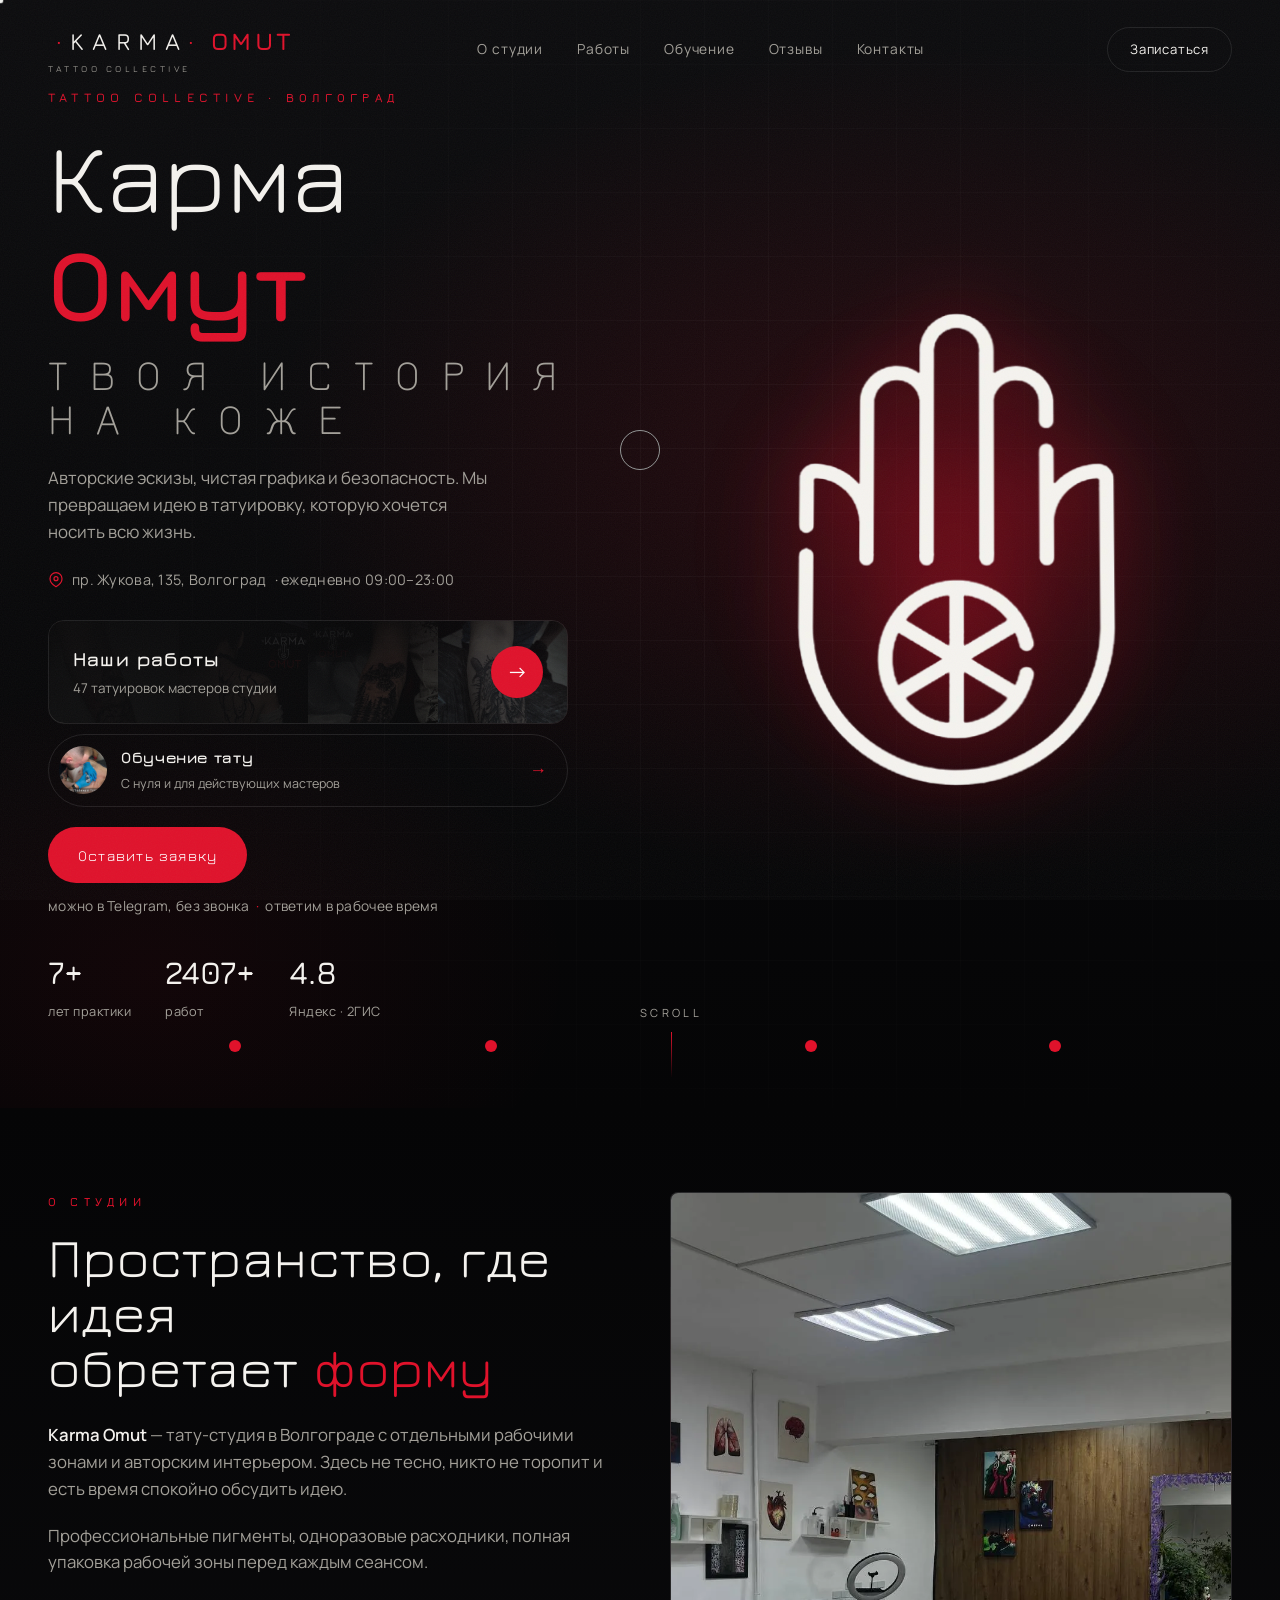
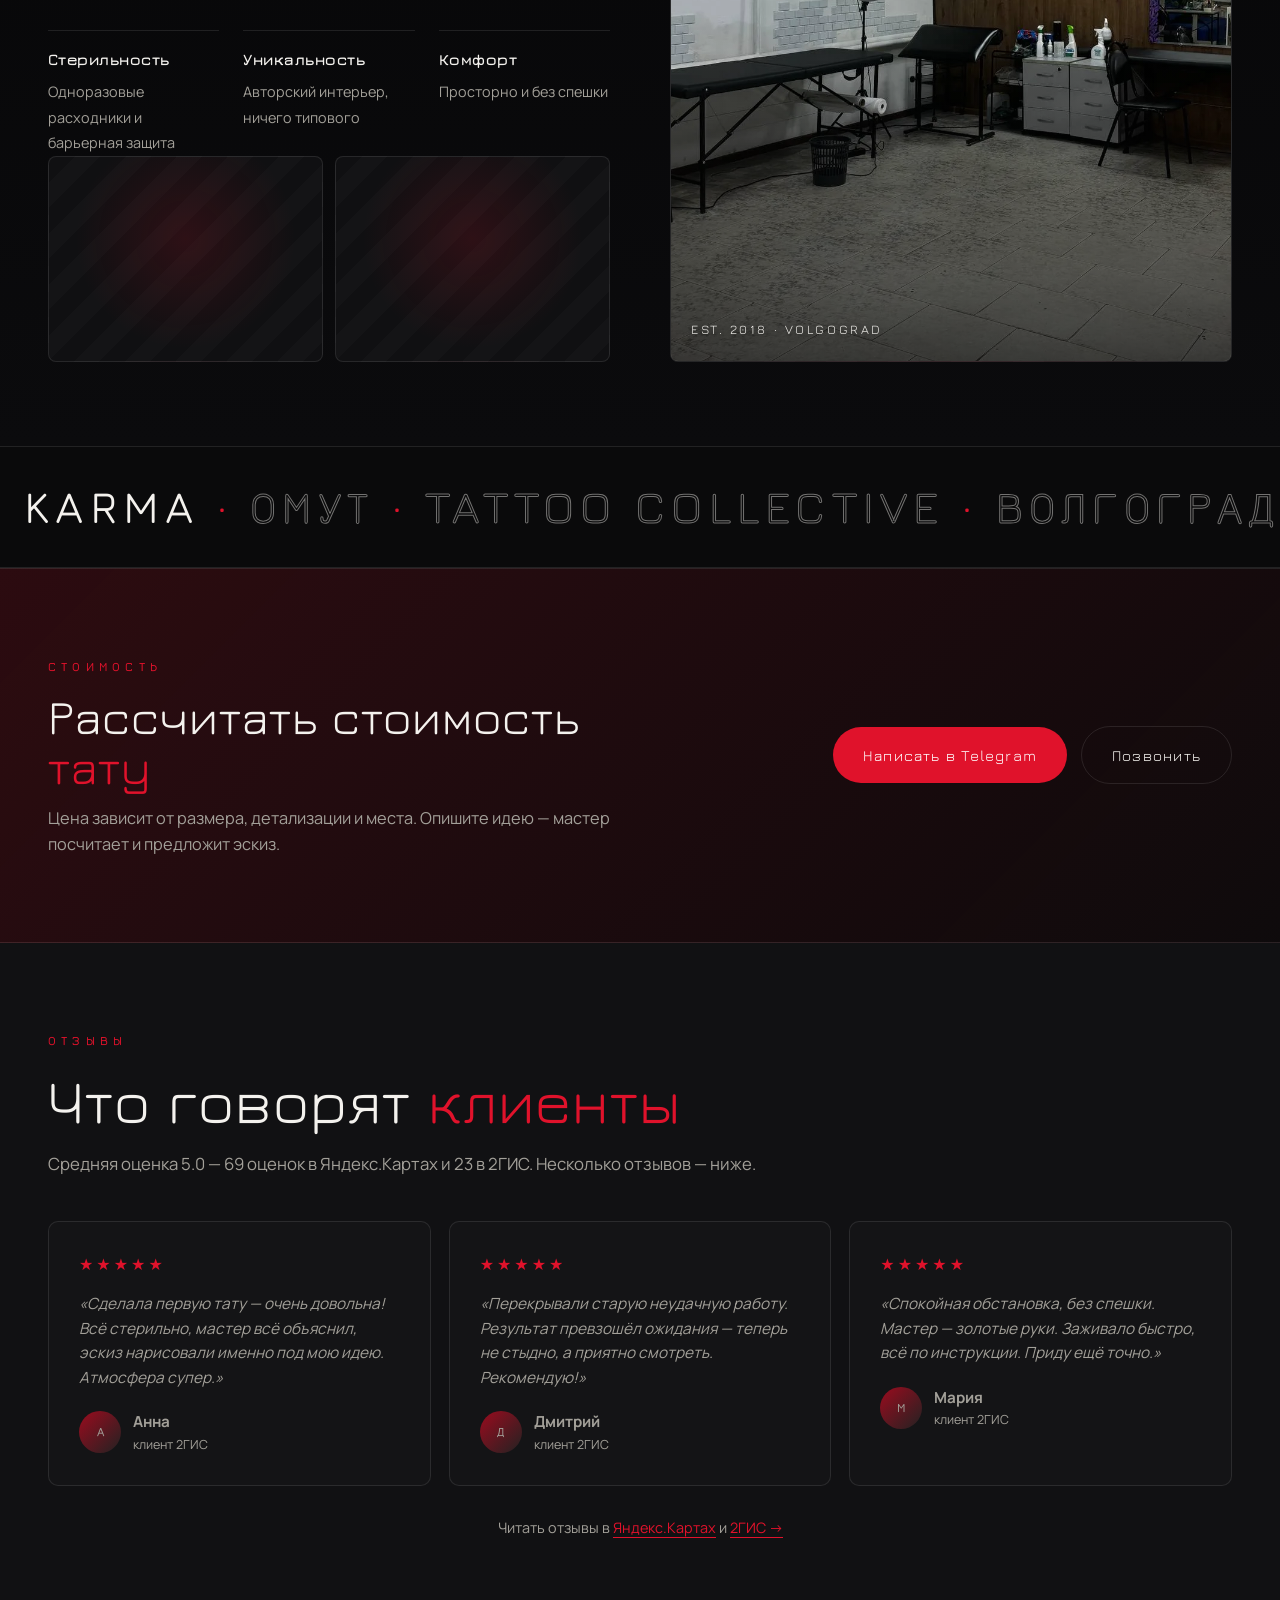
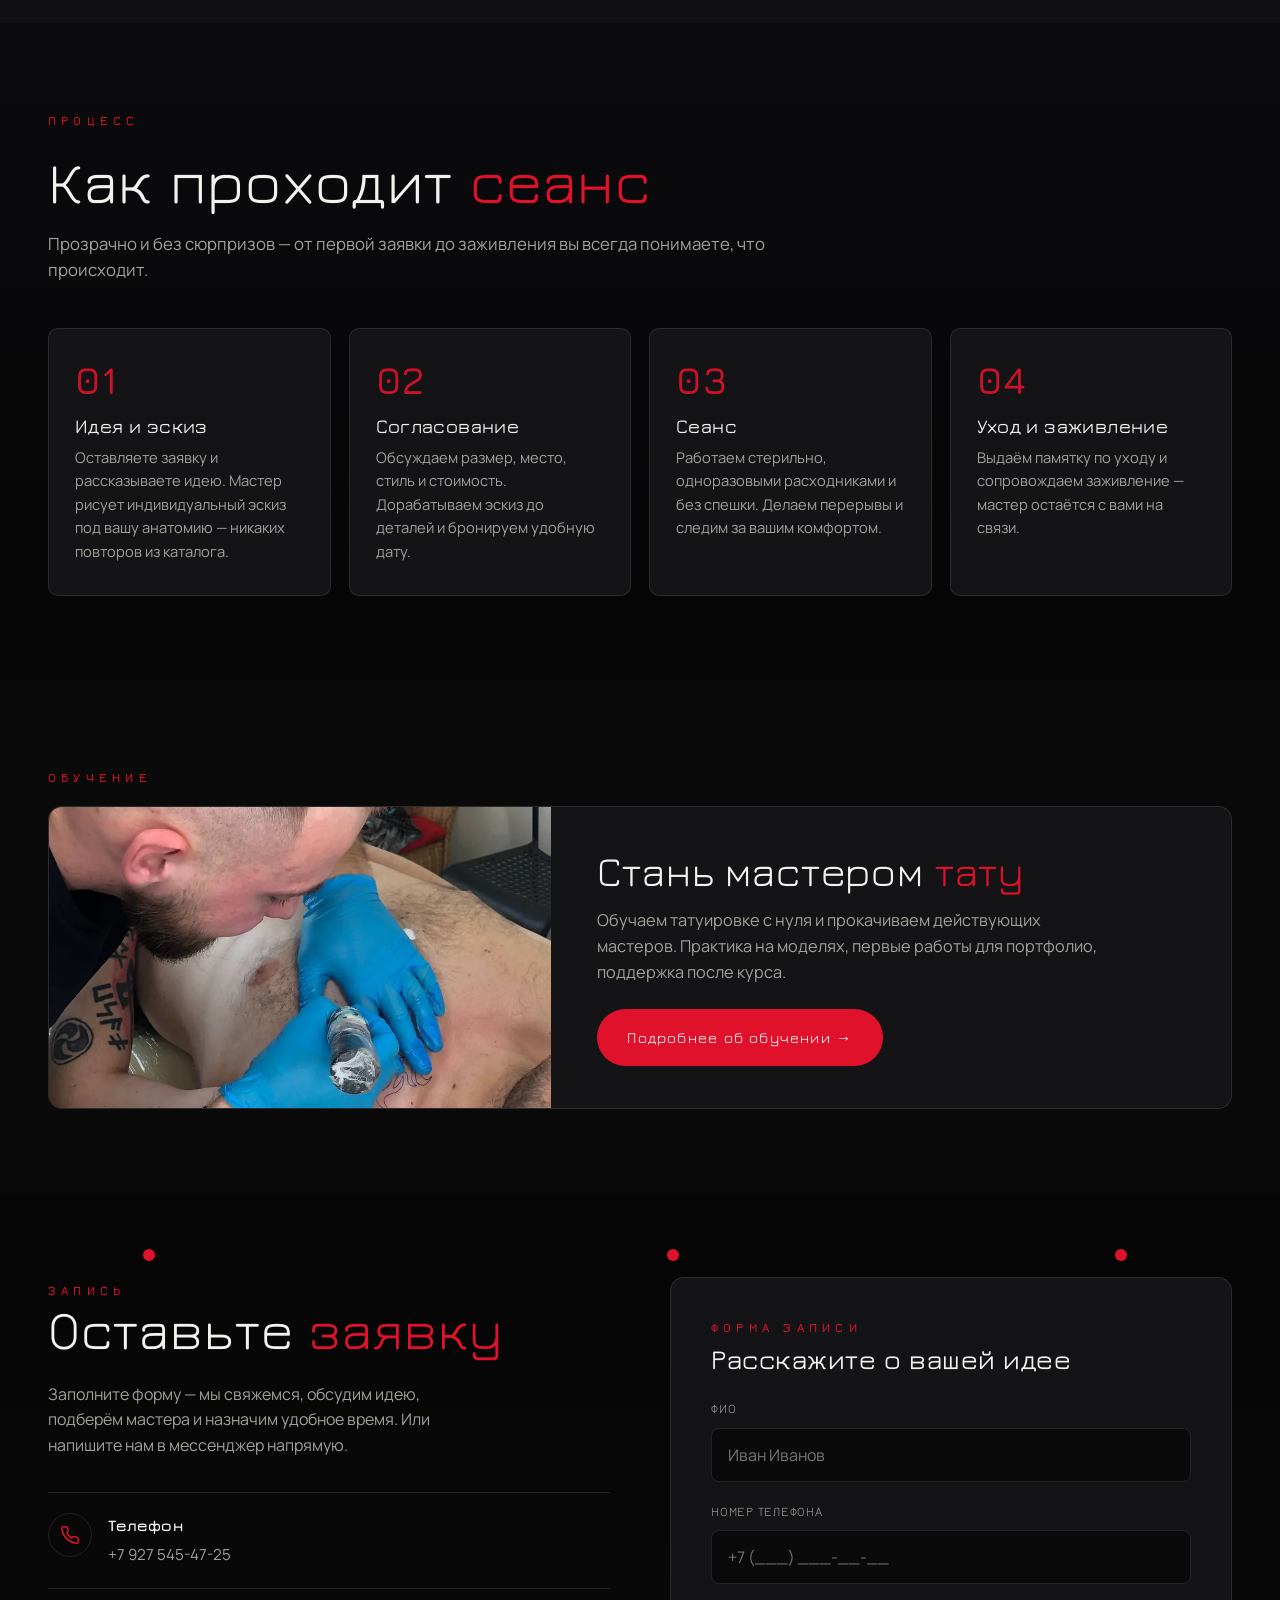
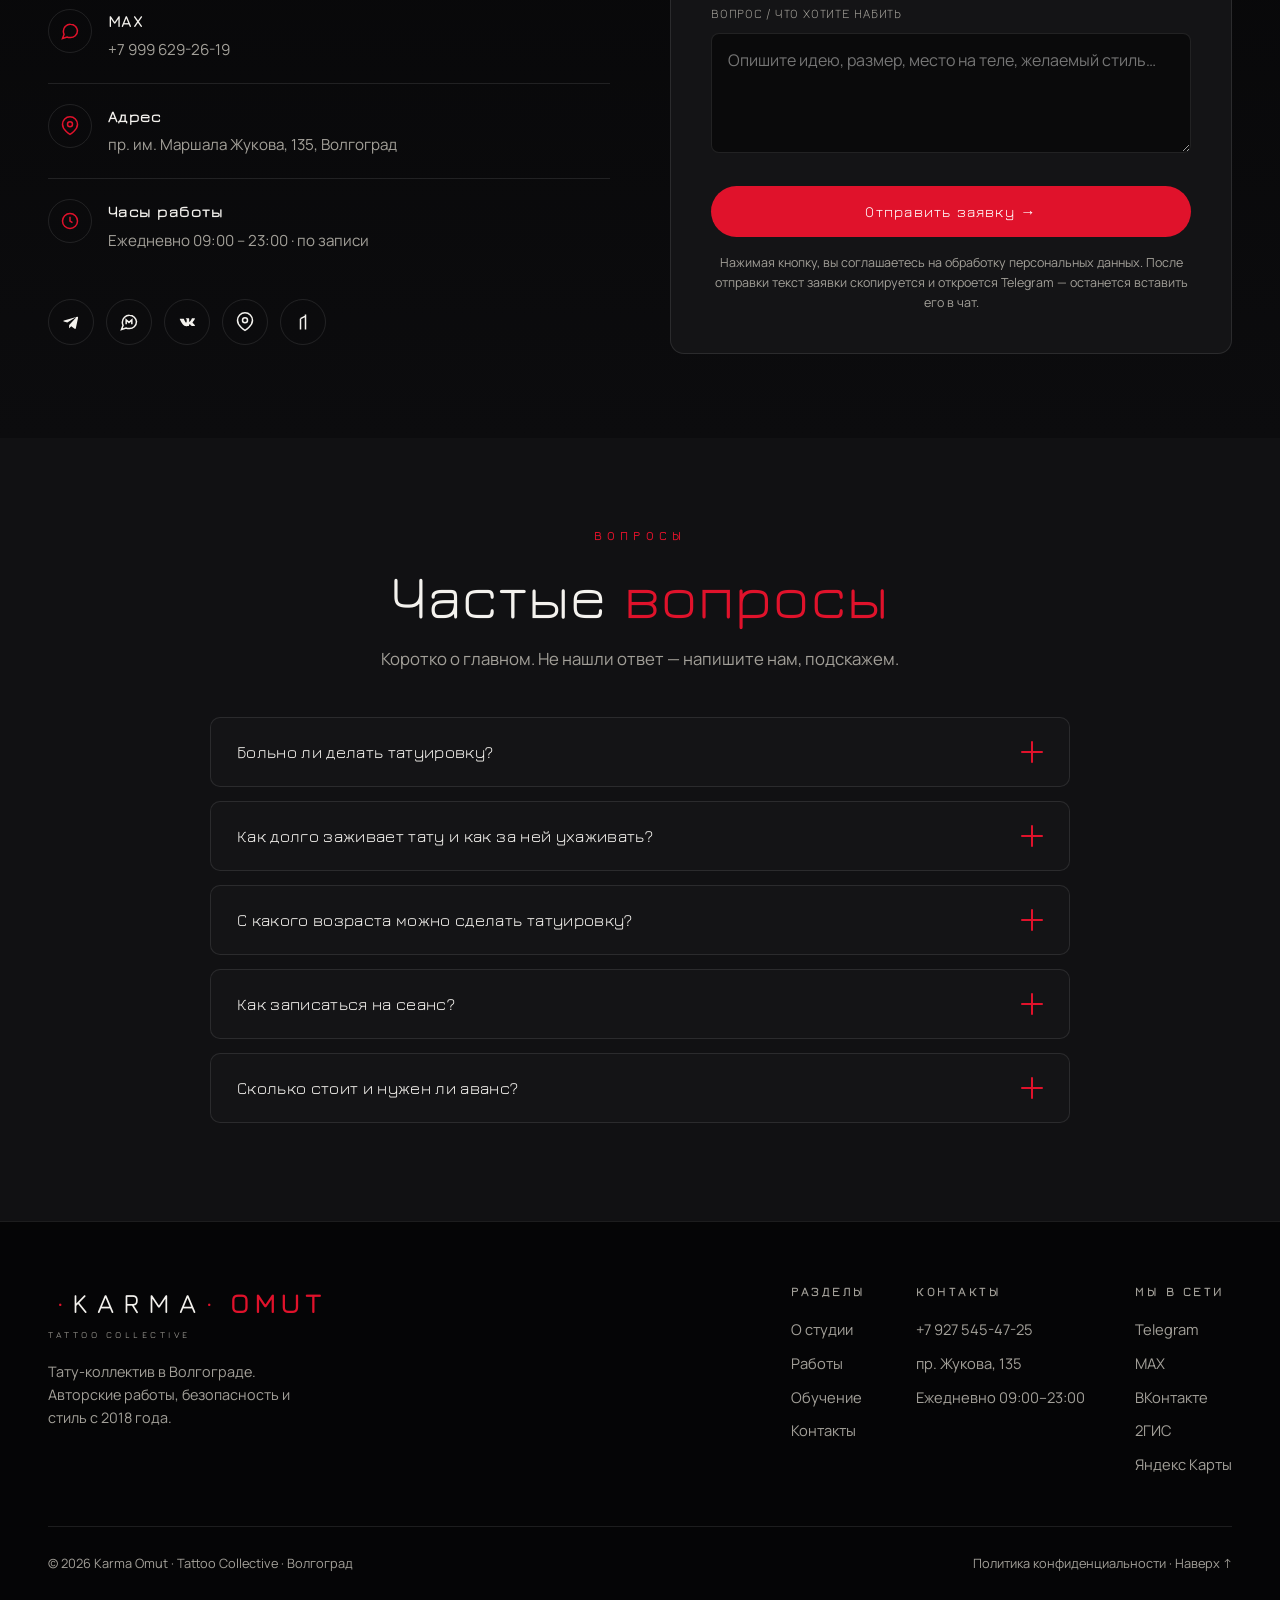
==== index.html @ ecd3e6be "Add files via upload" ====
<!DOCTYPE html>
<html lang="ru">
<head>
<meta charset="UTF-8">
<meta name="viewport" content="width=device-width, initial-scale=1.0">
<title>KARMA · OMUT — Tattoo Collective · Волгоград</title>
<meta name="description" content="Karma Omut — тату-коллектив в Волгограде. Авторские эскизы, чёрно-белая графика, реализм, орнаменты и перекрытие старых работ. Запись по предварительному согласованию.">
<meta name="theme-color" content="#0a0a0b">
<meta name="robots" content="index, follow, max-image-preview:large">
<link rel="canonical" href="https://karma-omut.ru/">
<!-- Open Graph -->
<meta property="og:title" content="KARMA · OMUT — Tattoo Collective · Волгоград">
<meta property="og:description" content="Тату-коллектив в Волгограде. Авторские эскизы, реализм, графика, fine line, перекрытие старых тату. Рейтинг 5.0 на Яндекс.Картах и в 2ГИС.">
<meta property="og:type" content="website">
<meta property="og:url" content="https://karma-omut.ru/">
<meta property="og:site_name" content="Karma Omut">
<meta property="og:locale" content="ru_RU">
<meta property="og:image" content="https://karma-omut.ru/img/og-image.jpg">
<meta property="og:image:width" content="1200">
<meta property="og:image:height" content="630">
<meta property="og:image:alt" content="Karma Omut — тату-коллектив в Волгограде">
<meta name="twitter:card" content="summary_large_image">
<meta name="twitter:title" content="KARMA · OMUT — Tattoo Collective · Волгоград">
<meta name="twitter:description" content="Тату-коллектив в Волгограде. Авторские работы, реализм, графика, перекрытие. Рейтинг 5.0.">
<meta name="twitter:image" content="https://karma-omut.ru/img/og-image.jpg">
<!-- Icons -->
<link rel="icon" type="image/png" sizes="16x16" href="img/favicon-16.png">
<link rel="icon" type="image/png" sizes="32x32" href="img/favicon-32.png">
<link rel="icon" type="image/png" sizes="48x48" href="img/favicon-48.png">
<link rel="apple-touch-icon" sizes="180x180" href="img/apple-touch-icon.png">
<link rel="manifest" href="site.webmanifest">
<link rel="preconnect" href="https://fonts.googleapis.com">
<link rel="preconnect" href="https://fonts.gstatic.com" crossorigin>
<link rel="preload" as="style" href="https://fonts.googleapis.com/css2?family=Jura:wght@300;400;500;600;700&family=Manrope:wght@300;400;500;600;700&display=swap">
<link rel="stylesheet" href="https://fonts.googleapis.com/css2?family=Jura:wght@300;400;500;600;700&family=Manrope:wght@300;400;500;600;700&display=swap" media="print" onload="this.media='all'">
<noscript><link rel="stylesheet" href="https://fonts.googleapis.com/css2?family=Jura:wght@300;400;500;600;700&family=Manrope:wght@300;400;500;600;700&display=swap"></noscript>
<link rel="stylesheet" href="assets/styles.css">
<script type="application/ld+json">
{
  "@context": "https://schema.org",
  "@type": "TattooParlor",
  "@id": "https://karma-omut.ru/#business",
  "name": "Karma Omut — Tattoo Collective",
  "alternateName": "Карма Омут",
  "description": "Тату-коллектив в Волгограде. Авторские эскизы, чёрно-белая графика, реализм, орнаменты, fine line, перекрытие старых работ и пирсинг.",
  "url": "https://karma-omut.ru/",
  "image": "https://karma-omut.ru/img/og-image.jpg",
  "logo": "https://karma-omut.ru/img/icon-512.png",
  "telephone": "+79275454725",
  "priceRange": "₽₽",
  "currenciesAccepted": "RUB",
  "address": {
    "@type": "PostalAddress",
    "streetAddress": "пр. им. Маршала Жукова, 135",
    "addressLocality": "Волгоград",
    "addressRegion": "Волгоградская область",
    "postalCode": "400048",
    "addressCountry": "RU"
  },
  "geo": { "@type": "GeoCoordinates", "latitude": 48.7833, "longitude": 44.7456 },
  "hasMap": "https://2gis.ru/volgograd/geo/70000001067220992",
  "openingHoursSpecification": [{
    "@type": "OpeningHoursSpecification",
    "dayOfWeek": ["Monday","Tuesday","Wednesday","Thursday","Friday","Saturday","Sunday"],
    "opens": "09:00", "closes": "23:00"
  }],
  "openingHours": "Mo-Su 09:00-23:00",
  "sameAs": [
    "https://t.me/Danil_kor",
    "https://max.ru/u/f9LHodD0cOKn-1p6-s2DQLRtTd46Ce-rYfc3_tUQaCnRT_lXoHn3IooegJY",
    "https://vk.ru/karmaomut",
    "https://2gis.ru/volgograd/geo/70000001067220992",
    "https://yandex.ru/maps/org/karma_omut/4359489726/"
  ],
  "aggregateRating": {
    "@type": "AggregateRating",
    "ratingValue": "5.0", "reviewCount": "69", "bestRating": "5", "worstRating": "1"
  },
  "makesOffer": [
    { "@type": "Offer", "itemOffered": { "@type": "Service", "name": "Татуировка" }, "priceCurrency": "RUB", "price": "3000" },
    { "@type": "Offer", "itemOffered": { "@type": "Service", "name": "Авторский эскиз" } },
    { "@type": "Offer", "itemOffered": { "@type": "Service", "name": "Перекрытие (cover-up)" } },
    { "@type": "Offer", "itemOffered": { "@type": "Service", "name": "Коррекция и обновление тату" }, "priceCurrency": "RUB", "price": "2000" },
    { "@type": "Offer", "itemOffered": { "@type": "Service", "name": "Пирсинг" }, "priceCurrency": "RUB", "price": "1000" },
    { "@type": "Offer", "itemOffered": { "@type": "Service", "name": "Подарочный сертификат" } }
  ]
}
</script>
<script type="application/ld+json">
{
  "@context": "https://schema.org",
  "@type": "FAQPage",
  "mainEntity": [
    {
      "@type": "Question",
      "name": "Больно ли делать татуировку?",
      "acceptedAnswer": {
        "@type": "Answer",
        "text": "Ощущения индивидуальны и зависят от места на теле, площади и длительности сеанса. Большинство описывают процесс как терпимый дискомфорт, а не резкую боль. Наиболее чувствительны участки над костью и с тонкой кожей (рёбра, стопа, кисть), мягкие зоны переносятся легче. Мастер делает перерывы и следит за вашим состоянием."
      }
    },
    {
      "@type": "Question",
      "name": "Как долго заживает тату и как за ней ухаживать?",
      "acceptedAnswer": {
        "@type": "Answer",
        "text": "Поверхностное заживление обычно занимает около 2–4 недель, полное восстановление кожи — до 1,5–2 месяцев. Первые дни нужно бережно мыть тату, наносить заживляющее средство, не сдирать корочки, не мочить длительно и избегать бассейна, сауны и прямого солнца. Подробную памятку по уходу мастер выдаёт после сеанса."
      }
    },
    {
      "@type": "Question",
      "name": "С какого возраста можно сделать татуировку?",
      "acceptedAnswer": {
        "@type": "Answer",
        "text": "Мы делаем татуировки только совершеннолетним — с 18 лет. При себе нужен документ, подтверждающий возраст. Это требование безопасности, отступлений от него нет."
      }
    },
    {
      "@type": "Question",
      "name": "Как записаться на сеанс?",
      "acceptedAnswer": {
        "@type": "Answer",
        "text": "Оставьте заявку через форму на сайте или напишите нам в Telegram или ВКонтакте. Мы свяжемся с вами, обсудим идею, размер и место, подберём мастера и согласуем удобное время. Приём ведётся по предварительной записи."
      }
    },
    {
      "@type": "Question",
      "name": "Сколько стоит и нужен ли аванс?",
      "acceptedAnswer": {
        "@type": "Answer",
        "text": "Итоговая стоимость зависит от размера, детализации и расположения татуировки — точную цену мастер называет после обсуждения эскиза. Для закрепления даты и подготовки индивидуального эскиза может потребоваться предоплата; её размер и условия уточняются при записи."
      }
    }
  ]
}
</script>
</head>
<body>
<a href="#main" class="skip-link">Перейти к содержимому</a>

<!-- custom cursor -->
<div class="cursor-ring" aria-hidden="true"></div>
<div class="cursor-dot" aria-hidden="true"></div>

<!-- HEADER -->
<header id="top">
  <div class="wrap nav">
    <a href="#top" class="logo" aria-label="Karma Omut">
      <span><span class="k"><span class="dot">·</span>KARMA<span class="dot">·</span></span><small>tattoo collective</small></span>
      <span class="o">OMUT</span>
    </a>
    <nav class="menu" aria-label="Основное меню">
      <a href="#about">О студии</a>
      <a href="works.html">Работы</a>
      <a href="training.html">Обучение</a>
      <a href="#reviews">Отзывы</a>
      <a href="#contact">Контакты</a>
    </nav>
    <a href="#contact" class="nav-cta">Записаться</a>
    <button class="burger" aria-label="Открыть меню" aria-expanded="false" aria-controls="mobileNav" id="burger"><span></span><span></span><span></span></button>
  </div>
</header>

<nav class="mobile-nav" id="mobileNav" aria-label="Мобильное меню">
  <a href="#about">О студии</a>
  <a href="works.html">Работы</a>
  <a href="training.html">Обучение</a>
  <a href="#reviews">Отзывы</a>
  <a href="#contact">Контакты</a>
  <div class="m-contacts">
    +7 927 545-47-25<br>
    пр. Жукова, 135 · Волгоград<br>
    ежедневно 09:00–23:00
  </div>
</nav>

<!-- HERO -->
<main id="main">
<section class="hero" id="hero">
  <div class="hero-bg"></div>
  <div class="hero-grid"></div>
  <div class="wrap">
    <div class="hero-copy">
      <span class="eyebrow reveal">Tattoo Collective · Волгоград</span>
      <h1 class="hero-title">
        <span class="ln"><i>Карма</i></span>
        <span class="ln"><i class="accent">Омут</i></span>
        <span class="ln"><i class="thin">твоя история на коже</i></span>
      </h1>
      <p class="hero-sub reveal d2">Авторские эскизы, чистая графика и безопасность. Мы превращаем идею в татуировку, которую хочется носить всю жизнь.</p>
      <p class="hero-addr reveal d2"><svg aria-hidden="true" viewBox="0 0 24 24" fill="none" stroke="currentColor" stroke-width="1.8"><path d="M21 10c0 7-9 12-9 12s-9-5-9-12a9 9 0 0 1 18 0Z"/><circle cx="12" cy="10" r="3"/></svg><a href="https://yandex.ru/maps/org/karma_omut/4359489726/" target="_blank" rel="noopener" data-hover>пр. Жукова, 135, Волгоград</a> · ежедневно 09:00–23:00</p>
      <a href="works.html" class="works-banner reveal d3" data-hover aria-label="Наши работы — 47 татуировок">
        <span class="wb-bg" aria-hidden="true">
          <img src="img/work-03.webp" alt="" loading="lazy" decoding="async">
          <img src="img/work-18.webp" alt="" loading="lazy" decoding="async">
          <img src="img/work-31.webp" alt="" loading="lazy" decoding="async">
          <img src="img/work-42.webp" alt="" loading="lazy" decoding="async">
        </span>
        <span class="wb-txt"><b>Наши работы</b><span>47 татуировок мастеров студии</span></span>
        <span class="wb-go" aria-hidden="true">→</span>
      </a>
      <a href="training.html" class="edu-strip reveal d3" data-hover aria-label="Обучение тату — с нуля и для действующих мастеров">
        <img src="img/train-1.webp" alt="" loading="lazy" decoding="async" width="48" height="48">
        <span class="es-txt"><b>Обучение тату</b><span>С нуля и для действующих мастеров</span></span>
        <span class="es-go" aria-hidden="true">→</span>
      </a>
      <div class="hero-actions reveal d4">
        <a href="#contact" class="btn btn-red" data-hover><span>Оставить заявку</span></a>
      </div>
      <p class="cta-note reveal d4">можно в Telegram, без звонка<span class="sep">·</span>ответим в рабочее время</p>
      <div class="hero-stats reveal d5">
        <div class="st"><b>7+</b><span>лет практики</span></div>
        <div class="st"><b>2500+</b><span>работ</span></div>
        <div class="st"><b>5.0</b><span>Яндекс · 2ГИС</span></div>
      </div>
    </div>

    <!-- HAMSA -->
    <div class="hamsa-stage" id="hamsaStage">
      <div class="hamsa-glow"></div>
      <div class="hamsa-tilt" id="hamsaTilt">
        <img class="hamsa-img" data-par="0.05" src="img/hamsa-logo.webp" width="518" height="557" alt="Символ студии Karma Omut — хамса с колесом" fetchpriority="high">
      </div>
    </div>
  </div>
  <div class="scroll-cue reveal d4"><span>scroll</span><span class="line"></span></div>
  <div class="drips" style="bottom:0" aria-hidden="true">
    <span class="drip" style="left:18%;animation-delay:0s"></span>
    <span class="drip" style="left:38%;animation-delay:1.5s"></span>
    <span class="drip" style="left:63%;animation-delay:.8s"></span>
    <span class="drip" style="left:82%;animation-delay:2.4s"></span>
  </div>
</section>

<!-- ABOUT -->
<section class="about" id="about">
  <div class="wrap">
    <div class="about-grid">
      <div class="about-text reveal">
        <span class="eyebrow">О студии</span>
        <h2 class="wipe" style="font-size:clamp(2rem,4.5vw,3.4rem);font-weight:400;margin:18px 0 26px">Пространство, где идея<br>обретает <span style="color:var(--red)">форму</span></h2>
        <p><strong>Karma Omut</strong> — тату-студия в Волгограде с отдельными рабочими зонами и авторским интерьером. Здесь не тесно, никто не торопит и есть время спокойно обсудить идею.</p>
        <p>Профессиональные пигменты, одноразовые расходники, полная упаковка рабочей зоны перед каждым сеансом.</p>
        <div class="about-features" style="grid-template-columns:repeat(3,1fr)">
          <div class="feat"><b>Стерильность</b><span>Одноразовые расходники и барьерная защита</span></div>
          <div class="feat"><b>Уникальность</b><span>Авторский интерьер, ничего типового</span></div>
          <div class="feat"><b>Комфорт</b><span>Просторно и без спешки</span></div>
        </div>
        <div class="about-collage">
          <div class="ph reveal" data-hover><img src="img/studio-sterile.webp" alt="Стерильная подготовка рабочего места: барьерная плёнка и одноразовые картриджи" loading="lazy" decoding="async"></div>
          <div class="ph reveal d1" data-hover><img src="img/studio-inks.webp" alt="Стеллаж с профессиональными пигментами в студии Karma Omut" loading="lazy" decoding="async"></div>
        </div>
      </div>
      <div class="about-visual reveal d2" data-hover>
        <img class="about-photo" src="img/studio-interior.webp" width="960" height="1280" alt="Интерьер тату-студии Karma Omut в Волгограде — рабочие зоны" loading="lazy">
        <span class="badge">est. 2018 · Volgograd</span>
      </div>
    </div>
  </div>
</section>

<!-- MARQUEE -->
<div class="marquee" aria-hidden="true">
  <div class="track">
    <i><b>KARMA</b> <span class="dot">·</span> ОМУТ <span class="dot">·</span> TATTOO COLLECTIVE <span class="dot">·</span> ВОЛГОГРАД <span class="dot">·</span> </i><i><b>KARMA</b> <span class="dot">·</span> ОМУТ <span class="dot">·</span> TATTOO COLLECTIVE <span class="dot">·</span> ВОЛГОГРАД <span class="dot">·</span> </i>
  </div>
</div>

<!-- CALC COST -->
<section class="calc" id="calc">
  <div class="wrap calc-inner">
    <div class="calc-txt reveal">
      <span class="eyebrow">Стоимость</span>
      <h2 class="wipe">Рассчитать стоимость <span class="accent">тату</span></h2>
      <p>Цена зависит от размера, детализации и места. Опишите идею — мастер посчитает и предложит эскиз.</p>
    </div>
    <div class="calc-actions reveal d1">
      <a href="https://t.me/Danil_kor" target="_blank" rel="noopener" class="btn btn-red" data-hover><span>Написать в Telegram</span></a>
      <!-- TODO: когда пришлёте ссылку ВК — вставьте кнопку: <a href="ССЫЛКА_ВК" target="_blank" rel="noopener" class="btn btn-vk" data-hover>Написать в ВК</a> -->
      <a href="tel:+79275454725" class="btn btn-ghost" data-hover>Позвонить</a>
    </div>
  </div>
</section>

<!-- REVIEWS -->
<section class="reviews" id="reviews">
  <div class="wrap">
    <div class="sec-head reveal">
      <span class="eyebrow">Отзывы</span>
      <h2 class="wipe">Что говорят <span class="accent">клиенты</span></h2>
      <p>Средняя оценка 5.0 — 69 оценок в Яндекс.Картах и 23 в 2ГИС. Несколько отзывов — ниже.</p>
    </div>
    <div class="rev-grid">
      <div class="rev reveal" data-hover><div class="stars">★★★★★</div><p>«Сделала первую тату — очень довольна! Всё стерильно, мастер всё объяснил, эскиз нарисовали именно под мою идею. Атмосфера супер.»</p><div class="who"><span class="av">А</span><span><b>Анна</b><span>клиент 2ГИС</span></span></div></div>
      <div class="rev reveal d1" data-hover><div class="stars">★★★★★</div><p>«Перекрывали старую неудачную работу. Результат превзошёл ожидания — теперь не стыдно, а приятно смотреть. Рекомендую!»</p><div class="who"><span class="av">Д</span><span><b>Дмитрий</b><span>клиент 2ГИС</span></span></div></div>
      <div class="rev reveal d2" data-hover><div class="stars">★★★★★</div><p>«Спокойная обстановка, без спешки. Мастер — золотые руки. Заживало быстро, всё по инструкции. Приду ещё точно.»</p><div class="who"><span class="av">М</span><span><b>Мария</b><span>клиент 2ГИС</span></span></div></div>
    </div>
    <p class="works-note reveal">Читать отзывы в <a href="https://yandex.ru/maps/org/karma_omut/4359489726/" target="_blank" rel="noopener" data-hover>Яндекс.Картах</a> и <a href="https://2gis.ru/volgograd/geo/70000001067220992" target="_blank" rel="noopener" data-hover>2ГИС →</a></p>
  </div>
</section>

<!-- PROCESS -->
<section class="process" id="process">
  <div class="wrap">
    <div class="sec-head reveal">
      <span class="eyebrow">Процесс</span>
      <h2 class="wipe">Как проходит <span class="accent">сеанс</span></h2>
      <p>Прозрачно и без сюрпризов — от первой заявки до заживления вы всегда понимаете, что происходит.</p>
    </div>
    <div class="proc-grid">
      <div class="proc-card reveal" data-hover>
        <div class="proc-num">01</div>
        <h4>Идея и эскиз</h4>
        <p>Оставляете заявку и рассказываете идею. Мастер рисует индивидуальный эскиз под вашу анатомию — никаких повторов из каталога.</p>
      </div>
      <div class="proc-card reveal d1" data-hover>
        <div class="proc-num">02</div>
        <h4>Согласование</h4>
        <p>Обсуждаем размер, место, стиль и стоимость. Дорабатываем эскиз до деталей и бронируем удобную дату.</p>
      </div>
      <div class="proc-card reveal d2" data-hover>
        <div class="proc-num">03</div>
        <h4>Сеанс</h4>
        <p>Работаем стерильно, одноразовыми расходниками и без спешки. Делаем перерывы и следим за вашим комфортом.</p>
      </div>
      <div class="proc-card reveal d3" data-hover>
        <div class="proc-num">04</div>
        <h4>Уход и заживление</h4>
        <p>Выдаём памятку по уходу и сопровождаем заживление — мастер остаётся с вами на связи.</p>
      </div>
    </div>
  </div>
</section>

<!-- EDUCATION TEASER -->
<section id="training">
  <div class="wrap">
    <span class="eyebrow edu-eyebrow reveal">Обучение</span>
    <a class="edu-teaser reveal" href="training.html" data-hover aria-label="Перейти к странице обучения">
      <div class="edu-photo"><img src="img/train-1.webp" alt="Обучение тату в студии Karma Omut" loading="lazy" decoding="async"></div>
      <div class="edu-body">
        <h2 class="wipe">Стань мастером <span class="accent">тату</span></h2>
        <p>Обучаем татуировке с нуля и прокачиваем действующих мастеров. Практика на моделях, первые работы для портфолио, поддержка после курса.</p>
        <span class="btn btn-red"><span>Подробнее об обучении →</span></span>
      </div>
    </a>
  </div>
</section>

<!-- CONTACT + FORM -->
<section class="contact" id="contact">
  <div class="drips" style="top:0;transform:rotate(180deg)" aria-hidden="true">
    <span class="drip" style="left:12%;animation-delay:.5s"></span>
    <span class="drip" style="left:47%;animation-delay:1.8s"></span>
    <span class="drip" style="left:88%;animation-delay:1.1s"></span>
  </div>
  <div class="wrap">
    <div class="contact-grid">
      <div class="contact-info reveal">
        <span class="eyebrow">Запись</span>
        <h2 class="wipe">Оставьте <span class="accent">заявку</span></h2>
        <p>Заполните форму — мы свяжемся, обсудим идею, подберём мастера и назначим удобное время. Или напишите нам в мессенджер напрямую.</p>

        <div class="ci-row">
          <span class="ic"><svg aria-hidden="true" viewBox="0 0 24 24" fill="none" stroke="currentColor" stroke-width="1.8"><path d="M22 16.9v3a2 2 0 0 1-2.2 2 19.8 19.8 0 0 1-8.6-3 19.5 19.5 0 0 1-6-6 19.8 19.8 0 0 1-3-8.6A2 2 0 0 1 4.1 2h3a2 2 0 0 1 2 1.7c.1.9.3 1.8.6 2.6a2 2 0 0 1-.5 2.1L8.1 9.6a16 16 0 0 0 6 6l1.2-1.2a2 2 0 0 1 2.1-.4c.8.3 1.7.5 2.6.6a2 2 0 0 1 1.7 2Z"/></svg></span>
          <div><b>Телефон</b><a href="tel:+79275454725" data-hover>+7 927 545-47-25</a></div>
        </div>
        <div class="ci-row">
          <span class="ic"><svg aria-hidden="true" viewBox="0 0 24 24" fill="none" stroke="currentColor" stroke-width="1.8"><path d="M21 11.5a8.4 8.4 0 0 1-9 8.4 9 9 0 0 1-3.6-.7L3 21l1.9-5a8.3 8.3 0 0 1-.9-3.8 8.4 8.4 0 0 1 8.6-8.2 8.4 8.4 0 0 1 8.4 7.9Z"/></svg></span>
          <div><b>MAX</b><a href="https://max.ru/u/f9LHodD0cOKn-1p6-s2DQLRtTd46Ce-rYfc3_tUQaCnRT_lXoHn3IooegJY" target="_blank" rel="noopener" data-hover>+7 999 629-26-19</a></div>
        </div>
        <div class="ci-row">
          <span class="ic"><svg aria-hidden="true" viewBox="0 0 24 24" fill="none" stroke="currentColor" stroke-width="1.8"><path d="M21 10c0 7-9 12-9 12s-9-5-9-12a9 9 0 0 1 18 0Z"/><circle cx="12" cy="10" r="3"/></svg></span>
          <div><b>Адрес</b><a href="https://2gis.ru/volgograd/geo/70000001067220992" target="_blank" rel="noopener" data-hover>пр. им. Маршала Жукова, 135, Волгоград</a></div>
        </div>
        <div class="ci-row">
          <span class="ic"><svg aria-hidden="true" viewBox="0 0 24 24" fill="none" stroke="currentColor" stroke-width="1.8"><circle cx="12" cy="12" r="9"/><path d="M12 7v5l3 2"/></svg></span>
          <div><b>Часы работы</b><span>Ежедневно 09:00 – 23:00 · по записи</span></div>
        </div>

        <div class="socials">
          <a href="https://t.me/Danil_kor" target="_blank" rel="noopener" aria-label="Telegram" data-tip="Telegram" data-hover><svg aria-hidden="true" viewBox="0 0 24 24" fill="currentColor"><path d="M9.8 15.6 9.6 19.4c.4 0 .6-.2.8-.4l1.9-1.8 4 2.9c.7.4 1.3.2 1.5-.7l2.7-12.6c.2-1-.4-1.4-1.1-1.1L3.6 10.2c-1 .4-1 .9-.2 1.2l4.2 1.3 9.7-6.1c.5-.3.9-.1.5.2Z"/></svg></a>
          <a href="https://max.ru/u/f9LHodD0cOKn-1p6-s2DQLRtTd46Ce-rYfc3_tUQaCnRT_lXoHn3IooegJY" target="_blank" rel="noopener" aria-label="MAX" data-tip="MAX" data-hover><svg aria-hidden="true" viewBox="0 0 24 24" fill="none" stroke="currentColor" stroke-width="1.8"><path d="M21 11.5a8.4 8.4 0 0 1-9 8.4 9 9 0 0 1-3.6-.7L3 21l1.9-5a8.3 8.3 0 0 1-.9-3.8 8.4 8.4 0 0 1 8.6-8.2 8.4 8.4 0 0 1 8.4 7.9Z"/><path d="M8.6 14.6V9.4l3.4 3.1 3.4-3.1v5.2"/></svg></a>
          <a href="https://vk.ru/karmaomut" target="_blank" rel="noopener" aria-label="Группа ВК" data-tip="ВКонтакте" data-hover><svg aria-hidden="true" viewBox="0 0 24 24" fill="currentColor"><path d="M12.8 16.9h1s.3 0 .5-.2c.1-.1.1-.4.1-.4s0-1.4.6-1.6c.6-.2 1.5 1.3 2.4 1.9.6.4 1.1.3 1.1.3h2.3s1.2-.1.6-1c-.1-.1-.4-.8-1.8-2.1-1.4-1.4-1.2-1.1.5-3.4 1.1-1.4 1.5-2.2 1.4-2.6-.1-.3-.8-.2-.8-.2h-2.5s-.2 0-.3.1c-.1.1-.2.2-.2.2s-.4 1.1-1 2.1c-1.1 2-1.6 2.1-1.8 2-.4-.3-.3-1.1-.3-1.7 0-1.8.3-2.6-.5-2.8-.3-.1-.5-.1-1.2-.1-.9 0-1.6 0-2 .2-.3.1-.5.5-.4.5.2 0 .6.1.8.4.3.4.3 1.3.3 1.3s.2 2.4-.4 2.7c-.4.2-1-.2-2-2.1-.5-1-.9-2-.9-2s-.1-.2-.2-.3c-.1-.1-.3-.1-.3-.1H3.9s-.4 0-.5.2c-.1.1 0 .4 0 .4s1.9 4.4 4 6.6c2 2 4.2 1.9 4.2 1.9Z"/></svg></a>
          <a href="https://2gis.ru/volgograd/geo/70000001067220992" target="_blank" rel="noopener" aria-label="2ГИС" data-tip="2ГИС" data-hover><svg aria-hidden="true" viewBox="0 0 24 24" fill="none" stroke="currentColor" stroke-width="1.8"><path d="M21 10c0 7-9 12-9 12s-9-5-9-12a9 9 0 0 1 18 0Z"/><circle cx="12" cy="10" r="3"/></svg></a>
          <a href="https://yandex.ru/maps/org/karma_omut/4359489726/" target="_blank" rel="noopener" aria-label="Яндекс Карты" data-tip="Яндекс Карты" data-hover><svg aria-hidden="true" viewBox="0 0 24 24" fill="none" stroke="currentColor" stroke-width="1.8"><path d="M15 3v18M9 8l6-3M9 21V8"/></svg></a>
        </div>
      </div>

      <!-- FORM -->
      <div class="form-card reveal d2">
        <form id="leadForm" novalidate>
          <span class="eyebrow">Форма записи</span>
          <h3>Расскажите о вашей идее</h3>
          <div class="field" id="f-name">
            <label for="name">ФИО</label>
            <input type="text" id="name" name="name" placeholder="Иван Иванов" autocomplete="name" required aria-required="true" aria-describedby="err-name">
            <span class="err" id="err-name">Пожалуйста, укажите ваше имя</span>
          </div>
          <div class="field" id="f-phone">
            <label for="phone">Номер телефона</label>
            <input type="tel" id="phone" name="phone" placeholder="+7 (___) ___-__-__" autocomplete="tel" inputmode="tel" required aria-required="true" aria-describedby="err-phone">
            <span class="err" id="err-phone">Введите корректный номер телефона</span>
          </div>
          <div class="field" id="f-q">
            <label for="question">Вопрос / что хотите набить</label>
            <textarea id="question" name="question" rows="4" required aria-required="true" aria-describedby="err-q" placeholder="Опишите идею, размер, место на теле, желаемый стиль…"></textarea>
            <span class="err" id="err-q">Опишите вашу идею хотя бы парой слов</span>
          </div>
          <button type="submit" class="btn btn-red" data-hover><span>Отправить заявку →</span></button>
          <p class="form-note">Нажимая кнопку, вы соглашаетесь на <a href="privacy.html" target="_blank" rel="noopener">обработку персональных данных</a>. После отправки текст заявки скопируется и откроется Telegram — останется вставить его в чат.</p>
        </form>
        <div class="form-success" id="formSuccess" role="status" aria-live="polite">
          <div class="ok" aria-hidden="true">✓</div>
          <h3>Заявка отправлена!</h3>
          <p>Текст заявки скопирован, мы открыли Telegram — вставьте сообщение в чат и отправьте. Если не открылся — позвоните нам: +7 927 545-47-25</p>
          <button class="btn btn-ghost" id="resetForm" data-hover>Отправить ещё раз</button>
        </div>
      </div>
    </div>
  </div>
</section>

<!-- FAQ -->
<section class="faq" id="faq">
  <div class="wrap">
    <div class="sec-head reveal" style="margin-left:auto;margin-right:auto;text-align:center">
      <span class="eyebrow">Вопросы</span>
      <h2 class="wipe">Частые <span class="accent">вопросы</span></h2>
      <p>Коротко о главном. Не нашли ответ — напишите нам, подскажем.</p>
    </div>
    <div class="faq-list reveal d1">
      <div class="faq-item">
        <button type="button" class="faq-q" aria-expanded="false" data-hover><span>Больно ли делать татуировку?</span><span class="ic" aria-hidden="true"></span></button>
        <div class="faq-a"><div><p>Ощущения индивидуальны и зависят от места на теле, площади и длительности сеанса. Большинство описывают процесс как терпимый дискомфорт, а не резкую боль. Чувствительнее зоны над костью и с тонкой кожей (рёбра, стопа, кисть), мягкие участки переносятся легче. Мастер делает перерывы и следит за вашим состоянием.</p></div></div>
      </div>
      <div class="faq-item">
        <button type="button" class="faq-q" aria-expanded="false" data-hover><span>Как долго заживает тату и как за ней ухаживать?</span><span class="ic" aria-hidden="true"></span></button>
        <div class="faq-a"><div><p>Поверхностное заживление обычно занимает около 2–4 недель, полное восстановление кожи — до 1,5–2 месяцев. Первые дни бережно мойте тату, наносите заживляющее средство, не сдирайте корочки, не мочите длительно и избегайте бассейна, сауны и прямого солнца. Подробную памятку по уходу мастер выдаёт после сеанса.</p></div></div>
      </div>
      <div class="faq-item">
        <button type="button" class="faq-q" aria-expanded="false" data-hover><span>С какого возраста можно сделать татуировку?</span><span class="ic" aria-hidden="true"></span></button>
        <div class="faq-a"><div><p>Мы делаем татуировки только совершеннолетним — с 18 лет. При себе нужен документ, подтверждающий возраст. Это требование безопасности, отступлений от него нет.</p></div></div>
      </div>
      <div class="faq-item">
        <button type="button" class="faq-q" aria-expanded="false" data-hover><span>Как записаться на сеанс?</span><span class="ic" aria-hidden="true"></span></button>
        <div class="faq-a"><div><p>Оставьте заявку через форму на сайте или напишите нам в Telegram или ВКонтакте. Мы свяжемся с вами, обсудим идею, размер и место, подберём мастера и согласуем удобное время. Приём ведётся по предварительной записи.</p></div></div>
      </div>
      <div class="faq-item">
        <button type="button" class="faq-q" aria-expanded="false" data-hover><span>Сколько стоит и нужен ли аванс?</span><span class="ic" aria-hidden="true"></span></button>
        <div class="faq-a"><div><p>Итоговая стоимость зависит от размера, детализации и расположения татуировки — точную цену мастер называет после обсуждения эскиза. Для закрепления даты и подготовки индивидуального эскиза может потребоваться предоплата; её размер и условия уточняются при записи.</p></div></div>
      </div>
    </div>
  </div>
</section>
</main>

<!-- FOOTER -->
<footer>
  <div class="wrap">
    <div class="foot-top">
      <div>
        <a href="#top" class="logo">
          <span><span class="k"><span class="dot">·</span>KARMA<span class="dot">·</span></span><small>tattoo collective</small></span>
          <span class="o">OMUT</span>
        </a>
        <p style="color:var(--muted);max-width:280px;margin-top:18px;font-size:.9rem">Тату-коллектив в Волгограде. Авторские работы, безопасность и стиль с 2018 года.</p>
      </div>
      <div class="foot-links">
        <div class="foot-col">
          <b>Разделы</b>
          <a href="#about">О студии</a>
          <a href="works.html">Работы</a>
          <a href="training.html">Обучение</a>
          <a href="#contact">Контакты</a>
        </div>
        <div class="foot-col">
          <b>Контакты</b>
          <a href="tel:+79275454725">+7 927 545-47-25</a>
          <a href="https://2gis.ru/volgograd/geo/70000001067220992" target="_blank" rel="noopener">пр. Жукова, 135</a>
          <span>Ежедневно 09:00–23:00</span>
        </div>
        <div class="foot-col">
          <b>Мы в сети</b>
          <a href="https://t.me/Danil_kor" target="_blank" rel="noopener">Telegram</a>
          <a href="https://max.ru/u/f9LHodD0cOKn-1p6-s2DQLRtTd46Ce-rYfc3_tUQaCnRT_lXoHn3IooegJY" target="_blank" rel="noopener">MAX</a>
          <a href="https://vk.ru/karmaomut" target="_blank" rel="noopener">ВКонтакте</a>
          <a href="https://2gis.ru/volgograd/geo/70000001067220992" target="_blank" rel="noopener">2ГИС</a>
          <a href="https://yandex.ru/maps/org/karma_omut/4359489726/" target="_blank" rel="noopener">Яндекс Карты</a>
        </div>
      </div>
    </div>
    <div class="foot-bottom">
      <span>© <span id="year"></span> Karma Omut · Tattoo Collective · Волгоград</span>
      <span class="foot-legal"><a href="privacy.html">Политика конфиденциальности</a> · <a href="#top">Наверх ↑</a></span>
    </div>
  </div>
</footer>

<!-- STICKY MOBILE BAR -->
<nav class="mbar" aria-label="Быстрые действия">
  <a href="tel:+79275454725" data-hover><svg aria-hidden="true" viewBox="0 0 24 24" fill="none" stroke="currentColor" stroke-width="1.8"><path d="M22 16.9v3a2 2 0 0 1-2.2 2 19.8 19.8 0 0 1-8.6-3 19.5 19.5 0 0 1-6-6 19.8 19.8 0 0 1-3-8.6A2 2 0 0 1 4.1 2h3a2 2 0 0 1 2 1.7c.1.9.3 1.8.6 2.6a2 2 0 0 1-.5 2.1L8.1 9.6a16 16 0 0 0 6 6l1.2-1.2a2 2 0 0 1 2.1-.4c.8.3 1.7.5 2.6.6a2 2 0 0 1 1.7 2Z"/></svg>Позвонить</a>
  <a href="https://vk.ru/karmaomut" target="_blank" rel="noopener"><svg aria-hidden="true" viewBox="0 0 24 24" fill="currentColor"><path d="M12.8 16.9h1s.3 0 .5-.2c.1-.1.1-.4.1-.4s0-1.4.6-1.6c.6-.2 1.5 1.3 2.4 1.9.6.4 1.1.3 1.1.3h2.3s1.2-.1.6-1c-.1-.1-.4-.8-1.8-2.1-1.4-1.4-1.2-1.1.5-3.4 1.1-1.4 1.5-2.2 1.4-2.6-.1-.3-.8-.2-.8-.2h-2.5s-.2 0-.3.1c-.1.1-.2.2-.2.2s-.4 1.1-1 2.1c-1.1 2-1.6 2.1-1.8 2-.4-.3-.3-1.1-.3-1.7 0-1.8.3-2.6-.5-2.8-.3-.1-.5-.1-1.2-.1-.9 0-1.6 0-2 .2-.3.1-.5.5-.4.5.2 0 .6.1.8.4.3.4.3 1.3.3 1.3s.2 2.4-.4 2.7c-.4.2-1-.2-2-2.1-.5-1-.9-2-.9-2s-.1-.2-.2-.3c-.1-.1-.3-.1-.3-.1H3.9s-.4 0-.5.2c-.1.1 0 .4 0 .4s1.9 4.4 4 6.6c2 2 4.2 1.9 4.2 1.9Z"/></svg>Группа ВК</a>
  <a href="#contact" class="book"><svg aria-hidden="true" viewBox="0 0 24 24" fill="none" stroke="currentColor" stroke-width="1.8"><path d="M12 20h9"/><path d="M16.5 3.5a2.1 2.1 0 0 1 3 3L7 19l-4 1 1-4Z"/></svg>Записаться</a>
</nav>
<button type="button" class="totop" aria-label="Наверх" data-hover>↑</button>

<script>
(function(){
  "use strict";
  var reduceB = window.matchMedia("(prefers-reduced-motion: reduce)").matches;
  /* ---------- FAQ accordion ---------- */
  var items=document.querySelectorAll(".faq-item");
  items.forEach(function(it){
    var q=it.querySelector(".faq-q"), a=it.querySelector(".faq-a");
    if(!q||!a)return;
    q.addEventListener("click",function(){
      var wasOpen=it.classList.contains("open");
      items.forEach(function(o){
        o.classList.remove("open");
        var oq=o.querySelector(".faq-q");if(oq)oq.setAttribute("aria-expanded","false");
      });
      if(!wasOpen){
        it.classList.add("open");
        q.setAttribute("aria-expanded","true");
      }
    });
  });
  /* ---------- back to top ---------- */
  var tt=document.querySelector(".totop");
  if(tt){
    var onS=function(){tt.classList.toggle("show",window.scrollY>600);};
    window.addEventListener("scroll",onS,{passive:true});onS();
    tt.addEventListener("click",function(){window.scrollTo({top:0,behavior:reduceB?"auto":"smooth"});});
  }
})();
</script>

<script>
(function(){
  "use strict";
  var reduce = window.matchMedia("(prefers-reduced-motion: reduce)").matches;
  var fine = window.matchMedia("(hover: hover) and (pointer: fine)").matches;

  /* year */
  document.getElementById("year").textContent = new Date().getFullYear();

  /* ---------- custom cursor ---------- */
  if(fine && !reduce){
    var dot=document.querySelector(".cursor-dot"), ring=document.querySelector(".cursor-ring");
    document.body.classList.add("cursor-on");
    var mx=innerWidth/2,my=innerHeight/2,rx=mx,ry=my;
    addEventListener("mousemove",function(e){mx=e.clientX;my=e.clientY;
      dot.style.transform="translate("+mx+"px,"+my+"px) translate(-50%,-50%)";},{passive:true});
    (function loop(){rx+=(mx-rx)*.18;ry+=(my-ry)*.18;
      ring.style.transform="translate("+rx+"px,"+ry+"px) translate(-50%,-50%)";requestAnimationFrame(loop);})();
    var hov=document.querySelectorAll("a,button,[data-hover],input,textarea");
    hov.forEach(function(el){
      el.addEventListener("mouseenter",function(){document.body.classList.add("hoverable")});
      el.addEventListener("mouseleave",function(){document.body.classList.remove("hoverable")});
    });
    addEventListener("mousedown",function(){document.body.classList.add("pressing")});
    addEventListener("mouseup",function(){document.body.classList.remove("pressing")});
  }

  /* ---------- back to top (links to #top / fixed header) ---------- */
  document.querySelectorAll('a[href="#top"]').forEach(function(a){
    a.addEventListener("click",function(e){e.preventDefault();window.scrollTo({top:0,behavior:reduce?"auto":"smooth"});});
  });

  /* ---------- header scroll ---------- */
  var header=document.querySelector("header");
  var onScroll=function(){header.classList.toggle("scrolled",scrollY>40);};
  addEventListener("scroll",onScroll,{passive:true});onScroll();

  /* ---------- mobile nav ---------- */
  var burger=document.getElementById("burger"),mnav=document.getElementById("mobileNav");
  burger.addEventListener("click",function(){
    var o=mnav.classList.toggle("open");burger.classList.toggle("active",o);
    burger.setAttribute("aria-expanded",o?"true":"false");
    burger.setAttribute("aria-label",o?"Закрыть меню":"Открыть меню");
    document.body.style.overflow=o?"hidden":"";
  });
  mnav.querySelectorAll("a").forEach(function(a){a.addEventListener("click",function(){
    mnav.classList.remove("open");burger.classList.remove("active");burger.setAttribute("aria-expanded","false");document.body.style.overflow="";});});

  /* ---------- reveal on scroll ---------- */
  var revEls=document.querySelectorAll(".reveal,.wipe");
  if("IntersectionObserver" in window && !reduce){
    var io=new IntersectionObserver(function(en){en.forEach(function(e){
      if(e.isIntersecting){e.target.classList.add("in");io.unobserve(e.target);}});},{threshold:.1,rootMargin:"0px 0px -8% 0px"});
    revEls.forEach(function(el){io.observe(el);});
  }else{revEls.forEach(function(el){el.classList.add("in");});}

  /* hero intro (masked title) */
  requestAnimationFrame(function(){document.body.classList.add("is-loaded");});

  /* safety net: reveal anything already in view that the observer may have missed */
  if(!reduce) setTimeout(function(){
    revEls.forEach(function(el){
      if(el.classList.contains("in"))return;
      var r=el.getBoundingClientRect();
      if(r.top<innerHeight*0.92 && r.bottom>0){el.classList.add("in");}
    });
  },1300);

  /* ---------- count-up numbers ---------- */
  var nums=document.querySelectorAll(".hero-stats .st b, .band-grid .st b");
  function renderNum(el,v){
    var s=el._dec>0?v.toFixed(el._dec):Math.round(v).toString();
    if(el._red&&el._suf){
      el.textContent=s;
      var sp=document.createElement("span");sp.className="accent";sp.textContent=el._suf;el.appendChild(sp);
    }else{
      el.textContent=s+(el._suf||"");
    }
  }
  function runNum(el){
    if(el._run)return;el._run=true;
    var start=null,dur=2600;
    function tick(now){
      if(start===null)start=now;
      var p=Math.min((now-start)/dur,1),e=1-Math.pow(1-p,3);
      renderNum(el,el._to*e);
      if(p<1)requestAnimationFrame(tick);else renderNum(el,el._to);
    }
    requestAnimationFrame(tick);
  }
  if(nums.length){
    nums.forEach(function(el){
      var red=!!el.querySelector(".accent");
      var full=el.textContent.trim();
      var m=full.match(/^([\d.,]+)(.*)$/);
      var numStr=m?m[1]:full;
      el._to=parseFloat(numStr.replace(",","."))||0;
      el._dec=(numStr.split(/[.,]/)[1]||"").length;
      el._suf=m?m[2].trim():"";
      el._red=red;
      if(!reduce)renderNum(el,0);
    });
    if(!reduce){
      if("IntersectionObserver" in window){
        var no=new IntersectionObserver(function(en){en.forEach(function(e){
          if(e.isIntersecting){runNum(e.target);no.unobserve(e.target);}});},{threshold:.35});
        nums.forEach(function(el){no.observe(el);});
      }
      // fallback: fire the ones already on screen (hero, above the fold)
      setTimeout(function(){nums.forEach(function(el){
        var r=el.getBoundingClientRect();
        if(r.top<innerHeight*0.95&&r.bottom>0)runNum(el);
      });},500);
    }
  }

  /* light parallax */
  if(!reduce){
    var pars=document.querySelectorAll("[data-par]");
    if(pars.length){
      var ticking=false;
      var applyPar=function(){
        var vh=innerHeight;
        pars.forEach(function(el){
          var r=el.getBoundingClientRect();
          if(r.bottom<-200||r.top>vh+200){return;}
          var c=(r.top+r.height/2)-vh/2;
          var sp=parseFloat(el.getAttribute("data-par"))||0.1;
          el.style.transform="translate3d(0,"+(c*-sp).toFixed(1)+"px,0)";
        });
        ticking=false;
      };
      addEventListener("scroll",function(){if(!ticking){ticking=true;requestAnimationFrame(applyPar);}},{passive:true});
      applyPar();
    }
  }

  /* ---------- hamsa tilt toward cursor (desktop only, pauses off-screen) ---------- */
  var tilt=document.getElementById("hamsaTilt"),stage=document.getElementById("hamsaStage");
  if(tilt && stage && fine && !reduce){
    var tx=0,ty=0,cx=0,cy=0,floating=true,visible=true,raf=null;
    addEventListener("mousemove",function(e){
      floating=false;
      tx=((e.clientX/innerWidth)*2-1)*22;   // rotateY
      ty=-((e.clientY/innerHeight)*2-1)*16; // rotateX
    },{passive:true});
    var t=0;
    function anim(){
      if(!visible){raf=null;return;}
      t+=0.016;
      if(floating){ tx=Math.sin(t*0.6)*10; ty=Math.cos(t*0.5)*6; }
      cx+=(tx-cx)*.07; cy+=(ty-cy)*.07;
      tilt.style.transform="rotateY("+cx.toFixed(2)+"deg) rotateX("+cy.toFixed(2)+"deg)";
      raf=requestAnimationFrame(anim);
    }
    if("IntersectionObserver" in window){
      new IntersectionObserver(function(en){
        visible=en[0].isIntersecting;
        if(visible&&!raf)raf=requestAnimationFrame(anim);
      },{threshold:.01}).observe(stage);
    }
    raf=requestAnimationFrame(anim);
  }

  /* ---------- form ---------- */
  var form=document.getElementById("leadForm"),success=document.getElementById("formSuccess");
  var reset=document.getElementById("resetForm");
  function setErr(id,bad){var f=document.getElementById(id);f.classList.toggle("invalid",bad);var ctrl=f.querySelector("input,textarea");if(ctrl)ctrl.setAttribute("aria-invalid",bad?"true":"false");}
  form.addEventListener("submit",function(e){
    e.preventDefault();
    var name=form.name.value.trim();
    var phone=form.phone.value.trim();
    var q=form.question.value.trim();
    var digits=phone.replace(/\D/g,"");
    var ok=true;
    if(name.length<2){setErr("f-name",true);ok=false;}else setErr("f-name",false);
    if(digits.length<10){setErr("f-phone",true);ok=false;}else setErr("f-phone",false);
    if(q.length<2){setErr("f-q",true);ok=false;}else setErr("f-q",false);
    if(!ok){var bad=form.querySelector(".invalid input,.invalid textarea");if(bad)bad.focus();return;}
    var msg="Здравствуйте! Заявка с сайта Karma Omut:\n"+
      "ФИО: "+name+"\n"+
      "Телефон: "+phone+"\n"+
      "Вопрос: "+q;
    /* Telegram не умеет подставлять текст в личный чат — копируем заявку в буфер */
    try{
      if(navigator.clipboard&&navigator.clipboard.writeText){navigator.clipboard.writeText(msg);}
      else{var ta=document.createElement("textarea");ta.value=msg;ta.setAttribute("readonly","");
        ta.style.position="fixed";ta.style.opacity="0";document.body.appendChild(ta);
        ta.select();document.execCommand("copy");document.body.removeChild(ta);}
    }catch(err){}
    window.open("https://t.me/Danil_kor","_blank");
    success.classList.add("show");
  });
  reset.addEventListener("click",function(){form.reset();success.classList.remove("show");});
})();
</script>

<!-- LIGHTBOX (фото студии) -->
<div class="lightbox" id="lightbox" role="dialog" aria-modal="true" aria-label="Просмотр фото студии">
  <button class="lb-btn lb-close" id="lbClose" aria-label="Закрыть">✕</button>
  <button class="lb-btn lb-prev" id="lbPrev" aria-label="Предыдущее">‹</button>
  <img id="lbImg" src="[data-uri]" alt="">
  <button class="lb-btn lb-next" id="lbNext" aria-label="Следующее">›</button>
  <div class="lb-count" id="lbCount"></div>
</div>
<script src="assets/lightbox.js" defer></script>
</body>
</html>
---- assets/styles.css ----
/* ==================== RESET / BASE ==================== */
*,*::before,*::after{margin:0;padding:0;box-sizing:border-box}
:root{
  --bg:#0a0a0b;
  --bg-2:#111113;
  --panel:#141416;
  --white:#f4f2ee;
  --muted:#a3a099;
  --red:#e0122b;
  --red-deep:#9c0b1e;
  --line:rgba(244,242,238,.10);
  --maxw:1240px;
  --ease:cubic-bezier(.2,.7,.2,1);
}
html{scroll-behavior:smooth;-webkit-text-size-adjust:100%}
body{
  background:var(--bg);color:var(--white);
  font-family:"Manrope",system-ui,-apple-system,Segoe UI,Roboto,sans-serif;
  font-weight:400;line-height:1.6;overflow-x:hidden;
  -webkit-font-smoothing:antialiased;text-rendering:optimizeLegibility;
}
img{max-width:100%;display:block}
a{color:inherit;text-decoration:none}
button{font-family:inherit;cursor:pointer;border:none;background:none;color:inherit}
::selection{background:var(--red);color:#fff}
h1,h2,h3,h4,.display{font-family:"Jura",sans-serif;font-weight:500;line-height:1.02;letter-spacing:.02em}

/* grain overlay */
body::after{
  content:"";position:fixed;inset:0;z-index:9998;pointer-events:none;opacity:.045;
  background-image:url("data:image/svg+xml,%3Csvg xmlns='http://www.w3.org/2000/svg' width='140' height='140'%3E%3Cfilter id='n'%3E%3CfeTurbulence type='fractalNoise' baseFrequency='.85' numOctaves='2'/%3E%3C/filter%3E%3Crect width='100%25' height='100%25' filter='url(%23n)'/%3E%3C/svg%3E");
}
@media (pointer:coarse){body::after{display:none}}
/* keyboard focus (custom cursor hides the pointer, so this is essential) */
:focus-visible{outline:2px solid var(--red);outline-offset:3px}
a:focus-visible,button:focus-visible,.nav-cta:focus-visible,.btn:focus-visible{outline:2px solid var(--red);outline-offset:4px}
.field input:focus-visible,.field textarea:focus-visible{outline:2px solid var(--red);outline-offset:2px}
/* skip link */
.skip-link{position:absolute;left:-9999px;top:0;z-index:10001;background:var(--red);color:#fff;padding:12px 20px;border-radius:0 0 8px 0;font-family:"Jura",sans-serif;letter-spacing:.04em}
.skip-link:focus{left:0}

.wrap{width:100%;max-width:var(--maxw);margin:0 auto;padding:0 28px}
.eyebrow{font-family:"Jura",sans-serif;font-size:.78rem;letter-spacing:.42em;text-transform:uppercase;color:var(--red);font-weight:600}
.eyebrow.dim{color:var(--muted)}

/* ==================== CUSTOM CURSOR ==================== */
.cursor-dot,.cursor-ring{position:fixed;top:0;left:0;z-index:10020;pointer-events:none;border-radius:50%;
  transform:translate(-50%,-50%);will-change:transform;mix-blend-mode:difference}
.cursor-dot{width:7px;height:7px;background:#fff}
.cursor-ring{width:40px;height:40px;border:1px solid rgba(255,255,255,.6);transition:width .25s var(--ease),height .25s var(--ease),background .25s var(--ease),border-color .25s var(--ease)}
body.cursor-on.hoverable .cursor-ring{width:70px;height:70px;background:rgba(224,18,43,.18);border-color:var(--red)}
body.cursor-on.pressing .cursor-ring{width:30px;height:30px}
body.cursor-on{cursor:none}
body.cursor-on a,body.cursor-on button,body.cursor-on input,body.cursor-on textarea{cursor:none}
@media (hover:none),(pointer:coarse){.cursor-dot,.cursor-ring{display:none!important}body.cursor-on{cursor:auto}}

/* ==================== HEADER ==================== */
header{position:fixed;top:0;left:0;right:0;z-index:900;transition:background .4s var(--ease),backdrop-filter .4s,padding .4s var(--ease);padding:22px 0}
header.scrolled{background:rgba(10,10,11,.72);-webkit-backdrop-filter:blur(14px);backdrop-filter:blur(14px);padding:12px 0;border-bottom:1px solid var(--line)}
.nav{display:flex;align-items:center;justify-content:space-between;gap:20px}
.logo{display:flex;align-items:baseline;gap:.55rem;font-family:"Jura";font-weight:500}
.logo .k{font-size:1.5rem;letter-spacing:.34em;padding-left:.34em}
.logo .dot{color:var(--red)}
.logo .o{font-size:1.5rem;letter-spacing:.14em;color:var(--red);font-weight:700}
.logo small{display:block;font-size:.55rem;letter-spacing:.4em;color:var(--muted);text-transform:uppercase;margin-top:2px}
.menu{display:flex;align-items:center;gap:34px}
.menu a{font-size:.86rem;letter-spacing:.06em;color:var(--muted);position:relative;transition:color .3s}
.menu a::after{content:"";position:absolute;left:0;bottom:-6px;width:100%;height:1px;background:var(--red);transform:scaleX(0);transform-origin:left;transition:transform .3s var(--ease)}
.menu a:hover{color:var(--white)}.menu a:hover::after{transform:scaleX(1)}
.nav-cta{border:1px solid var(--line);padding:11px 22px;border-radius:40px;font-size:.82rem;letter-spacing:.06em;transition:.35s var(--ease);white-space:nowrap}
.nav-cta:hover{background:var(--red);border-color:var(--red);color:#fff}
.burger{display:none;width:48px;height:48px;flex-direction:column;justify-content:center;gap:6px;align-items:center}
.burger span{display:block;width:24px;height:2px;background:var(--white);transition:.35s var(--ease)}
.mobile-nav{position:fixed;inset:0;z-index:899;background:rgba(8,8,9,.98);-webkit-backdrop-filter:blur(10px);backdrop-filter:blur(10px);display:flex;flex-direction:column;justify-content:center;align-items:center;gap:26px;transform:translateY(-100%);transition:transform .55s var(--ease);opacity:0}
.mobile-nav.open{transform:translateY(0);opacity:1}
.mobile-nav a{font-family:"Jura";font-size:1.8rem;letter-spacing:.1em;color:var(--white)}
.mobile-nav .m-contacts{margin-top:24px;text-align:center;color:var(--muted);font-size:.95rem;line-height:2}

/* ==================== HERO ==================== */
.hero{position:relative;min-height:100vh;min-height:100svh;display:flex;align-items:center;overflow:hidden}
.hero-bg{position:absolute;inset:0;z-index:0;
  background:
    radial-gradient(1100px 700px at 72% 42%,rgba(224,18,43,.14),transparent 60%),
    radial-gradient(700px 500px at 12% 88%,rgba(224,18,43,.06),transparent 60%),
    linear-gradient(180deg,#0c0c0e,#050506);}
.hero-grid{position:absolute;inset:0;z-index:0;opacity:.35;
  background-image:linear-gradient(var(--line) 1px,transparent 1px),linear-gradient(90deg,var(--line) 1px,transparent 1px);
  background-size:64px 64px;-webkit-mask-image:radial-gradient(circle at 60% 45%,#000,transparent 78%);mask-image:radial-gradient(circle at 60% 45%,#000,transparent 78%)}
.hero .wrap{position:relative;z-index:3;display:grid;grid-template-columns:1.05fr .95fr;align-items:center;gap:20px;width:100%}
.hero-copy{max-width:560px}
.hero-copy .eyebrow{margin-bottom:14px;display:inline-block}
.hero h1{font-size:clamp(3rem,8vw,6.6rem);font-weight:400;letter-spacing:.01em}
.hero h1 .accent{color:var(--red);font-weight:700}
.hero h1 .thin{display:block;font-weight:300;color:var(--muted);font-size:.42em;letter-spacing:.5em;margin-top:.38em;text-transform:uppercase}
.hero-sub{margin:20px 0 22px;color:var(--muted);font-size:1.06rem;max-width:440px}
.hero-actions{display:flex;gap:16px;flex-wrap:wrap;align-items:center;margin-top:20px}
.btn{position:relative;display:inline-flex;align-items:center;gap:12px;padding:16px 30px;border-radius:44px;font-family:"Jura";letter-spacing:.08em;font-size:.95rem;overflow:hidden;transition:.4s var(--ease)}
.btn-red{background:var(--red);color:#fff}
.btn-red::before{content:"";position:absolute;inset:0;background:var(--red-deep);transform:translateY(101%);transition:transform .4s var(--ease);z-index:0}
.btn-red:hover::before{transform:translateY(0)}
.btn-red span{position:relative;z-index:1}
.btn-ghost{border:1px solid var(--line);color:var(--white)}
.btn-ghost:hover{border-color:var(--white)}
.hero-stats{display:flex;gap:34px;margin-top:30px;flex-wrap:wrap}
.hero-stats .st b{font-family:"Jura";font-size:2rem;font-weight:600;display:block}
.hero-stats .st span{color:var(--muted);font-size:.8rem;letter-spacing:.04em}

/* HAMSA 3D */
.hamsa-stage{position:relative;z-index:2;display:flex;justify-content:center;align-items:center;perspective:1100px;min-height:520px}
.hamsa-tilt{transform-style:preserve-3d;will-change:transform;transition:transform .18s var(--ease)}
/* на тач-устройствах курсора нет — даём знаку собственное плавное покачивание (CSS, дёшево для батареи) */
@media (hover:none),(pointer:coarse){
  .hamsa-tilt{animation:hamsaFloat 5.5s ease-in-out infinite}
}
@keyframes hamsaFloat{
  0%,100%{transform:rotateY(-20deg) rotateX(9deg) translateY(6px) scale(.97)}
  50%{transform:rotateY(20deg) rotateX(-9deg) translateY(-20px) scale(1.05)}
}
.hamsa-glow{position:absolute;width:70%;height:70%;left:15%;top:14%;background:radial-gradient(circle,rgba(224,18,43,.55),transparent 65%);filter:blur(50px);z-index:-1;animation:pulseGlow 5s ease-in-out infinite}
@keyframes pulseGlow{0%,100%{opacity:.55;transform:scale(1)}50%{opacity:.85;transform:scale(1.08)}}
.hamsa-img{width:min(430px,76vw);height:auto;filter:drop-shadow(0 0 36px rgba(224,18,43,.5)) drop-shadow(0 24px 40px rgba(0,0,0,.6))}
.layer-back{transform:translateZ(-40px)}
.layer-mid{transform:translateZ(0)}
.layer-front{transform:translateZ(45px)}
.scroll-cue{position:absolute;bottom:30px;left:50%;transform:translateX(-50%);z-index:4;display:flex;flex-direction:column;align-items:center;gap:10px;color:var(--muted);font-size:.7rem;letter-spacing:.3em;text-transform:uppercase}
.scroll-cue .line{width:1px;height:46px;background:linear-gradient(var(--red),transparent);animation:scrollLine 2s ease-in-out infinite}
@keyframes scrollLine{0%{transform:scaleY(0);transform-origin:top}50%{transform:scaleY(1);transform-origin:top}50.1%{transform-origin:bottom}100%{transform:scaleY(0);transform-origin:bottom}}

/* ==================== DRIPS ==================== */
.drips{position:absolute;left:0;right:0;height:60px;pointer-events:none;overflow:visible;z-index:5}
.drips .drip{position:absolute;top:-2px;width:10px;background:var(--red);border-radius:0 0 8px 8px;transform-origin:top;animation:dripGrow 6s var(--ease) infinite}
.drips .drip::after{content:"";position:absolute;left:50%;bottom:-6px;width:12px;height:12px;background:var(--red);border-radius:50%;transform:translateX(-50%);animation:dropFall 6s var(--ease) infinite}
@keyframes dripGrow{0%,100%{height:10px}12%{height:38px}45%{height:24px}}
@keyframes dropFall{0%,60%{opacity:0;transform:translate(-50%,0) scale(.6)}70%{opacity:1}100%{opacity:0;transform:translate(-50%,40px) scale(1)}}
/* на мобильных подтёки мельче, чтобы не наезжали на текст */
@media (max-width:680px){
  .drips{height:26px}
  .drips .drip{width:7px;border-radius:0 0 6px 6px;animation-name:dripGrowSm}
  .drips .drip::after{width:9px;height:9px;bottom:-5px;animation-name:dropFallSm}
}
@keyframes dripGrowSm{0%,100%{height:6px}12%{height:20px}45%{height:13px}}
@keyframes dropFallSm{0%,60%{opacity:0;transform:translate(-50%,0) scale(.6)}70%{opacity:1}100%{opacity:0;transform:translate(-50%,20px) scale(1)}}

/* ==================== SECTIONS ==================== */
section{position:relative;padding:84px 0}
.sec-head{margin-bottom:44px;max-width:720px}
.sec-head .eyebrow{margin-bottom:18px;display:inline-block}
.sec-head h2{font-size:clamp(2.1rem,5vw,3.8rem);font-weight:400}
.sec-head h2 .accent{color:var(--red)}
.sec-head p{color:var(--muted);margin-top:20px;font-size:1.05rem}

/* about */
.about{background:linear-gradient(180deg,#050506,#0b0b0d)}
.about-grid{display:grid;grid-template-columns:1fr 1fr;gap:60px;align-items:center}
.about-text p{color:var(--muted);margin-bottom:20px;font-size:1.05rem}
.about-text strong{color:var(--white);font-weight:600}
.about-features{display:grid;grid-template-columns:1fr 1fr;gap:24px;margin-top:34px}
.feat{border-top:1px solid var(--line);padding-top:16px}
.feat b{font-family:"Jura";display:block;color:var(--white);margin-bottom:6px;letter-spacing:.03em}
.feat span{color:var(--muted);font-size:.9rem}
.about-visual{position:relative;aspect-ratio:4/5;border-radius:8px;overflow:hidden;border:1px solid var(--line);
  background:
   radial-gradient(circle at 50% 30%,rgba(224,18,43,.25),transparent 55%),
   repeating-linear-gradient(135deg,#0e0e10 0 22px,#121214 22px 44px);
  display:flex;align-items:center;justify-content:center}
.about-visual .about-photo{position:absolute;inset:0;width:100%;height:100%;object-fit:cover}
.about-visual::after{content:"";position:absolute;inset:0;background:linear-gradient(180deg,transparent 55%,rgba(5,5,6,.7));pointer-events:none}
.about-visual .badge{position:absolute;z-index:2;bottom:20px;left:20px;font-family:"Jura";font-size:.8rem;letter-spacing:.2em;color:var(--white);text-transform:uppercase;text-shadow:0 2px 8px rgba(0,0,0,.6)}

/* stats band */
.band{border-top:1px solid var(--line);border-bottom:1px solid var(--line);padding:70px 0;background:var(--bg-2)}
.band-grid{display:grid;grid-template-columns:repeat(4,1fr);gap:20px;text-align:center}
.band-grid .st b{font-family:"Jura";font-size:clamp(2.4rem,5vw,3.6rem);font-weight:600;display:block}
.band-grid .st b .accent{color:var(--red)}
.band-grid .st span{color:var(--muted);font-size:.85rem;letter-spacing:.06em;text-transform:uppercase}

/* works */
.works-grid{display:grid;grid-template-columns:repeat(3,1fr);gap:16px}
.work{position:relative;aspect-ratio:3/4;border-radius:8px;overflow:hidden;border:1px solid var(--line);cursor:none}
.work .art{position:absolute;inset:0;width:100%;height:100%;object-fit:cover;background-size:cover;background-position:center;background-repeat:no-repeat;transition:transform .7s var(--ease)}
.work:hover .art{transform:scale(1.07)}
.work .over{position:absolute;inset:0;display:flex;flex-direction:column;justify-content:flex-end;padding:22px;
  background:linear-gradient(180deg,transparent 40%,rgba(5,5,6,.9));opacity:.85;transition:.4s}
.work:hover .over{opacity:1}
.work .over b{font-family:"Jura";font-size:1.15rem;letter-spacing:.04em}
.work .over span{color:var(--muted);font-size:.82rem}
.work .tag{position:absolute;top:16px;left:16px;font-family:"Jura";font-size:.7rem;letter-spacing:.16em;text-transform:uppercase;color:var(--white);background:rgba(224,18,43,.9);padding:5px 12px;border-radius:30px}
.works-note{margin-top:30px;color:var(--muted);font-size:.9rem;text-align:center}
.works-note a{color:var(--red);border-bottom:1px solid var(--red)}

/* services */
.services{background:linear-gradient(180deg,#0b0b0d,#050506)}
.serv-grid{display:grid;grid-template-columns:repeat(3,1fr);gap:18px}
.serv{border:1px solid var(--line);border-radius:10px;padding:34px 30px;background:var(--panel);transition:.4s var(--ease);position:relative;overflow:hidden}
.serv::before{content:"";position:absolute;left:0;top:0;height:3px;width:100%;background:var(--red);transform:scaleX(0);transform-origin:left;transition:transform .5s var(--ease)}
.serv:hover{transform:translateY(-6px);border-color:rgba(224,18,43,.5)}
.serv:hover::before{transform:scaleX(1)}
.serv .num{font-family:"Jura";color:var(--red);font-size:.85rem;letter-spacing:.2em}
.serv h3{font-size:1.5rem;margin:16px 0 12px;font-weight:500}
.serv p{color:var(--muted);font-size:.95rem;margin-bottom:18px}
.serv .price{font-family:"Jura";color:var(--white);font-size:.95rem;letter-spacing:.04em}
.serv .price span{color:var(--muted);font-size:.8rem}

/* masters */
.masters-grid{display:grid;grid-template-columns:repeat(3,1fr);gap:20px}
.master{border:1px solid var(--line);border-radius:10px;overflow:hidden;background:var(--panel);transition:transform .4s var(--ease),border-color .4s var(--ease)}
.master:hover{transform:translateY(-6px);border-color:rgba(224,18,43,.5)}
.master .ph{aspect-ratio:1/1;position:relative;display:flex;align-items:center;justify-content:center;
  background:radial-gradient(circle at 50% 35%,rgba(224,18,43,.22),transparent 60%),repeating-linear-gradient(135deg,#101012 0 20px,#141416 20px 40px)}
.master .ph .mono{font-family:"Jura";font-size:4rem;font-weight:600;color:rgba(244,242,238,.14);letter-spacing:.1em}
.master .info{padding:24px}
.master .info b{font-family:"Jura";font-size:1.25rem;letter-spacing:.03em;display:block}
.master .info .role{color:var(--red);font-size:.82rem;letter-spacing:.14em;text-transform:uppercase;margin:6px 0 12px}
.master .info p{color:var(--muted);font-size:.9rem}
.master .info .styles{margin-top:14px;display:flex;flex-wrap:wrap;gap:8px}
.master .info .styles span{font-size:.72rem;color:var(--muted);border:1px solid var(--line);padding:4px 10px;border-radius:20px}

/* reviews */
.reviews{background:var(--bg-2)}
.rev-grid{display:grid;grid-template-columns:repeat(3,1fr);gap:18px}
.rev{border:1px solid var(--line);border-radius:10px;padding:30px;background:var(--panel);position:relative;transition:transform .4s var(--ease),border-color .4s var(--ease)}
.rev:hover{transform:translateY(-5px);border-color:rgba(224,18,43,.4)}
.rev .stars{color:var(--red);letter-spacing:3px;margin-bottom:14px}
.rev p{color:var(--muted);font-size:.96rem;font-style:italic}
.rev .who{margin-top:20px;display:flex;align-items:center;gap:12px}
.rev .who .av{width:42px;height:42px;border-radius:50%;background:linear-gradient(135deg,var(--red-deep),#222);display:flex;align-items:center;justify-content:center;font-family:"Jura";font-weight:600}
.rev .who b{font-size:.95rem}.rev .who span{color:var(--muted);font-size:.78rem;display:block}

/* CTA / FORM */
.contact{background:linear-gradient(180deg,#050506,#0c0c0e);position:relative}
.contact-grid{display:grid;grid-template-columns:1fr 1fr;gap:60px;align-items:start}
.contact-info h2{font-size:clamp(2rem,4.5vw,3.4rem);font-weight:400;margin-bottom:24px}
.contact-info h2 .accent{color:var(--red)}
.contact-info>p{color:var(--muted);margin-bottom:34px;max-width:420px}
.ci-row{display:flex;gap:16px;align-items:flex-start;padding:20px 0;border-top:1px solid var(--line)}
.ci-row .ic{width:44px;height:44px;flex:0 0 44px;border:1px solid var(--line);border-radius:50%;display:flex;align-items:center;justify-content:center;color:var(--red)}
.ci-row .ic svg{width:20px;height:20px}
.ci-row b{font-family:"Jura";display:block;letter-spacing:.03em;margin-bottom:3px}
.ci-row a,.ci-row span{color:var(--muted);font-size:.95rem}
.ci-row a:hover{color:var(--white)}
.socials{display:flex;gap:12px;margin-top:26px;flex-wrap:wrap}
.socials a{position:relative;width:46px;height:46px;border:1px solid var(--line);border-radius:50%;display:flex;align-items:center;justify-content:center;transition:.35s var(--ease)}
/* подсказка при наведении: какая это площадка */
.socials a::after{content:attr(data-tip);position:absolute;bottom:calc(100% + 10px);left:50%;
  padding:5px 10px;border:1px solid var(--line);border-radius:8px;background:#151517;color:var(--white);
  font-family:"Jura",sans-serif;font-size:.72rem;letter-spacing:.06em;white-space:nowrap;
  opacity:0;transform:translate(-50%,5px);pointer-events:none;
  transition:opacity .3s var(--ease),transform .3s var(--ease)}
.socials a::before{content:"";position:absolute;bottom:calc(100% + 5px);left:50%;width:7px;height:7px;
  background:#151517;border-right:1px solid var(--line);border-bottom:1px solid var(--line);
  opacity:0;transform:translate(-50%,5px) rotate(45deg);pointer-events:none;
  transition:opacity .3s var(--ease),transform .3s var(--ease)}
.socials a:hover::after,.socials a:focus-visible::after{opacity:1;transform:translate(-50%,0)}
.socials a:hover::before,.socials a:focus-visible::before{opacity:1;transform:translate(-50%,0) rotate(45deg)}
.socials a:hover{background:var(--red);border-color:var(--red);transform:translateY(-4px)}
.socials a svg{width:20px;height:20px}

.form-card{background:var(--panel);border:1px solid var(--line);border-radius:14px;padding:40px;position:relative;overflow:hidden}
.form-card .eyebrow{margin-bottom:8px;display:block}
.form-card h3{font-size:1.7rem;font-weight:500;margin-bottom:26px}
.field{margin-bottom:20px}
.field label{display:block;font-size:.8rem;letter-spacing:.06em;color:var(--muted);margin-bottom:8px;text-transform:uppercase;font-family:"Jura"}
.field input,.field textarea{width:100%;background:var(--bg);border:1px solid var(--line);border-radius:8px;padding:15px 16px;color:var(--white);font-family:inherit;font-size:1rem;transition:.3s;resize:vertical}
.field input:focus,.field textarea:focus{outline:none;border-color:var(--red);box-shadow:0 0 0 3px rgba(224,18,43,.14)}
.field.invalid input,.field.invalid textarea{border-color:var(--red)}
.field .err{color:var(--red);font-size:.78rem;margin-top:6px;display:none}
.field.invalid .err{display:block}
.form-card button[type=submit]{width:100%;margin-top:6px;justify-content:center}
.form-note{margin-top:16px;color:var(--muted);font-size:.78rem;text-align:center}
.form-success{position:absolute;inset:0;background:var(--panel);display:flex;flex-direction:column;align-items:center;justify-content:center;gap:16px;text-align:center;padding:40px;opacity:0;visibility:hidden;transition:.5s var(--ease)}
.form-success.show{opacity:1;visibility:visible}
.form-success .ok{width:70px;height:70px;border-radius:50%;border:2px solid var(--red);display:flex;align-items:center;justify-content:center;color:var(--red);font-size:2rem}
.form-success h3{font-family:"Jura";font-size:1.6rem}
.form-success p{color:var(--muted);max-width:300px}

/* footer */
footer{background:#050506;border-top:1px solid var(--line);padding:60px 0 34px}
.foot-top{display:flex;justify-content:space-between;flex-wrap:wrap;gap:30px;padding-bottom:40px;border-bottom:1px solid var(--line)}
.foot-top .logo .k,.foot-top .logo .o{font-size:1.7rem}
.foot-links{display:flex;gap:50px;flex-wrap:wrap}
.foot-col b{font-family:"Jura";font-size:.8rem;letter-spacing:.2em;text-transform:uppercase;color:var(--muted);display:block;margin-bottom:16px}
.foot-col a,.foot-col span{display:block;color:var(--muted);font-size:.92rem;margin-bottom:10px;transition:color .3s}
.foot-col a:hover{color:var(--white)}
.foot-bottom{display:flex;justify-content:space-between;flex-wrap:wrap;gap:12px;padding-top:26px;color:var(--muted);font-size:.8rem}
.foot-bottom a{color:var(--muted)}.foot-bottom a:hover{color:var(--white)}

/* reveal system (lumos-style, smooth expo) */
.reveal{opacity:0;transform:translateY(46px);filter:blur(5px);transition:opacity 1.1s cubic-bezier(.16,1,.3,1),transform 1.1s cubic-bezier(.16,1,.3,1),filter 1.1s cubic-bezier(.16,1,.3,1)}
.reveal.in{opacity:1;transform:none;filter:none}
.reveal.d1,.wipe.d1{transition-delay:.1s}.reveal.d2,.wipe.d2{transition-delay:.2s}.reveal.d3,.wipe.d3{transition-delay:.3s}.reveal.d4,.wipe.d4{transition-delay:.4s}.reveal.d5{transition-delay:.5s}
/* clip/wipe reveal for headings & numbers */
.wipe{clip-path:inset(0 0 108% 0);opacity:0;transform:translateY(16px);transition:clip-path 1.15s cubic-bezier(.16,1,.3,1),transform 1.15s cubic-bezier(.16,1,.3,1),opacity .7s ease}
.wipe.in,.reveal.in .wipe{clip-path:inset(0 0 -30% 0);opacity:1;transform:none}
/* hero masked title (line-by-line reveal) */
.hero-title{font-size:clamp(3rem,8vw,6.6rem);font-weight:400;letter-spacing:.01em}
.hero-title .ln{display:block;overflow:hidden;padding-bottom:.16em;margin-bottom:-.13em}
.hero-title .ln>i{display:block;font-style:normal;transform:translateY(118%);transition:transform 1.05s cubic-bezier(.16,1,.3,1)}
.hero-title .ln:nth-child(2)>i{transition-delay:.12s}
.hero-title .ln:nth-child(3)>i{transition-delay:.26s}
body.is-loaded .hero-title .ln>i{transform:none}
/* marquee band (lumos-style repeating text) */
.marquee{border-top:1px solid var(--line);border-bottom:1px solid var(--line);padding:24px 0;overflow:hidden;white-space:nowrap;background:var(--bg)}
.marquee .track{display:inline-block;white-space:nowrap;will-change:transform;animation:marq 28s linear infinite}
.marquee i{font-family:"Jura";font-style:normal;font-size:clamp(1.7rem,3.6vw,2.8rem);letter-spacing:.14em;text-transform:uppercase;color:transparent;-webkit-text-stroke:1px rgba(244,242,238,.45);padding:0 24px}
.marquee i b{color:var(--white);-webkit-text-stroke:0;font-weight:500}
.marquee i .dot{color:var(--red);-webkit-text-stroke:0}
@keyframes marq{to{transform:translateX(-50%)}}
[data-par]{will-change:transform}

/* ==================== HERO CTA NOTE ==================== */
.cta-note{margin-top:13px;color:var(--muted);font-size:.86rem;letter-spacing:.02em;line-height:1.5}
.cta-note b{color:var(--white);font-weight:600;font-family:"Jura";letter-spacing:.03em}
.cta-note .sep{color:var(--red);margin:0 .45em}

/* ==================== PROCESS ==================== */
.process{background:linear-gradient(180deg,#0b0b0d,#050506)}
.proc-grid{display:grid;grid-template-columns:repeat(4,1fr);gap:18px}
.proc-card{border:1px solid var(--line);border-radius:10px;padding:32px 26px;background:var(--panel);position:relative;overflow:hidden;transition:.4s var(--ease)}
.proc-card::before{content:"";position:absolute;left:0;top:0;height:3px;width:100%;background:var(--red);transform:scaleX(0);transform-origin:left;transition:transform .5s var(--ease)}
.proc-card:hover{transform:translateY(-6px);border-color:rgba(224,18,43,.5)}
.proc-card:hover::before{transform:scaleX(1)}
.proc-num{font-family:"Jura";font-size:2.4rem;font-weight:600;color:rgba(224,18,43,.9);letter-spacing:.04em;line-height:1}
.proc-card h4{font-size:1.22rem;margin:16px 0 10px;font-weight:500}
.proc-card p{color:var(--muted);font-size:.92rem}

/* ==================== FAQ ==================== */
.faq{background:var(--bg-2)}
.faq-list{max-width:860px;margin:0 auto}
.faq-item{border:1px solid var(--line);border-radius:10px;background:var(--panel);margin-bottom:14px;overflow:hidden;transition:border-color .35s var(--ease)}
.faq-item.open{border-color:rgba(224,18,43,.5)}
.faq-q{width:100%;text-align:left;display:flex;align-items:center;justify-content:space-between;gap:20px;padding:23px 26px;font-family:"Jura";font-size:1.06rem;letter-spacing:.02em;color:var(--white)}
.faq-q:hover{color:var(--red)}
.faq-q .ic{flex:0 0 22px;width:22px;height:22px;position:relative;transition:transform .4s var(--ease)}
.faq-q .ic::before,.faq-q .ic::after{content:"";position:absolute;background:var(--red);border-radius:2px}
.faq-q .ic::before{left:0;top:10px;width:22px;height:2px}
.faq-q .ic::after{left:10px;top:0;width:2px;height:22px;transition:transform .4s var(--ease)}
.faq-item.open .faq-q .ic{transform:rotate(180deg)}
.faq-item.open .faq-q .ic::after{transform:scaleY(0)}
.faq-a{display:grid;grid-template-rows:0fr;transition:grid-template-rows .45s var(--ease)}
.faq-item.open .faq-a{grid-template-rows:1fr}
.faq-a>div{overflow:hidden;min-height:0}
.faq-a>div>p{margin:0;padding:0 26px 24px;color:var(--muted);font-size:.97rem;line-height:1.7}

/* ==================== STICKY MOBILE BAR + BACK-TO-TOP ==================== */
.mbar{display:none}
.totop{position:fixed;right:20px;bottom:24px;z-index:890;width:46px;height:46px;border-radius:50%;background:rgba(20,20,22,.85);border:1px solid var(--line);color:var(--white);display:flex;align-items:center;justify-content:center;font-size:1.25rem;line-height:1;opacity:0;visibility:hidden;transform:translateY(12px);transition:opacity .35s var(--ease),transform .35s var(--ease),background .3s,border-color .3s;-webkit-backdrop-filter:blur(8px);backdrop-filter:blur(8px)}
.totop.show{opacity:1;visibility:visible;transform:none}
.totop:hover{background:var(--red);border-color:var(--red)}

/* ==================== RESPONSIVE ==================== */
@media (max-width:1024px){
  section{padding:64px 0}
  .sec-head{margin-bottom:34px}
  .band{padding:52px 0}
  .hero{align-items:flex-start;padding-top:96px;padding-bottom:60px}
  .hero .wrap{grid-template-columns:1fr;text-align:center}
  .hero-copy{max-width:none;margin:0 auto}
  .hero-copy .eyebrow{margin-top:16px}
  .hamsa-stage{min-height:auto;margin-top:0;order:-1}
  .hero-actions,.hero-stats{justify-content:center}
  .hero-stats{margin-top:28px}
  .about-grid,.contact-grid{grid-template-columns:1fr;gap:30px}
  .works-grid,.serv-grid,.masters-grid,.rev-grid,.proc-grid{grid-template-columns:repeat(2,1fr)}
  .band-grid{grid-template-columns:repeat(2,1fr);gap:30px 20px}
  .scroll-cue{display:none}
}
@media (max-width:960px){
  .menu,.nav-cta{display:none}
  .burger{display:flex}
  /* липкий бар появляется ровно тогда, когда nav-cta «Записаться» пропал */
  .mbar{display:grid;grid-template-columns:1fr 1fr 1.25fr;gap:1px;position:fixed!important;left:0!important;right:0!important;bottom:0!important;top:auto!important;z-index:895;background:var(--line);border-top:1px solid var(--line)}
  .mbar a{display:flex;flex-direction:column;align-items:center;justify-content:center;gap:3px;padding:9px 4px;background:rgba(12,12,14,.96);-webkit-backdrop-filter:blur(12px);backdrop-filter:blur(12px);color:var(--muted);font-family:"Jura";font-size:.72rem;letter-spacing:.04em}
  .mbar a svg{width:20px;height:20px}
  .mbar a.book{background:var(--red);color:#fff}
  .mbar a:active{background:rgba(224,18,43,.16)}
  .mbar a.book:active{background:var(--red-deep)}
  body{padding-bottom:60px}
  .totop{bottom:72px}
}
@media (max-width:680px){
  .wrap{padding:0 20px}
  section{padding:48px 0}
  .sec-head{margin-bottom:26px}
  .sec-head p{margin-top:12px;font-size:.98rem}
  .band{padding:38px 0}
  .band-grid{gap:26px 16px}
  .marquee{padding:16px 0}
  .works-grid,.serv-grid,.masters-grid,.rev-grid,.proc-grid{grid-template-columns:1fr;gap:12px}
  .about-features{grid-template-columns:1fr;gap:16px;margin-top:24px}
  .about-text p{margin-bottom:14px}
  .form-card{padding:26px 20px}
  .hero{padding-top:84px;padding-bottom:54px}   /* полоса под подтёки, чтобы не залезали на текст */
  .hero-copy .eyebrow{margin-top:14px}
  .hero-sub{margin:16px 0 20px}
  .hero-stats{gap:22px;margin-top:26px;margin-bottom:6px}
  .hero h1 .thin{letter-spacing:.28em}
  .contact{padding-top:74px}          /* место под подтёки сверху */
  .serv{padding:26px 22px}
  .rev{padding:24px}
  .ci-row{padding:16px 0}
  footer{padding:40px 0 26px}
  .foot-top{padding-bottom:28px;gap:22px}
  .foot-links{gap:30px}
}
@media (prefers-reduced-motion:reduce){
  *{animation:none!important;transition-duration:.001s!important}
  html{scroll-behavior:auto}
  .reveal{opacity:1;transform:none;filter:none}
  .wipe{clip-path:none!important;opacity:1!important;transform:none!important}
  .hero-title .ln>i{transform:none!important}
  [data-par]{transform:none!important}
}

/* ==================== NEW: HERO ADDRESS ==================== */
.hero-addr{display:inline-flex;align-items:center;gap:8px;color:var(--muted);font-size:.9rem;margin-bottom:12px;letter-spacing:.02em}
.hero-addr svg{width:16px;height:16px;color:var(--red);flex:none}
.hero-addr a{color:var(--muted);border-bottom:1px solid transparent;transition:color .3s,border-color .3s}
.hero-addr a:hover{color:var(--white);border-color:var(--line)}

/* ==================== NEW: STUDIO PHOTO STRIP ==================== */
.studio-strip{padding:56px 0}
.studio-grid{display:grid;grid-template-columns:repeat(4,1fr);gap:12px}
.studio-grid .ph{position:relative;aspect-ratio:3/4;border-radius:8px;overflow:hidden;border:1px solid var(--line);background:radial-gradient(circle at 50% 35%,rgba(224,18,43,.16),transparent 60%),repeating-linear-gradient(135deg,#101012 0 20px,#141416 20px 40px);display:flex;align-items:center;justify-content:center}
.studio-grid .ph img{position:absolute;inset:0;width:100%;height:100%;object-fit:cover}
.studio-grid .ph span{font-family:"Jura";color:rgba(244,242,238,.28);font-size:.72rem;letter-spacing:.18em;text-transform:uppercase;text-align:center;padding:10px}

/* about collage placeholder */
.about-collage{display:grid;grid-template-columns:1fr 1fr;gap:12px;margin:26px 0 4px}
.about-collage .ph{aspect-ratio:4/3;border-radius:8px;border:1px solid var(--line);overflow:hidden;position:relative;background:radial-gradient(circle at 50% 40%,rgba(224,18,43,.14),transparent 60%),repeating-linear-gradient(135deg,#101012 0 18px,#141416 18px 36px);display:flex;align-items:center;justify-content:center}
.about-collage .ph img{position:absolute;inset:0;width:100%;height:100%;object-fit:cover}
.about-collage .ph span{font-family:"Jura";color:rgba(244,242,238,.28);font-size:.68rem;letter-spacing:.16em;text-transform:uppercase}

/* ==================== NEW: CALC COST CTA ==================== */
.calc{background:linear-gradient(135deg,rgba(224,18,43,.16),rgba(224,18,43,.02));border-top:1px solid var(--line);border-bottom:1px solid var(--line)}
.calc-inner{display:flex;align-items:center;justify-content:space-between;gap:34px;flex-wrap:wrap}
.calc-txt{max-width:600px}
.calc-txt .eyebrow{margin-bottom:14px;display:inline-block}
.calc-txt h2{font-size:clamp(1.8rem,4.2vw,3rem);font-weight:400;line-height:1.05}
.calc-txt h2 .accent{color:var(--red)}
.calc-txt p{color:var(--muted);font-size:1.02rem;margin-top:14px}
.calc-actions{display:flex;gap:14px;flex-wrap:wrap;align-items:center}
.btn-vk{background:#07f;color:#fff}

/* ==================== NEW: TRAINING ==================== */
.training{background:linear-gradient(180deg,#050506,#0b0b0d)}
.training-grid{display:grid;grid-template-columns:1.05fr .95fr;gap:52px;align-items:center}
.training-text .eyebrow{margin-bottom:16px;display:inline-block}
.training-text h2{font-size:clamp(2rem,4.5vw,3.4rem);font-weight:400;margin-bottom:18px}
.training-text h2 .accent{color:var(--red)}
.training-text>p{color:var(--muted);font-size:1.05rem;margin-bottom:24px}
.training-levels{display:grid;gap:16px;margin-bottom:28px}
.tlvl{border:1px solid var(--line);border-radius:10px;padding:22px 24px;background:var(--panel);transition:.4s var(--ease)}
.tlvl:hover{border-color:rgba(224,18,43,.5);transform:translateY(-4px)}
.tlvl b{font-family:"Jura";font-size:1.15rem;display:block;margin-bottom:6px;letter-spacing:.02em}
.tlvl span{color:var(--muted);font-size:.95rem}
.training-visual{position:relative;aspect-ratio:4/5;border-radius:8px;overflow:hidden;border:1px solid var(--line);background:radial-gradient(circle at 50% 30%,rgba(224,18,43,.22),transparent 55%),repeating-linear-gradient(135deg,#0e0e10 0 22px,#121214 22px 44px);display:flex;align-items:center;justify-content:center}
.training-visual img{position:absolute;inset:0;width:100%;height:100%;object-fit:cover}
.training-visual span{font-family:"Jura";color:rgba(244,242,238,.28);font-size:.75rem;letter-spacing:.18em;text-transform:uppercase;text-align:center;padding:12px}

/* ==================== NEW: WORKS PAGE + LIGHTBOX ==================== */
.page-top{padding:128px 0 8px}
.page-top .back{display:inline-flex;align-items:center;gap:8px;color:var(--muted);font-family:"Jura";letter-spacing:.06em;font-size:.9rem;margin-bottom:22px;transition:color .3s}
.page-top .back:hover{color:var(--white)}
.page-top h1{font-size:clamp(2.4rem,6vw,4.4rem);font-weight:400}
.page-top h1 .accent{color:var(--red)}
.page-top p{color:var(--muted);margin-top:16px;font-size:1.05rem;max-width:620px}
.gallery-wrap{padding:40px 0 90px}
.gallery{display:grid;grid-template-columns:repeat(3,1fr);gap:14px}
.gallery figure{position:relative;aspect-ratio:3/4;border-radius:8px;overflow:hidden;border:1px solid var(--line);cursor:pointer;margin:0}
.gallery img{position:absolute;inset:0;width:100%;height:100%;object-fit:cover;transition:transform .7s var(--ease)}
.gallery figure:hover img{transform:scale(1.06)}
.gallery figure::after{content:"";position:absolute;inset:0;background:linear-gradient(180deg,transparent 55%,rgba(5,5,6,.45));opacity:0;transition:opacity .35s var(--ease);pointer-events:none}
.gallery figure:hover::after{opacity:1}
.lightbox{position:fixed;inset:0;z-index:10005;background:rgba(5,5,6,.95);-webkit-backdrop-filter:blur(6px);backdrop-filter:blur(6px);display:flex;align-items:center;justify-content:center;opacity:0;visibility:hidden;transition:opacity .35s var(--ease)}
.lightbox.open{opacity:1;visibility:visible}
.lightbox img{max-width:92vw;max-height:84vh;border-radius:6px;box-shadow:0 24px 70px rgba(0,0,0,.7)}
.lb-btn{position:absolute;background:rgba(20,20,22,.72);border:1px solid var(--line);color:#fff;border-radius:50%;width:52px;height:52px;display:flex;align-items:center;justify-content:center;font-size:1.5rem;line-height:1;transition:.3s;-webkit-backdrop-filter:blur(6px);backdrop-filter:blur(6px)}
.lb-btn:hover{background:var(--red);border-color:var(--red)}
.lb-close{top:20px;right:20px}
.lb-prev{left:16px;top:50%;transform:translateY(-50%)}
.lb-next{right:16px;top:50%;transform:translateY(-50%)}
.lb-count{position:absolute;bottom:20px;left:50%;transform:translateX(-50%);color:var(--muted);font-family:"Jura";font-size:.9rem;letter-spacing:.12em}

/* ==================== NEW: RESPONSIVE FOR NEW BLOCKS ==================== */
@media (max-width:1024px){
  .training-grid{grid-template-columns:1fr;gap:34px}
  .training-visual{max-width:520px;margin:0 auto;width:100%}
  .studio-grid{grid-template-columns:repeat(4,1fr)}
  /* планшет: мозаика в 3 колонки (фото не обрезаются) */
  .gallery{display:block;column-count:3;column-gap:12px}
  .gallery figure{aspect-ratio:auto;break-inside:avoid;margin:0 0 12px}
  .gallery img{position:static;width:100%;height:auto;object-fit:initial}
  .calc-inner{flex-direction:column;align-items:flex-start;gap:22px}
}
@media (max-width:680px){
  .studio-strip{padding:36px 0}
  .studio-grid{grid-template-columns:repeat(2,1fr);gap:10px}
  .about-collage{gap:10px}
  /* мобилка: мозаика в 2 колонки */
  .gallery{column-count:2;column-gap:10px}
  .gallery figure{margin:0 0 10px}
  /* мобилка: кнопки в столбик — длинная подпись не переносится */
  .calc-actions{width:100%;flex-direction:column;align-items:stretch}
  .calc-actions .btn{width:100%;justify-content:center;white-space:nowrap}
  .page-top{padding:104px 0 4px}
  .lb-btn{width:44px;height:44px;font-size:1.25rem}
  .lb-prev{left:8px}.lb-next{right:8px}
}

/* ==================== TRAINING EXTRAS ==================== */
.training-format{margin:22px 0 24px;color:var(--muted);font-size:.98rem}
.training-format b{color:var(--white);font-family:"Jura",sans-serif;font-weight:600}
.train-shots{grid-template-columns:repeat(3,1fr);margin-top:16px}
details.prog{margin-top:22px;border:1px solid var(--line);border-radius:10px;background:var(--panel);overflow:hidden}
.prog summary{list-style:none;cursor:pointer;display:flex;align-items:center;justify-content:space-between;gap:16px;padding:20px 24px;font-family:"Jura",sans-serif;font-size:1.06rem;letter-spacing:.02em;color:var(--white)}
.prog summary::-webkit-details-marker{display:none}
.prog summary:hover{color:var(--red)}
body.cursor-on .prog summary{cursor:none}
.prog summary .ic{flex:0 0 22px;width:22px;height:22px;position:relative;transition:transform .4s var(--ease)}
.prog summary .ic::before,.prog summary .ic::after{content:"";position:absolute;background:var(--red);border-radius:2px}
.prog summary .ic::before{left:0;top:10px;width:22px;height:2px}
.prog summary .ic::after{left:10px;top:0;width:2px;height:22px;transition:transform .4s var(--ease)}
.prog[open] summary{color:var(--red)}
.prog[open] summary .ic::after{transform:scaleY(0)}
.prog-body{padding:0 26px 6px}
.prog ol{margin:0 0 16px 20px;padding:0}
.prog ol li{color:var(--muted);font-size:.96rem;line-height:1.6;margin-bottom:10px;padding-left:4px}
.prog ol li::marker{color:var(--red)}
@media (max-width:680px){
  .train-shots{grid-template-columns:repeat(3,1fr);gap:8px}
  .prog summary{padding:16px 18px;font-size:.98rem}
  .prog-body{padding:0 18px 4px}
}

/* ==================== EDUCATION TEASER (homepage) ==================== */
.edu-teaser{display:grid;grid-template-columns:.85fr 1.15fr;border:1px solid var(--line);border-radius:14px;overflow:hidden;background:var(--panel);transition:border-color .4s var(--ease)}
.edu-teaser:hover{border-color:rgba(224,18,43,.4)}
.edu-photo{position:relative;min-height:300px}
.edu-photo img{position:absolute;inset:0;width:100%;height:100%;object-fit:cover}
.edu-body{padding:42px 46px}
.edu-body .eyebrow{display:inline-block;margin-bottom:14px}
.edu-body h2{font-size:clamp(1.7rem,3.4vw,2.6rem);font-weight:400;margin-bottom:14px;line-height:1.05}
.edu-body h2 .accent{color:var(--red)}
.edu-body p{color:var(--muted);font-size:1.02rem;margin-bottom:24px;max-width:520px}
@media (max-width:768px){
  .edu-teaser{grid-template-columns:1fr}
  .edu-photo{min-height:220px}
  .edu-body{padding:28px 22px}
}

/* ==================== TRAINING PAGE EXTRAS ==================== */
.prog-open ol{margin:0 0 0 22px;padding:0}
.prog-open ol li{color:var(--muted);font-size:1rem;line-height:1.7;margin-bottom:12px;padding-left:6px}
.prog-open ol li::marker{color:var(--red)}
.edu-cta{display:flex;align-items:center;justify-content:space-between;gap:24px;flex-wrap:wrap;margin-top:44px;padding:30px 34px;border:1px solid var(--line);border-radius:14px;background:linear-gradient(135deg,rgba(224,18,43,.14),rgba(224,18,43,.02))}
.edu-cta h3{font-family:"Jura",sans-serif;font-size:1.4rem;font-weight:500;margin-bottom:6px}
.edu-cta p{color:var(--muted);font-size:.98rem}
@media (max-width:680px){.edu-cta{padding:24px 22px}.edu-cta .btn{width:100%;justify-content:center}}

/* ==================== ABOUT: выравнивание и hover ==================== */
/* на десктопе крупное фото тянется на всю высоту колонки — верх и низ вровень с текстом и маленькими фото */
@media (min-width:1025px){
  .about-grid{align-items:stretch}
  .about-visual{aspect-ratio:auto}
  .about-text{display:flex;flex-direction:column}
  .about-collage{margin-top:auto;margin-bottom:0}
}
/* реакция маленьких фото на мышь */
.about-collage .ph{cursor:pointer;transition:border-color .4s var(--ease),transform .4s var(--ease)}
.about-collage .ph img{transition:transform .7s var(--ease)}
.about-collage .ph:hover{border-color:rgba(224,18,43,.55);transform:translateY(-4px)}
.about-collage .ph:hover img{transform:scale(1.07)}
.about-collage .ph::after{content:"";position:absolute;inset:0;background:linear-gradient(180deg,transparent 55%,rgba(224,18,43,.25));opacity:0;transition:opacity .4s var(--ease);pointer-events:none}
.about-collage .ph:hover::after{opacity:1}
/* крупное фото — лёгкая реакция */
.about-visual{overflow:hidden}
.about-visual .about-photo{transition:transform .8s var(--ease)}
.about-visual:hover .about-photo{transform:scale(1.04)}

/* подпись «Обучение» — над карточкой, как заголовки остальных разделов */
.edu-eyebrow{display:inline-block;margin-bottom:18px}

/* ==================== HERO: кнопка-баннер «Наши работы» ==================== */
.works-banner{position:relative;display:flex;align-items:center;justify-content:space-between;gap:18px;
  width:100%;max-width:520px;min-height:104px;margin-top:16px;padding:20px 24px;text-align:left;
  border:1px solid var(--line);border-radius:16px;overflow:hidden;
  transition:border-color .4s var(--ease),transform .4s var(--ease)}
.works-banner .wb-bg{position:absolute;inset:0;display:grid;grid-template-columns:repeat(4,1fr);
  opacity:.42;filter:grayscale(.25);transition:opacity .5s var(--ease)}
.works-banner .wb-bg img{width:100%;height:100%;object-fit:cover}
.works-banner::after{content:"";position:absolute;inset:0;pointer-events:none;
  background:linear-gradient(90deg,rgba(10,10,11,.94) 30%,rgba(10,10,11,.35))}
.works-banner .wb-txt,.works-banner .wb-go{position:relative;z-index:2}
.works-banner .wb-txt b{font-family:"Jura",sans-serif;font-size:1.25rem;letter-spacing:.06em;display:block}
.works-banner .wb-txt span{color:var(--muted);font-size:.84rem}
.works-banner .wb-go{flex:none;width:52px;height:52px;border-radius:50%;background:var(--red);color:#fff;
  display:flex;align-items:center;justify-content:center;font-size:1.3rem;line-height:1;
  transition:transform .4s var(--ease)}
.works-banner:hover{border-color:rgba(224,18,43,.55);transform:translateY(-3px)}
.works-banner:hover .wb-bg{opacity:.6}
.works-banner:hover .wb-go{transform:translateX(5px)}
@media (max-width:1024px){.works-banner{margin-left:auto;margin-right:auto}}
@media (max-width:680px){
  .works-banner{min-height:92px;padding:16px 18px;gap:14px;margin-top:14px}
  .works-banner .wb-txt b{font-size:1.1rem}
  .works-banner .wb-go{width:46px;height:46px;font-size:1.15rem}
}

/* ==================== HERO: строка-ссылка «Обучение тату» ==================== */
.edu-strip{position:relative;display:flex;align-items:center;gap:14px;
  width:100%;max-width:520px;margin-top:10px;padding:10px 20px 10px 10px;text-align:left;
  border:1px solid var(--line);border-radius:44px;
  transition:border-color .4s var(--ease),background-color .4s var(--ease)}
.edu-strip img{width:48px;height:48px;border-radius:50%;object-fit:cover;flex:none}
.edu-strip .es-txt{flex:1;min-width:0}
.edu-strip .es-txt b{font-family:"Jura",sans-serif;font-size:1rem;letter-spacing:.04em;display:block}
.edu-strip .es-txt span{color:var(--muted);font-size:.78rem}
.edu-strip .es-go{flex:none;color:var(--red);font-family:"Jura",sans-serif;font-size:1.1rem;line-height:1;
  transition:transform .4s var(--ease)}
.edu-strip:hover{border-color:rgba(224,18,43,.55);background:rgba(224,18,43,.07)}
.edu-strip:hover .es-go{transform:translateX(5px)}
@media (max-width:1024px){.edu-strip{margin-left:auto;margin-right:auto}}
@media (max-width:680px){
  .edu-strip{gap:12px;padding:9px 16px 9px 9px}
  .edu-strip img{width:42px;height:42px}
  .edu-strip .es-txt b{font-size:.94rem}
  .edu-strip .es-txt span{font-size:.74rem}
}
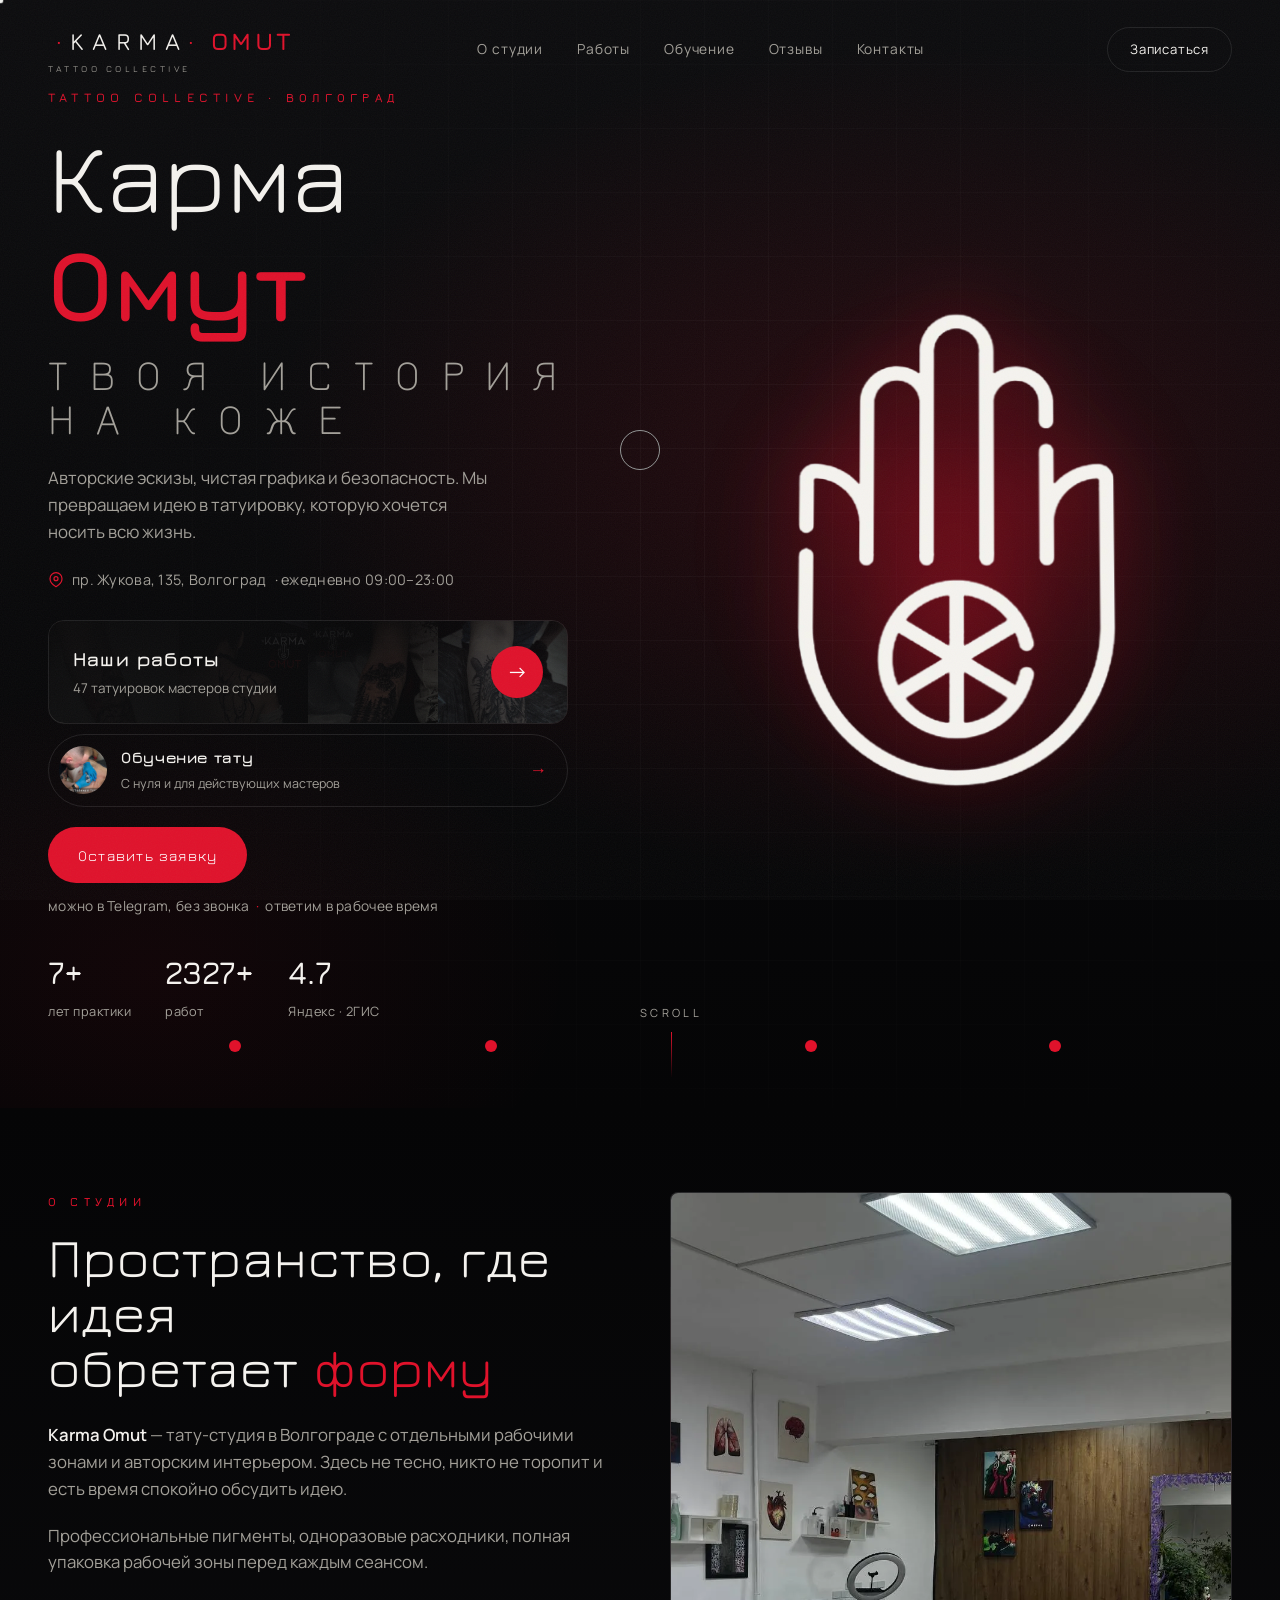
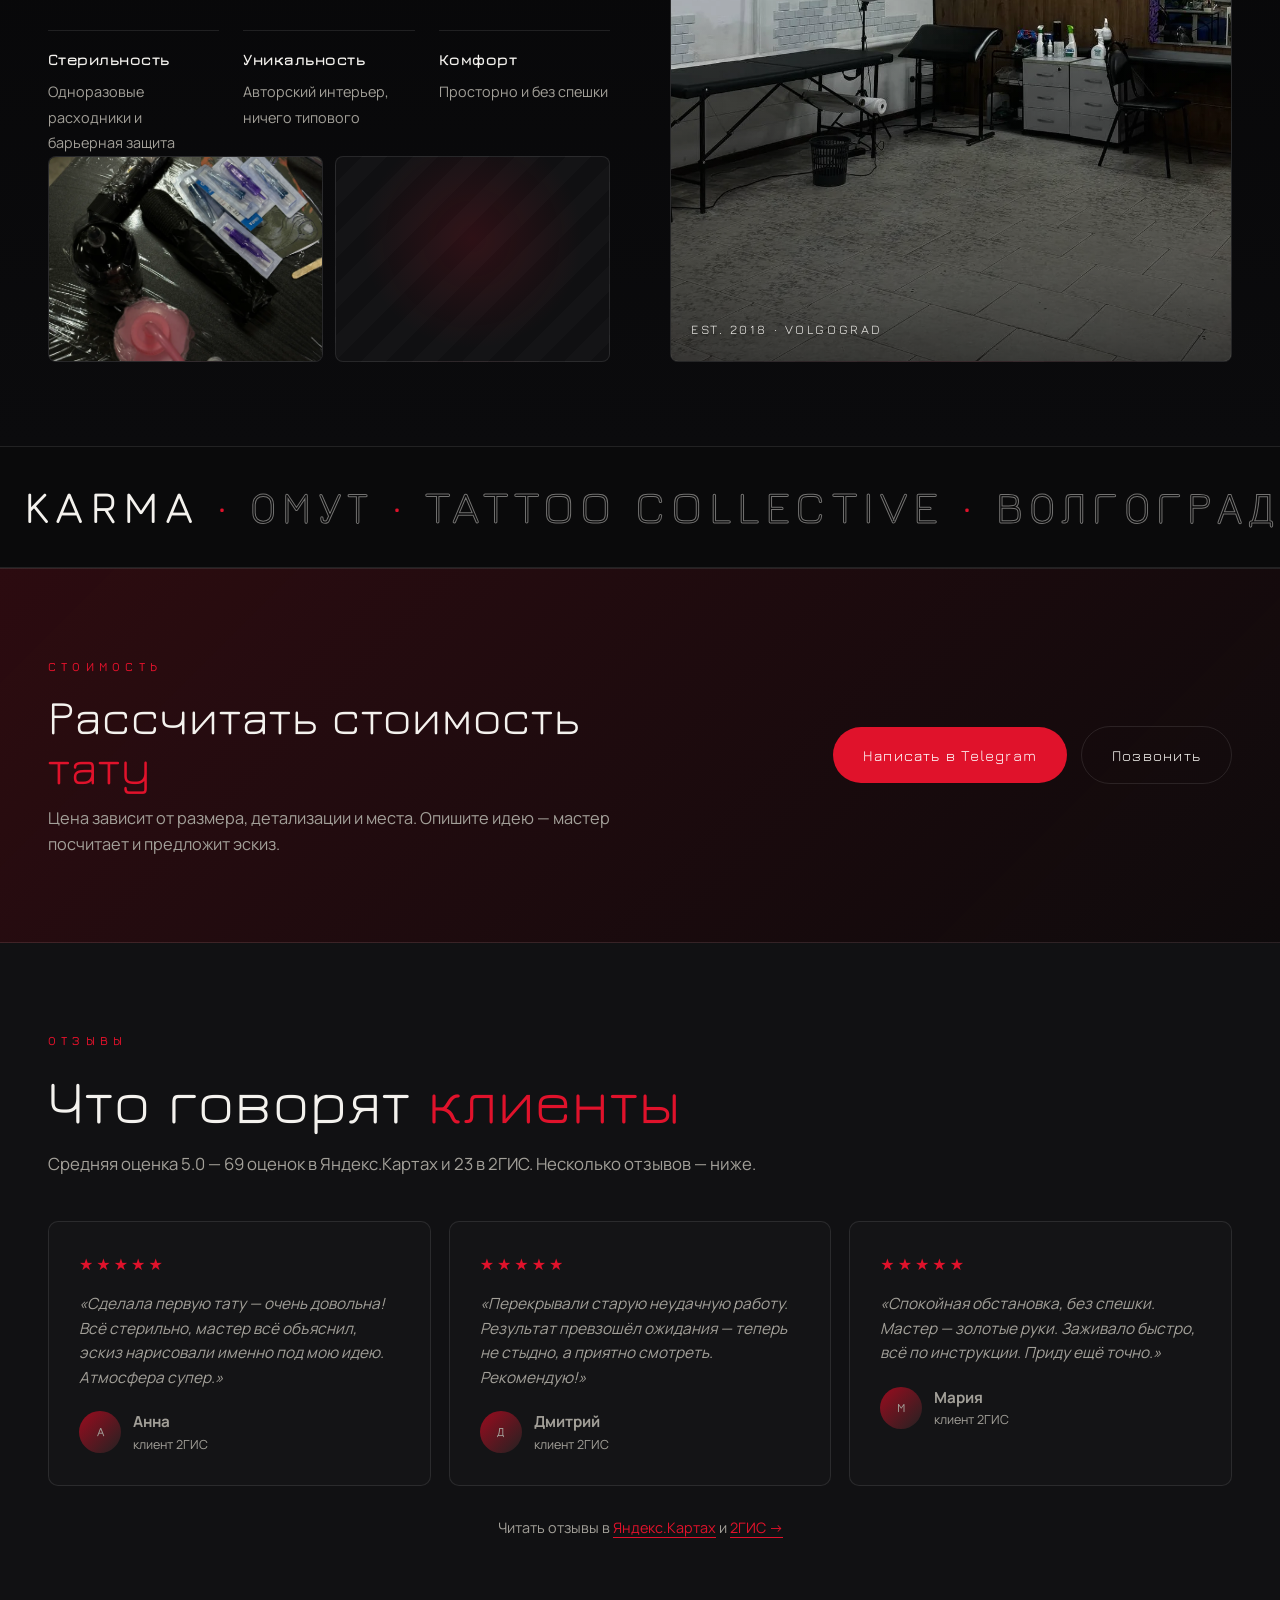
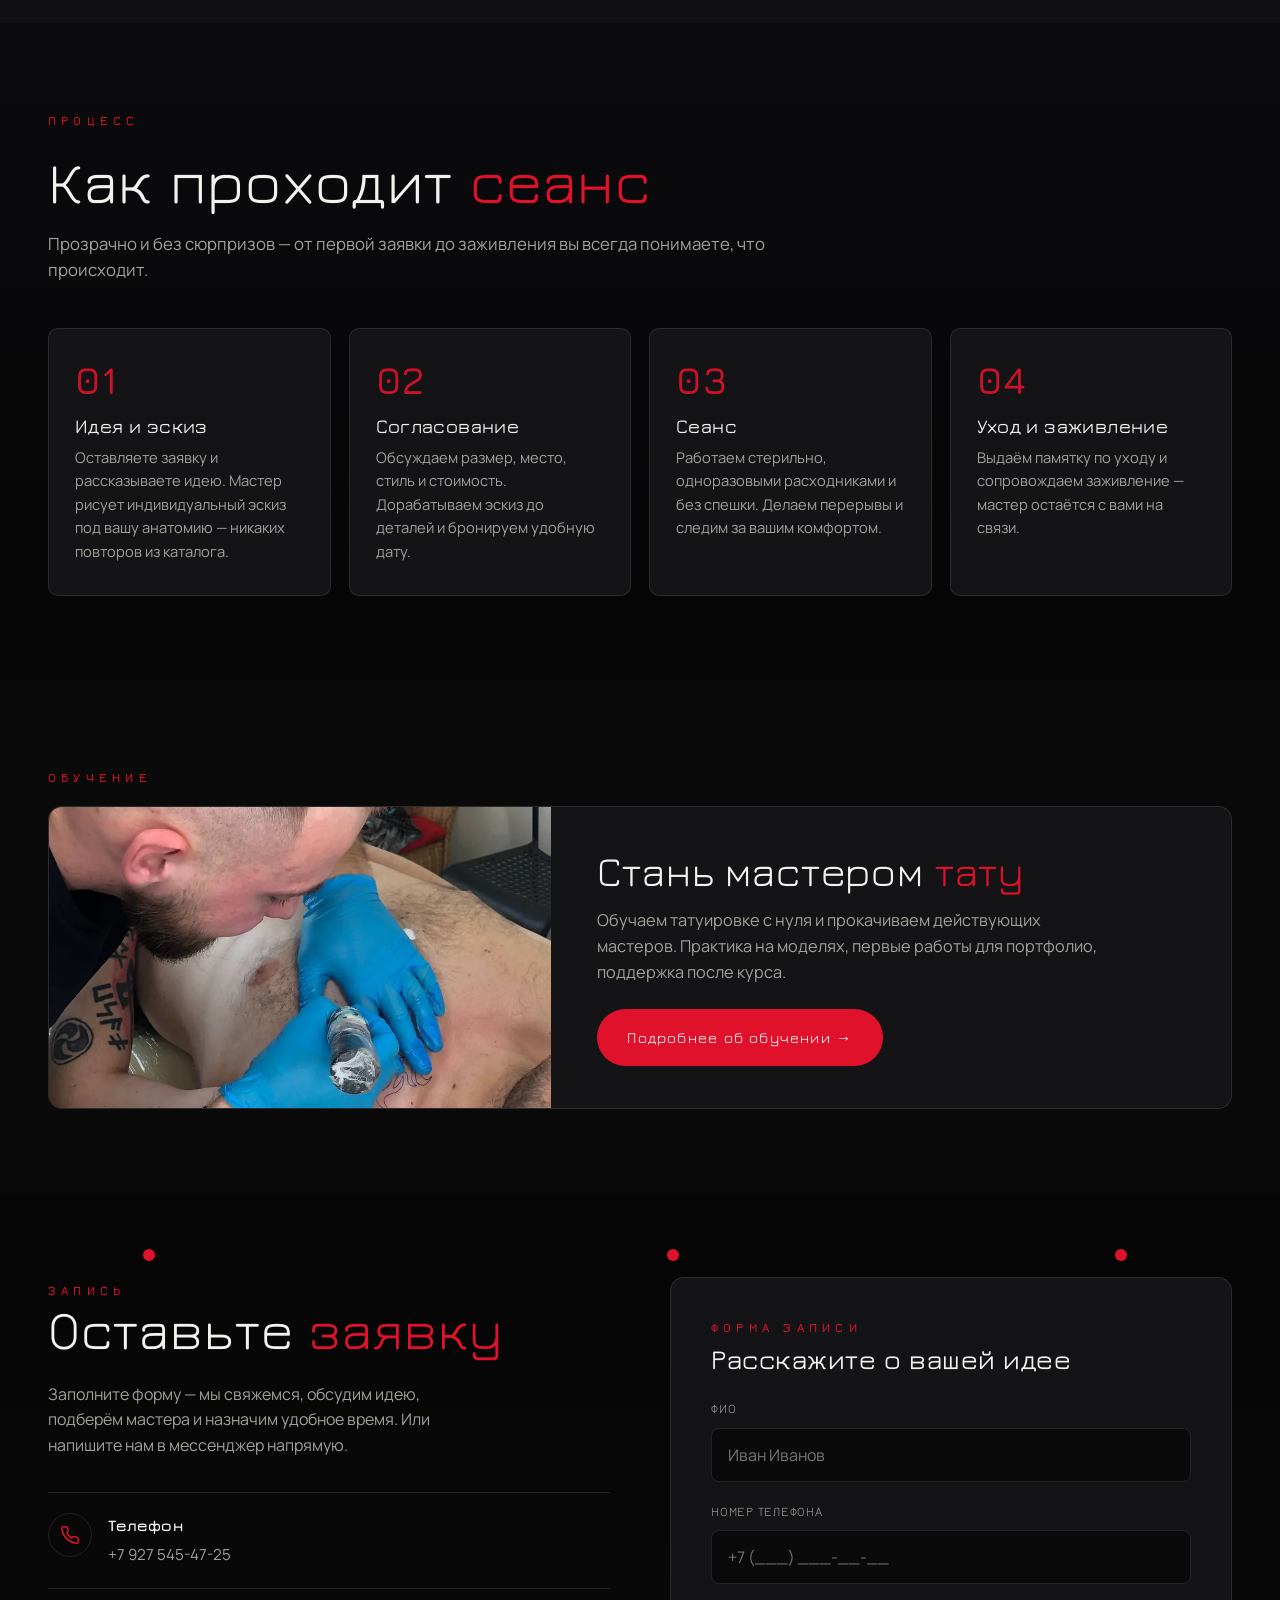
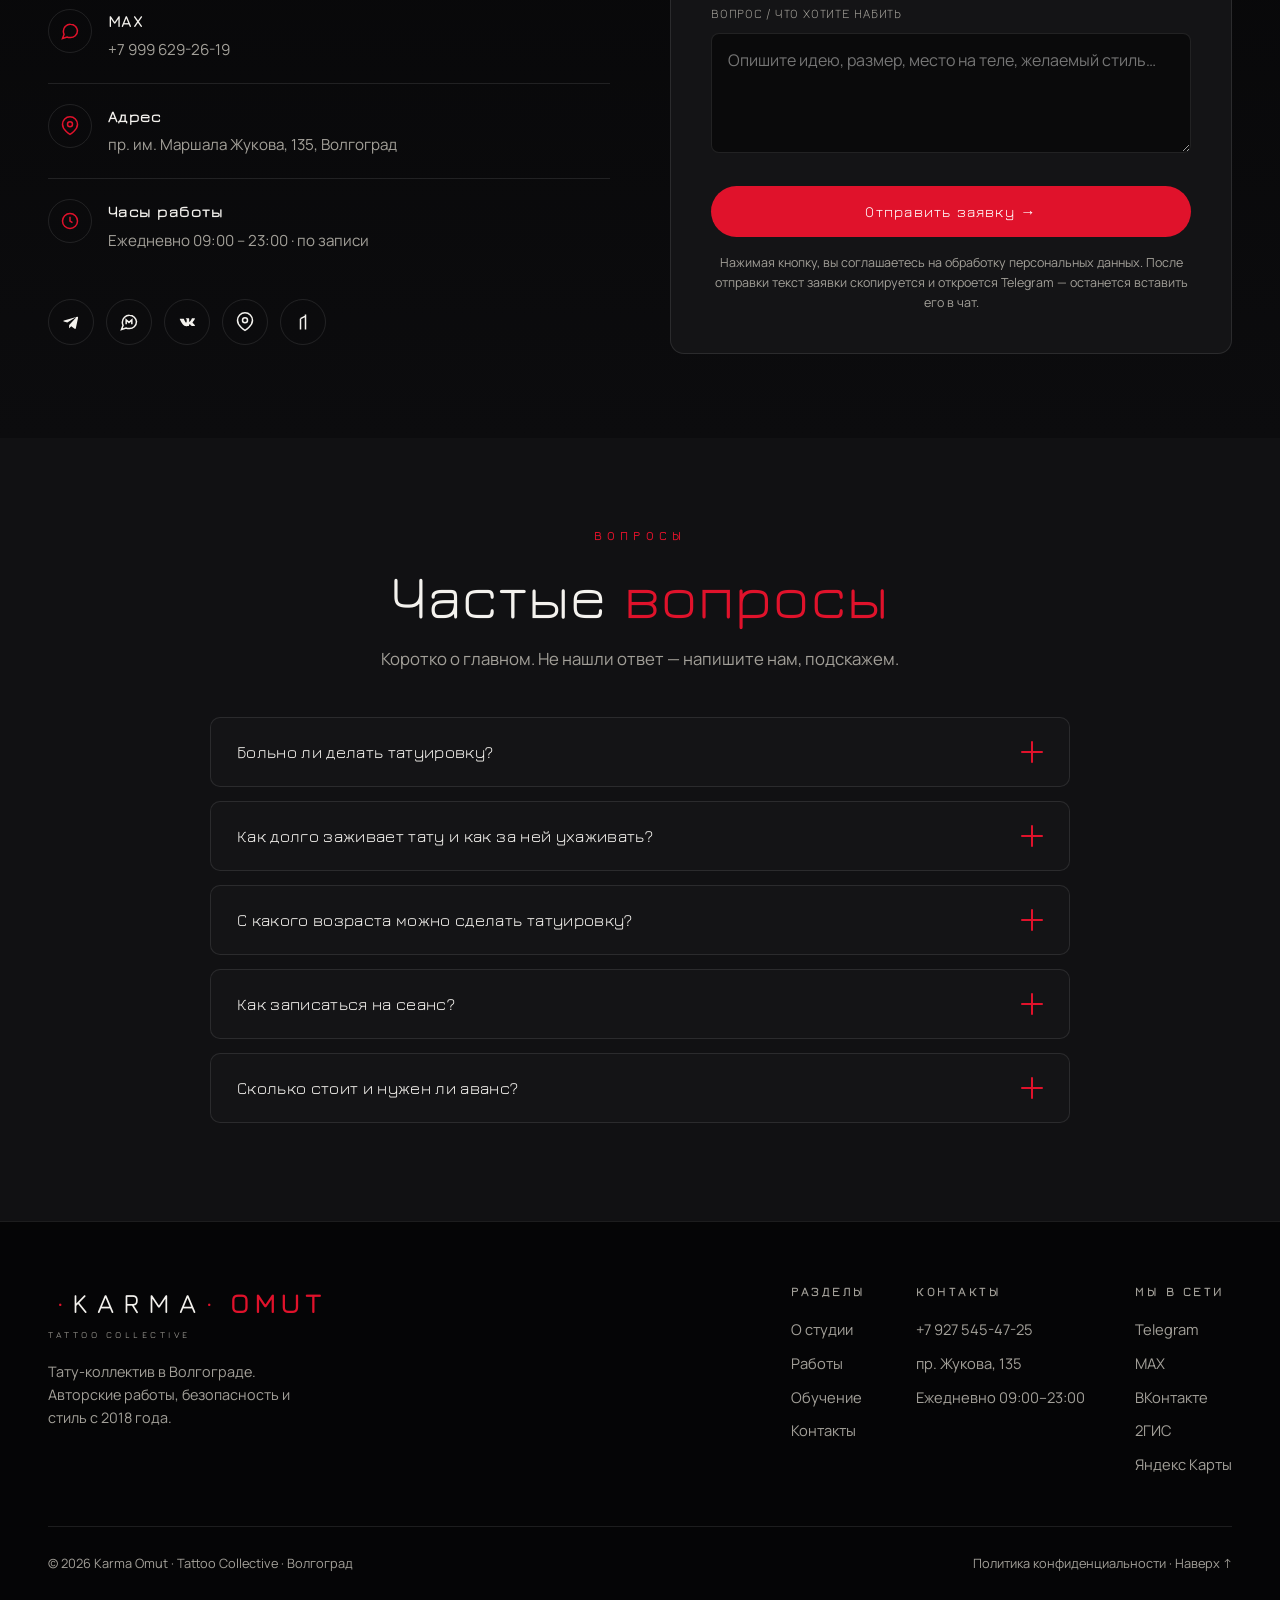
==== commit 37f16c76: "Add files via upload" ====
--- a/index.html
+++ b/index.html
@@ -7,22 +7,22 @@
 <meta name="description" content="Karma Omut — тату-коллектив в Волгограде. Авторские эскизы, чёрно-белая графика, реализм, орнаменты и перекрытие старых работ. Запись по предварительному согласованию.">
 <meta name="theme-color" content="#0a0a0b">
 <meta name="robots" content="index, follow, max-image-preview:large">
-<link rel="canonical" href="https://karma-omut.ru/">
+<link rel="canonical" href="https://karma-tattoo.ru/">
 <!-- Open Graph -->
 <meta property="og:title" content="KARMA · OMUT — Tattoo Collective · Волгоград">
 <meta property="og:description" content="Тату-коллектив в Волгограде. Авторские эскизы, реализм, графика, fine line, перекрытие старых тату. Рейтинг 5.0 на Яндекс.Картах и в 2ГИС.">
 <meta property="og:type" content="website">
-<meta property="og:url" content="https://karma-omut.ru/">
+<meta property="og:url" content="https://karma-tattoo.ru/">
 <meta property="og:site_name" content="Karma Omut">
 <meta property="og:locale" content="ru_RU">
-<meta property="og:image" content="https://karma-omut.ru/img/og-image.jpg">
+<meta property="og:image" content="https://karma-tattoo.ru/img/og-image.jpg">
 <meta property="og:image:width" content="1200">
 <meta property="og:image:height" content="630">
 <meta property="og:image:alt" content="Karma Omut — тату-коллектив в Волгограде">
 <meta name="twitter:card" content="summary_large_image">
 <meta name="twitter:title" content="KARMA · OMUT — Tattoo Collective · Волгоград">
 <meta name="twitter:description" content="Тату-коллектив в Волгограде. Авторские работы, реализм, графика, перекрытие. Рейтинг 5.0.">
-<meta name="twitter:image" content="https://karma-omut.ru/img/og-image.jpg">
+<meta name="twitter:image" content="https://karma-tattoo.ru/img/og-image.jpg">
 <!-- Icons -->
 <link rel="icon" type="image/png" sizes="16x16" href="img/favicon-16.png">
 <link rel="icon" type="image/png" sizes="32x32" href="img/favicon-32.png">
@@ -39,13 +39,13 @@
 {
   "@context": "https://schema.org",
   "@type": "TattooParlor",
-  "@id": "https://karma-omut.ru/#business",
+  "@id": "https://karma-tattoo.ru/#business",
   "name": "Karma Omut — Tattoo Collective",
   "alternateName": "Карма Омут",
   "description": "Тату-коллектив в Волгограде. Авторские эскизы, чёрно-белая графика, реализм, орнаменты, fine line, перекрытие старых работ и пирсинг.",
-  "url": "https://karma-omut.ru/",
-  "image": "https://karma-omut.ru/img/og-image.jpg",
-  "logo": "https://karma-omut.ru/img/icon-512.png",
+  "url": "https://karma-tattoo.ru/",
+  "image": "https://karma-tattoo.ru/img/og-image.jpg",
+  "logo": "https://karma-tattoo.ru/img/icon-512.png",
   "telephone": "+79275454725",
   "priceRange": "₽₽",
   "currenciesAccepted": "RUB",
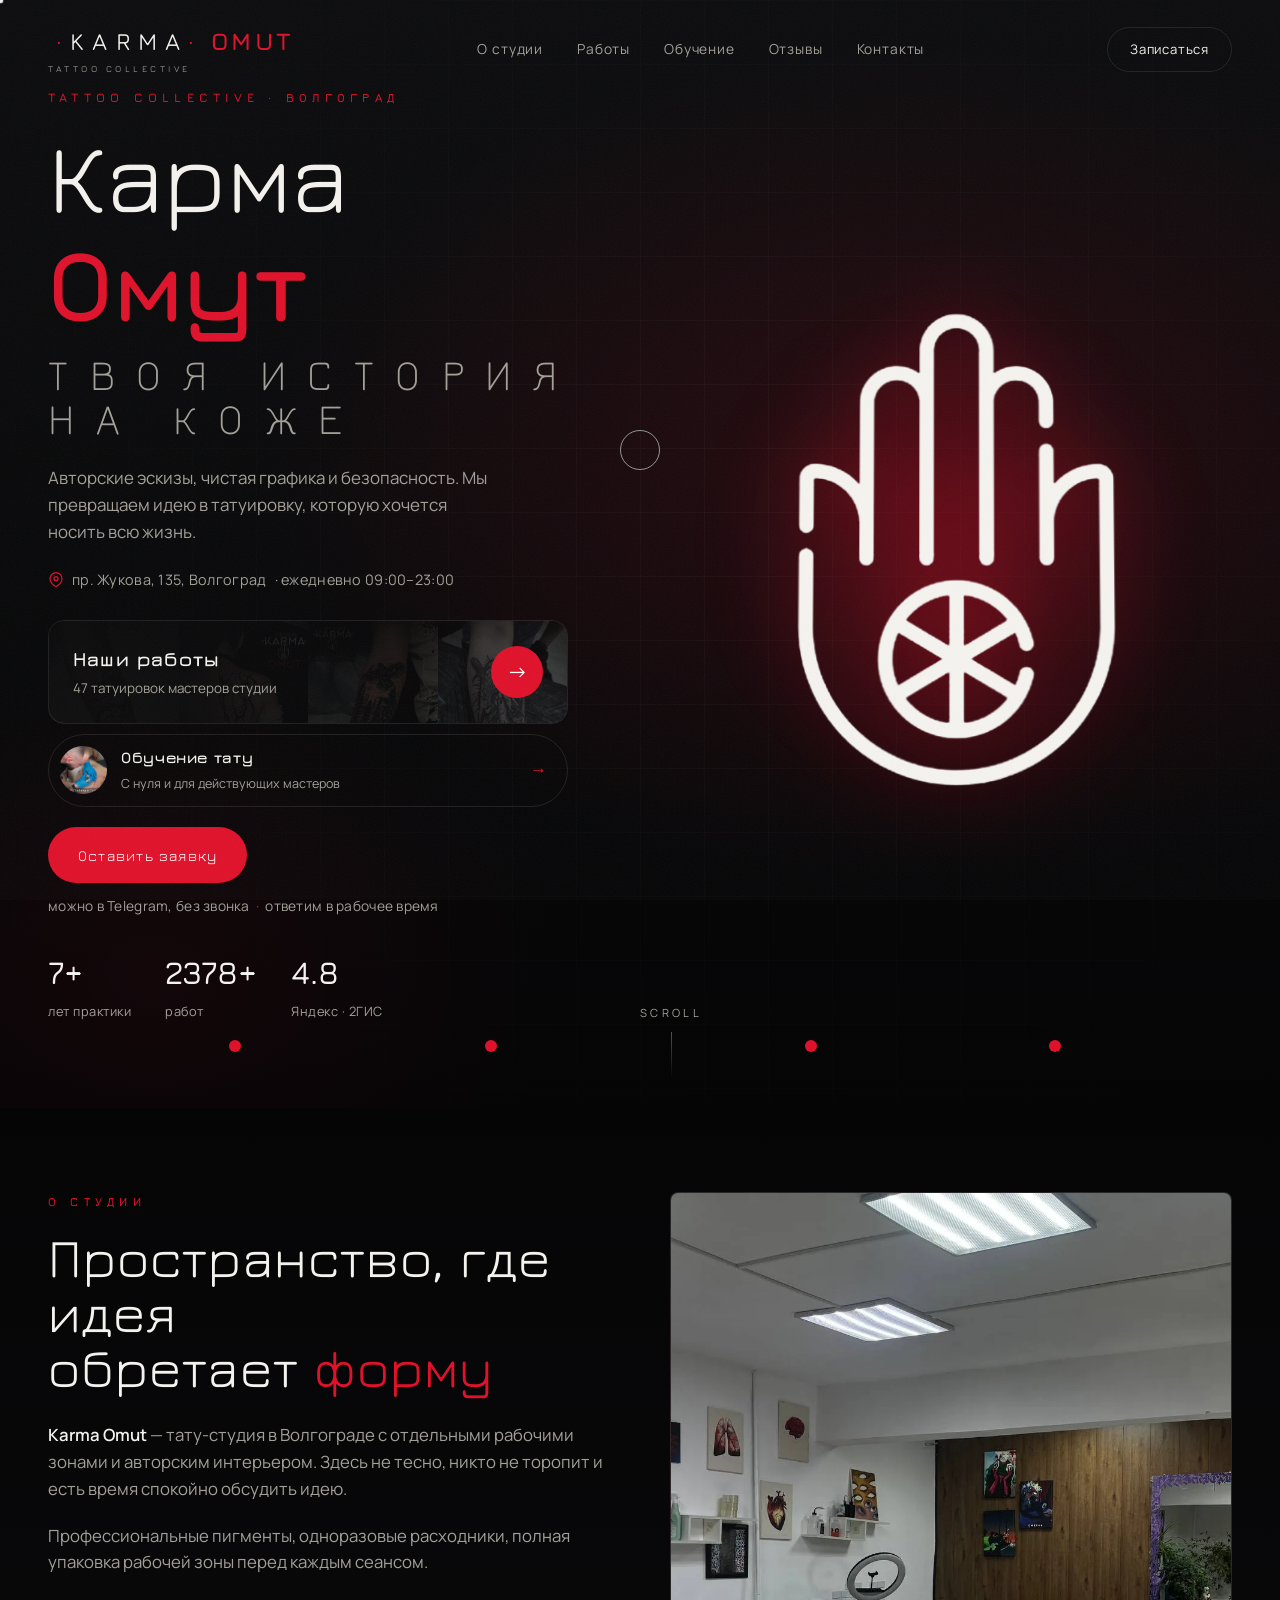
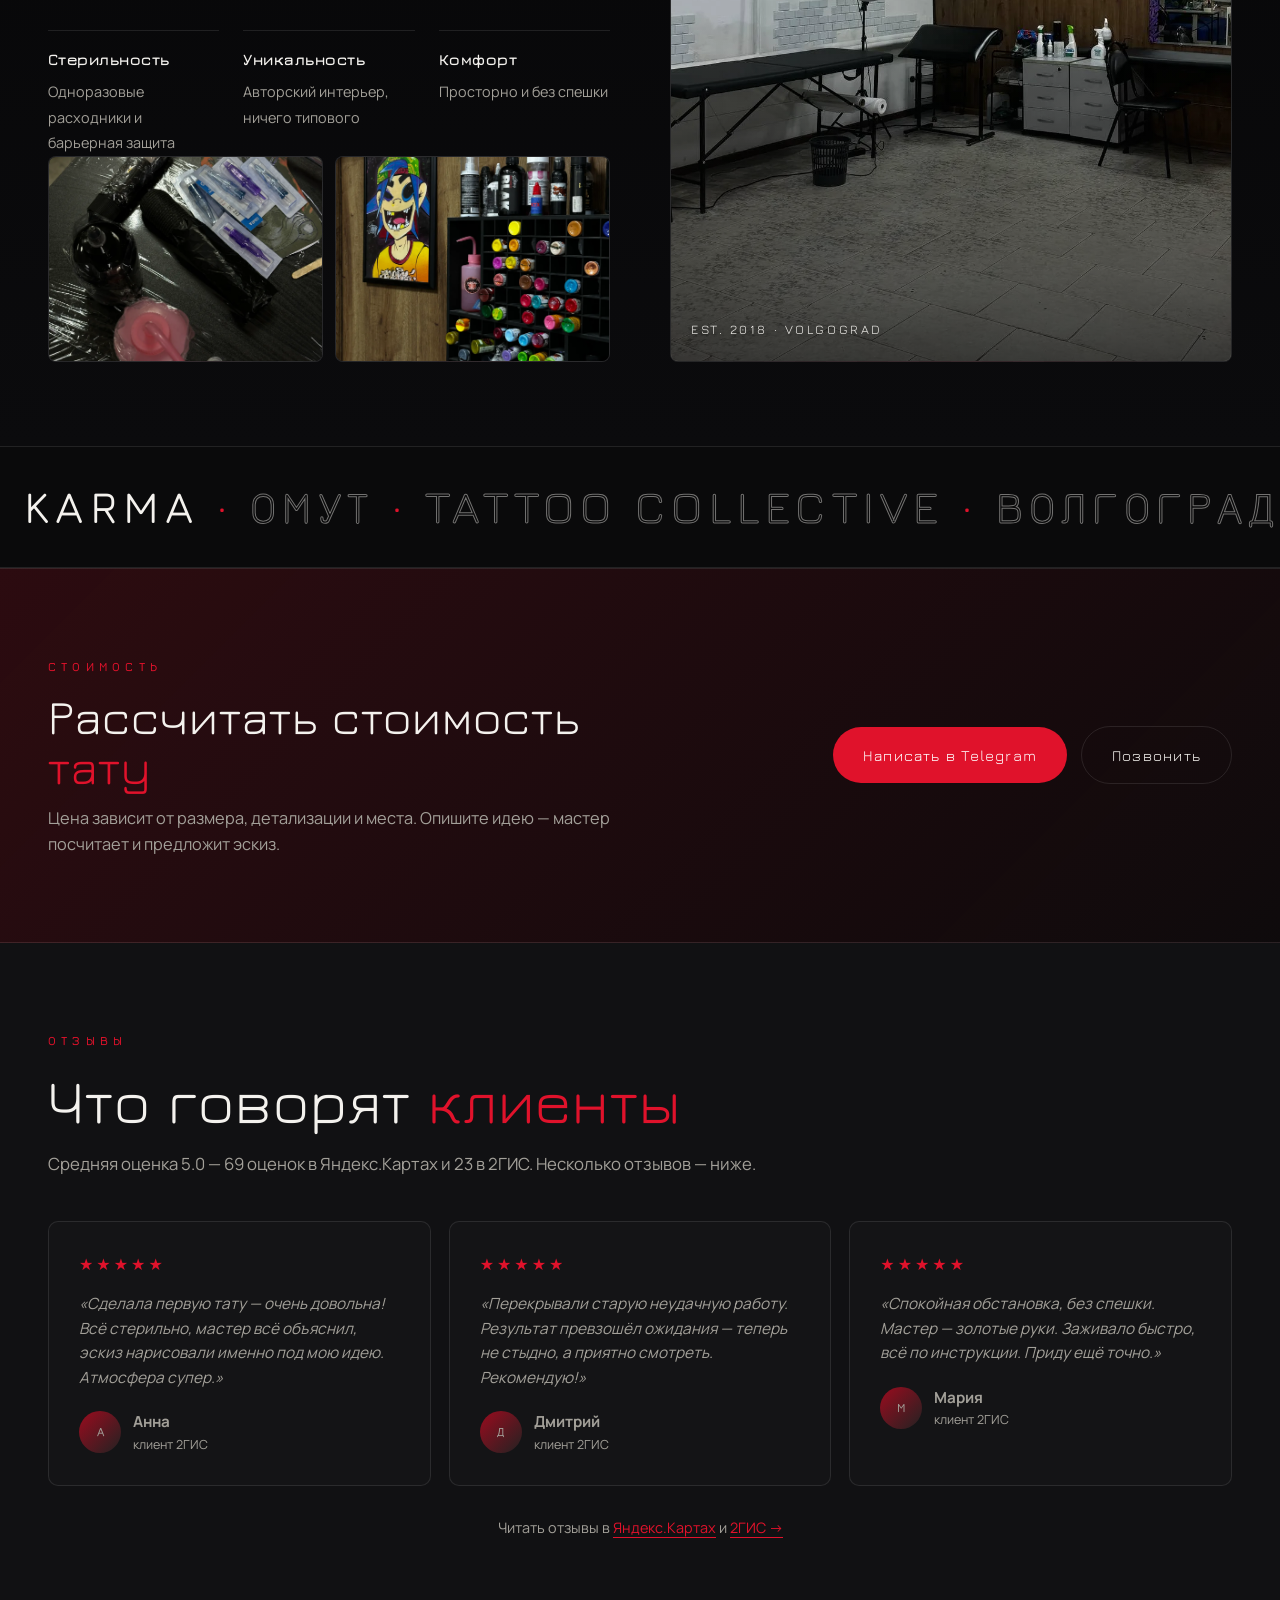
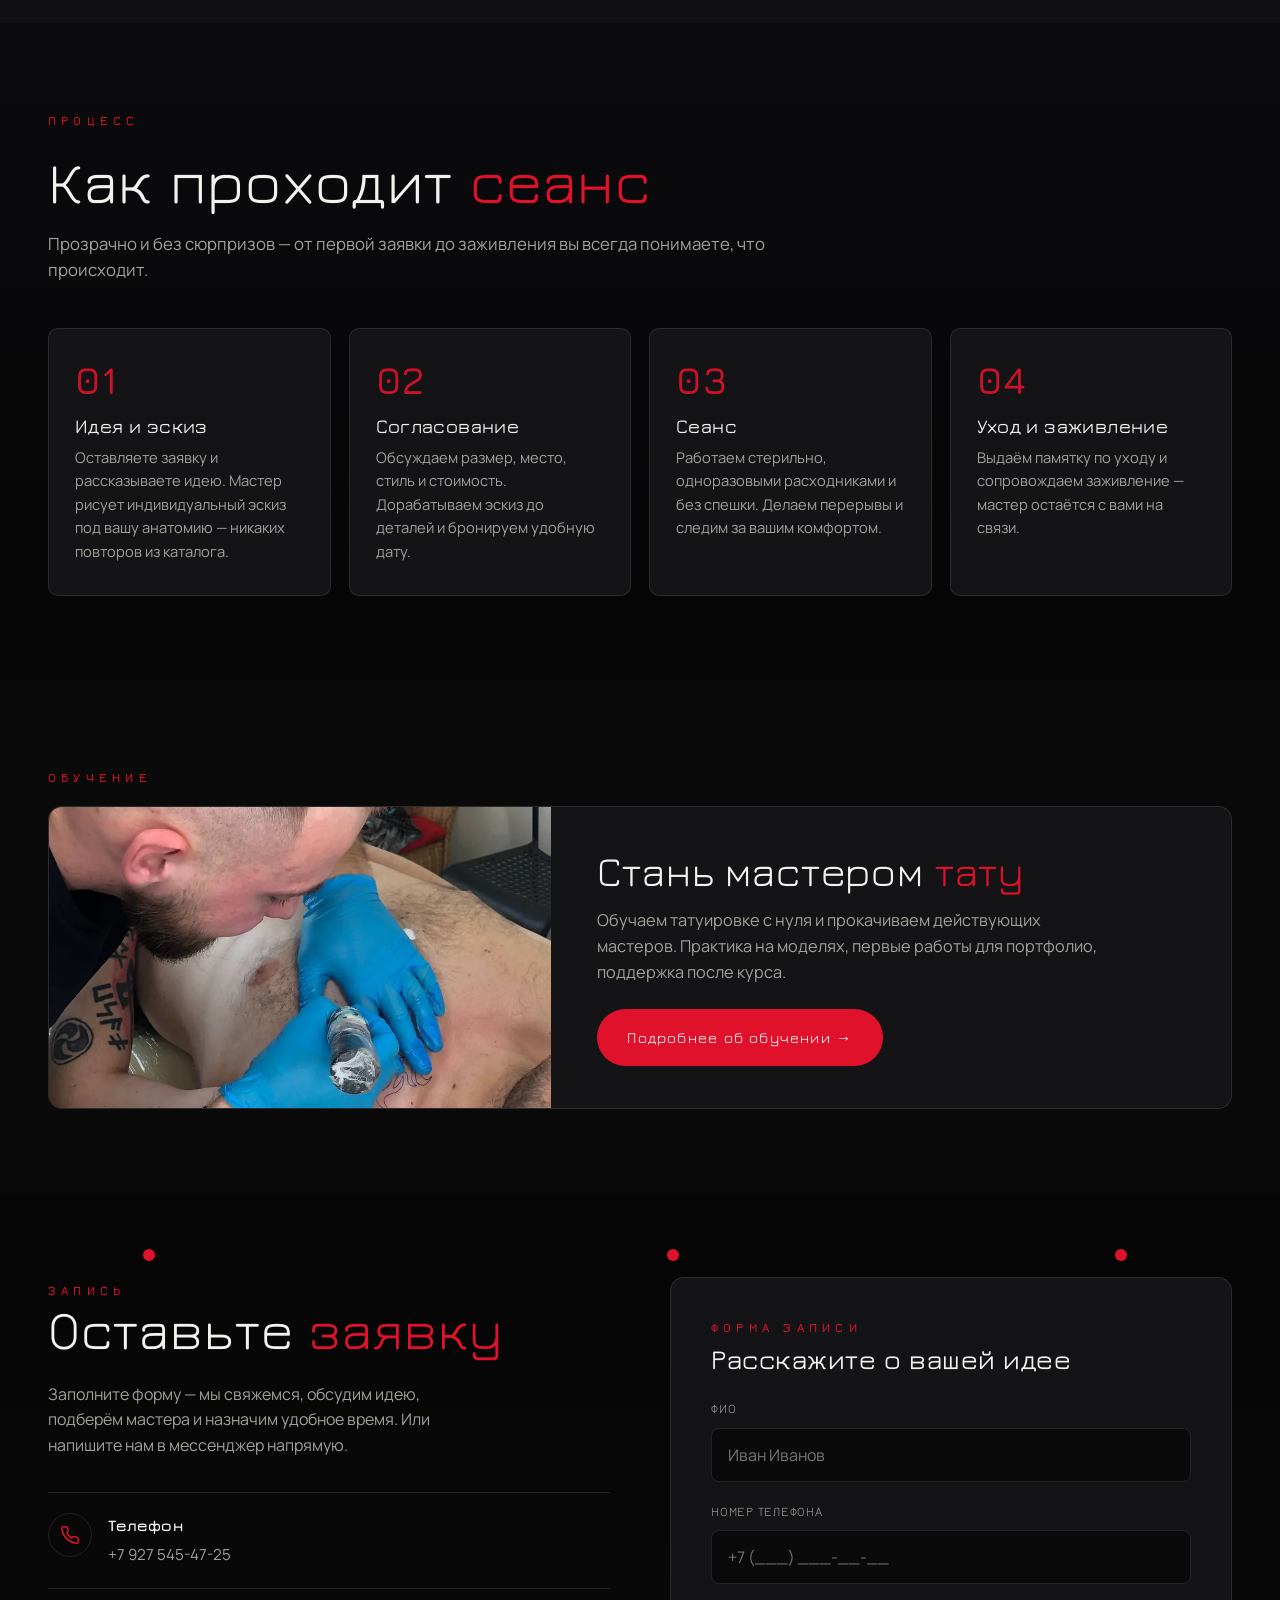
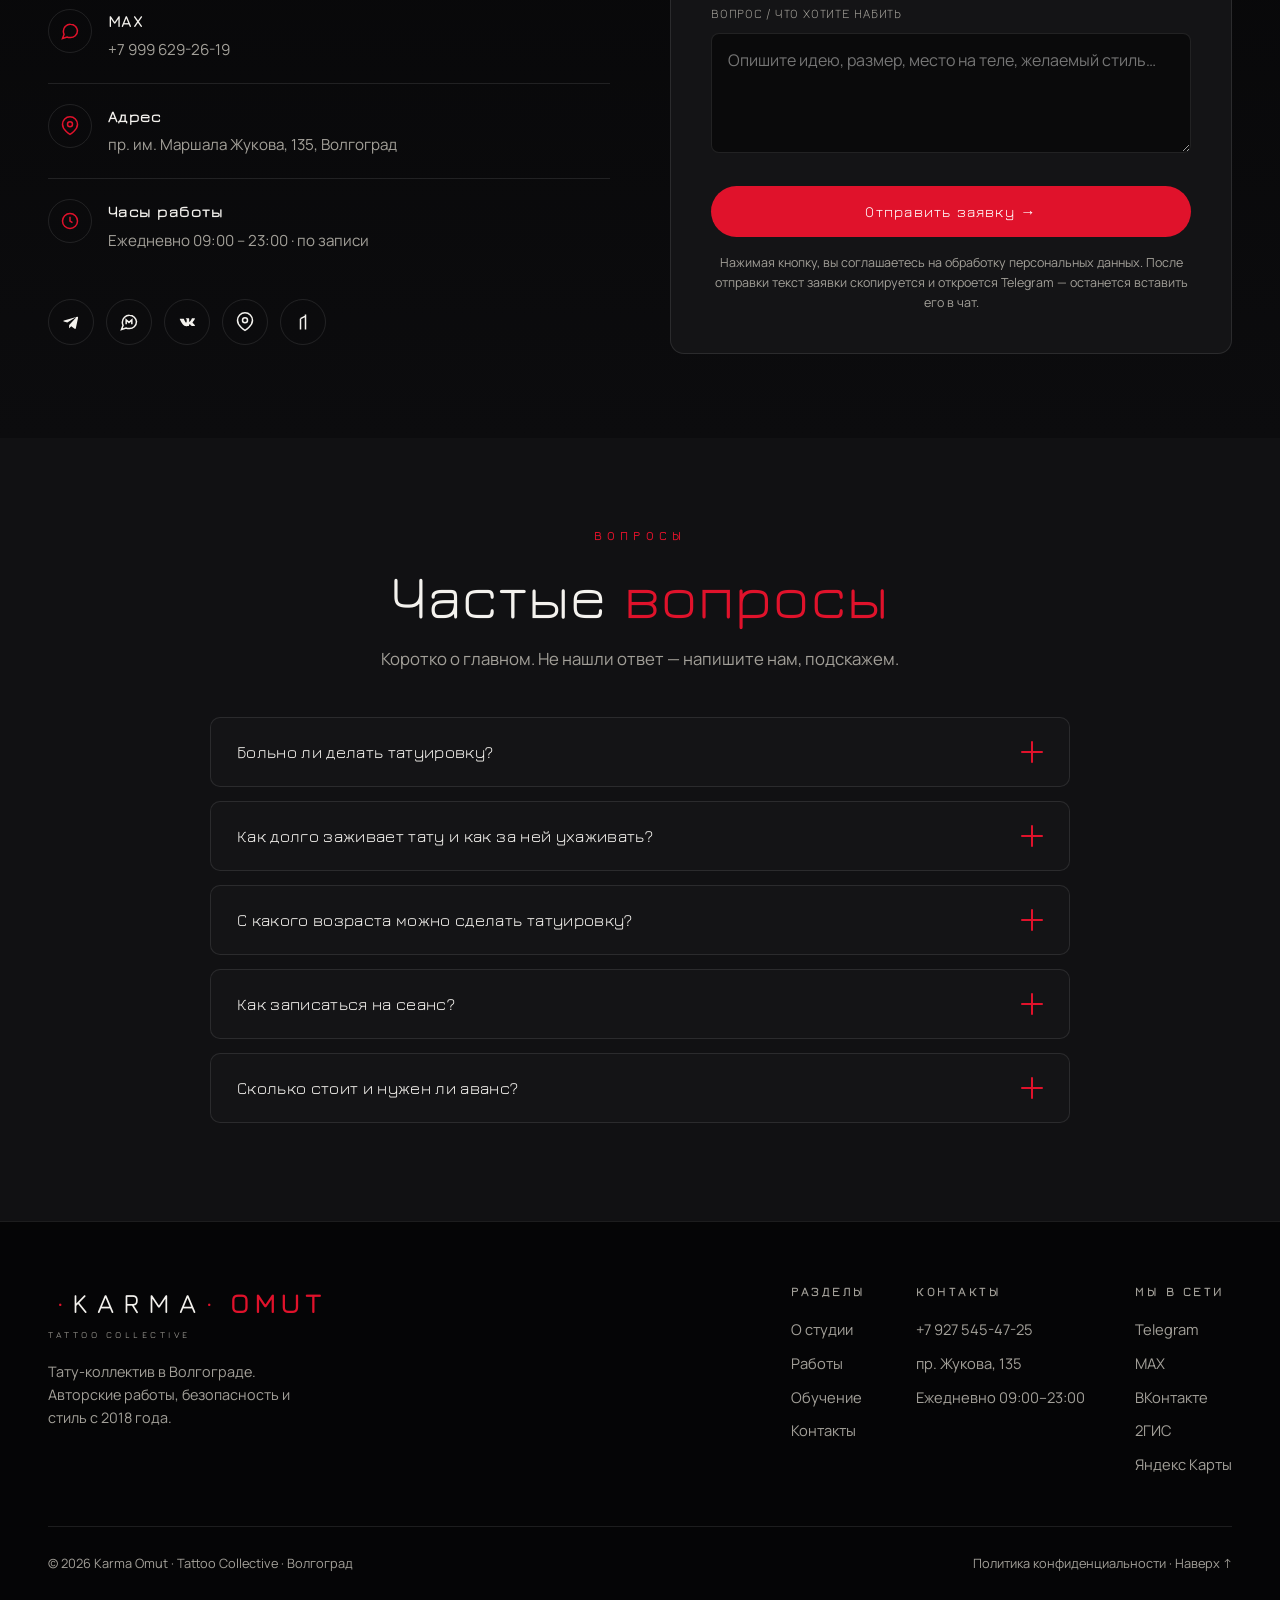
==== commit 95ba2652: "Add files via upload" ====
--- a/index.html
+++ b/index.html
@@ -3,13 +3,13 @@
 <head>
 <meta charset="UTF-8">
 <meta name="viewport" content="width=device-width, initial-scale=1.0">
-<title>KARMA · OMUT — Tattoo Collective · Волгоград</title>
+<title>Тату-студия «Карма Омут» — татуировки в Волгограде</title>
 <meta name="description" content="Karma Omut — тату-коллектив в Волгограде. Авторские эскизы, чёрно-белая графика, реализм, орнаменты и перекрытие старых работ. Запись по предварительному согласованию.">
 <meta name="theme-color" content="#0a0a0b">
 <meta name="robots" content="index, follow, max-image-preview:large">
 <link rel="canonical" href="https://karma-tattoo.ru/">
 <!-- Open Graph -->
-<meta property="og:title" content="KARMA · OMUT — Tattoo Collective · Волгоград">
+<meta property="og:title" content="Тату-студия «Карма Омут» — татуировки в Волгограде">
 <meta property="og:description" content="Тату-коллектив в Волгограде. Авторские эскизы, реализм, графика, fine line, перекрытие старых тату. Рейтинг 5.0 на Яндекс.Картах и в 2ГИС.">
 <meta property="og:type" content="website">
 <meta property="og:url" content="https://karma-tattoo.ru/">
@@ -57,7 +57,8 @@
     "postalCode": "400048",
     "addressCountry": "RU"
   },
-  "geo": { "@type": "GeoCoordinates", "latitude": 48.7833, "longitude": 44.7456 },
+  "geo": { "@type": "GeoCoordinates", "latitude": 48.745257,
+      "longitude": 44.486890 },
   "hasMap": "https://2gis.ru/volgograd/geo/70000001067220992",
   "openingHoursSpecification": [{
     "@type": "OpeningHoursSpecification",
@@ -72,10 +73,6 @@
     "https://2gis.ru/volgograd/geo/70000001067220992",
     "https://yandex.ru/maps/org/karma_omut/4359489726/"
   ],
-  "aggregateRating": {
-    "@type": "AggregateRating",
-    "ratingValue": "5.0", "reviewCount": "69", "bestRating": "5", "worstRating": "1"
-  },
   "makesOffer": [
     { "@type": "Offer", "itemOffered": { "@type": "Service", "name": "Татуировка" }, "priceCurrency": "RUB", "price": "3000" },
     { "@type": "Offer", "itemOffered": { "@type": "Service", "name": "Авторский эскиз" } },
@@ -310,22 +307,22 @@
     <div class="proc-grid">
       <div class="proc-card reveal" data-hover>
         <div class="proc-num">01</div>
-        <h4>Идея и эскиз</h4>
+        <h3>Идея и эскиз</h3>
         <p>Оставляете заявку и рассказываете идею. Мастер рисует индивидуальный эскиз под вашу анатомию — никаких повторов из каталога.</p>
       </div>
       <div class="proc-card reveal d1" data-hover>
         <div class="proc-num">02</div>
-        <h4>Согласование</h4>
+        <h3>Согласование</h3>
         <p>Обсуждаем размер, место, стиль и стоимость. Дорабатываем эскиз до деталей и бронируем удобную дату.</p>
       </div>
       <div class="proc-card reveal d2" data-hover>
         <div class="proc-num">03</div>
-        <h4>Сеанс</h4>
+        <h3>Сеанс</h3>
         <p>Работаем стерильно, одноразовыми расходниками и без спешки. Делаем перерывы и следим за вашим комфортом.</p>
       </div>
       <div class="proc-card reveal d3" data-hover>
         <div class="proc-num">04</div>
-        <h4>Уход и заживление</h4>
+        <h3>Уход и заживление</h3>
         <p>Выдаём памятку по уходу и сопровождаем заживление — мастер остаётся с вами на связи.</p>
       </div>
     </div>
--- a/assets/styles.css
+++ b/assets/styles.css
@@ -320,7 +320,7 @@
 .proc-card:hover{transform:translateY(-6px);border-color:rgba(224,18,43,.5)}
 .proc-card:hover::before{transform:scaleX(1)}
 .proc-num{font-family:"Jura";font-size:2.4rem;font-weight:600;color:rgba(224,18,43,.9);letter-spacing:.04em;line-height:1}
-.proc-card h4{font-size:1.22rem;margin:16px 0 10px;font-weight:500}
+.proc-card h3{font-size:1.22rem;margin:16px 0 10px;font-weight:500}
 .proc-card p{color:var(--muted);font-size:.92rem}
 
 /* ==================== FAQ ==================== */
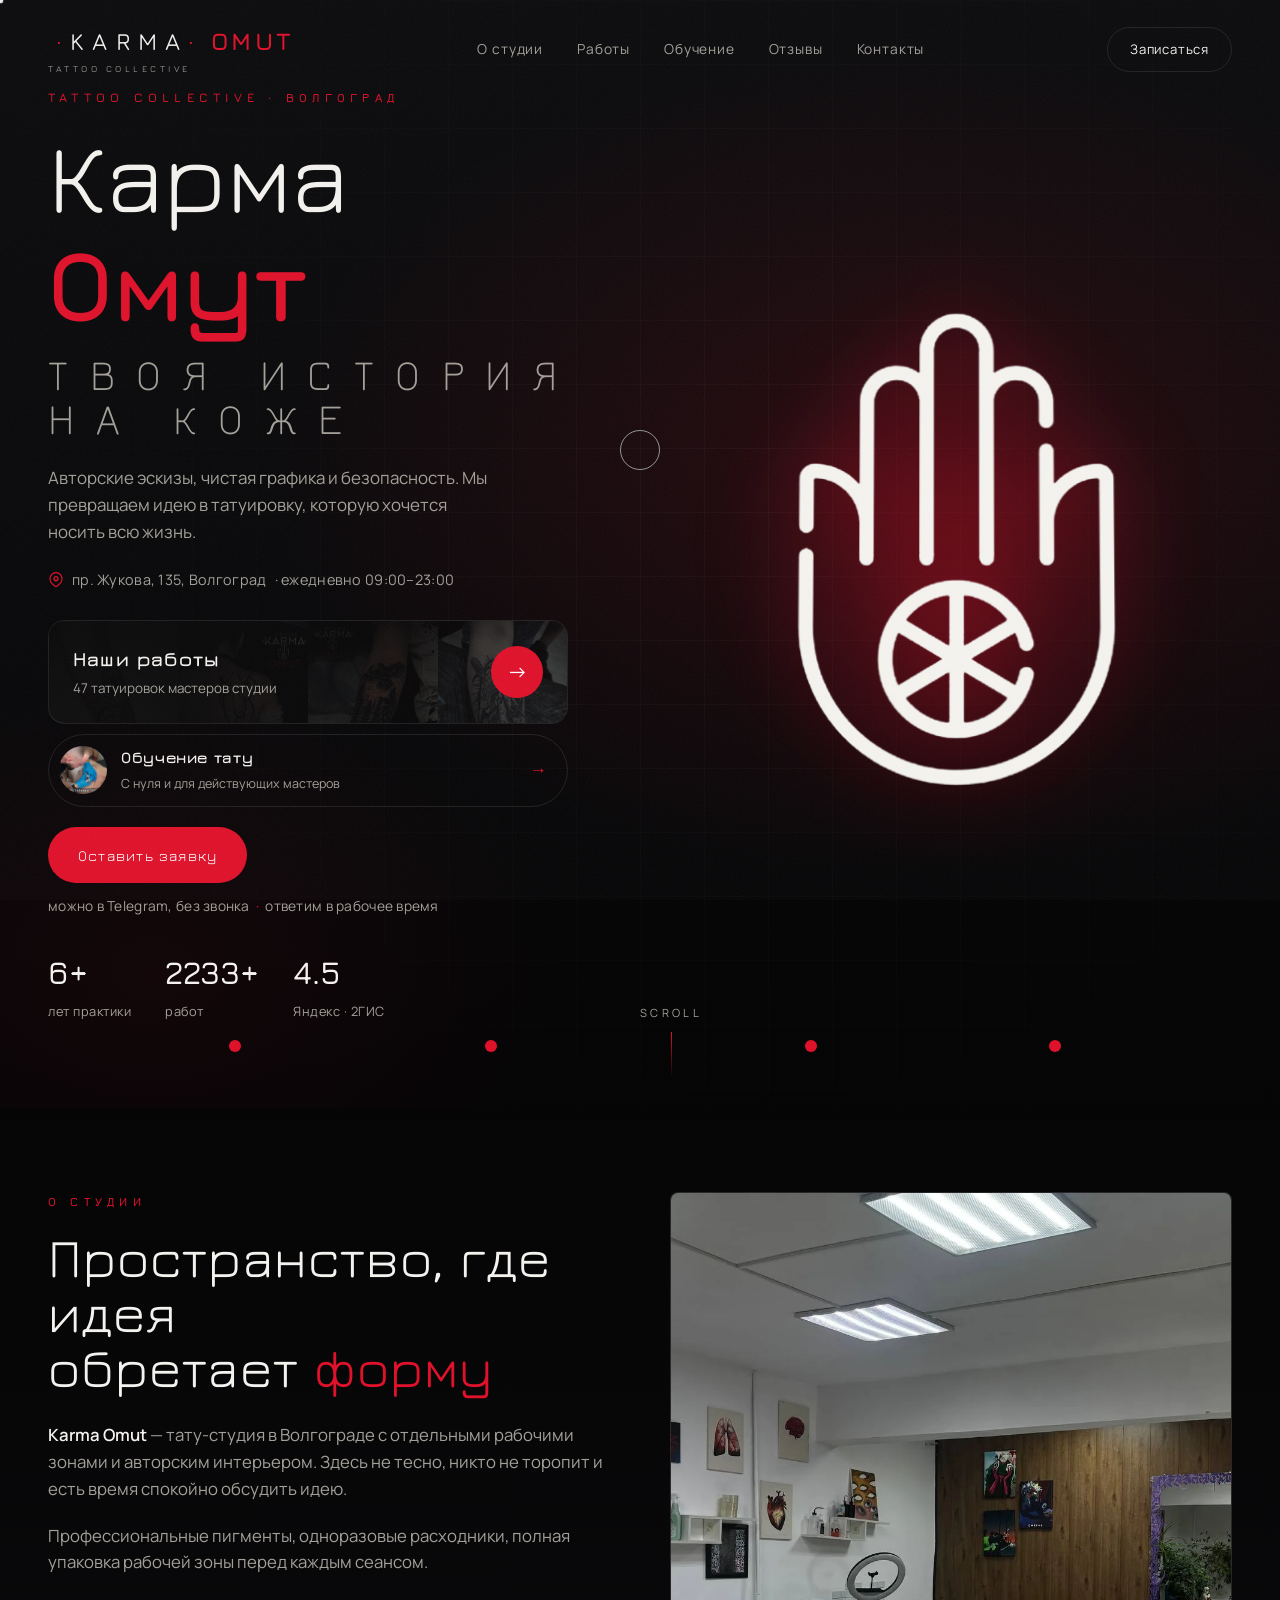
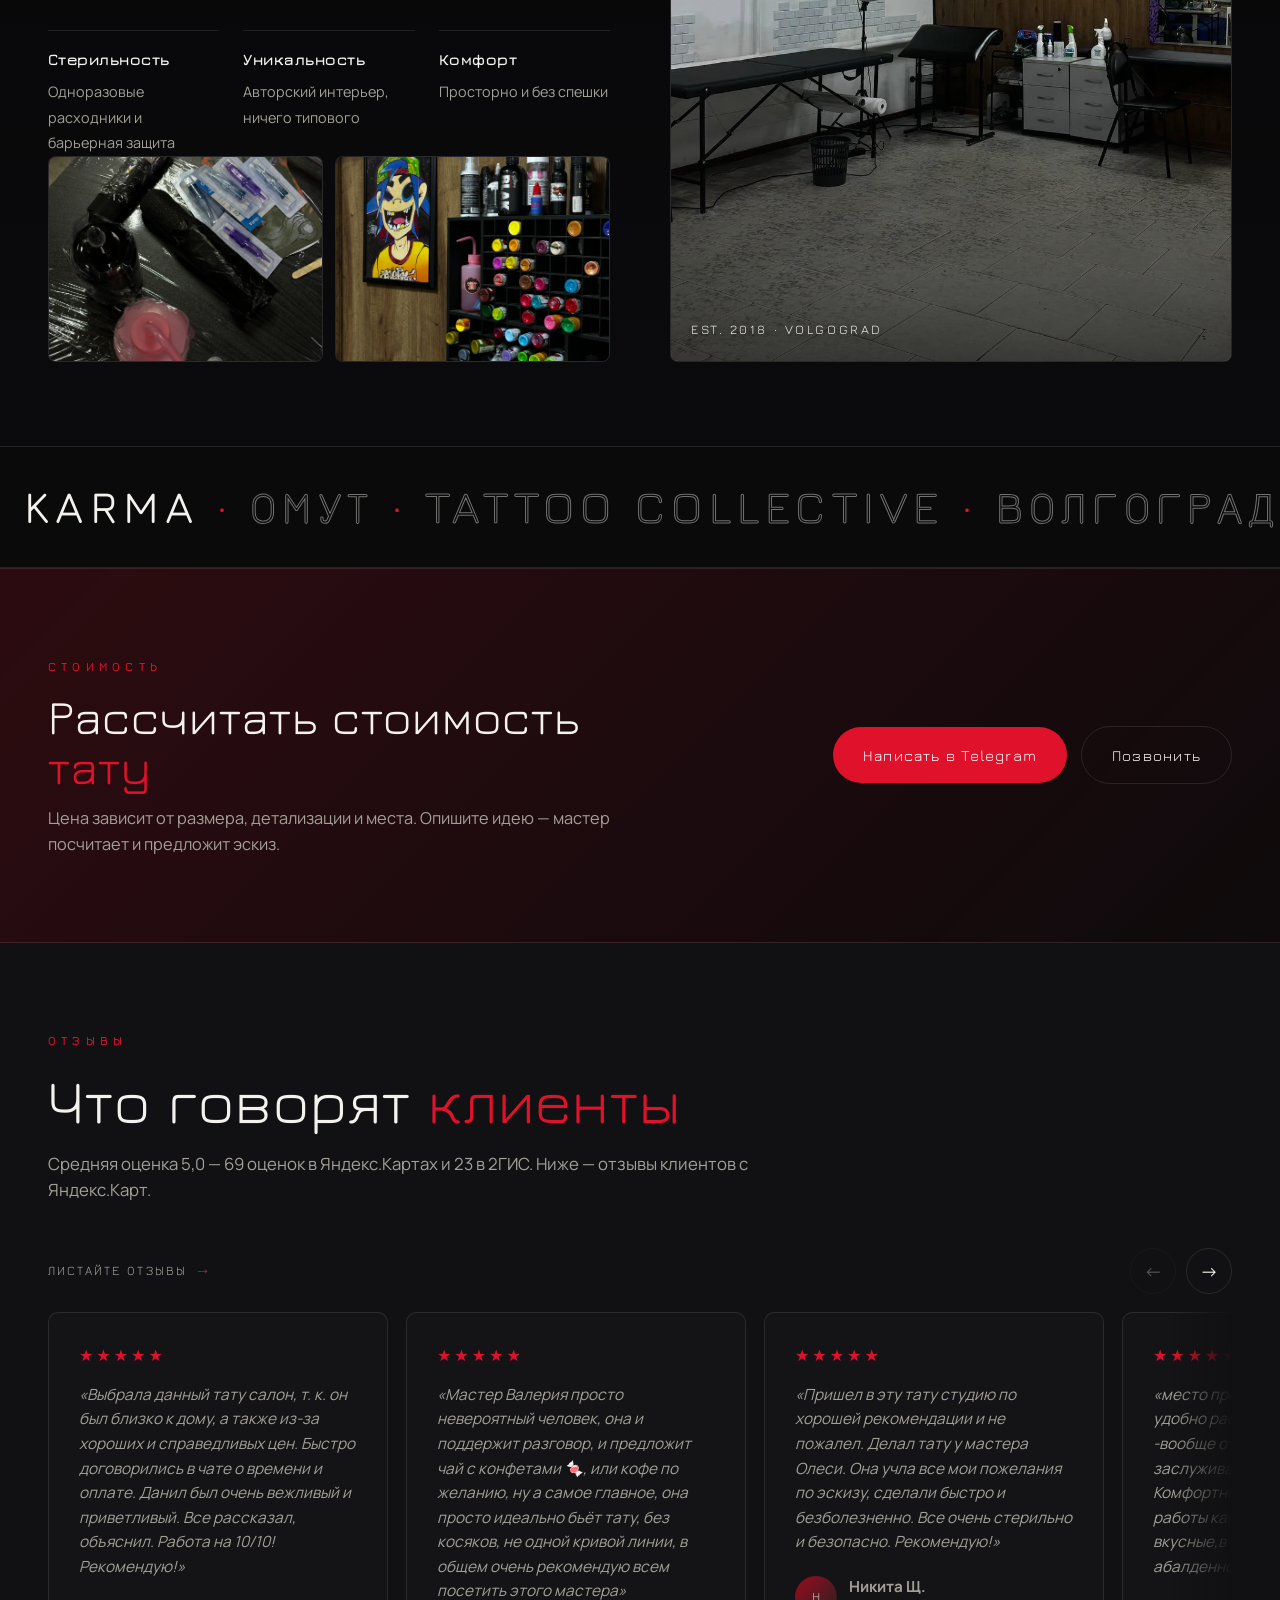
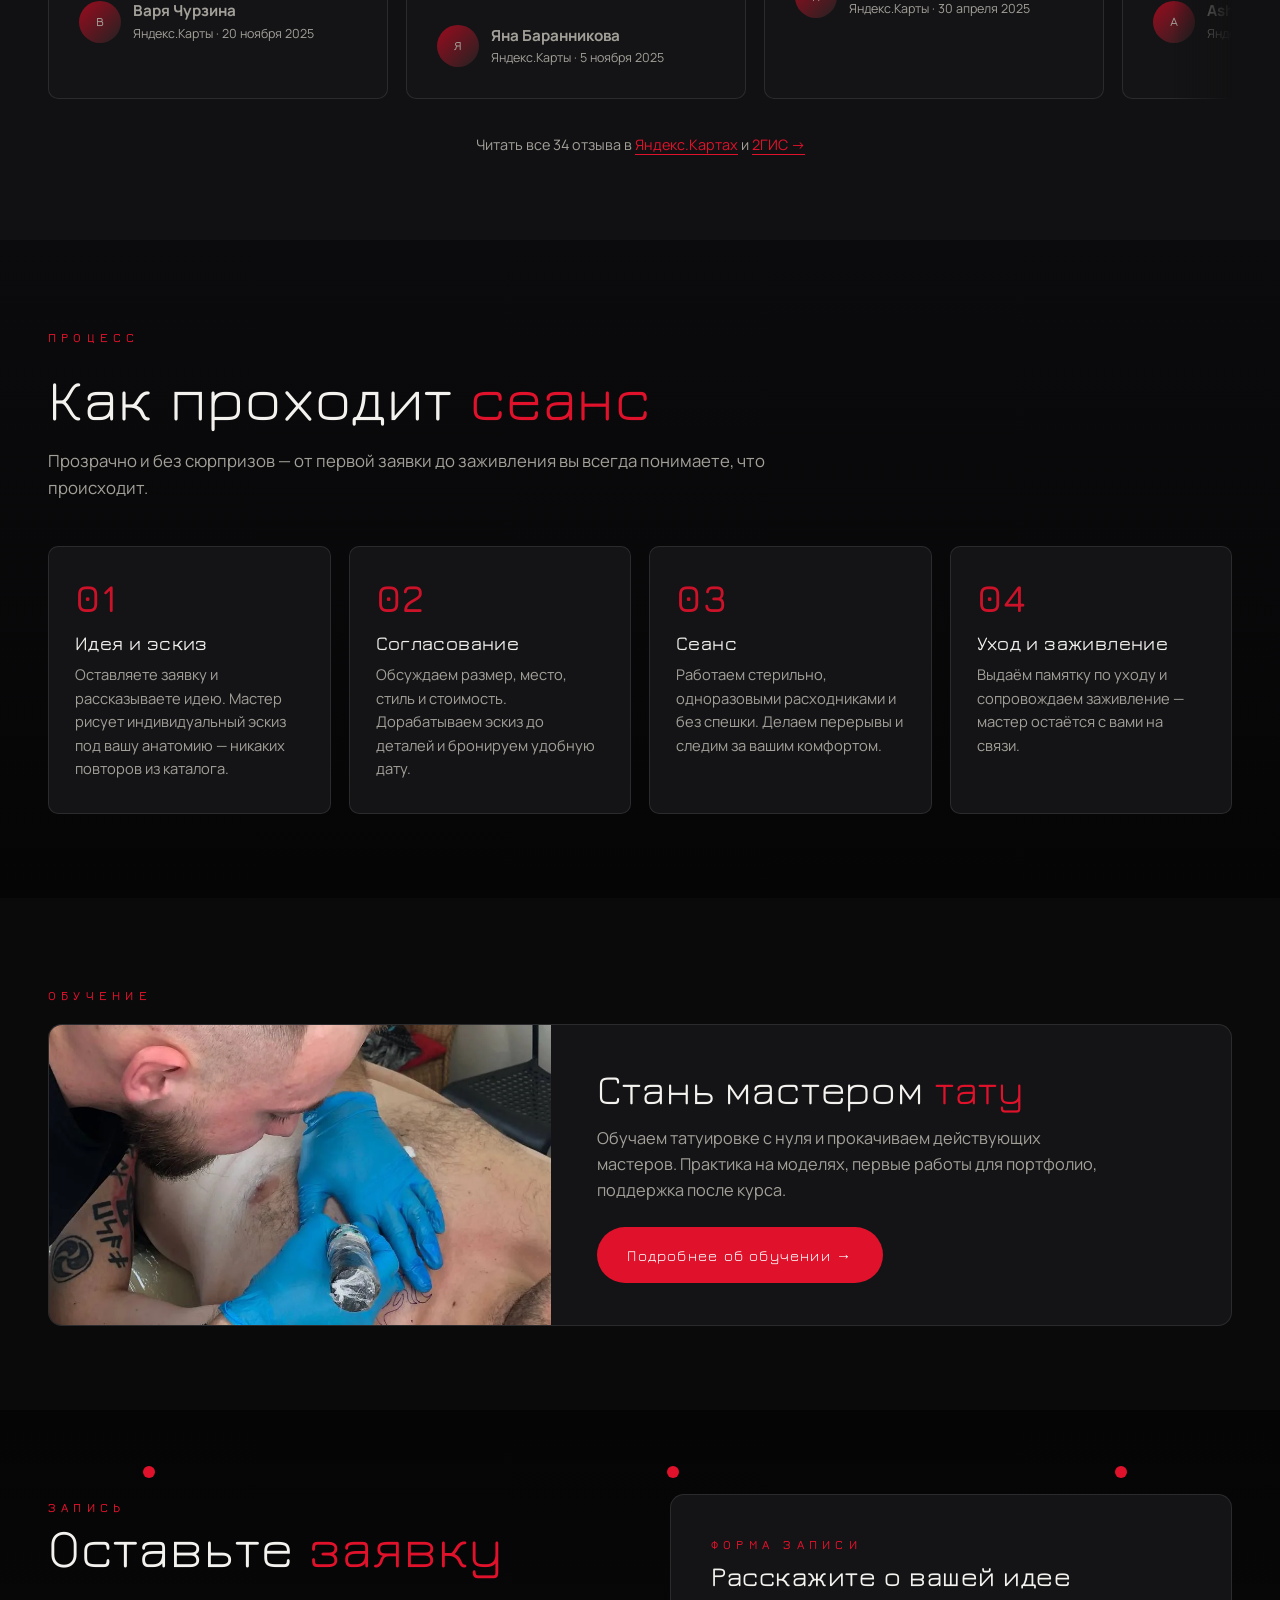
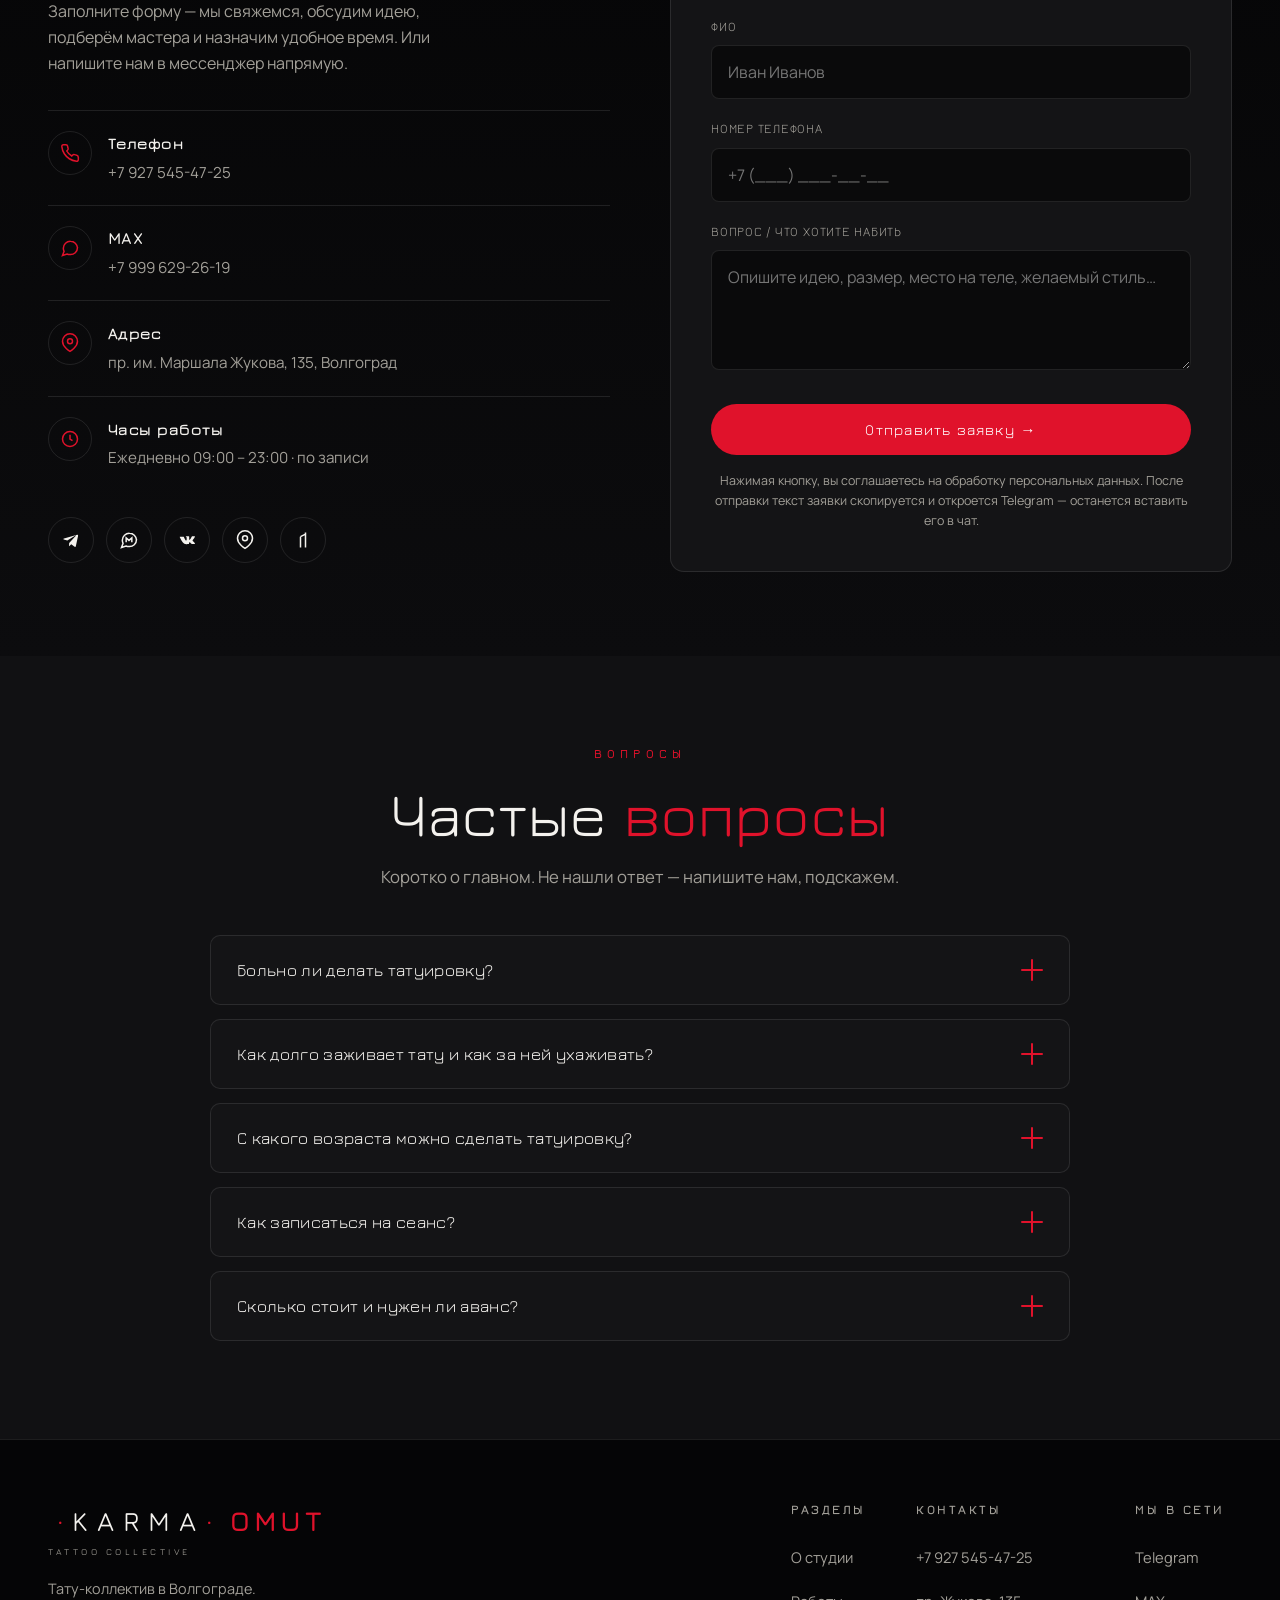
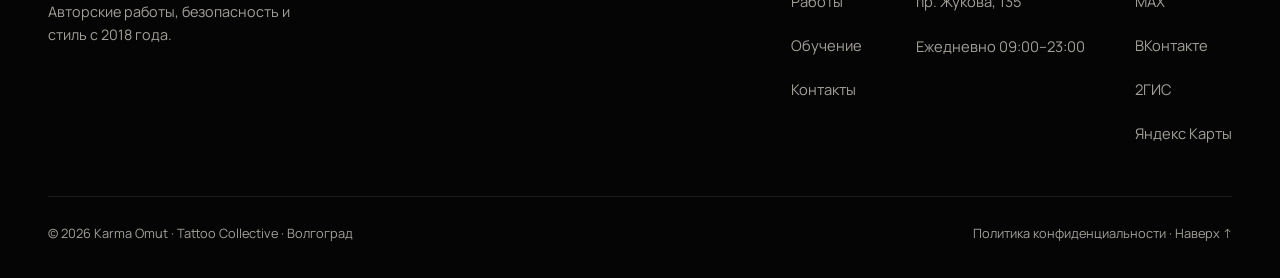
==== commit aacb529c: "Add files via upload" ====
--- a/index.html
+++ b/index.html
@@ -4,7 +4,7 @@
 <meta charset="UTF-8">
 <meta name="viewport" content="width=device-width, initial-scale=1.0">
 <title>Тату-студия «Карма Омут» — татуировки в Волгограде</title>
-<meta name="description" content="Karma Omut — тату-коллектив в Волгограде. Авторские эскизы, чёрно-белая графика, реализм, орнаменты и перекрытие старых работ. Запись по предварительному согласованию.">
+<meta name="description" content="Тату-студия «Карма Омут» в Волгограде: авторские эскизы, реализм, графика, орнаменты, перекрытие старых тату. Пр. Жукова, 135. Запись по согласованию.">
 <meta name="theme-color" content="#0a0a0b">
 <meta name="robots" content="index, follow, max-image-preview:large">
 <link rel="canonical" href="https://karma-tattoo.ru/">
@@ -273,7 +273,6 @@
     </div>
     <div class="calc-actions reveal d1">
       <a href="https://t.me/Danil_kor" target="_blank" rel="noopener" class="btn btn-red" data-hover><span>Написать в Telegram</span></a>
-      <!-- TODO: когда пришлёте ссылку ВК — вставьте кнопку: <a href="ССЫЛКА_ВК" target="_blank" rel="noopener" class="btn btn-vk" data-hover>Написать в ВК</a> -->
       <a href="tel:+79275454725" class="btn btn-ghost" data-hover>Позвонить</a>
     </div>
   </div>
@@ -285,14 +284,99 @@
     <div class="sec-head reveal">
       <span class="eyebrow">Отзывы</span>
       <h2 class="wipe">Что говорят <span class="accent">клиенты</span></h2>
-      <p>Средняя оценка 5.0 — 69 оценок в Яндекс.Картах и 23 в 2ГИС. Несколько отзывов — ниже.</p>
-    </div>
-    <div class="rev-grid">
-      <div class="rev reveal" data-hover><div class="stars">★★★★★</div><p>«Сделала первую тату — очень довольна! Всё стерильно, мастер всё объяснил, эскиз нарисовали именно под мою идею. Атмосфера супер.»</p><div class="who"><span class="av">А</span><span><b>Анна</b><span>клиент 2ГИС</span></span></div></div>
-      <div class="rev reveal d1" data-hover><div class="stars">★★★★★</div><p>«Перекрывали старую неудачную работу. Результат превзошёл ожидания — теперь не стыдно, а приятно смотреть. Рекомендую!»</p><div class="who"><span class="av">Д</span><span><b>Дмитрий</b><span>клиент 2ГИС</span></span></div></div>
-      <div class="rev reveal d2" data-hover><div class="stars">★★★★★</div><p>«Спокойная обстановка, без спешки. Мастер — золотые руки. Заживало быстро, всё по инструкции. Приду ещё точно.»</p><div class="who"><span class="av">М</span><span><b>Мария</b><span>клиент 2ГИС</span></span></div></div>
-    </div>
-    <p class="works-note reveal">Читать отзывы в <a href="https://yandex.ru/maps/org/karma_omut/4359489726/" target="_blank" rel="noopener" data-hover>Яндекс.Картах</a> и <a href="https://2gis.ru/volgograd/geo/70000001067220992" target="_blank" rel="noopener" data-hover>2ГИС →</a></p>
+      <p>Средняя оценка 5,0 — 69 оценок в Яндекс.Картах и 23 в 2ГИС. Ниже — отзывы клиентов с Яндекс.Карт.</p>
+    </div>
+    <div class="rail-ctl reveal">
+      <span class="rail-hint">Листайте отзывы<i aria-hidden="true">→</i></span>
+      <div class="rail-btns">
+        <button type="button" class="rail-btn" data-dir="-1" data-hover aria-label="Предыдущие отзывы">←</button>
+        <button type="button" class="rail-btn" data-dir="1" data-hover aria-label="Следующие отзывы">→</button>
+      </div>
+    </div>
+    <div class="rev-rail reveal" role="region" tabindex="0"
+         aria-label="Отзывы клиентов — прокрутка влево и вправо">
+      <div class="rev" data-hover>
+        <div class="stars" aria-label="Оценка 5 из 5">★★★★★</div>
+        <p>«Выбрала данный тату салон, т. к. он был близко к дому, а также из-за хороших и справедливых цен. Быстро договорились в чате о времени и оплате. Данил был очень вежливый и приветливый. Все рассказал, объяснил. Работа на 10/10! Рекомендую!»</p>
+        <div class="who"><span class="av" aria-hidden="true">В</span><span><b>Варя Чурзина</b><span>Яндекс.Карты · 20 ноября 2025</span></span></div>
+      </div>
+      <div class="rev" data-hover>
+        <div class="stars" aria-label="Оценка 5 из 5">★★★★★</div>
+        <p>«Мастер Валерия просто невероятный человек, она и поддержит разговор, и предложит чай с конфетами 🍬, или кофе по желанию, ну а самое главное, она просто идеально бьёт тату, без косяков, не одной кривой линии, в общем очень рекомендую всем посетить этого мастера»</p>
+        <div class="who"><span class="av" aria-hidden="true">Я</span><span><b>Яна Баранникова</b><span>Яндекс.Карты · 5 ноября 2025</span></span></div>
+      </div>
+      <div class="rev" data-hover>
+        <div class="stars" aria-label="Оценка 5 из 5">★★★★★</div>
+        <p>«Пришел в эту тату студию по хорошей рекомендации и не пожалел. Делал тату у мастера Олеси. Она учла все мои пожелания по эскизу, сделали быстро и безболезненно. Все очень стерильно и безопасно. Рекомендую!»</p>
+        <div class="who"><span class="av" aria-hidden="true">Н</span><span><b>Никита Щ.</b><span>Яндекс.Карты · 30 апреля 2025</span></span></div>
+      </div>
+      <div class="rev" data-hover>
+        <div class="stars" aria-label="Оценка 5 из 5">★★★★★</div>
+        <p>«место просто невероятное!!! очень удобно расположено,интерьер -вообще отдельного отзыва заслуживает,как и тату мастера) Комфортно, очень дружелюбно, работы качественные и цены вкусные,в общем место просто абалденное всем советую (⁠ ⁠ꈍ⁠ᴗ⁠ꈍ⁠)»</p>
+        <div class="who"><span class="av" aria-hidden="true">A</span><span><b>Ashtray</b><span>Яндекс.Карты · 20 февраля</span></span></div>
+      </div>
+      <div class="rev" data-hover>
+        <div class="stars" aria-label="Оценка 5 из 5">★★★★★</div>
+        <p>«Гостили в Волгограде, решили сделать с мужем парные тату, ребята нашли время не смотря на выходной день и запись своих клиентов, сделали все быстро и качественно.»</p>
+        <div class="who"><span class="av" aria-hidden="true">М</span><span><b>Мария С.</b><span>Яндекс.Карты · 25 февраля</span></span></div>
+      </div>
+      <div class="rev" data-hover>
+        <div class="stars" aria-label="Оценка 5 из 5">★★★★★</div>
+        <p>«Данил отличный тату мастер советую всем, 5 часов пролетели очень приятный молодой человек, а самое главное бьет красиво и это стоит своих денег, в стали все классно, всем советую , и сам вернусь еще 2 рукав забивать»</p>
+        <div class="who"><span class="av" aria-hidden="true">И</span><span><b>Инкогнито 0541</b><span>Яндекс.Карты · 11 февраля</span></span></div>
+      </div>
+      <div class="rev" data-hover>
+        <div class="stars" aria-label="Оценка 5 из 5">★★★★★</div>
+        <p>«Это место не возможно описать словами туда нужно попасть и увидеть своими глазами работу мастеров. Дружные ребята создают на человеческом «холсте» нереально красивые картины. И самая любимая мастер Оксана, теплая, талантливая и просто замечательный человек❤️»</p>
+        <div class="who"><span class="av" aria-hidden="true">Е</span><span><b>Елена Чернышова</b><span>Яндекс.Карты · 4 июля</span></span></div>
+      </div>
+      <div class="rev" data-hover>
+        <div class="stars" aria-label="Оценка 5 из 5">★★★★★</div>
+        <p>«Работает замечательный мастер Валерия! Уютная,чистая и атмосферная студия,остались только полодительные впечатления.Работа выполнена отлично,подробно рассказала как ухаживать за татуировкой»</p>
+        <div class="who"><span class="av" aria-hidden="true">Н</span><span><b>Наталия Туапсе</b><span>Яндекс.Карты · 13 февраля 2025</span></span></div>
+      </div>
+      <div class="rev" data-hover>
+        <div class="stars" aria-label="Оценка 5 из 5">★★★★★</div>
+        <p>«Классная мастерская, очень вежливые сотрудники, атмосфера вообще 10/10, обязательно вернусь!»</p>
+        <div class="who"><span class="av" aria-hidden="true">К</span><span><b>катя</b><span>Яндекс.Карты · 8 апреля</span></span></div>
+      </div>
+      <div class="rev" data-hover>
+        <div class="stars" aria-label="Оценка 5 из 5">★★★★★</div>
+        <p>«Клевое место, ребята хорошие, в работе толк знают, сделали тату очень хорошо и цены приемлемые. Рекомендую этот салон, 5 звезд»</p>
+        <div class="who"><span class="av" aria-hidden="true">B</span><span><b>BigShotCreamSoda</b><span>Яндекс.Карты · 24 января 2025</span></span></div>
+      </div>
+      <div class="rev" data-hover>
+        <div class="stars" aria-label="Оценка 5 из 5">★★★★★</div>
+        <p>«Ламповая студия, опытные мастера, которые работают на протяжении многих лет, качественные материалы и фантастические результаты!) Здесь осуществятся все Ваши мечты, связанные с татуировкой!)»</p>
+        <div class="who"><span class="av" aria-hidden="true">С</span><span><b>Слава Жуков</b><span>Яндекс.Карты · 8 ноября 2023</span></span></div>
+      </div>
+      <div class="rev" data-hover>
+        <div class="stars" aria-label="Оценка 5 из 5">★★★★★</div>
+        <p>«Очень крутая студия, мастера все очень дружелюбные и приятно находиться в гостях у ребят. Татуировку била у мастера Яси, она сделала все просто супер, татуировка зажила прекрасно! Вернусь ещё обязательно за новой!!!💓»</p>
+        <div class="who"><span class="av" aria-hidden="true">Т</span><span><b>Татьяна</b><span>Яндекс.Карты · 21 ноября 2023</span></span></div>
+      </div>
+      <div class="rev" data-hover>
+        <div class="stars" aria-label="Оценка 5 из 5">★★★★★</div>
+        <p>«Всё просто прекрасно! Уютная студия, прекрасные мастера. Всё стерильно. Нарисовали эскиз с огромным количеством условий и сделали великолепного дракона»</p>
+        <div class="who"><span class="av" aria-hidden="true">А</span><span><b>Анонимус</b><span>Яндекс.Карты · 30 мая 2023</span></span></div>
+      </div>
+      <div class="rev" data-hover>
+        <div class="stars" aria-label="Оценка 5 из 5">★★★★★</div>
+        <p>«Я прохожу здесь обучение. Мне всё нравится! Всё понятно объясняют, хороший коллектив, красивые картины, вкусный чай. Отличное место, рекомендую 👍🏻»</p>
+        <div class="who"><span class="av" aria-hidden="true">O</span><span><b>Olesya.Nekhorosheva</b><span>Яндекс.Карты · 17 ноября 2023</span></span></div>
+      </div>
+      <div class="rev" data-hover>
+        <div class="stars" aria-label="Оценка 5 из 5">★★★★★</div>
+        <p>«Офигенный мастер Данил. Делал у него рукав-просто бомба. И это не моё мнение, а мнение людей со стороны, которые видели работу. Все в восторге. Рекомендую.»</p>
+        <div class="who"><span class="av" aria-hidden="true">И</span><span><b>Инкогнито 5685</b><span>Яндекс.Карты · 11 октября 2024</span></span></div>
+      </div>
+      <div class="rev" data-hover>
+        <div class="stars" aria-label="Оценка 5 из 5">★★★★★</div>
+        <p>«Ребята сделал тату сегодня 11.05.24 я очень остался доволен всем советую и мастер Даня просто респект всем советую. И тут пришла идея 14.05.24 добавить и я не пожалел. Получилось так что эмоции мои переполняют меня, Дане отдельная благодарность, руки от Бога. ТАК…»</p>
+        <div class="who"><span class="av" aria-hidden="true">А</span><span><b>Анатолий Пономаренко</b><span>Яндекс.Карты · 14 мая 2024</span></span></div>
+      </div>
+    </div>
+    <p class="works-note reveal">Читать все 34 отзыва в <a href="https://yandex.ru/maps/org/karma_omut/4359489726/" target="_blank" rel="noopener" data-hover>Яндекс.Картах</a> и <a href="https://2gis.ru/volgograd/geo/70000001067220992" target="_blank" rel="noopener" data-hover>2ГИС →</a></p>
   </div>
 </section>
 
@@ -569,6 +653,69 @@
   var header=document.querySelector("header");
   var onScroll=function(){header.classList.toggle("scrolled",scrollY>40);};
   addEventListener("scroll",onScroll,{passive:true});onScroll();
+
+  /* ---------- лента отзывов: перетаскивание мышью ----------
+     На телефоне лента листается пальцем сама. На компьютере обычная прокрутка
+     мышь не ловит, поэтому тянем вручную: во время перетаскивания гасим
+     выделение текста и примагничивание, после — возвращаем. */
+  var rail=document.querySelector(".rev-rail");
+  if(rail){
+    var dragging=false,moved=false,startX=0,startLeft=0,pid=null;
+    rail.addEventListener("pointerdown",function(e){
+      if(e.pointerType==="touch")return;      /* палец — родная прокрутка */
+      if(e.button!==0)return;
+      dragging=true;moved=false;pid=e.pointerId;
+      startX=e.clientX;startLeft=rail.scrollLeft;
+    });
+    rail.addEventListener("pointermove",function(e){
+      if(!dragging||e.pointerId!==pid)return;
+      var dx=e.clientX-startX;
+      if(!moved&&Math.abs(dx)<5)return;        /* меньше 5px — это клик, не тяга */
+      if(!moved){moved=true;rail.classList.add("dragging");
+        if(rail.setPointerCapture)try{rail.setPointerCapture(pid);}catch(err){}}
+      e.preventDefault();
+      rail.scrollLeft=startLeft-dx;
+    });
+    var stop=function(e){
+      if(!dragging)return;
+      dragging=false;
+      if(moved){rail.classList.remove("dragging");
+        if(rail.releasePointerCapture&&pid!==null)try{rail.releasePointerCapture(pid);}catch(err){}}
+      pid=null;
+    };
+    rail.addEventListener("pointerup",stop);
+    rail.addEventListener("pointercancel",stop);
+    rail.addEventListener("pointerleave",stop);
+    /* после перетаскивания не отдаём клик карточке */
+    rail.addEventListener("click",function(e){if(moved){e.preventDefault();e.stopPropagation();moved=false;}},true);
+    /* кнопки «влево / вправо» и их блокировка на краях */
+    var railBtns=[].slice.call(document.querySelectorAll(".rail-btn"));
+    var step=function(){var c=rail.querySelector(".rev");
+      return c?c.getBoundingClientRect().width+18:340;};
+    var syncBtns=function(){
+      var max=rail.scrollWidth-rail.clientWidth;
+      railBtns.forEach(function(btn){
+        var dir=+btn.dataset.dir;
+        var off=(dir<0&&rail.scrollLeft<=2)||(dir>0&&rail.scrollLeft>=max-2);
+        btn.classList.toggle("off",off);btn.disabled=off;});
+      /* затенение — только у того края, за которым есть продолжение */
+      rail.classList.toggle("at-start",rail.scrollLeft<=2);
+      rail.classList.toggle("at-end",rail.scrollLeft>=max-2);
+    };
+    railBtns.forEach(function(btn){btn.addEventListener("click",function(){
+      rail.scrollBy({left:+btn.dataset.dir*step(),behavior:"smooth"});});});
+    rail.addEventListener("scroll",syncBtns,{passive:true});
+    addEventListener("resize",syncBtns);syncBtns();
+
+    /* колесо мыши над лентой листает её вбок */
+    rail.addEventListener("wheel",function(e){
+      if(e.deltaX!==0)return;                  /* горизонтальное колесо — не мешаем */
+      var max=rail.scrollWidth-rail.clientWidth;
+      var next=rail.scrollLeft+e.deltaY;
+      if(next<0||next>max)return;              /* дошли до края — отдаём прокрутку странице */
+      e.preventDefault();rail.scrollLeft=next;
+    },{passive:false});
+  }
 
   /* ---------- mobile nav ---------- */
   var burger=document.getElementById("burger"),mnav=document.getElementById("mobileNav");
--- a/assets/styles.css
+++ b/assets/styles.css
@@ -55,8 +55,23 @@
 @media (hover:none),(pointer:coarse){.cursor-dot,.cursor-ring{display:none!important}body.cursor-on{cursor:auto}}
 
 /* ==================== HEADER ==================== */
-header{position:fixed;top:0;left:0;right:0;z-index:900;transition:background .4s var(--ease),backdrop-filter .4s,padding .4s var(--ease);padding:22px 0}
-header.scrolled{background:rgba(10,10,11,.72);-webkit-backdrop-filter:blur(14px);backdrop-filter:blur(14px);padding:12px 0;border-bottom:1px solid var(--line)}
+/* Шапка: при скролле сжимается с 22px до 12px по вертикали.
+   Padding не анимируем — это гоняло бы пересчёт вёрстки всей шапки на каждом кадре.
+   Вместо этого фон вынесен в отдельный слой ::before и поднимается трансформом на 20px,
+   а содержимое — на 10px, чтобы остаться по центру получившейся полосы. */
+header{position:fixed;top:0;left:0;right:0;z-index:900;padding:22px 0}
+header::before{content:"";position:absolute;left:0;right:0;top:0;bottom:0;z-index:-1;
+  background:rgba(10,10,11,0);border-bottom:1px solid transparent;
+  transition:background .4s var(--ease),-webkit-backdrop-filter .4s var(--ease),
+    backdrop-filter .4s var(--ease),border-color .4s var(--ease),transform .4s var(--ease)}
+header .nav{transition:transform .4s var(--ease)}
+header.scrolled::before{background:rgba(10,10,11,.72);
+  -webkit-backdrop-filter:blur(14px);backdrop-filter:blur(14px);
+  border-bottom-color:var(--line);transform:translateY(-20px)}
+header.scrolled .nav{transform:translateY(-10px)}
+@media (prefers-reduced-motion:reduce){
+  header::before,header .nav{transition:none}
+}
 .nav{display:flex;align-items:center;justify-content:space-between;gap:20px}
 .logo{display:flex;align-items:baseline;gap:.55rem;font-family:"Jura";font-weight:500}
 .logo .k{font-size:1.5rem;letter-spacing:.34em;padding-left:.34em}
@@ -217,7 +232,41 @@
 
 /* reviews */
 .reviews{background:var(--bg-2)}
-.rev-grid{display:grid;grid-template-columns:repeat(3,1fr);gap:18px}
+/* Отзывы: горизонтальная лента — листается колесом и свайпом,
+   карточки примагничиваются к краю */
+.rev-rail{display:flex;gap:18px;overflow-x:auto;scroll-snap-type:x mandatory;
+  padding-bottom:4px;scrollbar-width:none;-ms-overflow-style:none;
+  -webkit-mask-image:linear-gradient(90deg,transparent,#000 5%,#000 95%,transparent);
+  mask-image:linear-gradient(90deg,transparent,#000 5%,#000 95%,transparent)}
+.rev-rail.at-start{-webkit-mask-image:linear-gradient(90deg,#000 95%,transparent);
+  mask-image:linear-gradient(90deg,#000 95%,transparent)}
+.rev-rail.at-end{-webkit-mask-image:linear-gradient(90deg,transparent,#000 5%);
+  mask-image:linear-gradient(90deg,transparent,#000 5%)}
+.rev-rail.at-start.at-end{-webkit-mask-image:none;mask-image:none}
+.rev-rail::-webkit-scrollbar{display:none}
+.rev-rail:focus-visible{outline:2px solid var(--red);outline-offset:6px;border-radius:12px}
+.rev-rail .rev{flex:0 0 340px;scroll-snap-align:start}
+@media (hover:hover) and (pointer:fine){.rev-rail{cursor:grab}}
+.rev-rail.dragging{cursor:grabbing;scroll-snap-type:none;
+  -webkit-user-select:none;user-select:none}
+.rev-rail.dragging .rev{pointer-events:none}
+/* панель над лентой: подсказка слева, стрелки справа */
+.rail-ctl{display:flex;align-items:center;justify-content:space-between;gap:16px;margin-bottom:18px}
+.rail-hint{display:inline-flex;align-items:center;gap:8px;color:var(--muted);
+  font-family:"Jura",sans-serif;font-size:.8rem;letter-spacing:.16em;text-transform:uppercase}
+.rail-hint i{font-style:normal;color:var(--red);font-size:1rem;
+  animation:railNudge 2.4s var(--ease) infinite}
+@keyframes railNudge{0%,60%,100%{transform:translateX(0)}30%{transform:translateX(5px)}}
+.rail-btns{display:flex;gap:10px;flex:none}
+.rail-btn{width:46px;height:46px;border-radius:50%;border:1px solid var(--line);
+  background:transparent;color:var(--white);font-size:1.15rem;line-height:1;
+  display:flex;align-items:center;justify-content:center;
+  transition:border-color .35s var(--ease),background-color .35s var(--ease),
+    color .35s var(--ease),opacity .35s var(--ease)}
+.rail-btn:hover:not(.off){border-color:var(--red);background:var(--red);color:#fff}
+.rail-btn.off{opacity:.3;pointer-events:none}
+.rail-btn:focus-visible{outline:2px solid var(--red);outline-offset:3px}
+@media (prefers-reduced-motion:reduce){.rail-hint i{animation:none}}
 .rev{border:1px solid var(--line);border-radius:10px;padding:30px;background:var(--panel);position:relative;transition:transform .4s var(--ease),border-color .4s var(--ease)}
 .rev:hover{transform:translateY(-5px);border-color:rgba(224,18,43,.4)}
 .rev .stars{color:var(--red);letter-spacing:3px;margin-bottom:14px}
@@ -279,7 +328,10 @@
 .foot-top .logo .k,.foot-top .logo .o{font-size:1.7rem}
 .foot-links{display:flex;gap:50px;flex-wrap:wrap}
 .foot-col b{font-family:"Jura";font-size:.8rem;letter-spacing:.2em;text-transform:uppercase;color:var(--muted);display:block;margin-bottom:16px}
-.foot-col a,.foot-col span{display:block;color:var(--muted);font-size:.92rem;margin-bottom:10px;transition:color .3s}
+/* ссылки подвала: высота под палец — 44px по рекомендациям мобильной доступности */
+.foot-col a,.foot-col span{display:block;color:var(--muted);font-size:.92rem;transition:color .3s}
+.foot-col a{min-height:44px;display:flex;align-items:center}
+.foot-col span{padding:11px 0}
 .foot-col a:hover{color:var(--white)}
 .foot-bottom{display:flex;justify-content:space-between;flex-wrap:wrap;gap:12px;padding-top:26px;color:var(--muted);font-size:.8rem}
 .foot-bottom a{color:var(--muted)}.foot-bottom a:hover{color:var(--white)}
@@ -360,7 +412,7 @@
   .hero-actions,.hero-stats{justify-content:center}
   .hero-stats{margin-top:28px}
   .about-grid,.contact-grid{grid-template-columns:1fr;gap:30px}
-  .works-grid,.serv-grid,.masters-grid,.rev-grid,.proc-grid{grid-template-columns:repeat(2,1fr)}
+  .works-grid,.serv-grid,.masters-grid,.proc-grid{grid-template-columns:repeat(2,1fr)}
   .band-grid{grid-template-columns:repeat(2,1fr);gap:30px 20px}
   .scroll-cue{display:none}
 }
@@ -385,7 +437,7 @@
   .band{padding:38px 0}
   .band-grid{gap:26px 16px}
   .marquee{padding:16px 0}
-  .works-grid,.serv-grid,.masters-grid,.rev-grid,.proc-grid{grid-template-columns:1fr;gap:12px}
+  .works-grid,.serv-grid,.masters-grid,.proc-grid{grid-template-columns:1fr;gap:12px}
   .about-features{grid-template-columns:1fr;gap:16px;margin-top:24px}
   .about-text p{margin-bottom:14px}
   .form-card{padding:26px 20px}
@@ -397,6 +449,11 @@
   .contact{padding-top:74px}          /* место под подтёки сверху */
   .serv{padding:26px 22px}
   .rev{padding:24px}
+  .rev-rail{gap:12px;padding-bottom:2px}
+  .rail-ctl{margin-bottom:14px}
+  .rail-hint{font-size:.72rem;letter-spacing:.12em}
+  .rail-btn{width:40px;height:40px;font-size:1rem}
+  .rev-rail .rev{flex:0 0 78vw}
   .ci-row{padding:16px 0}
   footer{padding:40px 0 26px}
   .foot-top{padding-bottom:28px;gap:22px}
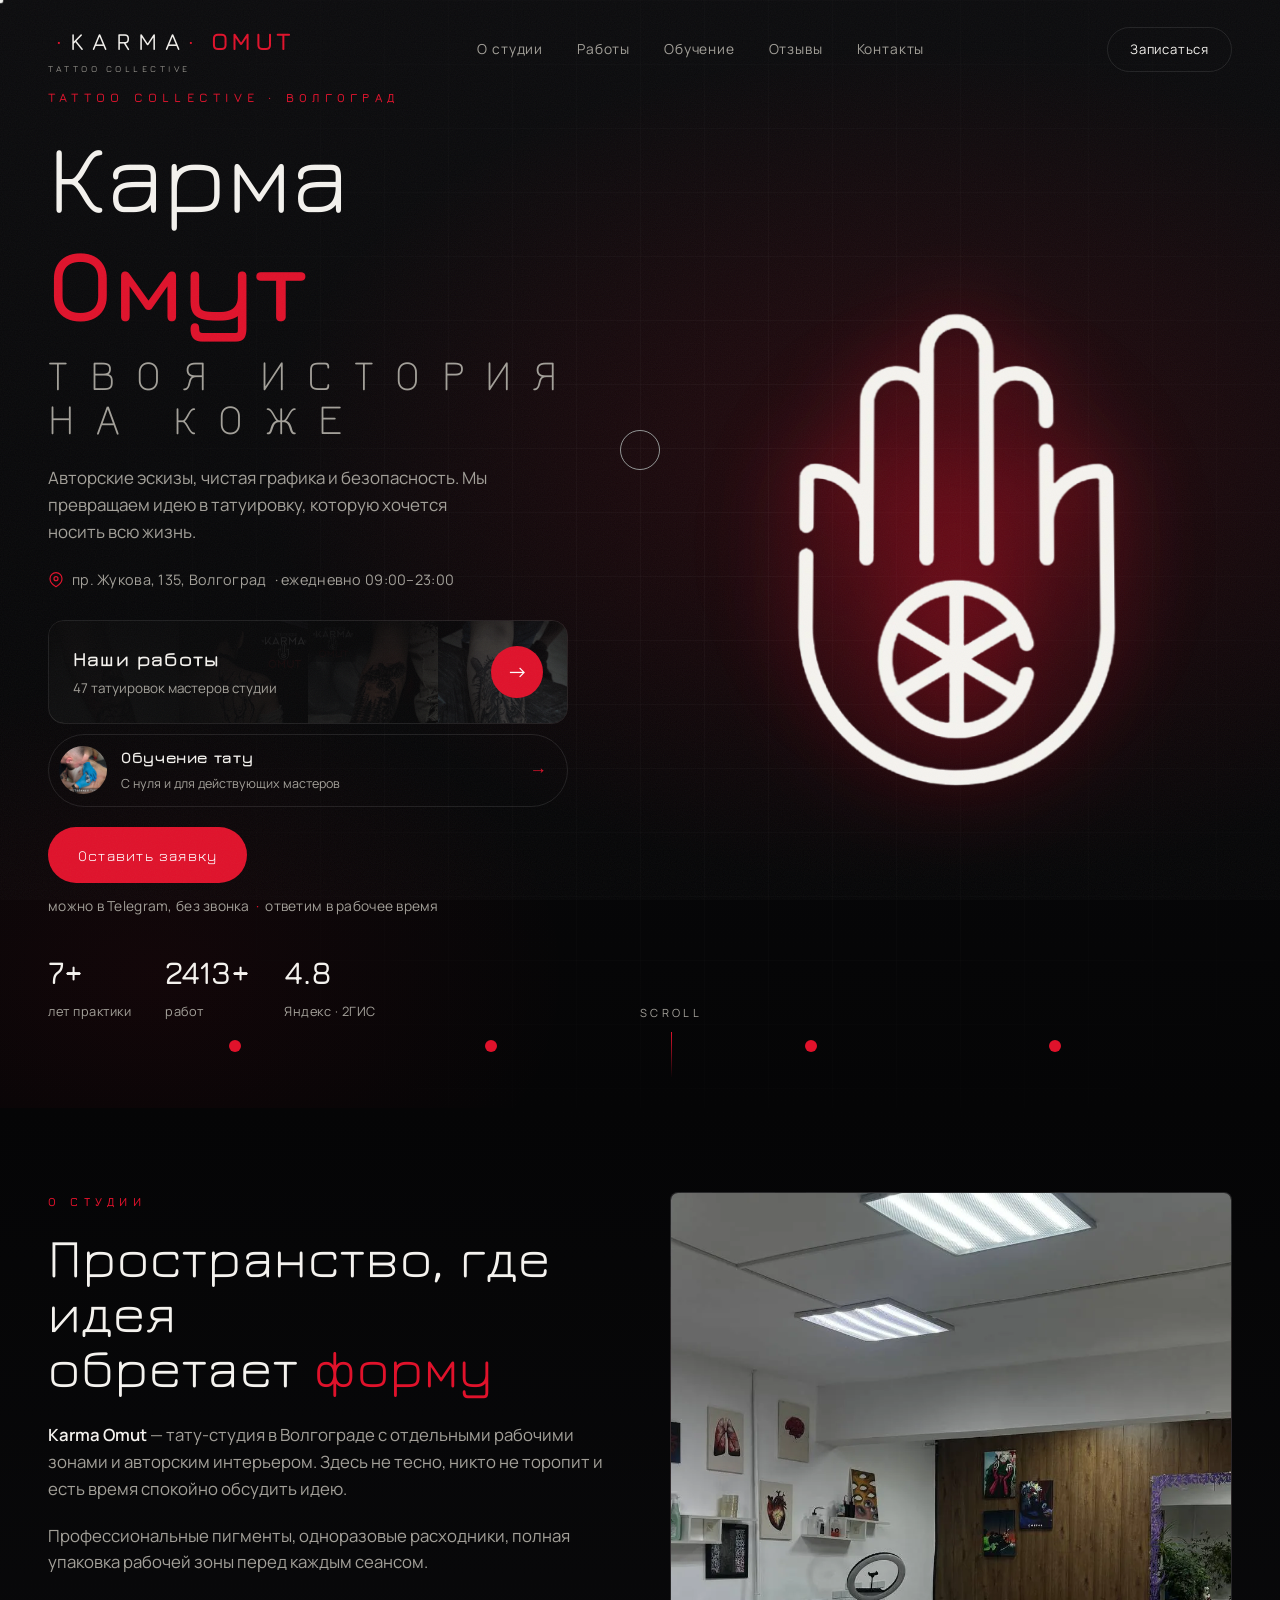
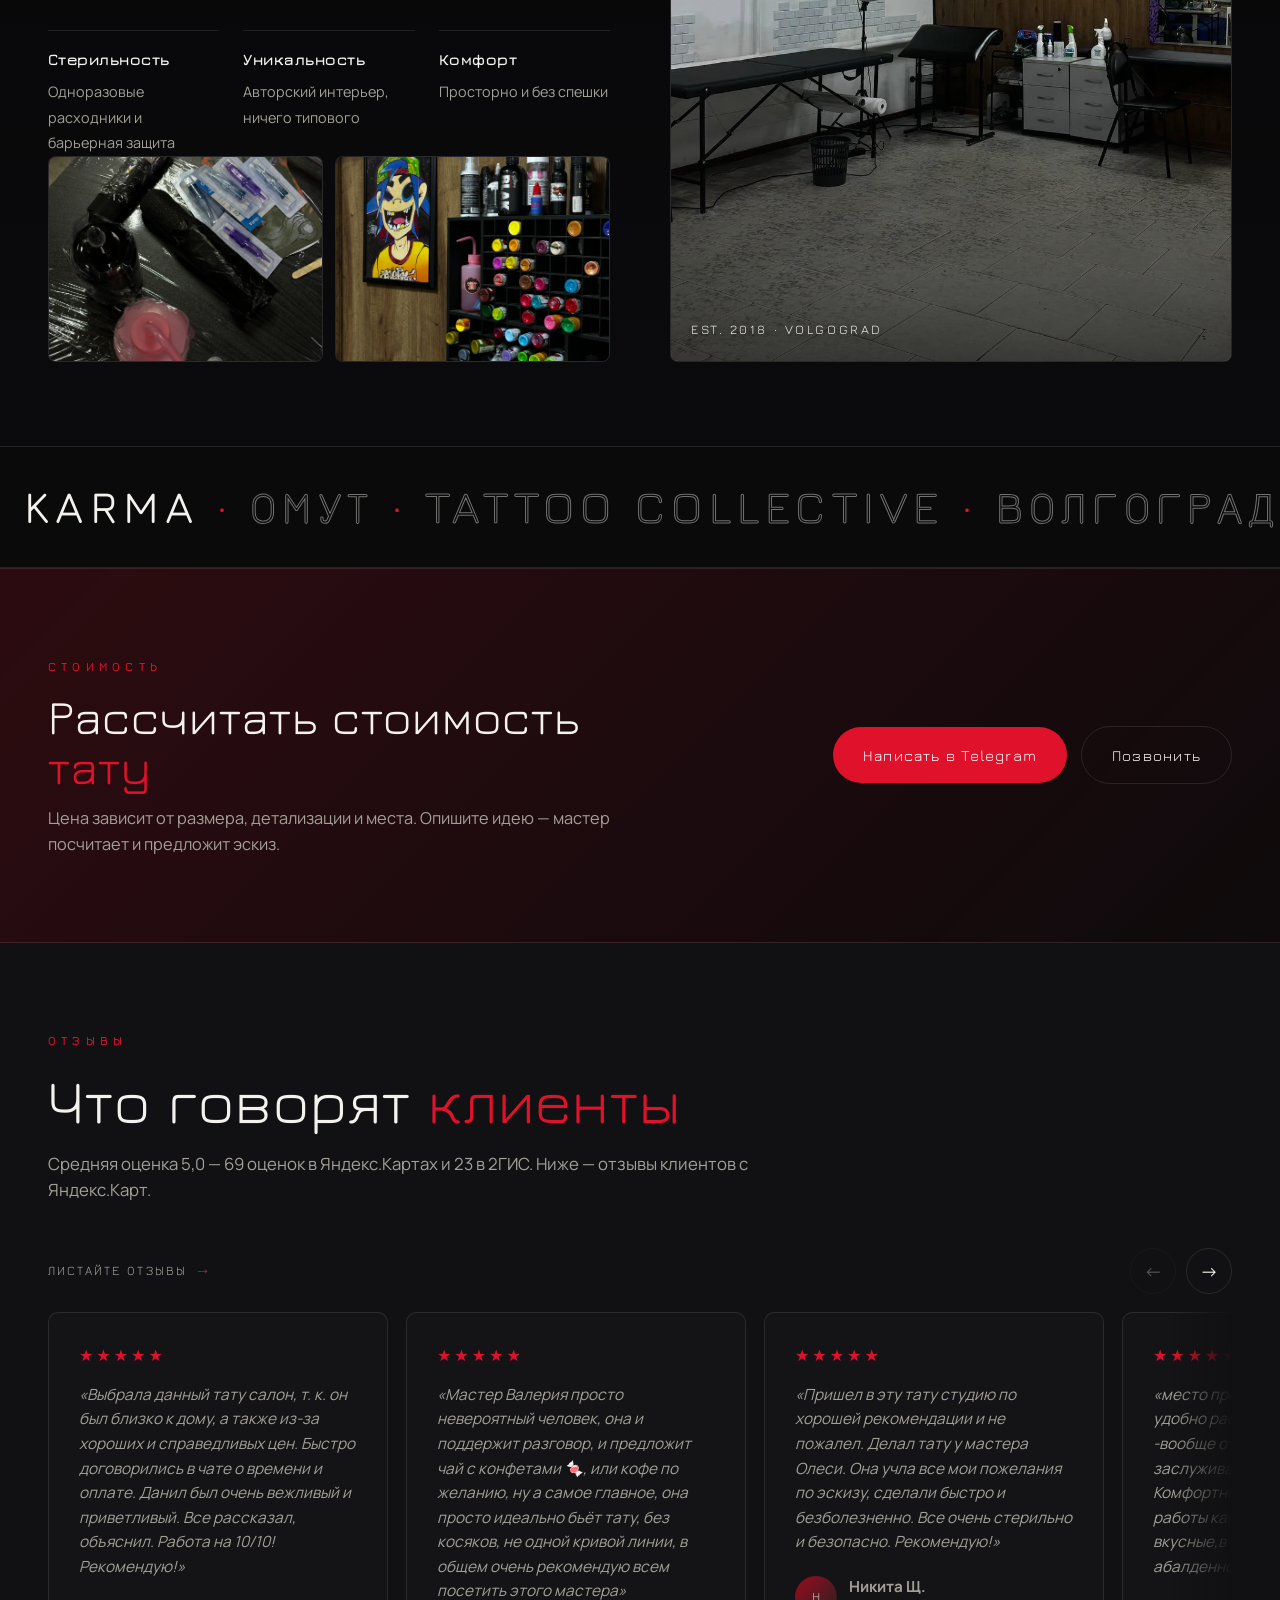
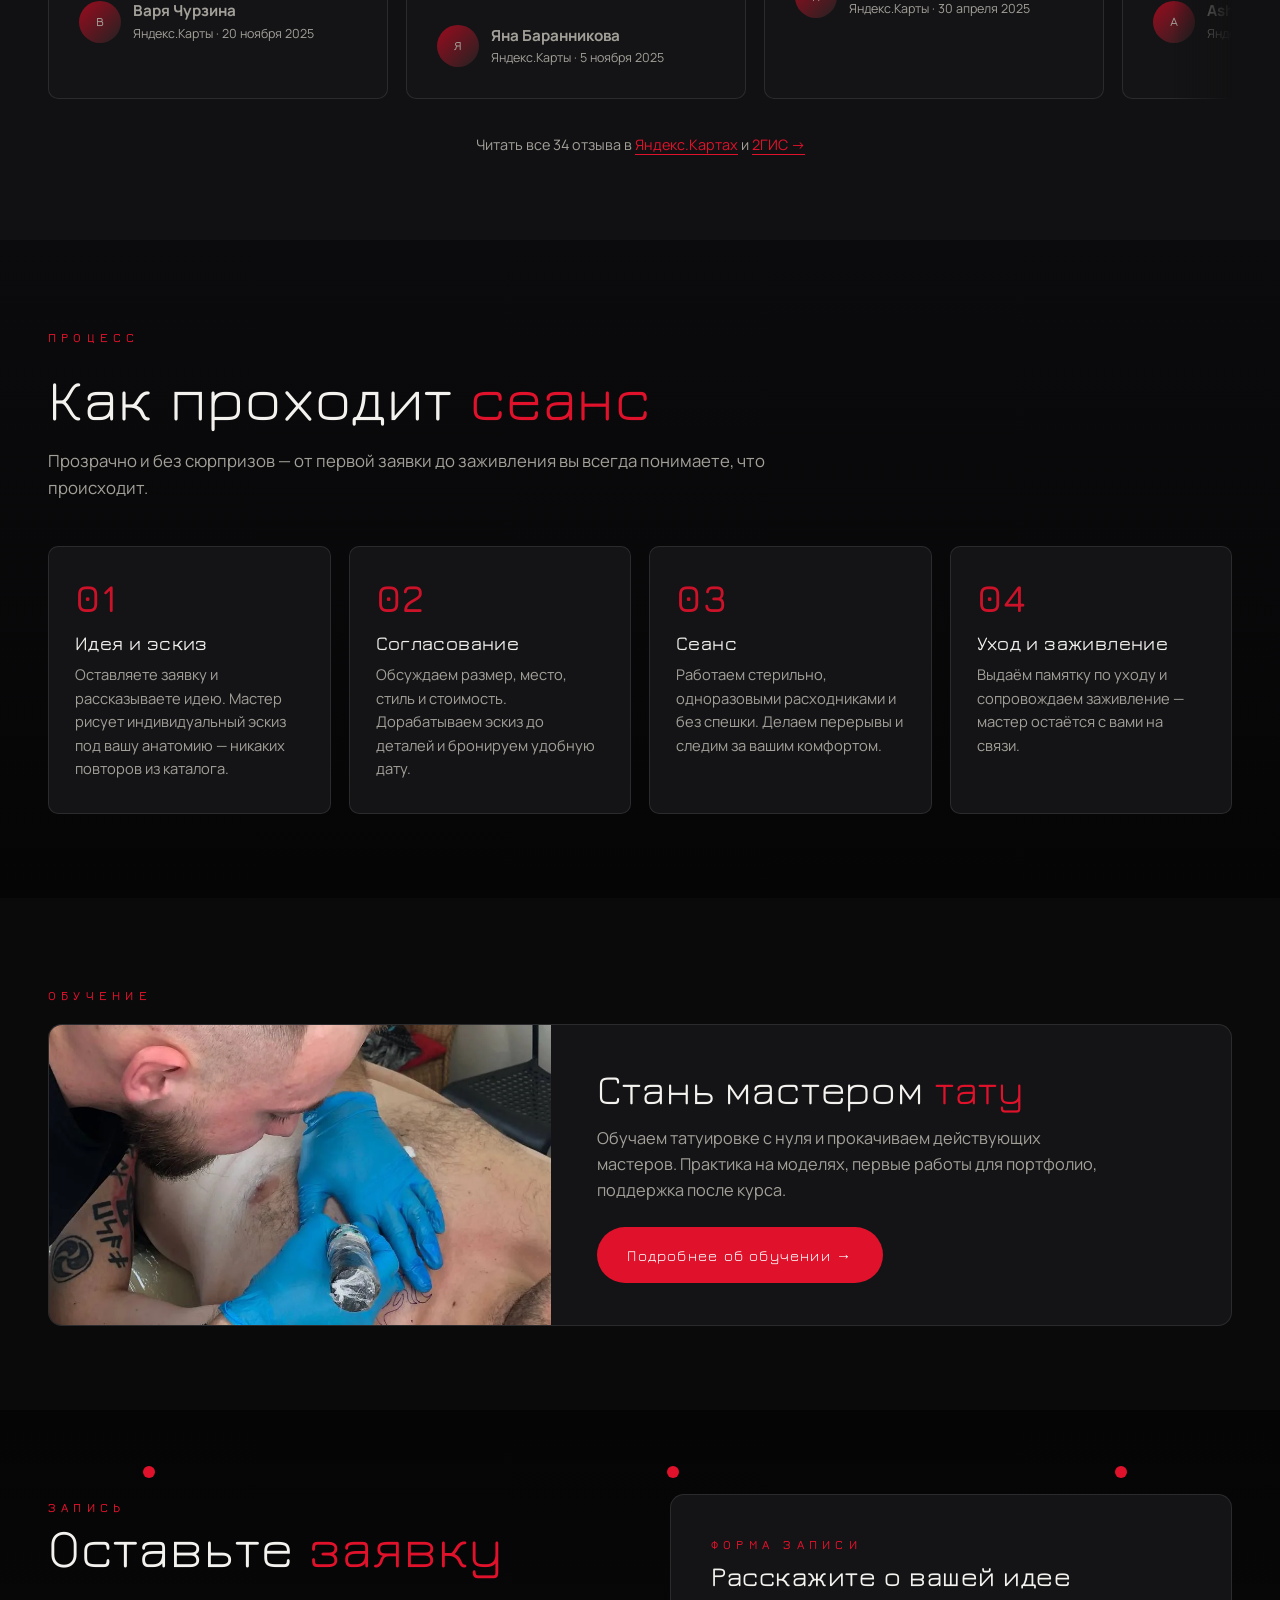
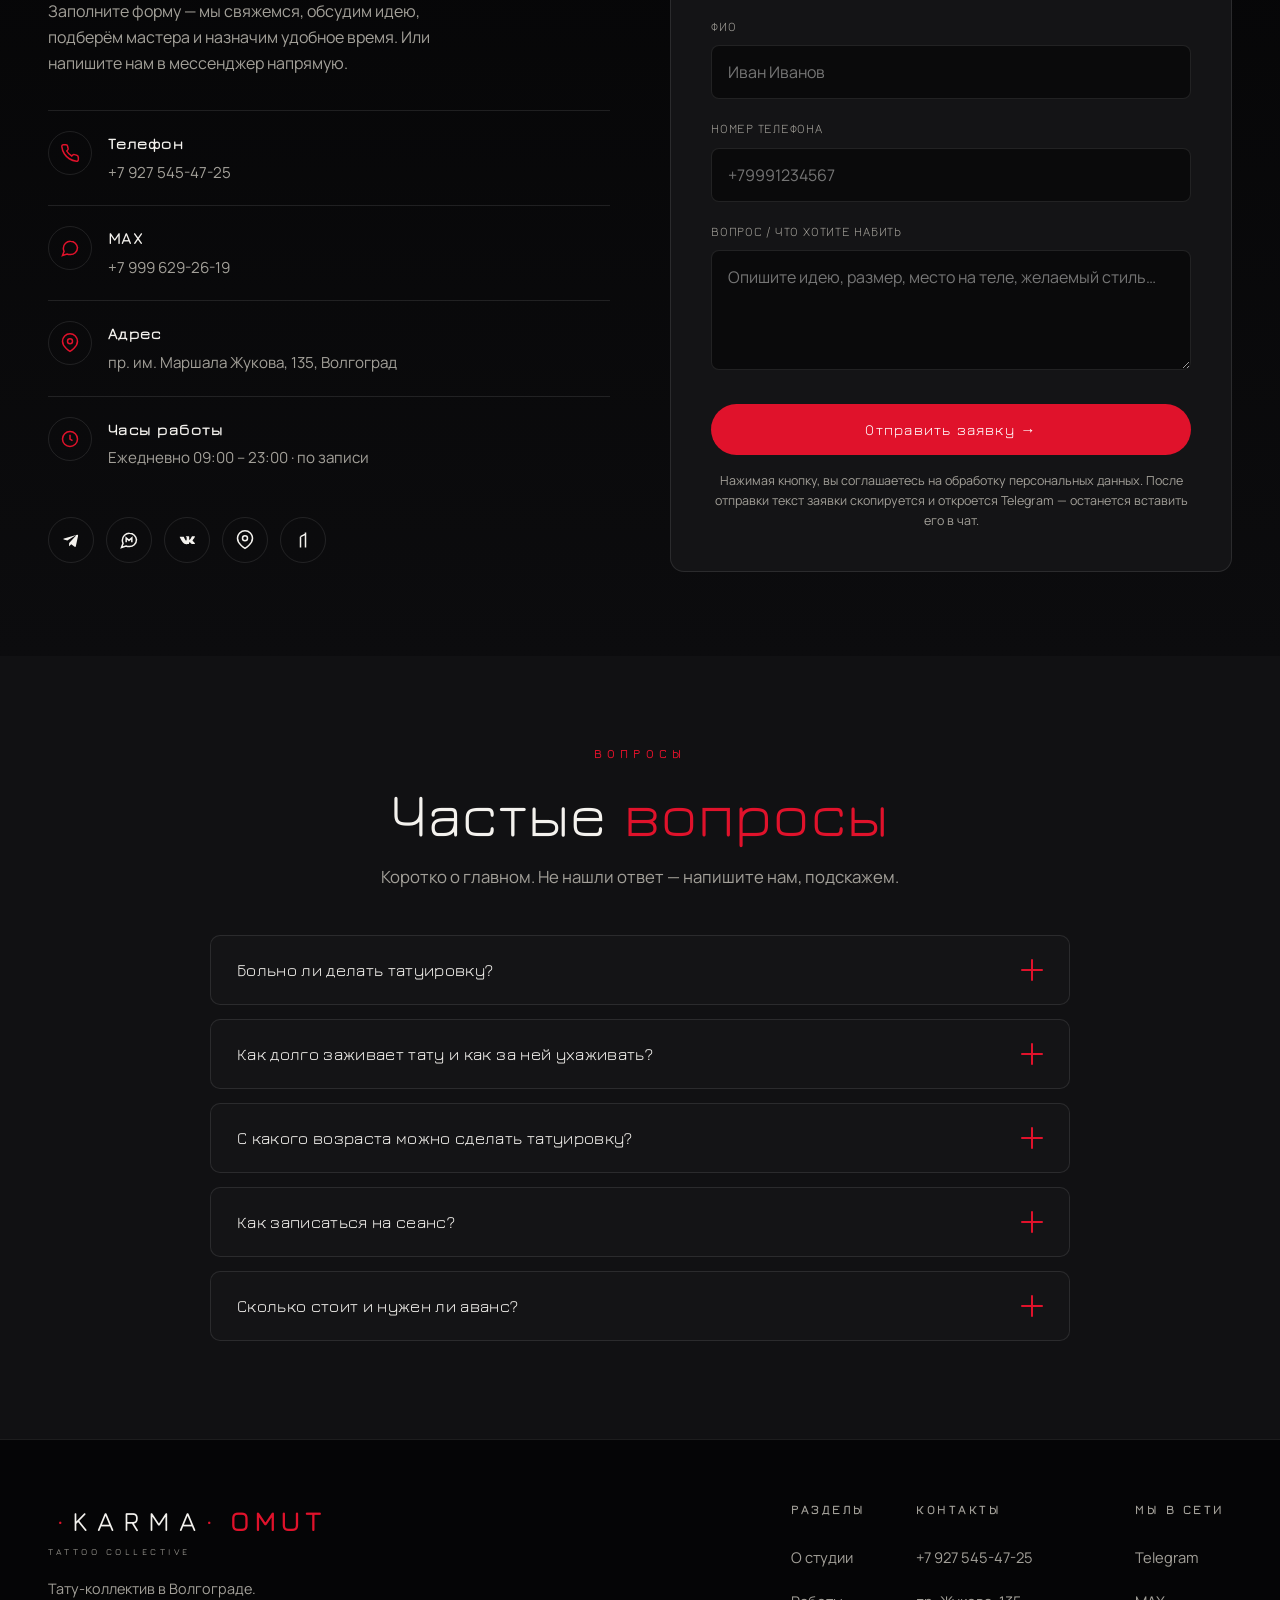
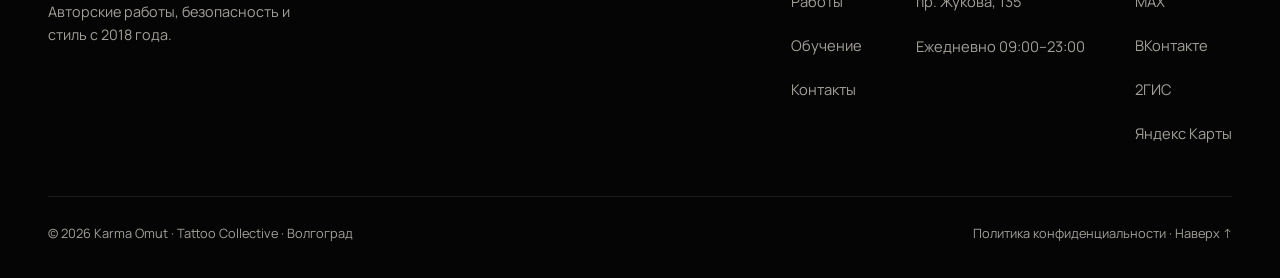
==== commit ea7303d9: "Add files via upload" ====
--- a/index.html
+++ b/index.html
@@ -480,8 +480,8 @@
           </div>
           <div class="field" id="f-phone">
             <label for="phone">Номер телефона</label>
-            <input type="tel" id="phone" name="phone" placeholder="+7 (___) ___-__-__" autocomplete="tel" inputmode="tel" required aria-required="true" aria-describedby="err-phone">
-            <span class="err" id="err-phone">Введите корректный номер телефона</span>
+            <input type="tel" id="phone" name="phone" placeholder="+79991234567" autocomplete="tel" inputmode="numeric" maxlength="12" pattern="\+7[0-9]{10}" required aria-required="true" aria-describedby="err-phone">
+            <span class="err" id="err-phone">Номер в формате +7 и 10 цифр, например +79991234567</span>
           </div>
           <div class="field" id="f-q">
             <label for="question">Вопрос / что хотите набить</label>
@@ -679,9 +679,9 @@
     var stop=function(e){
       if(!dragging)return;
       dragging=false;
-      if(moved){rail.classList.remove("dragging");
-        if(rail.releasePointerCapture&&pid!==null)try{rail.releasePointerCapture(pid);}catch(err){}}
+      if(rail.releasePointerCapture&&pid!==null)try{rail.releasePointerCapture(pid);}catch(err){}
       pid=null;
+      if(moved)rail.classList.remove("dragging");
     };
     rail.addEventListener("pointerup",stop);
     rail.addEventListener("pointercancel",stop);
@@ -848,15 +848,39 @@
   var form=document.getElementById("leadForm"),success=document.getElementById("formSuccess");
   var reset=document.getElementById("resetForm");
   function setErr(id,bad){var f=document.getElementById(id);f.classList.toggle("invalid",bad);var ctrl=f.querySelector("input,textarea");if(ctrl)ctrl.setAttribute("aria-invalid",bad?"true":"false");}
+  /* ---------- маска телефона: строго +7 и десять цифр ----------
+     8 и 7 в начале считаем кодом страны, всё лишнее отбрасываем. */
+  var phoneEl=form.phone;
+  var maskPhone=function(raw){
+    var d=String(raw).replace(/\D/g,"");
+    if(d.charAt(0)==="8"||d.charAt(0)==="7")d=d.slice(1);   /* 8… и 7… — это код страны */
+    return "+7"+d.slice(0,10);
+  };
+  var applyMask=function(){
+    var before=phoneEl.value, atEnd=phoneEl.selectionStart===before.length;
+    var after=maskPhone(before);
+    if(after===before)return;
+    phoneEl.value=after;
+    if(atEnd)phoneEl.setSelectionRange(after.length,after.length);
+  };
+  phoneEl.addEventListener("focus",function(){if(!phoneEl.value)phoneEl.value="+7";});
+  phoneEl.addEventListener("input",applyMask);
+  phoneEl.addEventListener("paste",function(){setTimeout(applyMask,0);});
+  phoneEl.addEventListener("blur",function(){if(phoneEl.value==="+7")phoneEl.value="";});
+  /* стрелки и Backspace не должны съедать «+7» */
+  phoneEl.addEventListener("keydown",function(e){
+    if((e.key==="Backspace"||e.key==="Delete")&&phoneEl.selectionStart<=2&&phoneEl.selectionEnd<=2){
+      e.preventDefault();phoneEl.setSelectionRange(phoneEl.value.length,phoneEl.value.length);}
+  });
+
   form.addEventListener("submit",function(e){
     e.preventDefault();
     var name=form.name.value.trim();
     var phone=form.phone.value.trim();
     var q=form.question.value.trim();
-    var digits=phone.replace(/\D/g,"");
     var ok=true;
     if(name.length<2){setErr("f-name",true);ok=false;}else setErr("f-name",false);
-    if(digits.length<10){setErr("f-phone",true);ok=false;}else setErr("f-phone",false);
+    if(!/^\+7\d{10}$/.test(phone)){setErr("f-phone",true);ok=false;}else setErr("f-phone",false);
     if(q.length<2){setErr("f-q",true);ok=false;}else setErr("f-q",false);
     if(!ok){var bad=form.querySelector(".invalid input,.invalid textarea");if(bad)bad.focus();return;}
     var msg="Здравствуйте! Заявка с сайта Karma Omut:\n"+
--- a/assets/styles.css
+++ b/assets/styles.css
@@ -234,7 +234,7 @@
 .reviews{background:var(--bg-2)}
 /* Отзывы: горизонтальная лента — листается колесом и свайпом,
    карточки примагничиваются к краю */
-.rev-rail{display:flex;gap:18px;overflow-x:auto;scroll-snap-type:x mandatory;
+.rev-rail{display:flex;gap:18px;overflow-x:auto;
   padding-bottom:4px;scrollbar-width:none;-ms-overflow-style:none;
   -webkit-mask-image:linear-gradient(90deg,transparent,#000 5%,#000 95%,transparent);
   mask-image:linear-gradient(90deg,transparent,#000 5%,#000 95%,transparent)}
@@ -245,9 +245,15 @@
 .rev-rail.at-start.at-end{-webkit-mask-image:none;mask-image:none}
 .rev-rail::-webkit-scrollbar{display:none}
 .rev-rail:focus-visible{outline:2px solid var(--red);outline-offset:6px;border-radius:12px}
-.rev-rail .rev{flex:0 0 340px;scroll-snap-align:start}
+.rev-rail .rev{flex:0 0 340px}
+/* примагничивание карточек — только там, где листают пальцем.
+   На мышке оно мешает: после перетаскивания лента отпрыгивала назад. */
+@media (hover:none) and (pointer:coarse){
+  .rev-rail{scroll-snap-type:x mandatory}
+  .rev-rail .rev{scroll-snap-align:start}
+}
 @media (hover:hover) and (pointer:fine){.rev-rail{cursor:grab}}
-.rev-rail.dragging{cursor:grabbing;scroll-snap-type:none;
+.rev-rail.dragging{cursor:grabbing;
   -webkit-user-select:none;user-select:none}
 .rev-rail.dragging .rev{pointer-events:none}
 /* панель над лентой: подсказка слева, стрелки справа */
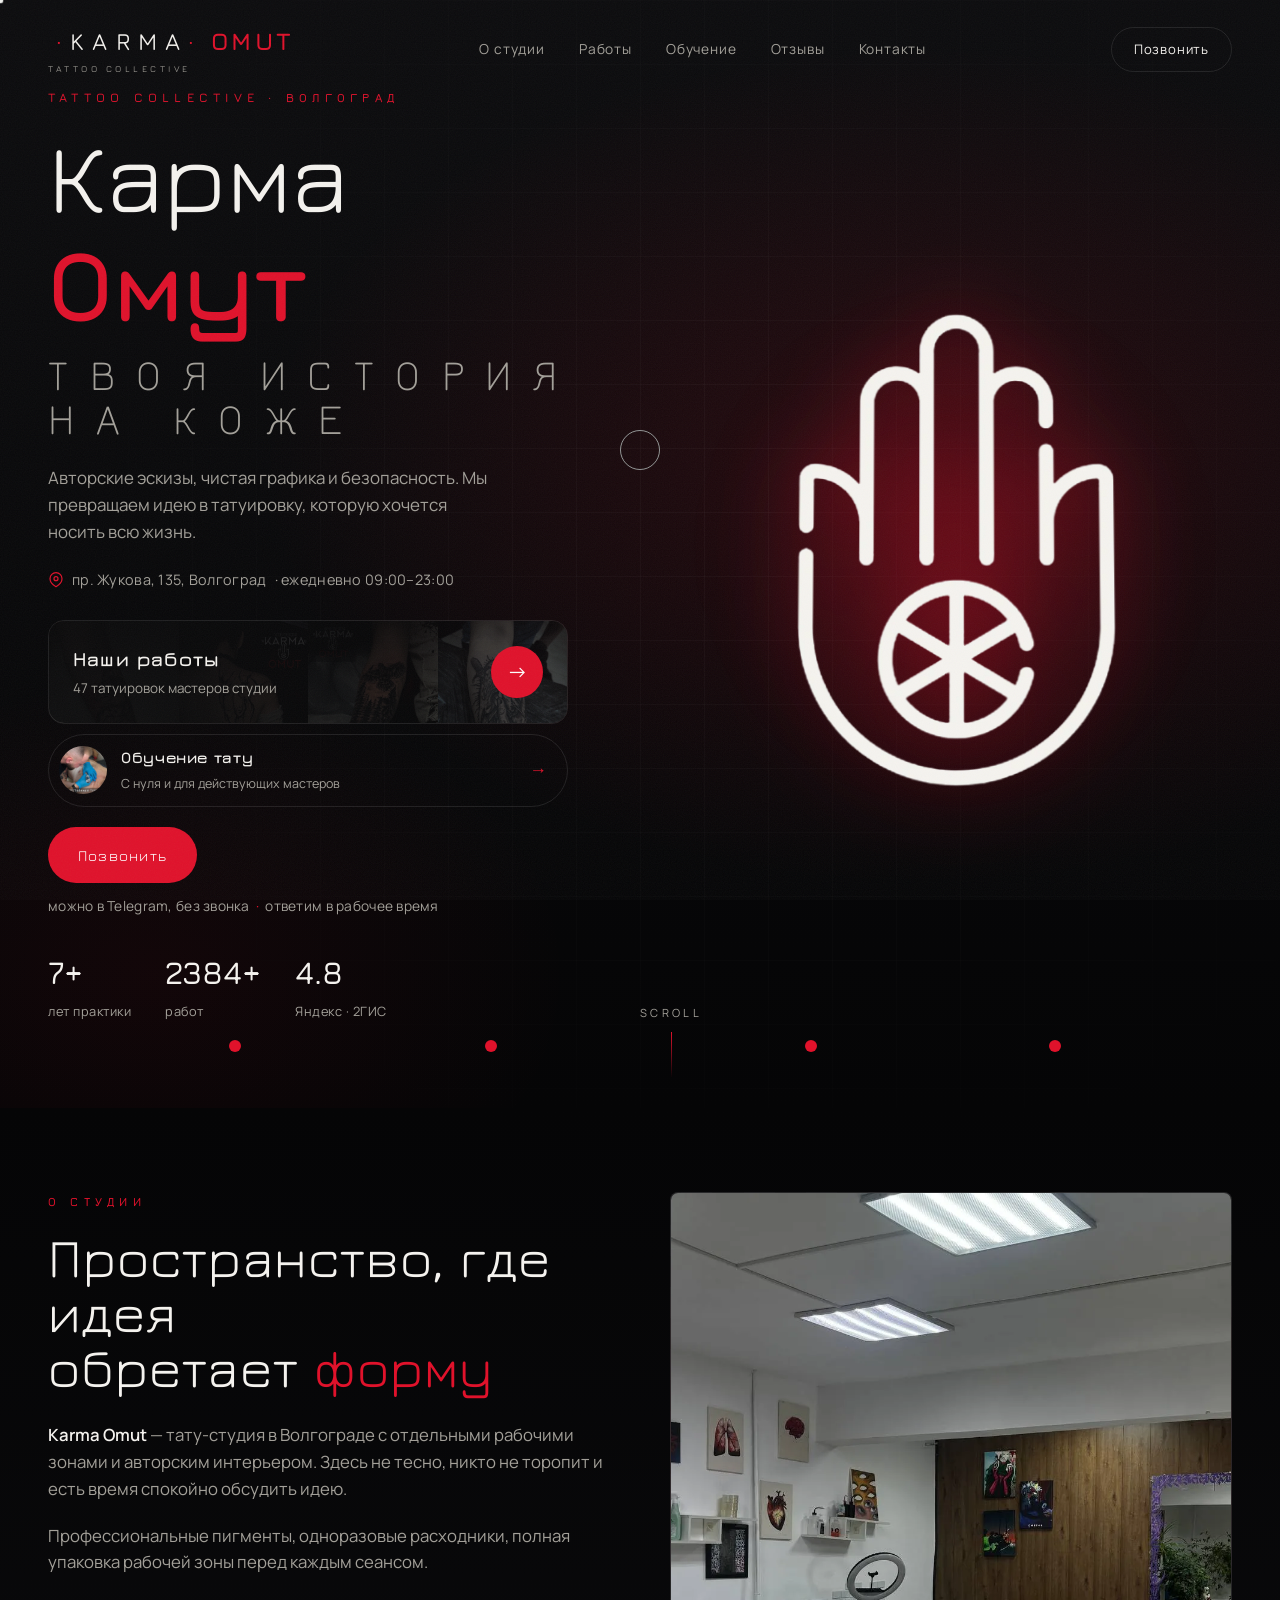
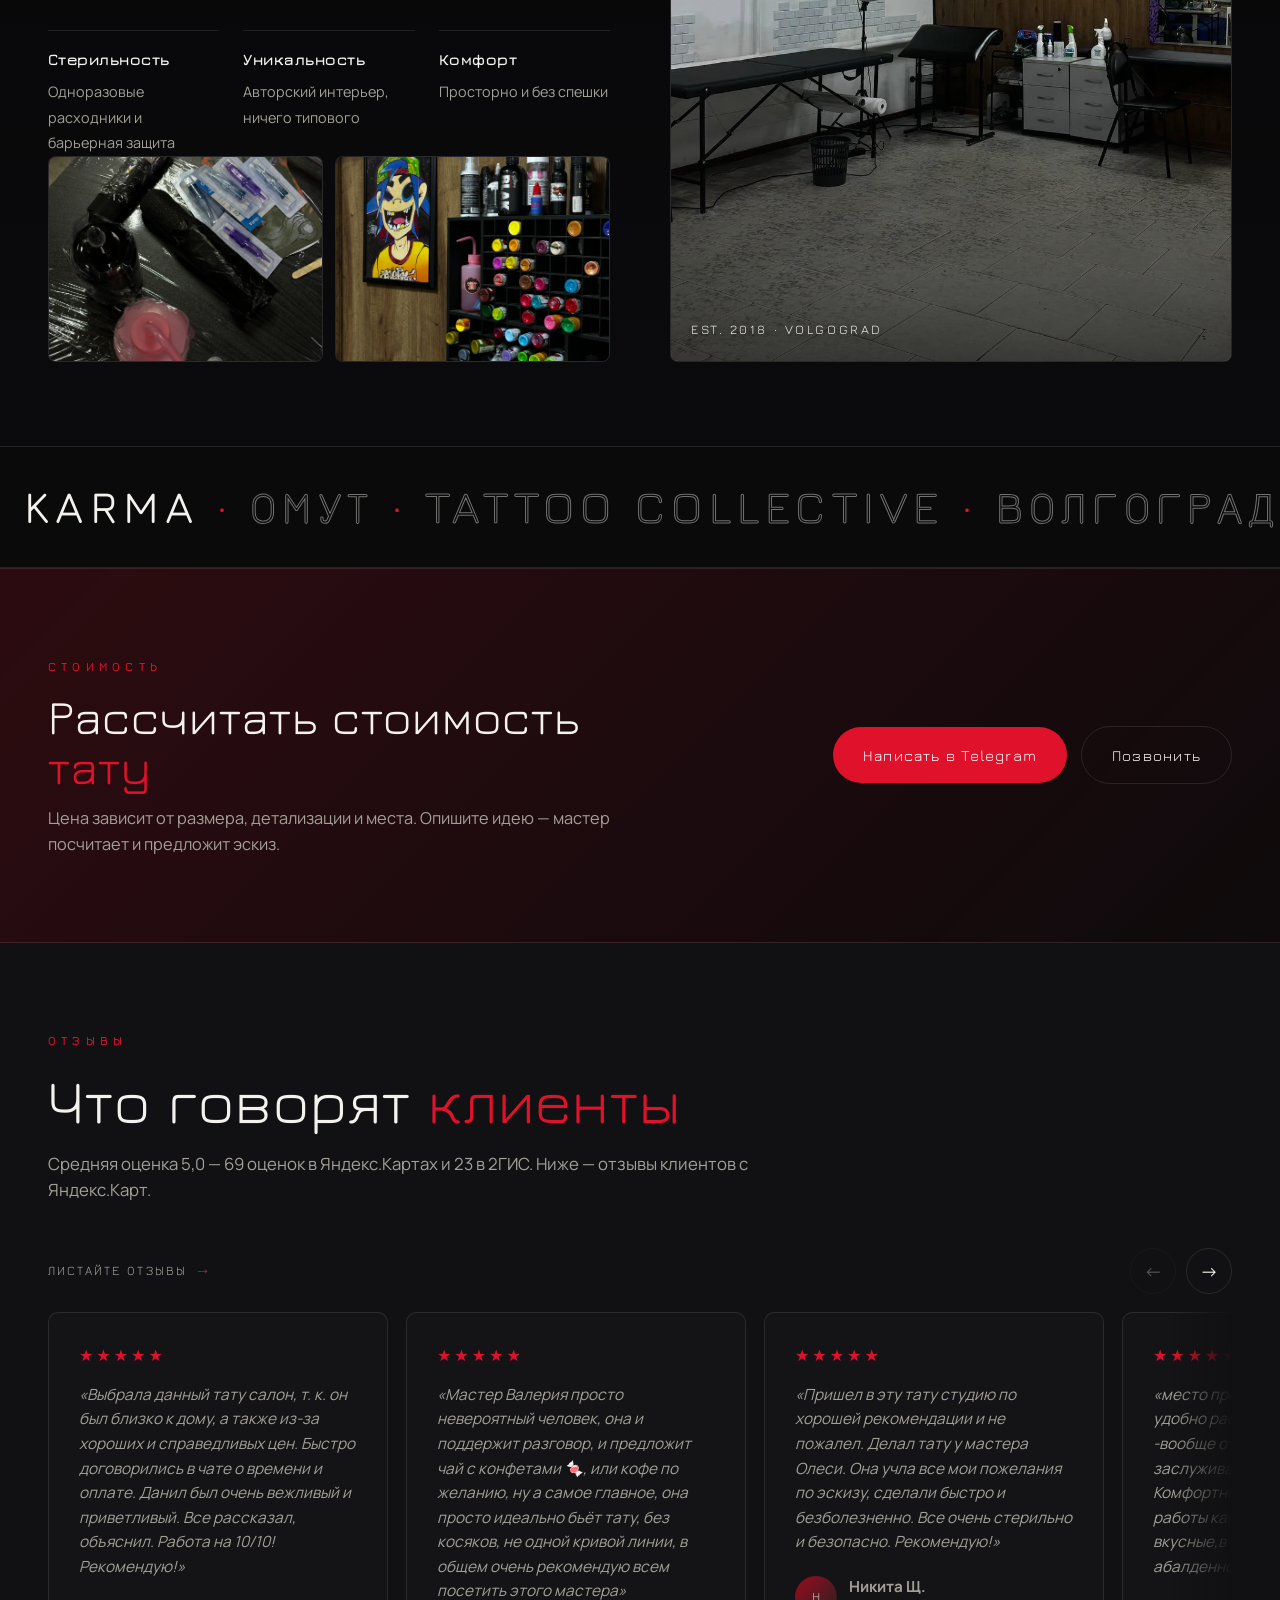
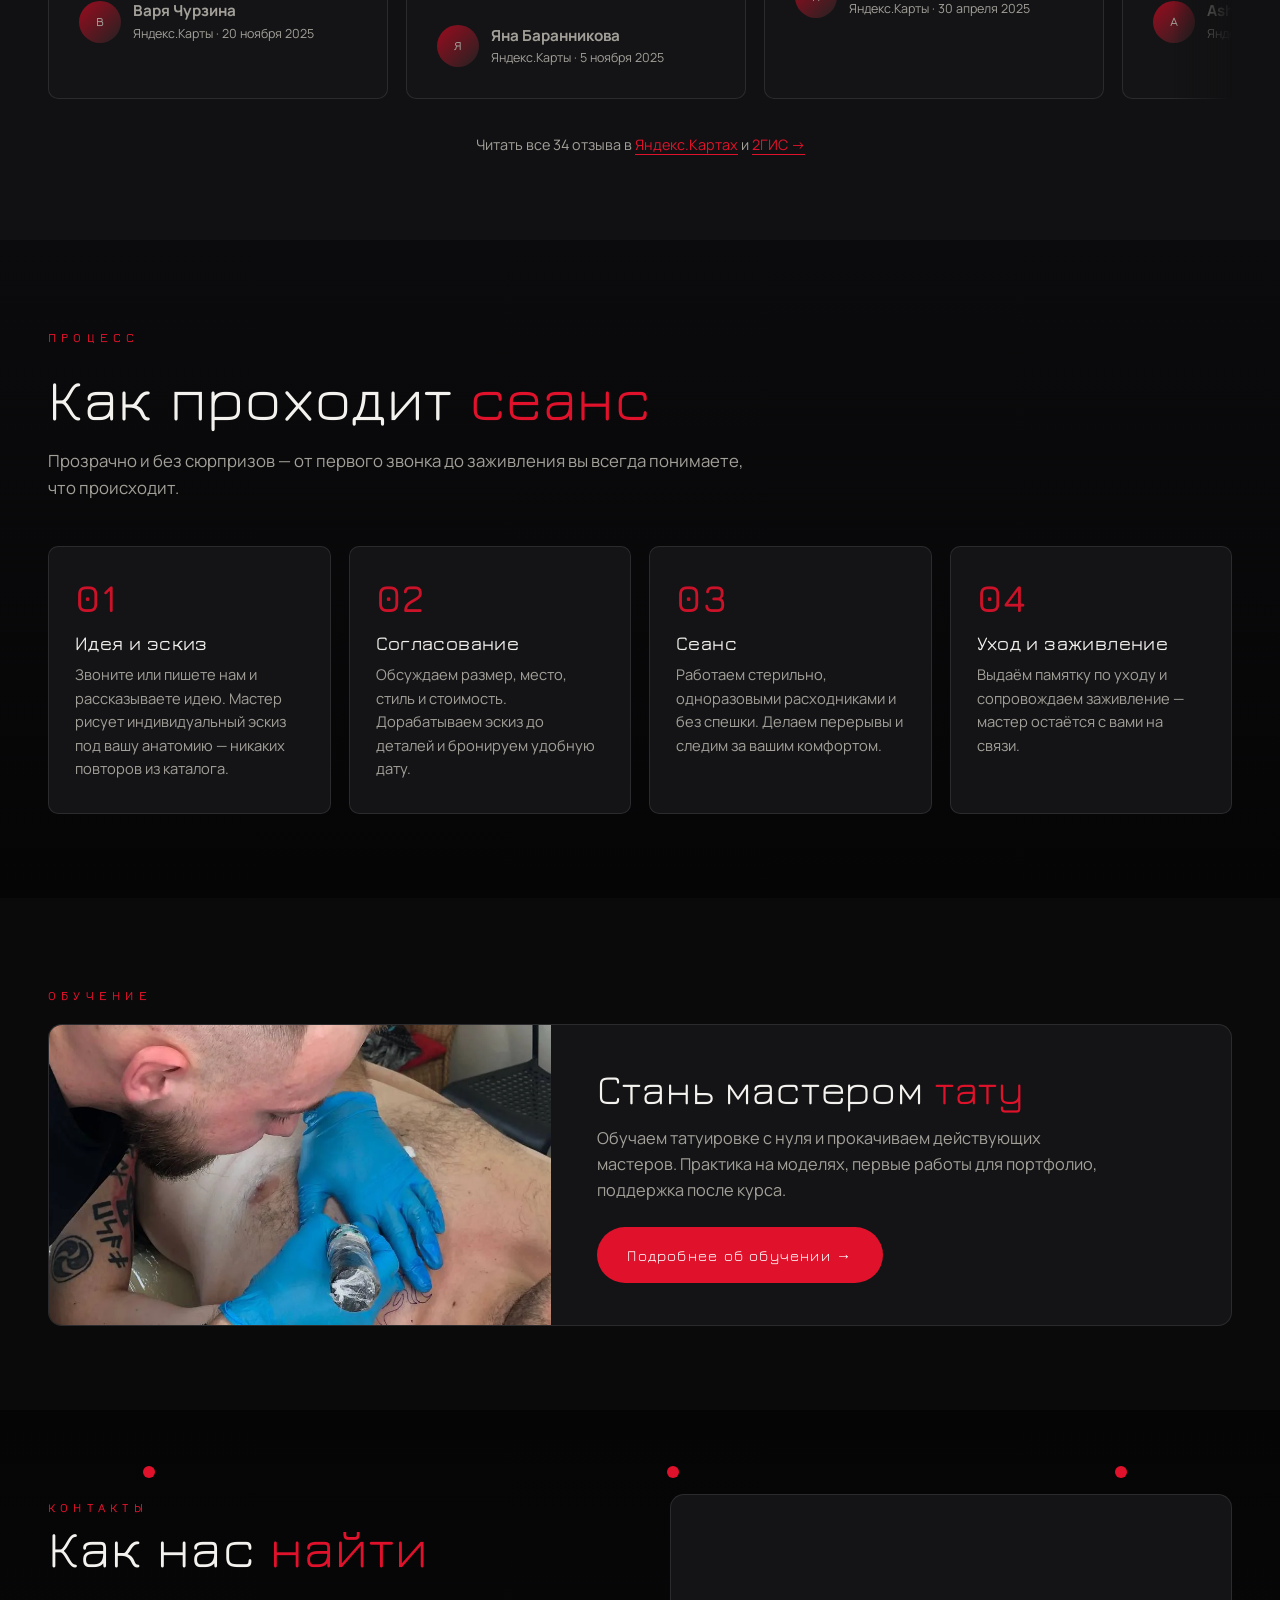
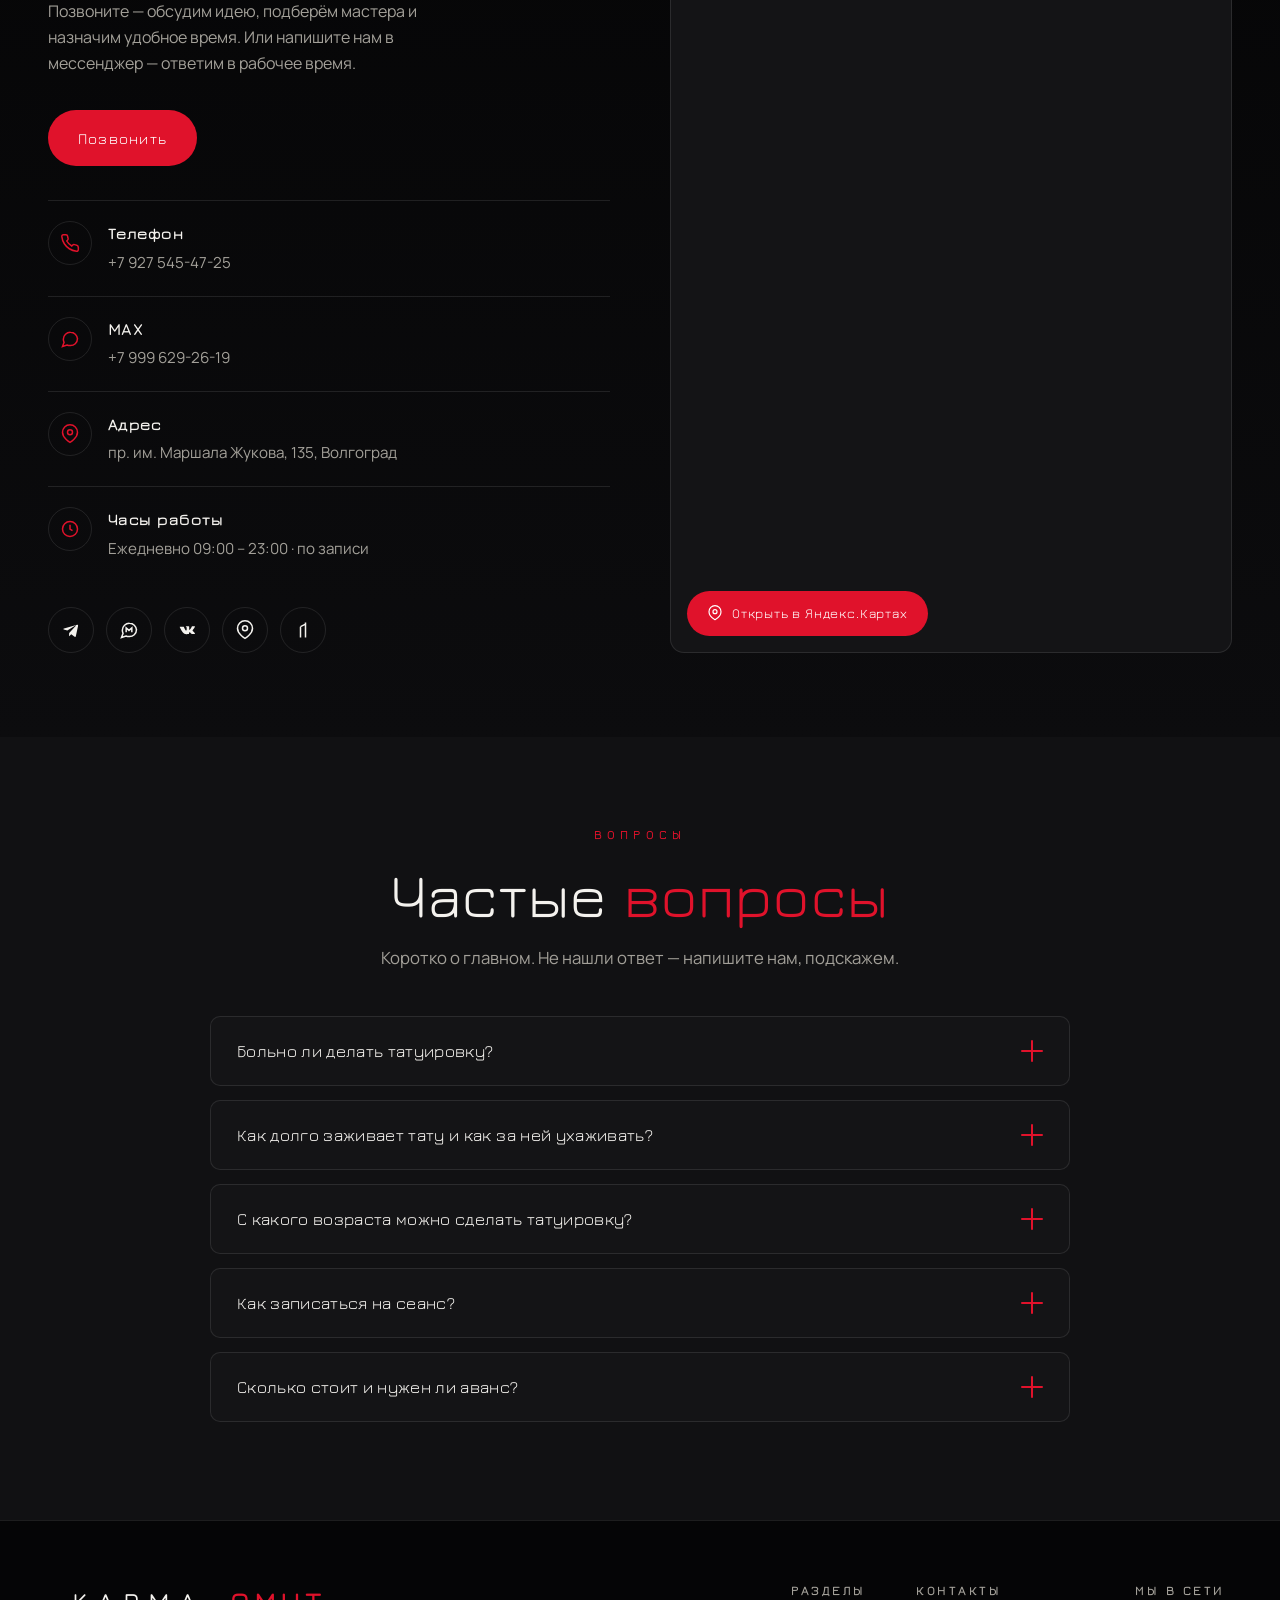
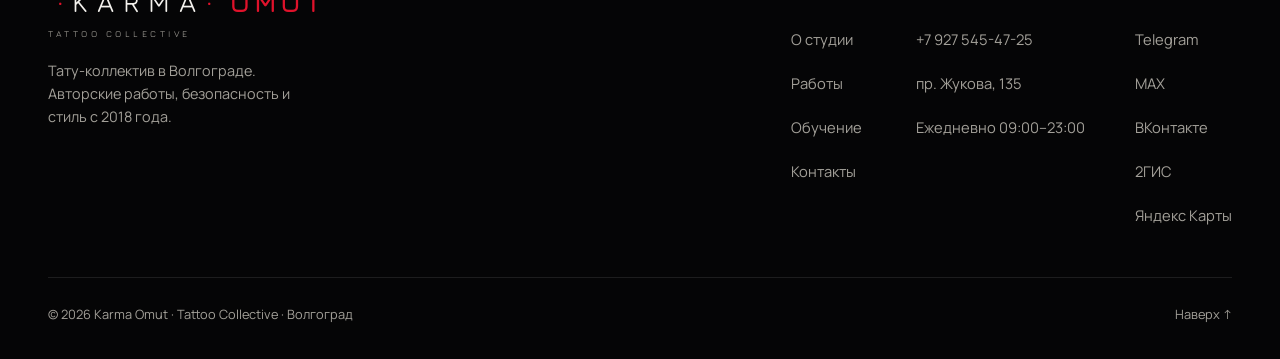
==== commit b2392df6: "Add files via upload" ====
--- a/index.html
+++ b/index.html
@@ -117,7 +117,7 @@
       "name": "Как записаться на сеанс?",
       "acceptedAnswer": {
         "@type": "Answer",
-        "text": "Оставьте заявку через форму на сайте или напишите нам в Telegram или ВКонтакте. Мы свяжемся с вами, обсудим идею, размер и место, подберём мастера и согласуем удобное время. Приём ведётся по предварительной записи."
+        "text": "Позвоните нам по телефону +7 927 545-47-25 или напишите в Telegram, MAX или ВКонтакте. Мы свяжемся с вами, обсудим идею, размер и место, подберём мастера и согласуем удобное время. Приём ведётся по предварительной записи."
       }
     },
     {
@@ -153,7 +153,7 @@
       <a href="#reviews">Отзывы</a>
       <a href="#contact">Контакты</a>
     </nav>
-    <a href="#contact" class="nav-cta">Записаться</a>
+    <a href="tel:+79275454725" class="nav-cta">Позвонить</a>
     <button class="burger" aria-label="Открыть меню" aria-expanded="false" aria-controls="mobileNav" id="burger"><span></span><span></span><span></span></button>
   </div>
 </header>
@@ -202,7 +202,7 @@
         <span class="es-go" aria-hidden="true">→</span>
       </a>
       <div class="hero-actions reveal d4">
-        <a href="#contact" class="btn btn-red" data-hover><span>Оставить заявку</span></a>
+        <a href="tel:+79275454725" class="btn btn-red" data-hover><span>Позвонить</span></a>
       </div>
       <p class="cta-note reveal d4">можно в Telegram, без звонка<span class="sep">·</span>ответим в рабочее время</p>
       <div class="hero-stats reveal d5">
@@ -386,13 +386,13 @@
     <div class="sec-head reveal">
       <span class="eyebrow">Процесс</span>
       <h2 class="wipe">Как проходит <span class="accent">сеанс</span></h2>
-      <p>Прозрачно и без сюрпризов — от первой заявки до заживления вы всегда понимаете, что происходит.</p>
+      <p>Прозрачно и без сюрпризов — от первого звонка до заживления вы всегда понимаете, что происходит.</p>
     </div>
     <div class="proc-grid">
       <div class="proc-card reveal" data-hover>
         <div class="proc-num">01</div>
         <h3>Идея и эскиз</h3>
-        <p>Оставляете заявку и рассказываете идею. Мастер рисует индивидуальный эскиз под вашу анатомию — никаких повторов из каталога.</p>
+        <p>Звоните или пишете нам и рассказываете идею. Мастер рисует индивидуальный эскиз под вашу анатомию — никаких повторов из каталога.</p>
       </div>
       <div class="proc-card reveal d1" data-hover>
         <div class="proc-num">02</div>
@@ -438,9 +438,10 @@
   <div class="wrap">
     <div class="contact-grid">
       <div class="contact-info reveal">
-        <span class="eyebrow">Запись</span>
-        <h2 class="wipe">Оставьте <span class="accent">заявку</span></h2>
-        <p>Заполните форму — мы свяжемся, обсудим идею, подберём мастера и назначим удобное время. Или напишите нам в мессенджер напрямую.</p>
+        <span class="eyebrow">Контакты</span>
+        <h2 class="wipe">Как нас <span class="accent">найти</span></h2>
+        <p>Позвоните — обсудим идею, подберём мастера и назначим удобное время. Или напишите нам в мессенджер — ответим в рабочее время.</p>
+        <a href="tel:+79275454725" class="btn btn-red ci-call" data-hover><span>Позвонить</span></a>
 
         <div class="ci-row">
           <span class="ic"><svg aria-hidden="true" viewBox="0 0 24 24" fill="none" stroke="currentColor" stroke-width="1.8"><path d="M22 16.9v3a2 2 0 0 1-2.2 2 19.8 19.8 0 0 1-8.6-3 19.5 19.5 0 0 1-6-6 19.8 19.8 0 0 1-3-8.6A2 2 0 0 1 4.1 2h3a2 2 0 0 1 2 1.7c.1.9.3 1.8.6 2.6a2 2 0 0 1-.5 2.1L8.1 9.6a16 16 0 0 0 6 6l1.2-1.2a2 2 0 0 1 2.1-.4c.8.3 1.7.5 2.6.6a2 2 0 0 1 1.7 2Z"/></svg></span>
@@ -468,35 +469,13 @@
         </div>
       </div>
 
-      <!-- FORM -->
-      <div class="form-card reveal d2">
-        <form id="leadForm" novalidate>
-          <span class="eyebrow">Форма записи</span>
-          <h3>Расскажите о вашей идее</h3>
-          <div class="field" id="f-name">
-            <label for="name">ФИО</label>
-            <input type="text" id="name" name="name" placeholder="Иван Иванов" autocomplete="name" required aria-required="true" aria-describedby="err-name">
-            <span class="err" id="err-name">Пожалуйста, укажите ваше имя</span>
-          </div>
-          <div class="field" id="f-phone">
-            <label for="phone">Номер телефона</label>
-            <input type="tel" id="phone" name="phone" placeholder="+79991234567" autocomplete="tel" inputmode="numeric" maxlength="12" pattern="\+7[0-9]{10}" required aria-required="true" aria-describedby="err-phone">
-            <span class="err" id="err-phone">Номер в формате +7 и 10 цифр, например +79991234567</span>
-          </div>
-          <div class="field" id="f-q">
-            <label for="question">Вопрос / что хотите набить</label>
-            <textarea id="question" name="question" rows="4" required aria-required="true" aria-describedby="err-q" placeholder="Опишите идею, размер, место на теле, желаемый стиль…"></textarea>
-            <span class="err" id="err-q">Опишите вашу идею хотя бы парой слов</span>
-          </div>
-          <button type="submit" class="btn btn-red" data-hover><span>Отправить заявку →</span></button>
-          <p class="form-note">Нажимая кнопку, вы соглашаетесь на <a href="privacy.html" target="_blank" rel="noopener">обработку персональных данных</a>. После отправки текст заявки скопируется и откроется Telegram — останется вставить его в чат.</p>
-        </form>
-        <div class="form-success" id="formSuccess" role="status" aria-live="polite">
-          <div class="ok" aria-hidden="true">✓</div>
-          <h3>Заявка отправлена!</h3>
-          <p>Текст заявки скопирован, мы открыли Telegram — вставьте сообщение в чат и отправьте. Если не открылся — позвоните нам: +7 927 545-47-25</p>
-          <button class="btn btn-ghost" id="resetForm" data-hover>Отправить ещё раз</button>
-        </div>
+      <!-- КАРТА -->
+      <div class="map-card reveal d2">
+        <iframe src="https://yandex.ru/map-widget/v1/?ll=44.486890%2C48.745257&amp;z=17&amp;pt=44.486890,48.745257,pm2rdm" loading="lazy" referrerpolicy="no-referrer-when-downgrade"
+                title="Карта: пр. им. Маршала Жукова, 135, Волгоград"></iframe>
+        <a class="map-link" href="https://yandex.ru/maps/org/karma_omut/4359489726/"
+           target="_blank" rel="noopener" data-hover>
+          <svg aria-hidden="true" viewBox="0 0 24 24" fill="none" stroke="currentColor" stroke-width="1.8"><path d="M21 10c0 7-9 12-9 12s-9-5-9-12a9 9 0 0 1 18 0Z"/><circle cx="12" cy="10" r="3"/></svg>Открыть в Яндекс.Картах</a>
       </div>
     </div>
   </div>
@@ -525,7 +504,7 @@
       </div>
       <div class="faq-item">
         <button type="button" class="faq-q" aria-expanded="false" data-hover><span>Как записаться на сеанс?</span><span class="ic" aria-hidden="true"></span></button>
-        <div class="faq-a"><div><p>Оставьте заявку через форму на сайте или напишите нам в Telegram или ВКонтакте. Мы свяжемся с вами, обсудим идею, размер и место, подберём мастера и согласуем удобное время. Приём ведётся по предварительной записи.</p></div></div>
+        <div class="faq-a"><div><p>Позвоните нам по телефону +7 927 545-47-25 или напишите в Telegram, MAX или ВКонтакте. Мы свяжемся с вами, обсудим идею, размер и место, подберём мастера и согласуем удобное время. Приём ведётся по предварительной записи.</p></div></div>
       </div>
       <div class="faq-item">
         <button type="button" class="faq-q" aria-expanded="false" data-hover><span>Сколько стоит и нужен ли аванс?</span><span class="ic" aria-hidden="true"></span></button>
@@ -573,7 +552,7 @@
     </div>
     <div class="foot-bottom">
       <span>© <span id="year"></span> Karma Omut · Tattoo Collective · Волгоград</span>
-      <span class="foot-legal"><a href="privacy.html">Политика конфиденциальности</a> · <a href="#top">Наверх ↑</a></span>
+      <span class="foot-legal"><a href="#top">Наверх ↑</a></span>
     </div>
   </div>
 </footer>
@@ -582,7 +561,7 @@
 <nav class="mbar" aria-label="Быстрые действия">
   <a href="tel:+79275454725" data-hover><svg aria-hidden="true" viewBox="0 0 24 24" fill="none" stroke="currentColor" stroke-width="1.8"><path d="M22 16.9v3a2 2 0 0 1-2.2 2 19.8 19.8 0 0 1-8.6-3 19.5 19.5 0 0 1-6-6 19.8 19.8 0 0 1-3-8.6A2 2 0 0 1 4.1 2h3a2 2 0 0 1 2 1.7c.1.9.3 1.8.6 2.6a2 2 0 0 1-.5 2.1L8.1 9.6a16 16 0 0 0 6 6l1.2-1.2a2 2 0 0 1 2.1-.4c.8.3 1.7.5 2.6.6a2 2 0 0 1 1.7 2Z"/></svg>Позвонить</a>
   <a href="https://vk.ru/karmaomut" target="_blank" rel="noopener"><svg aria-hidden="true" viewBox="0 0 24 24" fill="currentColor"><path d="M12.8 16.9h1s.3 0 .5-.2c.1-.1.1-.4.1-.4s0-1.4.6-1.6c.6-.2 1.5 1.3 2.4 1.9.6.4 1.1.3 1.1.3h2.3s1.2-.1.6-1c-.1-.1-.4-.8-1.8-2.1-1.4-1.4-1.2-1.1.5-3.4 1.1-1.4 1.5-2.2 1.4-2.6-.1-.3-.8-.2-.8-.2h-2.5s-.2 0-.3.1c-.1.1-.2.2-.2.2s-.4 1.1-1 2.1c-1.1 2-1.6 2.1-1.8 2-.4-.3-.3-1.1-.3-1.7 0-1.8.3-2.6-.5-2.8-.3-.1-.5-.1-1.2-.1-.9 0-1.6 0-2 .2-.3.1-.5.5-.4.5.2 0 .6.1.8.4.3.4.3 1.3.3 1.3s.2 2.4-.4 2.7c-.4.2-1-.2-2-2.1-.5-1-.9-2-.9-2s-.1-.2-.2-.3c-.1-.1-.3-.1-.3-.1H3.9s-.4 0-.5.2c-.1.1 0 .4 0 .4s1.9 4.4 4 6.6c2 2 4.2 1.9 4.2 1.9Z"/></svg>Группа ВК</a>
-  <a href="#contact" class="book"><svg aria-hidden="true" viewBox="0 0 24 24" fill="none" stroke="currentColor" stroke-width="1.8"><path d="M12 20h9"/><path d="M16.5 3.5a2.1 2.1 0 0 1 3 3L7 19l-4 1 1-4Z"/></svg>Записаться</a>
+  <a href="#contact" class="book"><svg aria-hidden="true" viewBox="0 0 24 24" fill="none" stroke="currentColor" stroke-width="1.8"><path d="M21 10c0 7-9 12-9 12s-9-5-9-12a9 9 0 0 1 18 0Z"/><circle cx="12" cy="10" r="3"/></svg>Контакты</a>
 </nav>
 <button type="button" class="totop" aria-label="Наверх" data-hover>↑</button>
 
@@ -844,60 +823,6 @@
     raf=requestAnimationFrame(anim);
   }
 
-  /* ---------- form ---------- */
-  var form=document.getElementById("leadForm"),success=document.getElementById("formSuccess");
-  var reset=document.getElementById("resetForm");
-  function setErr(id,bad){var f=document.getElementById(id);f.classList.toggle("invalid",bad);var ctrl=f.querySelector("input,textarea");if(ctrl)ctrl.setAttribute("aria-invalid",bad?"true":"false");}
-  /* ---------- маска телефона: строго +7 и десять цифр ----------
-     8 и 7 в начале считаем кодом страны, всё лишнее отбрасываем. */
-  var phoneEl=form.phone;
-  var maskPhone=function(raw){
-    var d=String(raw).replace(/\D/g,"");
-    if(d.charAt(0)==="8"||d.charAt(0)==="7")d=d.slice(1);   /* 8… и 7… — это код страны */
-    return "+7"+d.slice(0,10);
-  };
-  var applyMask=function(){
-    var before=phoneEl.value, atEnd=phoneEl.selectionStart===before.length;
-    var after=maskPhone(before);
-    if(after===before)return;
-    phoneEl.value=after;
-    if(atEnd)phoneEl.setSelectionRange(after.length,after.length);
-  };
-  phoneEl.addEventListener("focus",function(){if(!phoneEl.value)phoneEl.value="+7";});
-  phoneEl.addEventListener("input",applyMask);
-  phoneEl.addEventListener("paste",function(){setTimeout(applyMask,0);});
-  phoneEl.addEventListener("blur",function(){if(phoneEl.value==="+7")phoneEl.value="";});
-  /* стрелки и Backspace не должны съедать «+7» */
-  phoneEl.addEventListener("keydown",function(e){
-    if((e.key==="Backspace"||e.key==="Delete")&&phoneEl.selectionStart<=2&&phoneEl.selectionEnd<=2){
-      e.preventDefault();phoneEl.setSelectionRange(phoneEl.value.length,phoneEl.value.length);}
-  });
-
-  form.addEventListener("submit",function(e){
-    e.preventDefault();
-    var name=form.name.value.trim();
-    var phone=form.phone.value.trim();
-    var q=form.question.value.trim();
-    var ok=true;
-    if(name.length<2){setErr("f-name",true);ok=false;}else setErr("f-name",false);
-    if(!/^\+7\d{10}$/.test(phone)){setErr("f-phone",true);ok=false;}else setErr("f-phone",false);
-    if(q.length<2){setErr("f-q",true);ok=false;}else setErr("f-q",false);
-    if(!ok){var bad=form.querySelector(".invalid input,.invalid textarea");if(bad)bad.focus();return;}
-    var msg="Здравствуйте! Заявка с сайта Karma Omut:\n"+
-      "ФИО: "+name+"\n"+
-      "Телефон: "+phone+"\n"+
-      "Вопрос: "+q;
-    /* Telegram не умеет подставлять текст в личный чат — копируем заявку в буфер */
-    try{
-      if(navigator.clipboard&&navigator.clipboard.writeText){navigator.clipboard.writeText(msg);}
-      else{var ta=document.createElement("textarea");ta.value=msg;ta.setAttribute("readonly","");
-        ta.style.position="fixed";ta.style.opacity="0";document.body.appendChild(ta);
-        ta.select();document.execCommand("copy");document.body.removeChild(ta);}
-    }catch(err){}
-    window.open("https://t.me/Danil_kor","_blank");
-    success.classList.add("show");
-  });
-  reset.addEventListener("click",function(){form.reset();success.classList.remove("show");});
 })();
 </script>
 
--- a/assets/styles.css
+++ b/assets/styles.css
@@ -34,15 +34,12 @@
 /* keyboard focus (custom cursor hides the pointer, so this is essential) */
 :focus-visible{outline:2px solid var(--red);outline-offset:3px}
 a:focus-visible,button:focus-visible,.nav-cta:focus-visible,.btn:focus-visible{outline:2px solid var(--red);outline-offset:4px}
-.field input:focus-visible,.field textarea:focus-visible{outline:2px solid var(--red);outline-offset:2px}
 /* skip link */
 .skip-link{position:absolute;left:-9999px;top:0;z-index:10001;background:var(--red);color:#fff;padding:12px 20px;border-radius:0 0 8px 0;font-family:"Jura",sans-serif;letter-spacing:.04em}
 .skip-link:focus{left:0}
 
 .wrap{width:100%;max-width:var(--maxw);margin:0 auto;padding:0 28px}
 .eyebrow{font-family:"Jura",sans-serif;font-size:.78rem;letter-spacing:.42em;text-transform:uppercase;color:var(--red);font-weight:600}
-.eyebrow.dim{color:var(--muted)}
-
 /* ==================== CUSTOM CURSOR ==================== */
 .cursor-dot,.cursor-ring{position:fixed;top:0;left:0;z-index:10020;pointer-events:none;border-radius:50%;
   transform:translate(-50%,-50%);will-change:transform;mix-blend-mode:difference}
@@ -133,11 +130,7 @@
 }
 .hamsa-glow{position:absolute;width:70%;height:70%;left:15%;top:14%;background:radial-gradient(circle,rgba(224,18,43,.55),transparent 65%);filter:blur(50px);z-index:-1;animation:pulseGlow 5s ease-in-out infinite}
 @keyframes pulseGlow{0%,100%{opacity:.55;transform:scale(1)}50%{opacity:.85;transform:scale(1.08)}}
-.hamsa-img{width:min(430px,76vw);height:auto;filter:drop-shadow(0 0 36px rgba(224,18,43,.5)) drop-shadow(0 24px 40px rgba(0,0,0,.6))}
-.layer-back{transform:translateZ(-40px)}
-.layer-mid{transform:translateZ(0)}
-.layer-front{transform:translateZ(45px)}
-.scroll-cue{position:absolute;bottom:30px;left:50%;transform:translateX(-50%);z-index:4;display:flex;flex-direction:column;align-items:center;gap:10px;color:var(--muted);font-size:.7rem;letter-spacing:.3em;text-transform:uppercase}
+.hamsa-img{width:min(430px,76vw);height:auto;filter:drop-shadow(0 0 36px rgba(224,18,43,.5)) drop-shadow(0 24px 40px rgba(0,0,0,.6))}.scroll-cue{position:absolute;bottom:30px;left:50%;transform:translateX(-50%);z-index:4;display:flex;flex-direction:column;align-items:center;gap:10px;color:var(--muted);font-size:.7rem;letter-spacing:.3em;text-transform:uppercase}
 .scroll-cue .line{width:1px;height:46px;background:linear-gradient(var(--red),transparent);animation:scrollLine 2s ease-in-out infinite}
 @keyframes scrollLine{0%{transform:scaleY(0);transform-origin:top}50%{transform:scaleY(1);transform-origin:top}50.1%{transform-origin:bottom}100%{transform:scaleY(0);transform-origin:bottom}}
 
@@ -187,11 +180,7 @@
 .band-grid{display:grid;grid-template-columns:repeat(4,1fr);gap:20px;text-align:center}
 .band-grid .st b{font-family:"Jura";font-size:clamp(2.4rem,5vw,3.6rem);font-weight:600;display:block}
 .band-grid .st b .accent{color:var(--red)}
-.band-grid .st span{color:var(--muted);font-size:.85rem;letter-spacing:.06em;text-transform:uppercase}
-
-/* works */
-.works-grid{display:grid;grid-template-columns:repeat(3,1fr);gap:16px}
-.work{position:relative;aspect-ratio:3/4;border-radius:8px;overflow:hidden;border:1px solid var(--line);cursor:none}
+.band-grid .st span{color:var(--muted);font-size:.85rem;letter-spacing:.06em;text-transform:uppercase}.work{position:relative;aspect-ratio:3/4;border-radius:8px;overflow:hidden;border:1px solid var(--line);cursor:none}
 .work .art{position:absolute;inset:0;width:100%;height:100%;object-fit:cover;background-size:cover;background-position:center;background-repeat:no-repeat;transition:transform .7s var(--ease)}
 .work:hover .art{transform:scale(1.07)}
 .work .over{position:absolute;inset:0;display:flex;flex-direction:column;justify-content:flex-end;padding:22px;
@@ -202,34 +191,6 @@
 .work .tag{position:absolute;top:16px;left:16px;font-family:"Jura";font-size:.7rem;letter-spacing:.16em;text-transform:uppercase;color:var(--white);background:rgba(224,18,43,.9);padding:5px 12px;border-radius:30px}
 .works-note{margin-top:30px;color:var(--muted);font-size:.9rem;text-align:center}
 .works-note a{color:var(--red);border-bottom:1px solid var(--red)}
-
-/* services */
-.services{background:linear-gradient(180deg,#0b0b0d,#050506)}
-.serv-grid{display:grid;grid-template-columns:repeat(3,1fr);gap:18px}
-.serv{border:1px solid var(--line);border-radius:10px;padding:34px 30px;background:var(--panel);transition:.4s var(--ease);position:relative;overflow:hidden}
-.serv::before{content:"";position:absolute;left:0;top:0;height:3px;width:100%;background:var(--red);transform:scaleX(0);transform-origin:left;transition:transform .5s var(--ease)}
-.serv:hover{transform:translateY(-6px);border-color:rgba(224,18,43,.5)}
-.serv:hover::before{transform:scaleX(1)}
-.serv .num{font-family:"Jura";color:var(--red);font-size:.85rem;letter-spacing:.2em}
-.serv h3{font-size:1.5rem;margin:16px 0 12px;font-weight:500}
-.serv p{color:var(--muted);font-size:.95rem;margin-bottom:18px}
-.serv .price{font-family:"Jura";color:var(--white);font-size:.95rem;letter-spacing:.04em}
-.serv .price span{color:var(--muted);font-size:.8rem}
-
-/* masters */
-.masters-grid{display:grid;grid-template-columns:repeat(3,1fr);gap:20px}
-.master{border:1px solid var(--line);border-radius:10px;overflow:hidden;background:var(--panel);transition:transform .4s var(--ease),border-color .4s var(--ease)}
-.master:hover{transform:translateY(-6px);border-color:rgba(224,18,43,.5)}
-.master .ph{aspect-ratio:1/1;position:relative;display:flex;align-items:center;justify-content:center;
-  background:radial-gradient(circle at 50% 35%,rgba(224,18,43,.22),transparent 60%),repeating-linear-gradient(135deg,#101012 0 20px,#141416 20px 40px)}
-.master .ph .mono{font-family:"Jura";font-size:4rem;font-weight:600;color:rgba(244,242,238,.14);letter-spacing:.1em}
-.master .info{padding:24px}
-.master .info b{font-family:"Jura";font-size:1.25rem;letter-spacing:.03em;display:block}
-.master .info .role{color:var(--red);font-size:.82rem;letter-spacing:.14em;text-transform:uppercase;margin:6px 0 12px}
-.master .info p{color:var(--muted);font-size:.9rem}
-.master .info .styles{margin-top:14px;display:flex;flex-wrap:wrap;gap:8px}
-.master .info .styles span{font-size:.72rem;color:var(--muted);border:1px solid var(--line);padding:4px 10px;border-radius:20px}
-
 /* reviews */
 .reviews{background:var(--bg-2)}
 /* Отзывы: горизонтальная лента — листается колесом и свайпом,
@@ -283,7 +244,7 @@
 
 /* CTA / FORM */
 .contact{background:linear-gradient(180deg,#050506,#0c0c0e);position:relative}
-.contact-grid{display:grid;grid-template-columns:1fr 1fr;gap:60px;align-items:start}
+.contact-grid{display:grid;grid-template-columns:1fr 1fr;gap:60px;align-items:stretch}
 .contact-info h2{font-size:clamp(2rem,4.5vw,3.4rem);font-weight:400;margin-bottom:24px}
 .contact-info h2 .accent{color:var(--red)}
 .contact-info>p{color:var(--muted);margin-bottom:34px;max-width:420px}
@@ -293,6 +254,7 @@
 .ci-row b{font-family:"Jura";display:block;letter-spacing:.03em;margin-bottom:3px}
 .ci-row a,.ci-row span{color:var(--muted);font-size:.95rem}
 .ci-row a:hover{color:var(--white)}
+.ci-call{margin-bottom:34px}
 .socials{display:flex;gap:12px;margin-top:26px;flex-wrap:wrap}
 .socials a{position:relative;width:46px;height:46px;border:1px solid var(--line);border-radius:50%;display:flex;align-items:center;justify-content:center;transition:.35s var(--ease)}
 /* подсказка при наведении: какая это площадка */
@@ -310,23 +272,20 @@
 .socials a:hover{background:var(--red);border-color:var(--red);transform:translateY(-4px)}
 .socials a svg{width:20px;height:20px}
 
-.form-card{background:var(--panel);border:1px solid var(--line);border-radius:14px;padding:40px;position:relative;overflow:hidden}
-.form-card .eyebrow{margin-bottom:8px;display:block}
-.form-card h3{font-size:1.7rem;font-weight:500;margin-bottom:26px}
-.field{margin-bottom:20px}
-.field label{display:block;font-size:.8rem;letter-spacing:.06em;color:var(--muted);margin-bottom:8px;text-transform:uppercase;font-family:"Jura"}
-.field input,.field textarea{width:100%;background:var(--bg);border:1px solid var(--line);border-radius:8px;padding:15px 16px;color:var(--white);font-family:inherit;font-size:1rem;transition:.3s;resize:vertical}
-.field input:focus,.field textarea:focus{outline:none;border-color:var(--red);box-shadow:0 0 0 3px rgba(224,18,43,.14)}
-.field.invalid input,.field.invalid textarea{border-color:var(--red)}
-.field .err{color:var(--red);font-size:.78rem;margin-top:6px;display:none}
-.field.invalid .err{display:block}
-.form-card button[type=submit]{width:100%;margin-top:6px;justify-content:center}
-.form-note{margin-top:16px;color:var(--muted);font-size:.78rem;text-align:center}
-.form-success{position:absolute;inset:0;background:var(--panel);display:flex;flex-direction:column;align-items:center;justify-content:center;gap:16px;text-align:center;padding:40px;opacity:0;visibility:hidden;transition:.5s var(--ease)}
-.form-success.show{opacity:1;visibility:visible}
-.form-success .ok{width:70px;height:70px;border-radius:50%;border:2px solid var(--red);display:flex;align-items:center;justify-content:center;color:var(--red);font-size:2rem}
-.form-success h3{font-family:"Jura";font-size:1.6rem}
-.form-success p{color:var(--muted);max-width:300px}
+/* Карта в блоке контактов.
+   Кадр виджета делаем выше рамки на 118px — рекламная полоса Яндекса
+   уходит за край, подпись «© Яндекс» остаётся видной.
+   Фильтр переводит карту в тёмную гамму под палитру сайта. */
+.map-card{position:relative;border:1px solid var(--line);border-radius:14px;overflow:hidden;
+  background:var(--panel);min-height:520px}
+.map-card iframe{position:absolute;inset:0;width:100%;height:calc(100% + 118px);border:0;display:block;
+  filter:invert(.92) hue-rotate(180deg) saturate(.75) contrast(.95)}
+.map-link{position:absolute;left:16px;bottom:16px;z-index:2;display:inline-flex;align-items:center;gap:9px;
+  padding:12px 20px;border-radius:44px;background:var(--red);color:#fff;
+  font-family:"Jura",sans-serif;letter-spacing:.06em;font-size:.84rem;
+  transition:background-color .35s var(--ease)}
+.map-link:hover{background:var(--red-deep)}
+.map-link svg{width:16px;height:16px;flex:none}
 
 /* footer */
 footer{background:#050506;border-top:1px solid var(--line);padding:60px 0 34px}
@@ -418,7 +377,7 @@
   .hero-actions,.hero-stats{justify-content:center}
   .hero-stats{margin-top:28px}
   .about-grid,.contact-grid{grid-template-columns:1fr;gap:30px}
-  .works-grid,.serv-grid,.masters-grid,.proc-grid{grid-template-columns:repeat(2,1fr)}
+  .proc-grid{grid-template-columns:repeat(2,1fr)}
   .band-grid{grid-template-columns:repeat(2,1fr);gap:30px 20px}
   .scroll-cue{display:none}
 }
@@ -443,18 +402,16 @@
   .band{padding:38px 0}
   .band-grid{gap:26px 16px}
   .marquee{padding:16px 0}
-  .works-grid,.serv-grid,.masters-grid,.proc-grid{grid-template-columns:1fr;gap:12px}
+  .proc-grid{grid-template-columns:1fr;gap:12px}
   .about-features{grid-template-columns:1fr;gap:16px;margin-top:24px}
   .about-text p{margin-bottom:14px}
-  .form-card{padding:26px 20px}
+  .map-card{min-height:340px}
   .hero{padding-top:84px;padding-bottom:54px}   /* полоса под подтёки, чтобы не залезали на текст */
   .hero-copy .eyebrow{margin-top:14px}
   .hero-sub{margin:16px 0 20px}
   .hero-stats{gap:22px;margin-top:26px;margin-bottom:6px}
   .hero h1 .thin{letter-spacing:.28em}
-  .contact{padding-top:74px}          /* место под подтёки сверху */
-  .serv{padding:26px 22px}
-  .rev{padding:24px}
+  .contact{padding-top:74px}  .rev{padding:24px}
   .rev-rail{gap:12px;padding-bottom:2px}
   .rail-ctl{margin-bottom:14px}
   .rail-hint{font-size:.72rem;letter-spacing:.12em}
@@ -478,11 +435,7 @@
 .hero-addr{display:inline-flex;align-items:center;gap:8px;color:var(--muted);font-size:.9rem;margin-bottom:12px;letter-spacing:.02em}
 .hero-addr svg{width:16px;height:16px;color:var(--red);flex:none}
 .hero-addr a{color:var(--muted);border-bottom:1px solid transparent;transition:color .3s,border-color .3s}
-.hero-addr a:hover{color:var(--white);border-color:var(--line)}
-
-/* ==================== NEW: STUDIO PHOTO STRIP ==================== */
-.studio-strip{padding:56px 0}
-.studio-grid{display:grid;grid-template-columns:repeat(4,1fr);gap:12px}
+.hero-addr a:hover{color:var(--white);border-color:var(--line)}.studio-grid{display:grid;grid-template-columns:repeat(4,1fr);gap:12px}
 .studio-grid .ph{position:relative;aspect-ratio:3/4;border-radius:8px;overflow:hidden;border:1px solid var(--line);background:radial-gradient(circle at 50% 35%,rgba(224,18,43,.16),transparent 60%),repeating-linear-gradient(135deg,#101012 0 20px,#141416 20px 40px);display:flex;align-items:center;justify-content:center}
 .studio-grid .ph img{position:absolute;inset:0;width:100%;height:100%;object-fit:cover}
 .studio-grid .ph span{font-family:"Jura";color:rgba(244,242,238,.28);font-size:.72rem;letter-spacing:.18em;text-transform:uppercase;text-align:center;padding:10px}
@@ -502,8 +455,6 @@
 .calc-txt h2 .accent{color:var(--red)}
 .calc-txt p{color:var(--muted);font-size:1.02rem;margin-top:14px}
 .calc-actions{display:flex;gap:14px;flex-wrap:wrap;align-items:center}
-.btn-vk{background:#07f;color:#fff}
-
 /* ==================== NEW: TRAINING ==================== */
 .training{background:linear-gradient(180deg,#050506,#0b0b0d)}
 .training-grid{display:grid;grid-template-columns:1.05fr .95fr;gap:52px;align-items:center}
@@ -555,9 +506,7 @@
   .gallery img{position:static;width:100%;height:auto;object-fit:initial}
   .calc-inner{flex-direction:column;align-items:flex-start;gap:22px}
 }
-@media (max-width:680px){
-  .studio-strip{padding:36px 0}
-  .studio-grid{grid-template-columns:repeat(2,1fr);gap:10px}
+@media (max-width:680px){  .studio-grid{grid-template-columns:repeat(2,1fr);gap:10px}
   .about-collage{gap:10px}
   /* мобилка: мозаика в 2 колонки */
   .gallery{column-count:2;column-gap:10px}
@@ -584,16 +533,12 @@
 .prog summary .ic::before{left:0;top:10px;width:22px;height:2px}
 .prog summary .ic::after{left:10px;top:0;width:2px;height:22px;transition:transform .4s var(--ease)}
 .prog[open] summary{color:var(--red)}
-.prog[open] summary .ic::after{transform:scaleY(0)}
-.prog-body{padding:0 26px 6px}
-.prog ol{margin:0 0 16px 20px;padding:0}
+.prog[open] summary .ic::after{transform:scaleY(0)}.prog ol{margin:0 0 16px 20px;padding:0}
 .prog ol li{color:var(--muted);font-size:.96rem;line-height:1.6;margin-bottom:10px;padding-left:4px}
 .prog ol li::marker{color:var(--red)}
 @media (max-width:680px){
   .train-shots{grid-template-columns:repeat(3,1fr);gap:8px}
-  .prog summary{padding:16px 18px;font-size:.98rem}
-  .prog-body{padding:0 18px 4px}
-}
+  .prog summary{padding:16px 18px;font-size:.98rem}}
 
 /* ==================== EDUCATION TEASER (homepage) ==================== */
 .edu-teaser{display:grid;grid-template-columns:.85fr 1.15fr;border:1px solid var(--line);border-radius:14px;overflow:hidden;background:var(--panel);transition:border-color .4s var(--ease)}
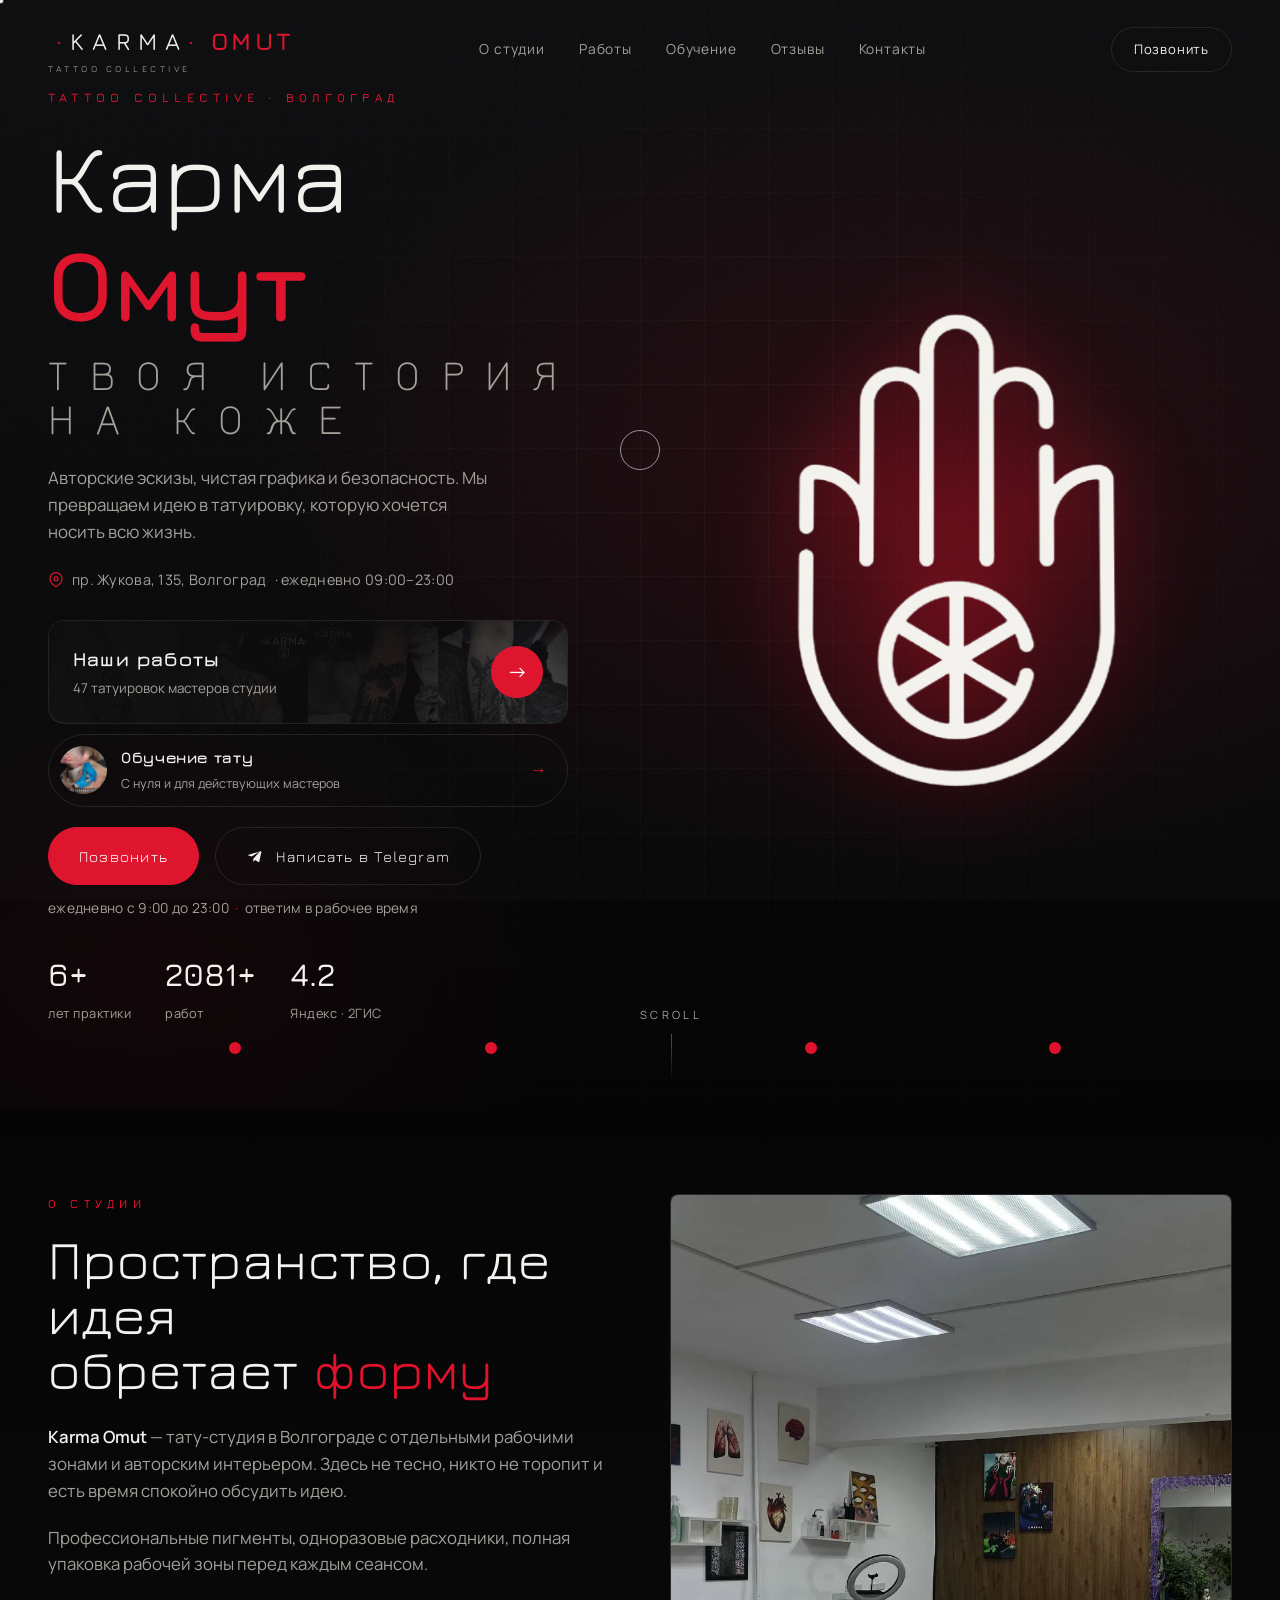
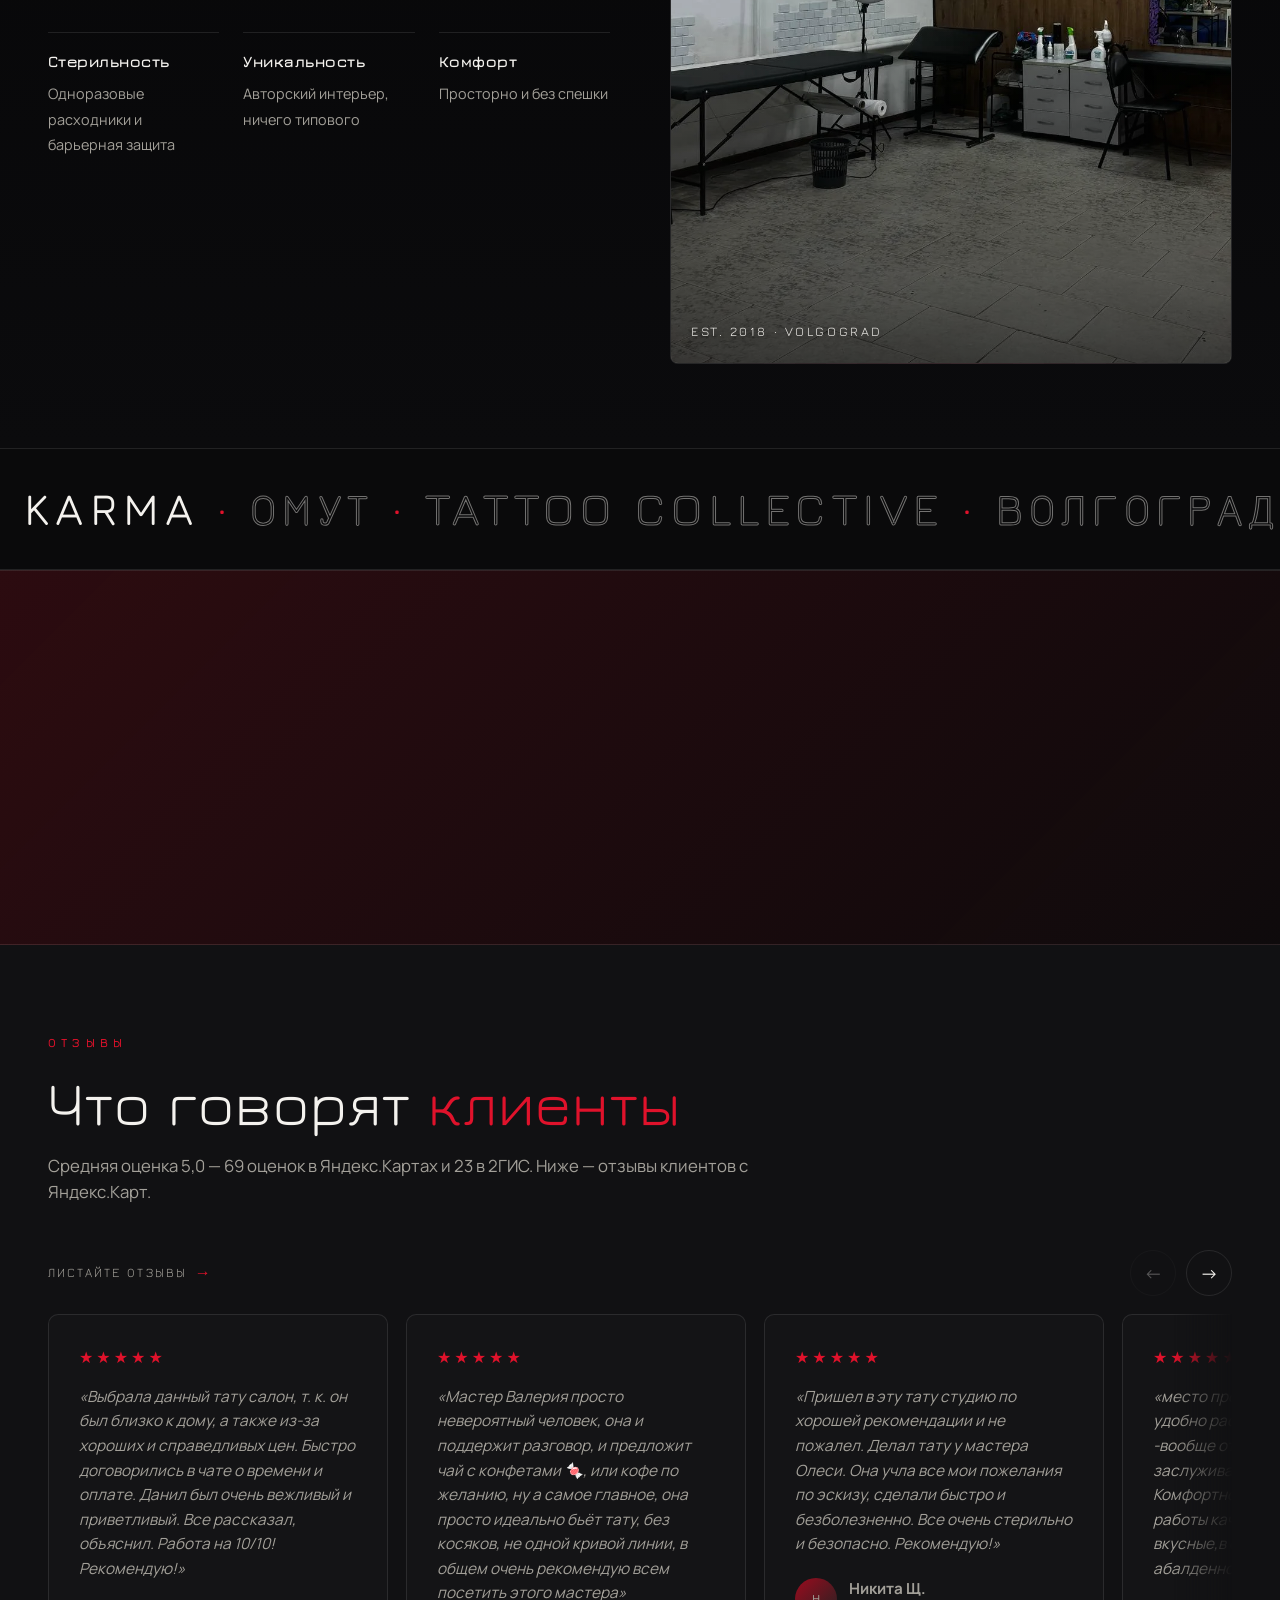
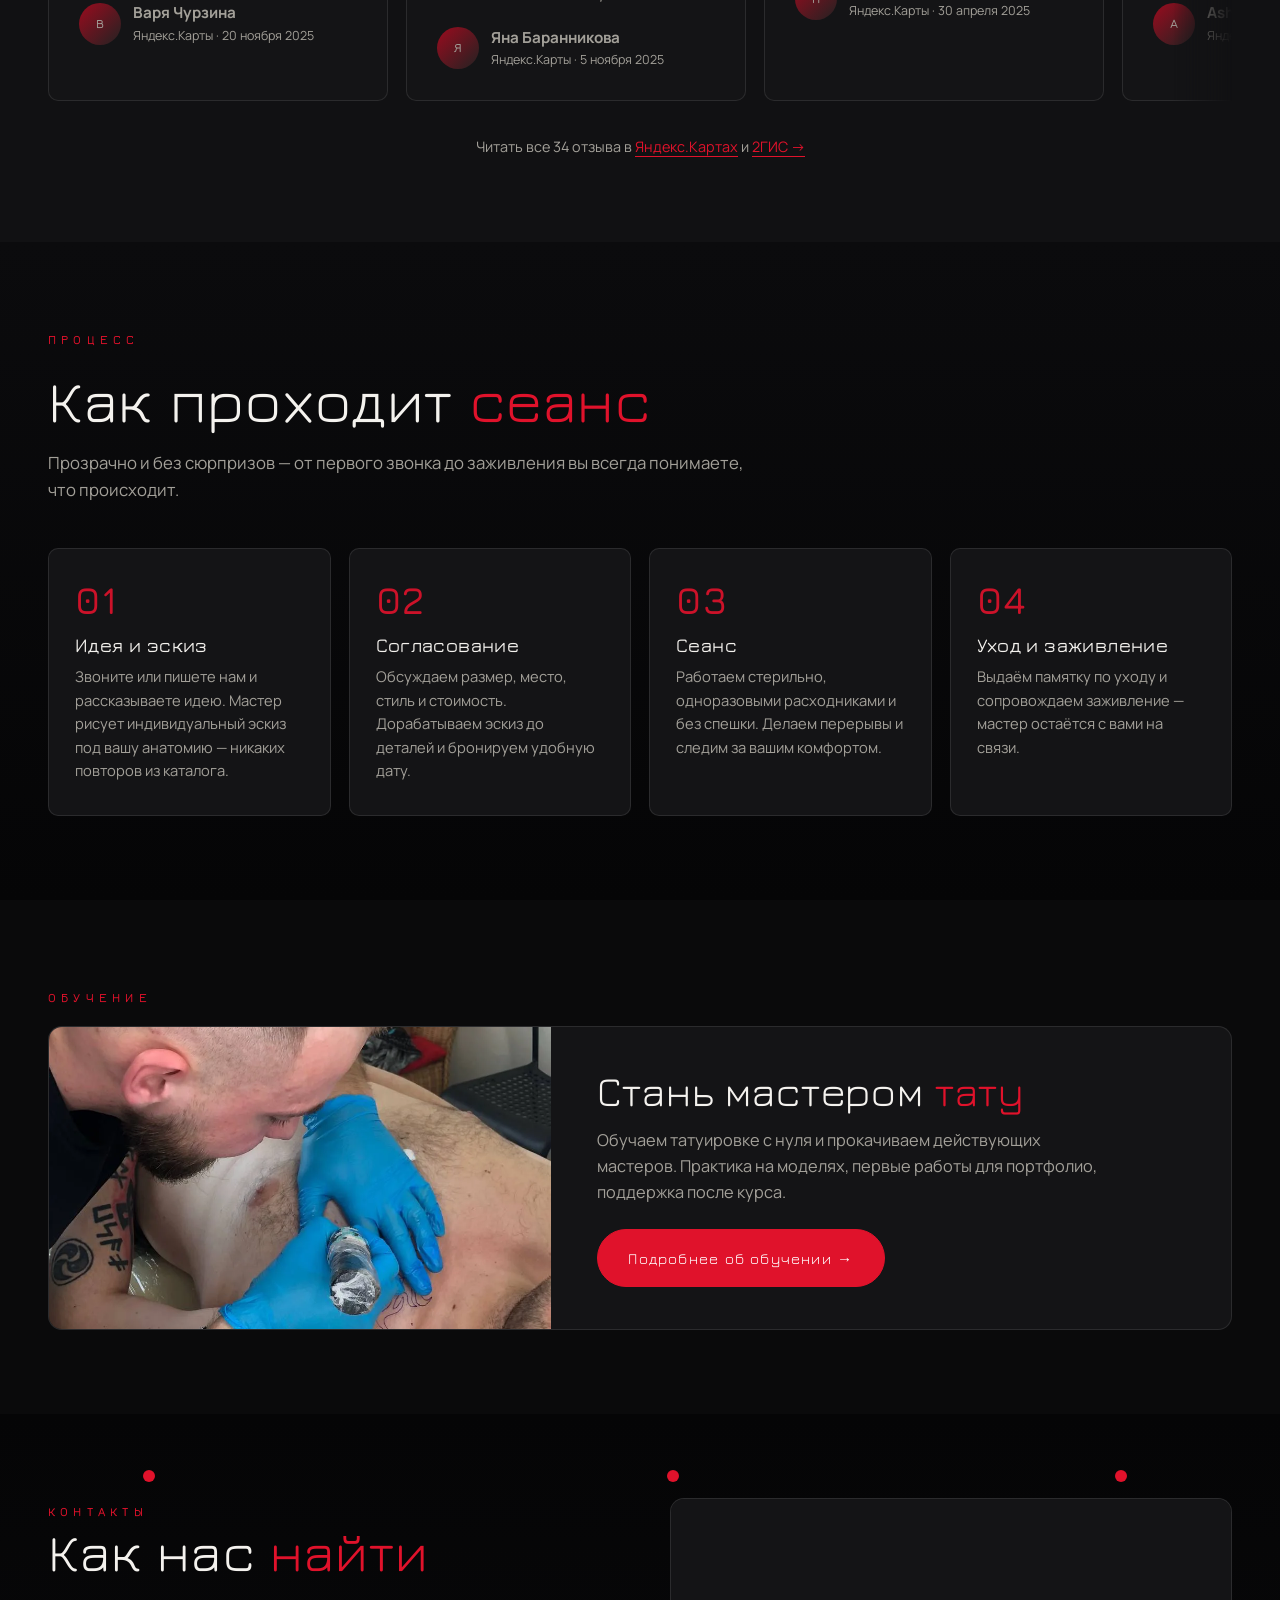
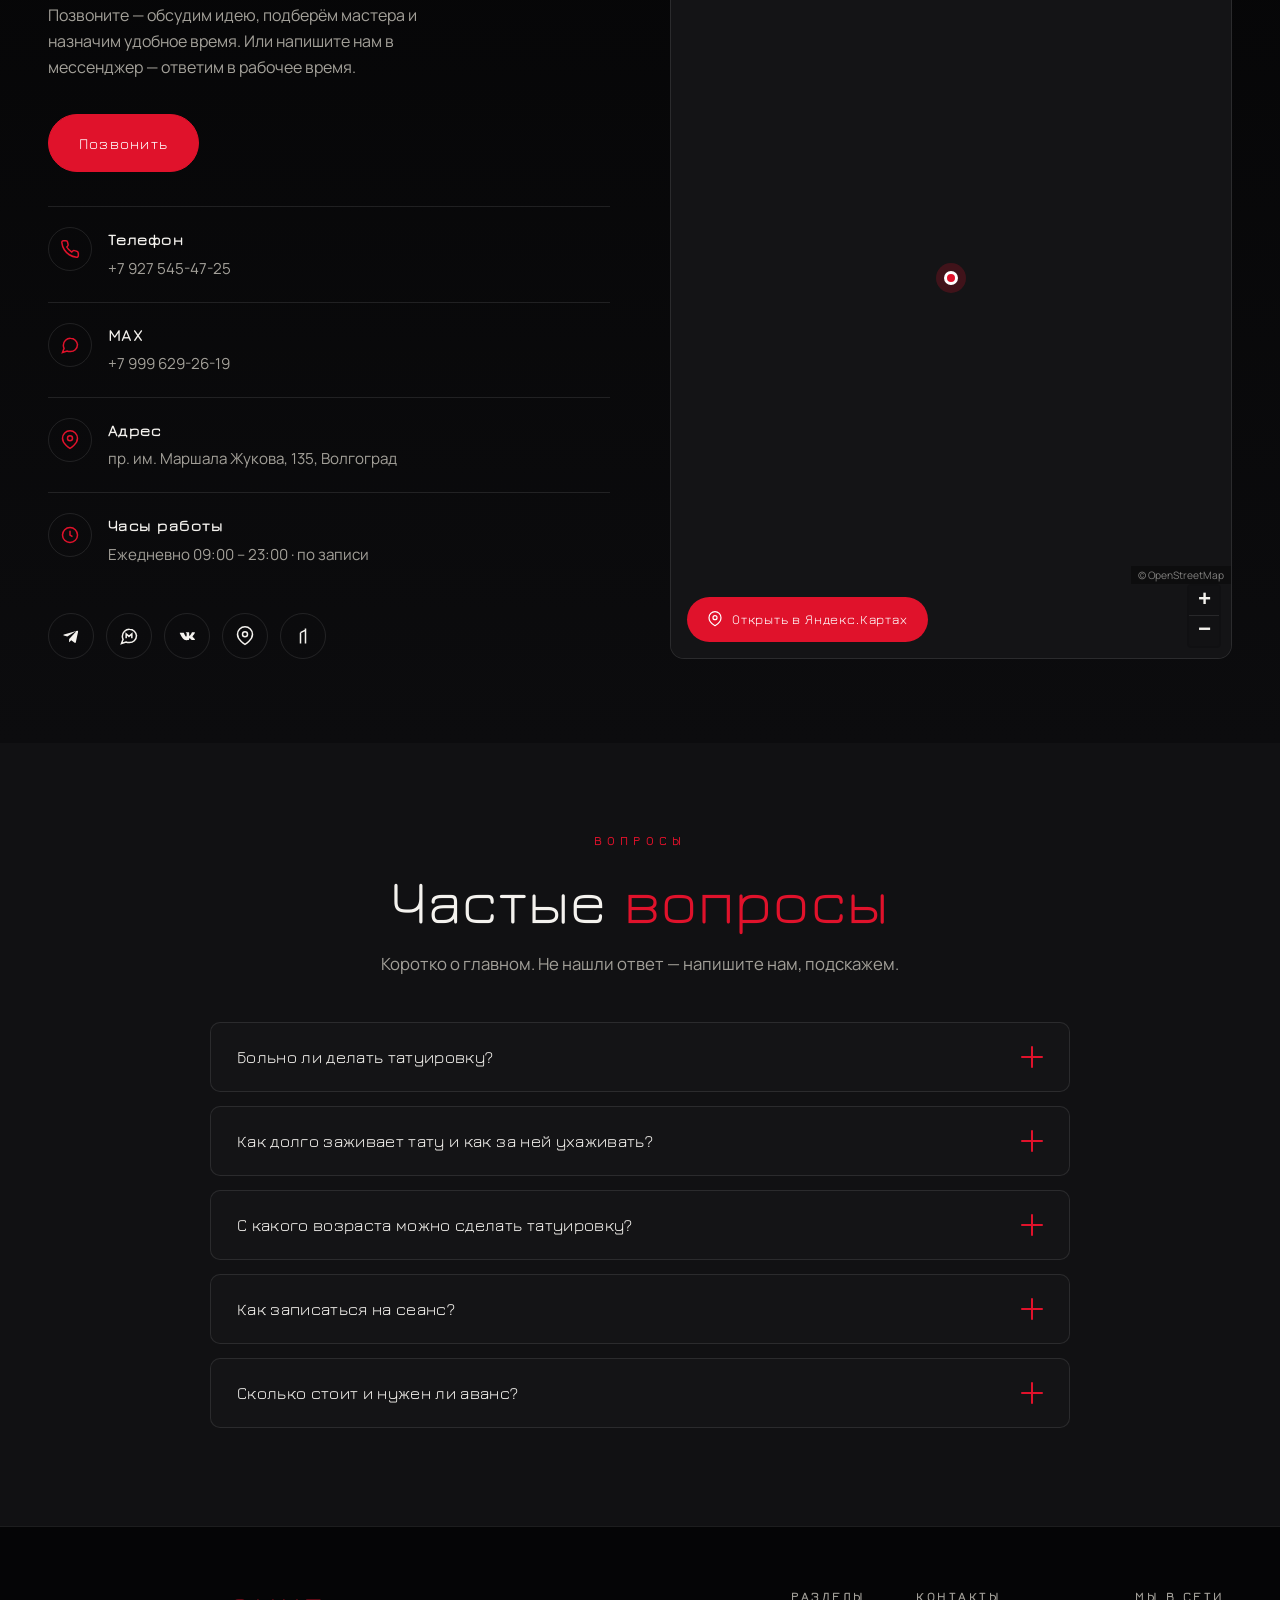
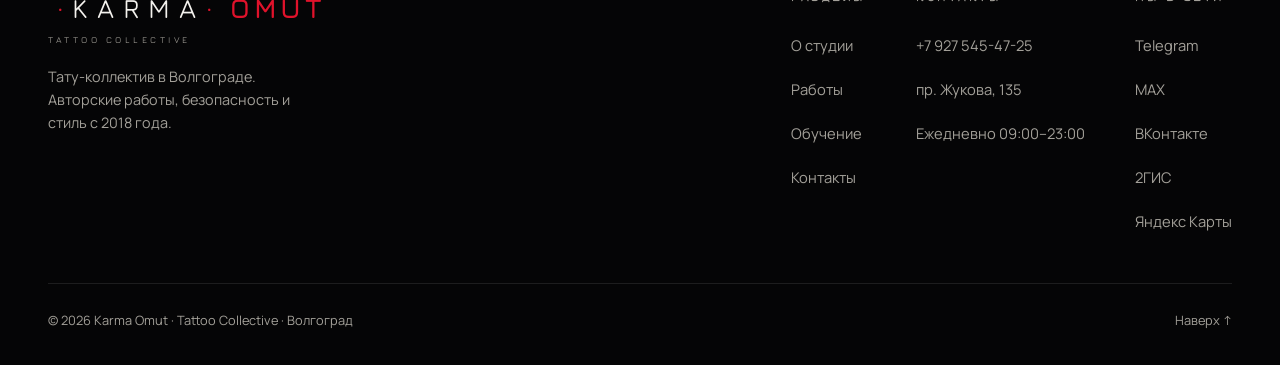
==== commit 3d790b2c: "Add files via upload" ====
--- a/index.html
+++ b/index.html
@@ -34,6 +34,8 @@
 <link rel="preload" as="style" href="https://fonts.googleapis.com/css2?family=Jura:wght@300;400;500;600;700&family=Manrope:wght@300;400;500;600;700&display=swap">
 <link rel="stylesheet" href="https://fonts.googleapis.com/css2?family=Jura:wght@300;400;500;600;700&family=Manrope:wght@300;400;500;600;700&display=swap" media="print" onload="this.media='all'">
 <noscript><link rel="stylesheet" href="https://fonts.googleapis.com/css2?family=Jura:wght@300;400;500;600;700&family=Manrope:wght@300;400;500;600;700&display=swap"></noscript>
+<link rel="stylesheet" href="assets/leaflet.css" media="print" onload="this.media='all'">
+<noscript><link rel="stylesheet" href="assets/leaflet.css"></noscript>
 <link rel="stylesheet" href="assets/styles.css">
 <script type="application/ld+json">
 {
@@ -203,8 +205,9 @@
       </a>
       <div class="hero-actions reveal d4">
         <a href="tel:+79275454725" class="btn btn-red" data-hover><span>Позвонить</span></a>
-      </div>
-      <p class="cta-note reveal d4">можно в Telegram, без звонка<span class="sep">·</span>ответим в рабочее время</p>
+        <a href="https://t.me/Danil_kor" target="_blank" rel="noopener" class="btn btn-ghost" data-hover><svg aria-hidden="true" viewBox="0 0 24 24" fill="currentColor"><path d="M9.8 15.6 9.6 19.4c.4 0 .6-.2.8-.4l1.9-1.8 4 2.9c.7.4 1.3.2 1.5-.7l2.7-12.6c.2-1-.4-1.4-1.1-1.1L3.6 10.2c-1 .4-1 .9-.2 1.2l4.2 1.3 9.7-6.1c.5-.3.9-.1.5.2Z"/></svg><span>Написать в Telegram</span></a>
+      </div>
+      <p class="cta-note reveal d4">ежедневно с 9:00 до 23:00<span class="sep">·</span>ответим в рабочее время</p>
       <div class="hero-stats reveal d5">
         <div class="st"><b>7+</b><span>лет практики</span></div>
         <div class="st"><b>2500+</b><span>работ</span></div>
@@ -471,8 +474,8 @@
 
       <!-- КАРТА -->
       <div class="map-card reveal d2">
-        <iframe src="https://yandex.ru/map-widget/v1/?ll=44.486890%2C48.745257&amp;z=17&amp;pt=44.486890,48.745257,pm2rdm" loading="lazy" referrerpolicy="no-referrer-when-downgrade"
-                title="Карта: пр. им. Маршала Жукова, 135, Волгоград"></iframe>
+        <div id="map" role="application"
+             aria-label="Карта: тату-студия «Карма Омут», пр. им. Маршала Жукова, 135, Волгоград"></div>
         <a class="map-link" href="https://yandex.ru/maps/org/karma_omut/4359489726/"
            target="_blank" rel="noopener" data-hover>
           <svg aria-hidden="true" viewBox="0 0 24 24" fill="none" stroke="currentColor" stroke-width="1.8"><path d="M21 10c0 7-9 12-9 12s-9-5-9-12a9 9 0 0 1 18 0Z"/><circle cx="12" cy="10" r="3"/></svg>Открыть в Яндекс.Картах</a>
@@ -627,6 +630,41 @@
   document.querySelectorAll('a[href="#top"]').forEach(function(a){
     a.addEventListener("click",function(e){e.preventDefault();window.scrollTo({top:0,behavior:reduce?"auto":"smooth"});});
   });
+
+  /* ---------- карта на Leaflet ----------
+     Библиотека лежит у нас же, тайлы — OpenStreetMap. Никаких сторонних
+     скриптов и рекламы, поэтому блокировщикам нечего резать.
+     Запускаем после загрузки страницы, чтобы не тормозить первый экран. */
+  var mapBox=document.getElementById("map");
+  if(mapBox){
+    var initMap=function(){
+      var sc=document.createElement("script");
+      sc.src="assets/leaflet.js";
+      sc.onload=function(){
+        if(!window.L)return;
+        var LAT=48.745257,LON=44.486890;
+        var map=L.map("map",{center:[LAT,LON],zoom:17,
+          scrollWheelZoom:false,   /* колесо не перехватываем — иначе страница застревает */
+          zoomControl:false,       /* штатный зум уезжает под шапку — ставим свой снизу */
+          attributionControl:false});
+        L.control.zoom({position:"bottomright"}).addTo(map);
+        L.control.attribution({position:"bottomright",prefix:false}).addTo(map);
+        L.tileLayer("https://tile.openstreetmap.org/{z}/{x}/{y}.png",{
+          maxZoom:19,minZoom:12,
+          attribution:"&copy; OpenStreetMap"}).addTo(map);
+        var icon=L.divIcon({className:"map-pin",html:"<i></i>",iconSize:[26,26],iconAnchor:[13,13]});
+        L.marker([LAT,LON],{icon:icon,title:"Карма Омут",
+          alt:"Тату-студия «Карма Омут»"}).addTo(map)
+          .bindPopup("<b>Карма Омут</b><br>пр. им. Маршала Жукова, 135");
+        /* колесо включаем по клику — так удобнее и скролл страницы не ломается */
+        map.on("click",function(){map.scrollWheelZoom.enable();});
+        map.on("mouseout",function(){map.scrollWheelZoom.disable();});
+      };
+      document.head.appendChild(sc);
+    };
+    if(document.readyState==="complete")initMap();
+    else addEventListener("load",initMap);
+  }
 
   /* ---------- header scroll ---------- */
   var header=document.querySelector("header");
--- a/assets/leaflet.css
+++ b/assets/leaflet.css
@@ -0,0 +1,661 @@
+/* required styles */
+
+.leaflet-pane,
+.leaflet-tile,
+.leaflet-marker-icon,
+.leaflet-marker-shadow,
+.leaflet-tile-container,
+.leaflet-pane > svg,
+.leaflet-pane > canvas,
+.leaflet-zoom-box,
+.leaflet-image-layer,
+.leaflet-layer {
+	position: absolute;
+	left: 0;
+	top: 0;
+	}
+.leaflet-container {
+	overflow: hidden;
+	}
+.leaflet-tile,
+.leaflet-marker-icon,
+.leaflet-marker-shadow {
+	-webkit-user-select: none;
+	   -moz-user-select: none;
+	        user-select: none;
+	  -webkit-user-drag: none;
+	}
+/* Prevents IE11 from highlighting tiles in blue */
+.leaflet-tile::selection {
+	background: transparent;
+}
+/* Safari renders non-retina tile on retina better with this, but Chrome is worse */
+.leaflet-safari .leaflet-tile {
+	image-rendering: -webkit-optimize-contrast;
+	}
+/* hack that prevents hw layers "stretching" when loading new tiles */
+.leaflet-safari .leaflet-tile-container {
+	width: 1600px;
+	height: 1600px;
+	-webkit-transform-origin: 0 0;
+	}
+.leaflet-marker-icon,
+.leaflet-marker-shadow {
+	display: block;
+	}
+/* .leaflet-container svg: reset svg max-width decleration shipped in Joomla! (joomla.org) 3.x */
+/* .leaflet-container img: map is broken in FF if you have max-width: 100% on tiles */
+.leaflet-container .leaflet-overlay-pane svg {
+	max-width: none !important;
+	max-height: none !important;
+	}
+.leaflet-container .leaflet-marker-pane img,
+.leaflet-container .leaflet-shadow-pane img,
+.leaflet-container .leaflet-tile-pane img,
+.leaflet-container img.leaflet-image-layer,
+.leaflet-container .leaflet-tile {
+	max-width: none !important;
+	max-height: none !important;
+	width: auto;
+	padding: 0;
+	}
+
+.leaflet-container img.leaflet-tile {
+	/* See: https://bugs.chromium.org/p/chromium/issues/detail?id=600120 */
+	mix-blend-mode: plus-lighter;
+}
+
+.leaflet-container.leaflet-touch-zoom {
+	-ms-touch-action: pan-x pan-y;
+	touch-action: pan-x pan-y;
+	}
+.leaflet-container.leaflet-touch-drag {
+	-ms-touch-action: pinch-zoom;
+	/* Fallback for FF which doesn't support pinch-zoom */
+	touch-action: none;
+	touch-action: pinch-zoom;
+}
+.leaflet-container.leaflet-touch-drag.leaflet-touch-zoom {
+	-ms-touch-action: none;
+	touch-action: none;
+}
+.leaflet-container {
+	-webkit-tap-highlight-color: transparent;
+}
+.leaflet-container a {
+	-webkit-tap-highlight-color: rgba(51, 181, 229, 0.4);
+}
+.leaflet-tile {
+	filter: inherit;
+	visibility: hidden;
+	}
+.leaflet-tile-loaded {
+	visibility: inherit;
+	}
+.leaflet-zoom-box {
+	width: 0;
+	height: 0;
+	-moz-box-sizing: border-box;
+	     box-sizing: border-box;
+	z-index: 800;
+	}
+/* workaround for https://bugzilla.mozilla.org/show_bug.cgi?id=888319 */
+.leaflet-overlay-pane svg {
+	-moz-user-select: none;
+	}
+
+.leaflet-pane         { z-index: 400; }
+
+.leaflet-tile-pane    { z-index: 200; }
+.leaflet-overlay-pane { z-index: 400; }
+.leaflet-shadow-pane  { z-index: 500; }
+.leaflet-marker-pane  { z-index: 600; }
+.leaflet-tooltip-pane   { z-index: 650; }
+.leaflet-popup-pane   { z-index: 700; }
+
+.leaflet-map-pane canvas { z-index: 100; }
+.leaflet-map-pane svg    { z-index: 200; }
+
+.leaflet-vml-shape {
+	width: 1px;
+	height: 1px;
+	}
+.lvml {
+	behavior: url(#default#VML);
+	display: inline-block;
+	position: absolute;
+	}
+
+
+/* control positioning */
+
+.leaflet-control {
+	position: relative;
+	z-index: 800;
+	pointer-events: visiblePainted; /* IE 9-10 doesn't have auto */
+	pointer-events: auto;
+	}
+.leaflet-top,
+.leaflet-bottom {
+	position: absolute;
+	z-index: 1000;
+	pointer-events: none;
+	}
+.leaflet-top {
+	top: 0;
+	}
+.leaflet-right {
+	right: 0;
+	}
+.leaflet-bottom {
+	bottom: 0;
+	}
+.leaflet-left {
+	left: 0;
+	}
+.leaflet-control {
+	float: left;
+	clear: both;
+	}
+.leaflet-right .leaflet-control {
+	float: right;
+	}
+.leaflet-top .leaflet-control {
+	margin-top: 10px;
+	}
+.leaflet-bottom .leaflet-control {
+	margin-bottom: 10px;
+	}
+.leaflet-left .leaflet-control {
+	margin-left: 10px;
+	}
+.leaflet-right .leaflet-control {
+	margin-right: 10px;
+	}
+
+
+/* zoom and fade animations */
+
+.leaflet-fade-anim .leaflet-popup {
+	opacity: 0;
+	-webkit-transition: opacity 0.2s linear;
+	   -moz-transition: opacity 0.2s linear;
+	        transition: opacity 0.2s linear;
+	}
+.leaflet-fade-anim .leaflet-map-pane .leaflet-popup {
+	opacity: 1;
+	}
+.leaflet-zoom-animated {
+	-webkit-transform-origin: 0 0;
+	    -ms-transform-origin: 0 0;
+	        transform-origin: 0 0;
+	}
+svg.leaflet-zoom-animated {
+	will-change: transform;
+}
+
+.leaflet-zoom-anim .leaflet-zoom-animated {
+	-webkit-transition: -webkit-transform 0.25s cubic-bezier(0,0,0.25,1);
+	   -moz-transition:    -moz-transform 0.25s cubic-bezier(0,0,0.25,1);
+	        transition:         transform 0.25s cubic-bezier(0,0,0.25,1);
+	}
+.leaflet-zoom-anim .leaflet-tile,
+.leaflet-pan-anim .leaflet-tile {
+	-webkit-transition: none;
+	   -moz-transition: none;
+	        transition: none;
+	}
+
+.leaflet-zoom-anim .leaflet-zoom-hide {
+	visibility: hidden;
+	}
+
+
+/* cursors */
+
+.leaflet-interactive {
+	cursor: pointer;
+	}
+.leaflet-grab {
+	cursor: -webkit-grab;
+	cursor:    -moz-grab;
+	cursor:         grab;
+	}
+.leaflet-crosshair,
+.leaflet-crosshair .leaflet-interactive {
+	cursor: crosshair;
+	}
+.leaflet-popup-pane,
+.leaflet-control {
+	cursor: auto;
+	}
+.leaflet-dragging .leaflet-grab,
+.leaflet-dragging .leaflet-grab .leaflet-interactive,
+.leaflet-dragging .leaflet-marker-draggable {
+	cursor: move;
+	cursor: -webkit-grabbing;
+	cursor:    -moz-grabbing;
+	cursor:         grabbing;
+	}
+
+/* marker & overlays interactivity */
+.leaflet-marker-icon,
+.leaflet-marker-shadow,
+.leaflet-image-layer,
+.leaflet-pane > svg path,
+.leaflet-tile-container {
+	pointer-events: none;
+	}
+
+.leaflet-marker-icon.leaflet-interactive,
+.leaflet-image-layer.leaflet-interactive,
+.leaflet-pane > svg path.leaflet-interactive,
+svg.leaflet-image-layer.leaflet-interactive path {
+	pointer-events: visiblePainted; /* IE 9-10 doesn't have auto */
+	pointer-events: auto;
+	}
+
+/* visual tweaks */
+
+.leaflet-container {
+	background: #ddd;
+	outline-offset: 1px;
+	}
+.leaflet-container a {
+	color: #0078A8;
+	}
+.leaflet-zoom-box {
+	border: 2px dotted #38f;
+	background: rgba(255,255,255,0.5);
+	}
+
+
+/* general typography */
+.leaflet-container {
+	font-family: "Helvetica Neue", Arial, Helvetica, sans-serif;
+	font-size: 12px;
+	font-size: 0.75rem;
+	line-height: 1.5;
+	}
+
+
+/* general toolbar styles */
+
+.leaflet-bar {
+	box-shadow: 0 1px 5px rgba(0,0,0,0.65);
+	border-radius: 4px;
+	}
+.leaflet-bar a {
+	background-color: #fff;
+	border-bottom: 1px solid #ccc;
+	width: 26px;
+	height: 26px;
+	line-height: 26px;
+	display: block;
+	text-align: center;
+	text-decoration: none;
+	color: black;
+	}
+.leaflet-bar a,
+.leaflet-control-layers-toggle {
+	background-position: 50% 50%;
+	background-repeat: no-repeat;
+	display: block;
+	}
+.leaflet-bar a:hover,
+.leaflet-bar a:focus {
+	background-color: #f4f4f4;
+	}
+.leaflet-bar a:first-child {
+	border-top-left-radius: 4px;
+	border-top-right-radius: 4px;
+	}
+.leaflet-bar a:last-child {
+	border-bottom-left-radius: 4px;
+	border-bottom-right-radius: 4px;
+	border-bottom: none;
+	}
+.leaflet-bar a.leaflet-disabled {
+	cursor: default;
+	background-color: #f4f4f4;
+	color: #bbb;
+	}
+
+.leaflet-touch .leaflet-bar a {
+	width: 30px;
+	height: 30px;
+	line-height: 30px;
+	}
+.leaflet-touch .leaflet-bar a:first-child {
+	border-top-left-radius: 2px;
+	border-top-right-radius: 2px;
+	}
+.leaflet-touch .leaflet-bar a:last-child {
+	border-bottom-left-radius: 2px;
+	border-bottom-right-radius: 2px;
+	}
+
+/* zoom control */
+
+.leaflet-control-zoom-in,
+.leaflet-control-zoom-out {
+	font: bold 18px 'Lucida Console', Monaco, monospace;
+	text-indent: 1px;
+	}
+
+.leaflet-touch .leaflet-control-zoom-in, .leaflet-touch .leaflet-control-zoom-out  {
+	font-size: 22px;
+	}
+
+
+/* layers control */
+
+.leaflet-control-layers {
+	box-shadow: 0 1px 5px rgba(0,0,0,0.4);
+	background: #fff;
+	border-radius: 5px;
+	}
+.leaflet-control-layers-toggle {
+	background-image: url(images/layers.png);
+	width: 36px;
+	height: 36px;
+	}
+.leaflet-retina .leaflet-control-layers-toggle {
+	background-image: url(images/layers-2x.png);
+	background-size: 26px 26px;
+	}
+.leaflet-touch .leaflet-control-layers-toggle {
+	width: 44px;
+	height: 44px;
+	}
+.leaflet-control-layers .leaflet-control-layers-list,
+.leaflet-control-layers-expanded .leaflet-control-layers-toggle {
+	display: none;
+	}
+.leaflet-control-layers-expanded .leaflet-control-layers-list {
+	display: block;
+	position: relative;
+	}
+.leaflet-control-layers-expanded {
+	padding: 6px 10px 6px 6px;
+	color: #333;
+	background: #fff;
+	}
+.leaflet-control-layers-scrollbar {
+	overflow-y: scroll;
+	overflow-x: hidden;
+	padding-right: 5px;
+	}
+.leaflet-control-layers-selector {
+	margin-top: 2px;
+	position: relative;
+	top: 1px;
+	}
+.leaflet-control-layers label {
+	display: block;
+	font-size: 13px;
+	font-size: 1.08333em;
+	}
+.leaflet-control-layers-separator {
+	height: 0;
+	border-top: 1px solid #ddd;
+	margin: 5px -10px 5px -6px;
+	}
+
+/* Default icon URLs */
+.leaflet-default-icon-path { /* used only in path-guessing heuristic, see L.Icon.Default */
+	background-image: url(images/marker-icon.png);
+	}
+
+
+/* attribution and scale controls */
+
+.leaflet-container .leaflet-control-attribution {
+	background: #fff;
+	background: rgba(255, 255, 255, 0.8);
+	margin: 0;
+	}
+.leaflet-control-attribution,
+.leaflet-control-scale-line {
+	padding: 0 5px;
+	color: #333;
+	line-height: 1.4;
+	}
+.leaflet-control-attribution a {
+	text-decoration: none;
+	}
+.leaflet-control-attribution a:hover,
+.leaflet-control-attribution a:focus {
+	text-decoration: underline;
+	}
+.leaflet-attribution-flag {
+	display: inline !important;
+	vertical-align: baseline !important;
+	width: 1em;
+	height: 0.6669em;
+	}
+.leaflet-left .leaflet-control-scale {
+	margin-left: 5px;
+	}
+.leaflet-bottom .leaflet-control-scale {
+	margin-bottom: 5px;
+	}
+.leaflet-control-scale-line {
+	border: 2px solid #777;
+	border-top: none;
+	line-height: 1.1;
+	padding: 2px 5px 1px;
+	white-space: nowrap;
+	-moz-box-sizing: border-box;
+	     box-sizing: border-box;
+	background: rgba(255, 255, 255, 0.8);
+	text-shadow: 1px 1px #fff;
+	}
+.leaflet-control-scale-line:not(:first-child) {
+	border-top: 2px solid #777;
+	border-bottom: none;
+	margin-top: -2px;
+	}
+.leaflet-control-scale-line:not(:first-child):not(:last-child) {
+	border-bottom: 2px solid #777;
+	}
+
+.leaflet-touch .leaflet-control-attribution,
+.leaflet-touch .leaflet-control-layers,
+.leaflet-touch .leaflet-bar {
+	box-shadow: none;
+	}
+.leaflet-touch .leaflet-control-layers,
+.leaflet-touch .leaflet-bar {
+	border: 2px solid rgba(0,0,0,0.2);
+	background-clip: padding-box;
+	}
+
+
+/* popup */
+
+.leaflet-popup {
+	position: absolute;
+	text-align: center;
+	margin-bottom: 20px;
+	}
+.leaflet-popup-content-wrapper {
+	padding: 1px;
+	text-align: left;
+	border-radius: 12px;
+	}
+.leaflet-popup-content {
+	margin: 13px 24px 13px 20px;
+	line-height: 1.3;
+	font-size: 13px;
+	font-size: 1.08333em;
+	min-height: 1px;
+	}
+.leaflet-popup-content p {
+	margin: 17px 0;
+	margin: 1.3em 0;
+	}
+.leaflet-popup-tip-container {
+	width: 40px;
+	height: 20px;
+	position: absolute;
+	left: 50%;
+	margin-top: -1px;
+	margin-left: -20px;
+	overflow: hidden;
+	pointer-events: none;
+	}
+.leaflet-popup-tip {
+	width: 17px;
+	height: 17px;
+	padding: 1px;
+
+	margin: -10px auto 0;
+	pointer-events: auto;
+
+	-webkit-transform: rotate(45deg);
+	   -moz-transform: rotate(45deg);
+	    -ms-transform: rotate(45deg);
+	        transform: rotate(45deg);
+	}
+.leaflet-popup-content-wrapper,
+.leaflet-popup-tip {
+	background: white;
+	color: #333;
+	box-shadow: 0 3px 14px rgba(0,0,0,0.4);
+	}
+.leaflet-container a.leaflet-popup-close-button {
+	position: absolute;
+	top: 0;
+	right: 0;
+	border: none;
+	text-align: center;
+	width: 24px;
+	height: 24px;
+	font: 16px/24px Tahoma, Verdana, sans-serif;
+	color: #757575;
+	text-decoration: none;
+	background: transparent;
+	}
+.leaflet-container a.leaflet-popup-close-button:hover,
+.leaflet-container a.leaflet-popup-close-button:focus {
+	color: #585858;
+	}
+.leaflet-popup-scrolled {
+	overflow: auto;
+	}
+
+.leaflet-oldie .leaflet-popup-content-wrapper {
+	-ms-zoom: 1;
+	}
+.leaflet-oldie .leaflet-popup-tip {
+	width: 24px;
+	margin: 0 auto;
+
+	-ms-filter: "progid:DXImageTransform.Microsoft.Matrix(M11=0.70710678, M12=0.70710678, M21=-0.70710678, M22=0.70710678)";
+	filter: progid:DXImageTransform.Microsoft.Matrix(M11=0.70710678, M12=0.70710678, M21=-0.70710678, M22=0.70710678);
+	}
+
+.leaflet-oldie .leaflet-control-zoom,
+.leaflet-oldie .leaflet-control-layers,
+.leaflet-oldie .leaflet-popup-content-wrapper,
+.leaflet-oldie .leaflet-popup-tip {
+	border: 1px solid #999;
+	}
+
+
+/* div icon */
+
+.leaflet-div-icon {
+	background: #fff;
+	border: 1px solid #666;
+	}
+
+
+/* Tooltip */
+/* Base styles for the element that has a tooltip */
+.leaflet-tooltip {
+	position: absolute;
+	padding: 6px;
+	background-color: #fff;
+	border: 1px solid #fff;
+	border-radius: 3px;
+	color: #222;
+	white-space: nowrap;
+	-webkit-user-select: none;
+	-moz-user-select: none;
+	-ms-user-select: none;
+	user-select: none;
+	pointer-events: none;
+	box-shadow: 0 1px 3px rgba(0,0,0,0.4);
+	}
+.leaflet-tooltip.leaflet-interactive {
+	cursor: pointer;
+	pointer-events: auto;
+	}
+.leaflet-tooltip-top:before,
+.leaflet-tooltip-bottom:before,
+.leaflet-tooltip-left:before,
+.leaflet-tooltip-right:before {
+	position: absolute;
+	pointer-events: none;
+	border: 6px solid transparent;
+	background: transparent;
+	content: "";
+	}
+
+/* Directions */
+
+.leaflet-tooltip-bottom {
+	margin-top: 6px;
+}
+.leaflet-tooltip-top {
+	margin-top: -6px;
+}
+.leaflet-tooltip-bottom:before,
+.leaflet-tooltip-top:before {
+	left: 50%;
+	margin-left: -6px;
+	}
+.leaflet-tooltip-top:before {
+	bottom: 0;
+	margin-bottom: -12px;
+	border-top-color: #fff;
+	}
+.leaflet-tooltip-bottom:before {
+	top: 0;
+	margin-top: -12px;
+	margin-left: -6px;
+	border-bottom-color: #fff;
+	}
+.leaflet-tooltip-left {
+	margin-left: -6px;
+}
+.leaflet-tooltip-right {
+	margin-left: 6px;
+}
+.leaflet-tooltip-left:before,
+.leaflet-tooltip-right:before {
+	top: 50%;
+	margin-top: -6px;
+	}
+.leaflet-tooltip-left:before {
+	right: 0;
+	margin-right: -12px;
+	border-left-color: #fff;
+	}
+.leaflet-tooltip-right:before {
+	left: 0;
+	margin-left: -12px;
+	border-right-color: #fff;
+	}
+
+/* Printing */
+
+@media print {
+	/* Prevent printers from removing background-images of controls. */
+	.leaflet-control {
+		-webkit-print-color-adjust: exact;
+		print-color-adjust: exact;
+		}
+	}
--- a/assets/leaflet.css
+++ b/assets/leaflet.css
@@ -0,0 +1,661 @@
+/* required styles */
+
+.leaflet-pane,
+.leaflet-tile,
+.leaflet-marker-icon,
+.leaflet-marker-shadow,
+.leaflet-tile-container,
+.leaflet-pane > svg,
+.leaflet-pane > canvas,
+.leaflet-zoom-box,
+.leaflet-image-layer,
+.leaflet-layer {
+	position: absolute;
+	left: 0;
+	top: 0;
+	}
+.leaflet-container {
+	overflow: hidden;
+	}
+.leaflet-tile,
+.leaflet-marker-icon,
+.leaflet-marker-shadow {
+	-webkit-user-select: none;
+	   -moz-user-select: none;
+	        user-select: none;
+	  -webkit-user-drag: none;
+	}
+/* Prevents IE11 from highlighting tiles in blue */
+.leaflet-tile::selection {
+	background: transparent;
+}
+/* Safari renders non-retina tile on retina better with this, but Chrome is worse */
+.leaflet-safari .leaflet-tile {
+	image-rendering: -webkit-optimize-contrast;
+	}
+/* hack that prevents hw layers "stretching" when loading new tiles */
+.leaflet-safari .leaflet-tile-container {
+	width: 1600px;
+	height: 1600px;
+	-webkit-transform-origin: 0 0;
+	}
+.leaflet-marker-icon,
+.leaflet-marker-shadow {
+	display: block;
+	}
+/* .leaflet-container svg: reset svg max-width decleration shipped in Joomla! (joomla.org) 3.x */
+/* .leaflet-container img: map is broken in FF if you have max-width: 100% on tiles */
+.leaflet-container .leaflet-overlay-pane svg {
+	max-width: none !important;
+	max-height: none !important;
+	}
+.leaflet-container .leaflet-marker-pane img,
+.leaflet-container .leaflet-shadow-pane img,
+.leaflet-container .leaflet-tile-pane img,
+.leaflet-container img.leaflet-image-layer,
+.leaflet-container .leaflet-tile {
+	max-width: none !important;
+	max-height: none !important;
+	width: auto;
+	padding: 0;
+	}
+
+.leaflet-container img.leaflet-tile {
+	/* See: https://bugs.chromium.org/p/chromium/issues/detail?id=600120 */
+	mix-blend-mode: plus-lighter;
+}
+
+.leaflet-container.leaflet-touch-zoom {
+	-ms-touch-action: pan-x pan-y;
+	touch-action: pan-x pan-y;
+	}
+.leaflet-container.leaflet-touch-drag {
+	-ms-touch-action: pinch-zoom;
+	/* Fallback for FF which doesn't support pinch-zoom */
+	touch-action: none;
+	touch-action: pinch-zoom;
+}
+.leaflet-container.leaflet-touch-drag.leaflet-touch-zoom {
+	-ms-touch-action: none;
+	touch-action: none;
+}
+.leaflet-container {
+	-webkit-tap-highlight-color: transparent;
+}
+.leaflet-container a {
+	-webkit-tap-highlight-color: rgba(51, 181, 229, 0.4);
+}
+.leaflet-tile {
+	filter: inherit;
+	visibility: hidden;
+	}
+.leaflet-tile-loaded {
+	visibility: inherit;
+	}
+.leaflet-zoom-box {
+	width: 0;
+	height: 0;
+	-moz-box-sizing: border-box;
+	     box-sizing: border-box;
+	z-index: 800;
+	}
+/* workaround for https://bugzilla.mozilla.org/show_bug.cgi?id=888319 */
+.leaflet-overlay-pane svg {
+	-moz-user-select: none;
+	}
+
+.leaflet-pane         { z-index: 400; }
+
+.leaflet-tile-pane    { z-index: 200; }
+.leaflet-overlay-pane { z-index: 400; }
+.leaflet-shadow-pane  { z-index: 500; }
+.leaflet-marker-pane  { z-index: 600; }
+.leaflet-tooltip-pane   { z-index: 650; }
+.leaflet-popup-pane   { z-index: 700; }
+
+.leaflet-map-pane canvas { z-index: 100; }
+.leaflet-map-pane svg    { z-index: 200; }
+
+.leaflet-vml-shape {
+	width: 1px;
+	height: 1px;
+	}
+.lvml {
+	behavior: url(#default#VML);
+	display: inline-block;
+	position: absolute;
+	}
+
+
+/* control positioning */
+
+.leaflet-control {
+	position: relative;
+	z-index: 800;
+	pointer-events: visiblePainted; /* IE 9-10 doesn't have auto */
+	pointer-events: auto;
+	}
+.leaflet-top,
+.leaflet-bottom {
+	position: absolute;
+	z-index: 1000;
+	pointer-events: none;
+	}
+.leaflet-top {
+	top: 0;
+	}
+.leaflet-right {
+	right: 0;
+	}
+.leaflet-bottom {
+	bottom: 0;
+	}
+.leaflet-left {
+	left: 0;
+	}
+.leaflet-control {
+	float: left;
+	clear: both;
+	}
+.leaflet-right .leaflet-control {
+	float: right;
+	}
+.leaflet-top .leaflet-control {
+	margin-top: 10px;
+	}
+.leaflet-bottom .leaflet-control {
+	margin-bottom: 10px;
+	}
+.leaflet-left .leaflet-control {
+	margin-left: 10px;
+	}
+.leaflet-right .leaflet-control {
+	margin-right: 10px;
+	}
+
+
+/* zoom and fade animations */
+
+.leaflet-fade-anim .leaflet-popup {
+	opacity: 0;
+	-webkit-transition: opacity 0.2s linear;
+	   -moz-transition: opacity 0.2s linear;
+	        transition: opacity 0.2s linear;
+	}
+.leaflet-fade-anim .leaflet-map-pane .leaflet-popup {
+	opacity: 1;
+	}
+.leaflet-zoom-animated {
+	-webkit-transform-origin: 0 0;
+	    -ms-transform-origin: 0 0;
+	        transform-origin: 0 0;
+	}
+svg.leaflet-zoom-animated {
+	will-change: transform;
+}
+
+.leaflet-zoom-anim .leaflet-zoom-animated {
+	-webkit-transition: -webkit-transform 0.25s cubic-bezier(0,0,0.25,1);
+	   -moz-transition:    -moz-transform 0.25s cubic-bezier(0,0,0.25,1);
+	        transition:         transform 0.25s cubic-bezier(0,0,0.25,1);
+	}
+.leaflet-zoom-anim .leaflet-tile,
+.leaflet-pan-anim .leaflet-tile {
+	-webkit-transition: none;
+	   -moz-transition: none;
+	        transition: none;
+	}
+
+.leaflet-zoom-anim .leaflet-zoom-hide {
+	visibility: hidden;
+	}
+
+
+/* cursors */
+
+.leaflet-interactive {
+	cursor: pointer;
+	}
+.leaflet-grab {
+	cursor: -webkit-grab;
+	cursor:    -moz-grab;
+	cursor:         grab;
+	}
+.leaflet-crosshair,
+.leaflet-crosshair .leaflet-interactive {
+	cursor: crosshair;
+	}
+.leaflet-popup-pane,
+.leaflet-control {
+	cursor: auto;
+	}
+.leaflet-dragging .leaflet-grab,
+.leaflet-dragging .leaflet-grab .leaflet-interactive,
+.leaflet-dragging .leaflet-marker-draggable {
+	cursor: move;
+	cursor: -webkit-grabbing;
+	cursor:    -moz-grabbing;
+	cursor:         grabbing;
+	}
+
+/* marker & overlays interactivity */
+.leaflet-marker-icon,
+.leaflet-marker-shadow,
+.leaflet-image-layer,
+.leaflet-pane > svg path,
+.leaflet-tile-container {
+	pointer-events: none;
+	}
+
+.leaflet-marker-icon.leaflet-interactive,
+.leaflet-image-layer.leaflet-interactive,
+.leaflet-pane > svg path.leaflet-interactive,
+svg.leaflet-image-layer.leaflet-interactive path {
+	pointer-events: visiblePainted; /* IE 9-10 doesn't have auto */
+	pointer-events: auto;
+	}
+
+/* visual tweaks */
+
+.leaflet-container {
+	background: #ddd;
+	outline-offset: 1px;
+	}
+.leaflet-container a {
+	color: #0078A8;
+	}
+.leaflet-zoom-box {
+	border: 2px dotted #38f;
+	background: rgba(255,255,255,0.5);
+	}
+
+
+/* general typography */
+.leaflet-container {
+	font-family: "Helvetica Neue", Arial, Helvetica, sans-serif;
+	font-size: 12px;
+	font-size: 0.75rem;
+	line-height: 1.5;
+	}
+
+
+/* general toolbar styles */
+
+.leaflet-bar {
+	box-shadow: 0 1px 5px rgba(0,0,0,0.65);
+	border-radius: 4px;
+	}
+.leaflet-bar a {
+	background-color: #fff;
+	border-bottom: 1px solid #ccc;
+	width: 26px;
+	height: 26px;
+	line-height: 26px;
+	display: block;
+	text-align: center;
+	text-decoration: none;
+	color: black;
+	}
+.leaflet-bar a,
+.leaflet-control-layers-toggle {
+	background-position: 50% 50%;
+	background-repeat: no-repeat;
+	display: block;
+	}
+.leaflet-bar a:hover,
+.leaflet-bar a:focus {
+	background-color: #f4f4f4;
+	}
+.leaflet-bar a:first-child {
+	border-top-left-radius: 4px;
+	border-top-right-radius: 4px;
+	}
+.leaflet-bar a:last-child {
+	border-bottom-left-radius: 4px;
+	border-bottom-right-radius: 4px;
+	border-bottom: none;
+	}
+.leaflet-bar a.leaflet-disabled {
+	cursor: default;
+	background-color: #f4f4f4;
+	color: #bbb;
+	}
+
+.leaflet-touch .leaflet-bar a {
+	width: 30px;
+	height: 30px;
+	line-height: 30px;
+	}
+.leaflet-touch .leaflet-bar a:first-child {
+	border-top-left-radius: 2px;
+	border-top-right-radius: 2px;
+	}
+.leaflet-touch .leaflet-bar a:last-child {
+	border-bottom-left-radius: 2px;
+	border-bottom-right-radius: 2px;
+	}
+
+/* zoom control */
+
+.leaflet-control-zoom-in,
+.leaflet-control-zoom-out {
+	font: bold 18px 'Lucida Console', Monaco, monospace;
+	text-indent: 1px;
+	}
+
+.leaflet-touch .leaflet-control-zoom-in, .leaflet-touch .leaflet-control-zoom-out  {
+	font-size: 22px;
+	}
+
+
+/* layers control */
+
+.leaflet-control-layers {
+	box-shadow: 0 1px 5px rgba(0,0,0,0.4);
+	background: #fff;
+	border-radius: 5px;
+	}
+.leaflet-control-layers-toggle {
+	background-image: url(images/layers.png);
+	width: 36px;
+	height: 36px;
+	}
+.leaflet-retina .leaflet-control-layers-toggle {
+	background-image: url(images/layers-2x.png);
+	background-size: 26px 26px;
+	}
+.leaflet-touch .leaflet-control-layers-toggle {
+	width: 44px;
+	height: 44px;
+	}
+.leaflet-control-layers .leaflet-control-layers-list,
+.leaflet-control-layers-expanded .leaflet-control-layers-toggle {
+	display: none;
+	}
+.leaflet-control-layers-expanded .leaflet-control-layers-list {
+	display: block;
+	position: relative;
+	}
+.leaflet-control-layers-expanded {
+	padding: 6px 10px 6px 6px;
+	color: #333;
+	background: #fff;
+	}
+.leaflet-control-layers-scrollbar {
+	overflow-y: scroll;
+	overflow-x: hidden;
+	padding-right: 5px;
+	}
+.leaflet-control-layers-selector {
+	margin-top: 2px;
+	position: relative;
+	top: 1px;
+	}
+.leaflet-control-layers label {
+	display: block;
+	font-size: 13px;
+	font-size: 1.08333em;
+	}
+.leaflet-control-layers-separator {
+	height: 0;
+	border-top: 1px solid #ddd;
+	margin: 5px -10px 5px -6px;
+	}
+
+/* Default icon URLs */
+.leaflet-default-icon-path { /* used only in path-guessing heuristic, see L.Icon.Default */
+	background-image: url(images/marker-icon.png);
+	}
+
+
+/* attribution and scale controls */
+
+.leaflet-container .leaflet-control-attribution {
+	background: #fff;
+	background: rgba(255, 255, 255, 0.8);
+	margin: 0;
+	}
+.leaflet-control-attribution,
+.leaflet-control-scale-line {
+	padding: 0 5px;
+	color: #333;
+	line-height: 1.4;
+	}
+.leaflet-control-attribution a {
+	text-decoration: none;
+	}
+.leaflet-control-attribution a:hover,
+.leaflet-control-attribution a:focus {
+	text-decoration: underline;
+	}
+.leaflet-attribution-flag {
+	display: inline !important;
+	vertical-align: baseline !important;
+	width: 1em;
+	height: 0.6669em;
+	}
+.leaflet-left .leaflet-control-scale {
+	margin-left: 5px;
+	}
+.leaflet-bottom .leaflet-control-scale {
+	margin-bottom: 5px;
+	}
+.leaflet-control-scale-line {
+	border: 2px solid #777;
+	border-top: none;
+	line-height: 1.1;
+	padding: 2px 5px 1px;
+	white-space: nowrap;
+	-moz-box-sizing: border-box;
+	     box-sizing: border-box;
+	background: rgba(255, 255, 255, 0.8);
+	text-shadow: 1px 1px #fff;
+	}
+.leaflet-control-scale-line:not(:first-child) {
+	border-top: 2px solid #777;
+	border-bottom: none;
+	margin-top: -2px;
+	}
+.leaflet-control-scale-line:not(:first-child):not(:last-child) {
+	border-bottom: 2px solid #777;
+	}
+
+.leaflet-touch .leaflet-control-attribution,
+.leaflet-touch .leaflet-control-layers,
+.leaflet-touch .leaflet-bar {
+	box-shadow: none;
+	}
+.leaflet-touch .leaflet-control-layers,
+.leaflet-touch .leaflet-bar {
+	border: 2px solid rgba(0,0,0,0.2);
+	background-clip: padding-box;
+	}
+
+
+/* popup */
+
+.leaflet-popup {
+	position: absolute;
+	text-align: center;
+	margin-bottom: 20px;
+	}
+.leaflet-popup-content-wrapper {
+	padding: 1px;
+	text-align: left;
+	border-radius: 12px;
+	}
+.leaflet-popup-content {
+	margin: 13px 24px 13px 20px;
+	line-height: 1.3;
+	font-size: 13px;
+	font-size: 1.08333em;
+	min-height: 1px;
+	}
+.leaflet-popup-content p {
+	margin: 17px 0;
+	margin: 1.3em 0;
+	}
+.leaflet-popup-tip-container {
+	width: 40px;
+	height: 20px;
+	position: absolute;
+	left: 50%;
+	margin-top: -1px;
+	margin-left: -20px;
+	overflow: hidden;
+	pointer-events: none;
+	}
+.leaflet-popup-tip {
+	width: 17px;
+	height: 17px;
+	padding: 1px;
+
+	margin: -10px auto 0;
+	pointer-events: auto;
+
+	-webkit-transform: rotate(45deg);
+	   -moz-transform: rotate(45deg);
+	    -ms-transform: rotate(45deg);
+	        transform: rotate(45deg);
+	}
+.leaflet-popup-content-wrapper,
+.leaflet-popup-tip {
+	background: white;
+	color: #333;
+	box-shadow: 0 3px 14px rgba(0,0,0,0.4);
+	}
+.leaflet-container a.leaflet-popup-close-button {
+	position: absolute;
+	top: 0;
+	right: 0;
+	border: none;
+	text-align: center;
+	width: 24px;
+	height: 24px;
+	font: 16px/24px Tahoma, Verdana, sans-serif;
+	color: #757575;
+	text-decoration: none;
+	background: transparent;
+	}
+.leaflet-container a.leaflet-popup-close-button:hover,
+.leaflet-container a.leaflet-popup-close-button:focus {
+	color: #585858;
+	}
+.leaflet-popup-scrolled {
+	overflow: auto;
+	}
+
+.leaflet-oldie .leaflet-popup-content-wrapper {
+	-ms-zoom: 1;
+	}
+.leaflet-oldie .leaflet-popup-tip {
+	width: 24px;
+	margin: 0 auto;
+
+	-ms-filter: "progid:DXImageTransform.Microsoft.Matrix(M11=0.70710678, M12=0.70710678, M21=-0.70710678, M22=0.70710678)";
+	filter: progid:DXImageTransform.Microsoft.Matrix(M11=0.70710678, M12=0.70710678, M21=-0.70710678, M22=0.70710678);
+	}
+
+.leaflet-oldie .leaflet-control-zoom,
+.leaflet-oldie .leaflet-control-layers,
+.leaflet-oldie .leaflet-popup-content-wrapper,
+.leaflet-oldie .leaflet-popup-tip {
+	border: 1px solid #999;
+	}
+
+
+/* div icon */
+
+.leaflet-div-icon {
+	background: #fff;
+	border: 1px solid #666;
+	}
+
+
+/* Tooltip */
+/* Base styles for the element that has a tooltip */
+.leaflet-tooltip {
+	position: absolute;
+	padding: 6px;
+	background-color: #fff;
+	border: 1px solid #fff;
+	border-radius: 3px;
+	color: #222;
+	white-space: nowrap;
+	-webkit-user-select: none;
+	-moz-user-select: none;
+	-ms-user-select: none;
+	user-select: none;
+	pointer-events: none;
+	box-shadow: 0 1px 3px rgba(0,0,0,0.4);
+	}
+.leaflet-tooltip.leaflet-interactive {
+	cursor: pointer;
+	pointer-events: auto;
+	}
+.leaflet-tooltip-top:before,
+.leaflet-tooltip-bottom:before,
+.leaflet-tooltip-left:before,
+.leaflet-tooltip-right:before {
+	position: absolute;
+	pointer-events: none;
+	border: 6px solid transparent;
+	background: transparent;
+	content: "";
+	}
+
+/* Directions */
+
+.leaflet-tooltip-bottom {
+	margin-top: 6px;
+}
+.leaflet-tooltip-top {
+	margin-top: -6px;
+}
+.leaflet-tooltip-bottom:before,
+.leaflet-tooltip-top:before {
+	left: 50%;
+	margin-left: -6px;
+	}
+.leaflet-tooltip-top:before {
+	bottom: 0;
+	margin-bottom: -12px;
+	border-top-color: #fff;
+	}
+.leaflet-tooltip-bottom:before {
+	top: 0;
+	margin-top: -12px;
+	margin-left: -6px;
+	border-bottom-color: #fff;
+	}
+.leaflet-tooltip-left {
+	margin-left: -6px;
+}
+.leaflet-tooltip-right {
+	margin-left: 6px;
+}
+.leaflet-tooltip-left:before,
+.leaflet-tooltip-right:before {
+	top: 50%;
+	margin-top: -6px;
+	}
+.leaflet-tooltip-left:before {
+	right: 0;
+	margin-right: -12px;
+	border-left-color: #fff;
+	}
+.leaflet-tooltip-right:before {
+	left: 0;
+	margin-left: -12px;
+	border-right-color: #fff;
+	}
+
+/* Printing */
+
+@media print {
+	/* Prevent printers from removing background-images of controls. */
+	.leaflet-control {
+		-webkit-print-color-adjust: exact;
+		print-color-adjust: exact;
+		}
+	}
--- a/assets/styles.css
+++ b/assets/styles.css
@@ -107,12 +107,13 @@
 .hero-sub{margin:20px 0 22px;color:var(--muted);font-size:1.06rem;max-width:440px}
 .hero-actions{display:flex;gap:16px;flex-wrap:wrap;align-items:center;margin-top:20px}
 .btn{position:relative;display:inline-flex;align-items:center;gap:12px;padding:16px 30px;border-radius:44px;font-family:"Jura";letter-spacing:.08em;font-size:.95rem;overflow:hidden;transition:.4s var(--ease)}
-.btn-red{background:var(--red);color:#fff}
+.btn-red{background:var(--red);color:#fff;border:1px solid var(--red)}
 .btn-red::before{content:"";position:absolute;inset:0;background:var(--red-deep);transform:translateY(101%);transition:transform .4s var(--ease);z-index:0}
 .btn-red:hover::before{transform:translateY(0)}
 .btn-red span{position:relative;z-index:1}
 .btn-ghost{border:1px solid var(--line);color:var(--white)}
 .btn-ghost:hover{border-color:var(--white)}
+.btn svg{width:18px;height:18px;flex:none}
 .hero-stats{display:flex;gap:34px;margin-top:30px;flex-wrap:wrap}
 .hero-stats .st b{font-family:"Jura";font-size:2rem;font-weight:600;display:block}
 .hero-stats .st span{color:var(--muted);font-size:.8rem;letter-spacing:.04em}
@@ -272,15 +273,29 @@
 .socials a:hover{background:var(--red);border-color:var(--red);transform:translateY(-4px)}
 .socials a svg{width:20px;height:20px}
 
-/* Карта в блоке контактов.
-   Кадр виджета делаем выше рамки на 118px — рекламная полоса Яндекса
-   уходит за край, подпись «© Яндекс» остаётся видной.
-   Фильтр переводит карту в тёмную гамму под палитру сайта. */
+/* Карта в блоке контактов — статичная картинка из тайлов OpenStreetMap,
+   собрана скриптом shots/pw/_staticmap.js. Рисуется мгновенно,
+   не зависит от сторонних скриптов и не режется блокировщиками.
+   Клик по кнопке открывает полноценные Яндекс.Карты. */
 .map-card{position:relative;border:1px solid var(--line);border-radius:14px;overflow:hidden;
   background:var(--panel);min-height:520px}
-.map-card iframe{position:absolute;inset:0;width:100%;height:calc(100% + 118px);border:0;display:block;
-  filter:invert(.92) hue-rotate(180deg) saturate(.75) contrast(.95)}
-.map-link{position:absolute;left:16px;bottom:16px;z-index:2;display:inline-flex;align-items:center;gap:9px;
+#map{position:absolute;inset:0;background:var(--panel);z-index:0}
+/* тайлы затемняем под палитру сайта, интерфейс карты не трогаем */
+.leaflet-tile-pane{filter:invert(.92) hue-rotate(180deg) saturate(.7) contrast(.95) brightness(.95)}
+.leaflet-container{background:var(--panel);font-family:"Manrope",sans-serif}
+.leaflet-control-attribution{background:rgba(10,10,11,.7)!important;color:rgba(244,242,238,.5)!important;
+  font-size:.64rem!important;padding:2px 7px!important}
+.leaflet-control-attribution a{color:rgba(244,242,238,.65)!important}
+.leaflet-control-zoom a{background:rgba(18,18,20,.92)!important;color:var(--white)!important;
+  border-color:var(--line)!important}
+.leaflet-control-zoom a:hover{background:var(--red)!important;border-color:var(--red)!important}
+.map-pin i{display:block;width:14px;height:14px;margin:6px;border-radius:50%;
+  background:var(--red);border:3px solid #fff;box-shadow:0 0 0 8px rgba(224,18,43,.22)}
+.leaflet-popup-content-wrapper,.leaflet-popup-tip{background:#151517;color:var(--white);
+  border:1px solid var(--line)}
+.leaflet-popup-content{font-size:.86rem;line-height:1.5}
+.leaflet-popup-content b{font-family:"Jura",sans-serif;letter-spacing:.04em}
+.map-link{position:absolute;left:16px;bottom:16px;z-index:500;display:inline-flex;align-items:center;gap:9px;
   padding:12px 20px;border-radius:44px;background:var(--red);color:#fff;
   font-family:"Jura",sans-serif;letter-spacing:.06em;font-size:.84rem;
   transition:background-color .35s var(--ease)}
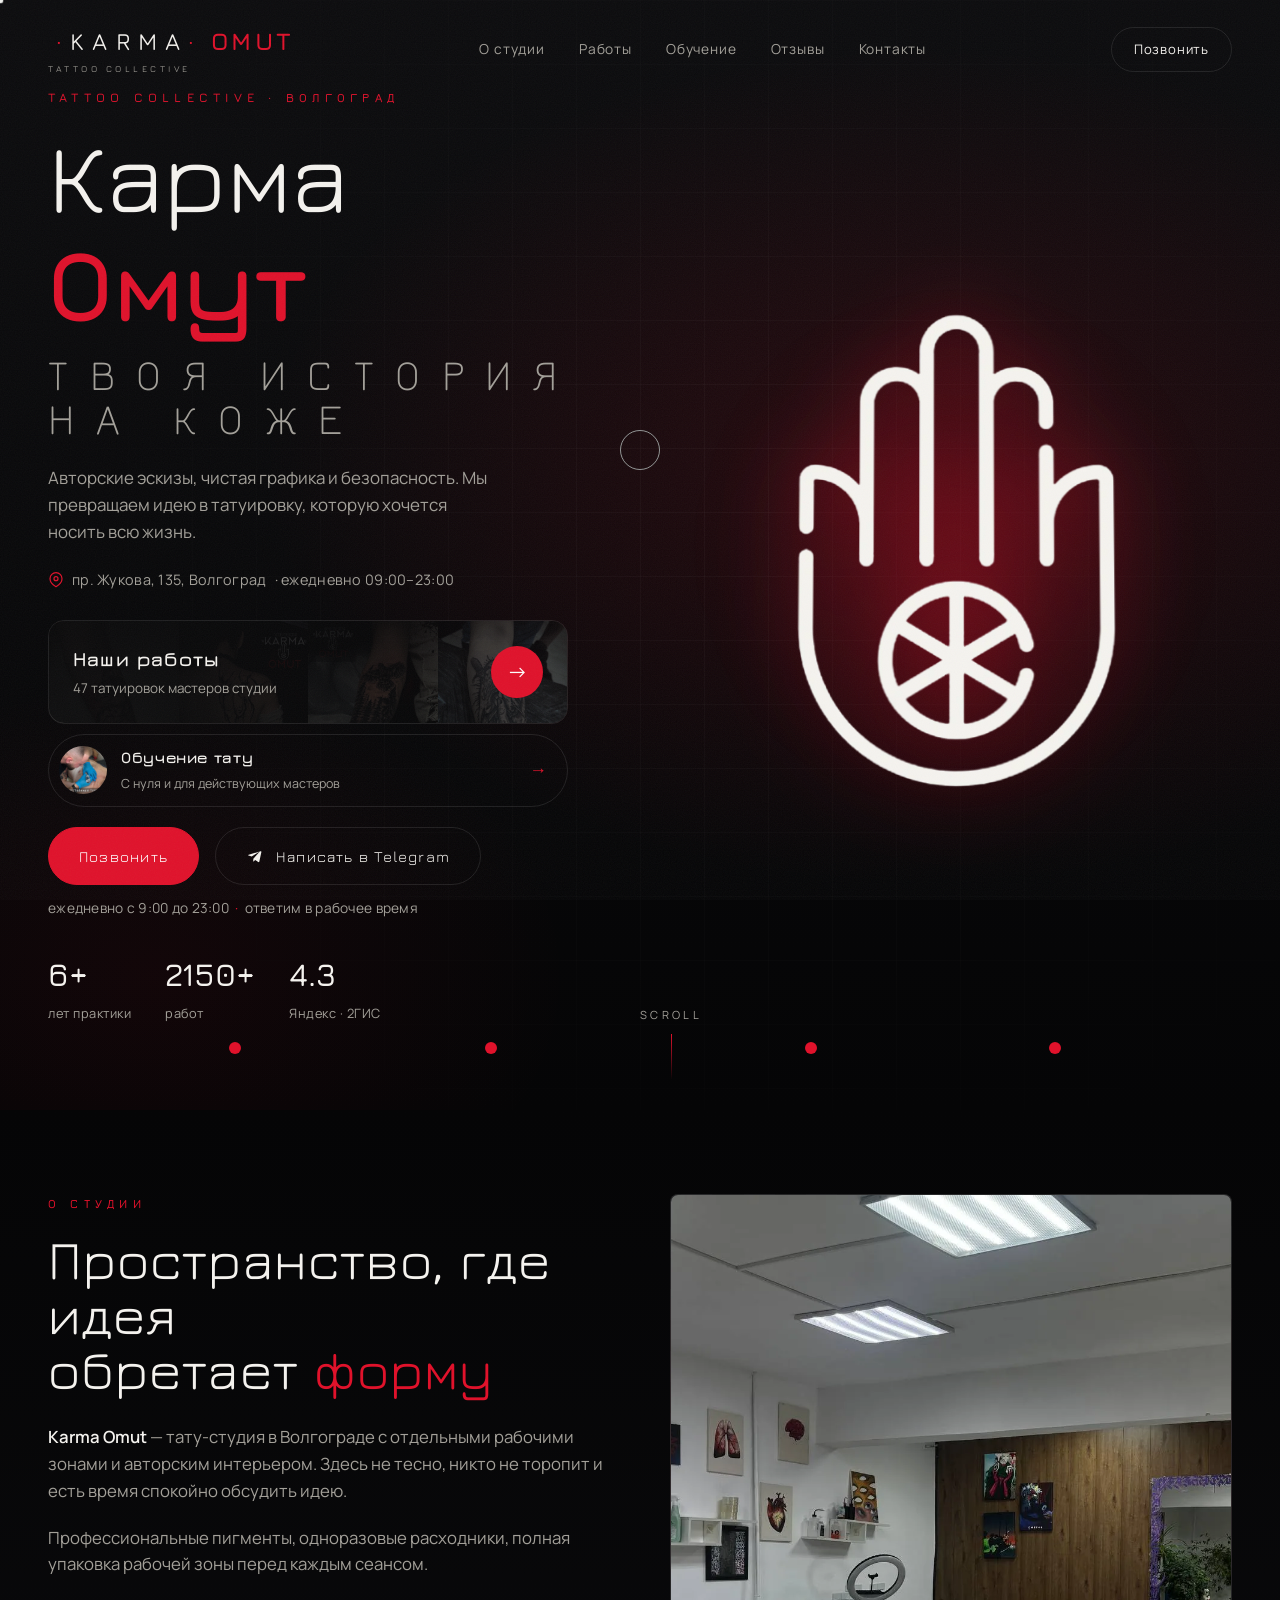
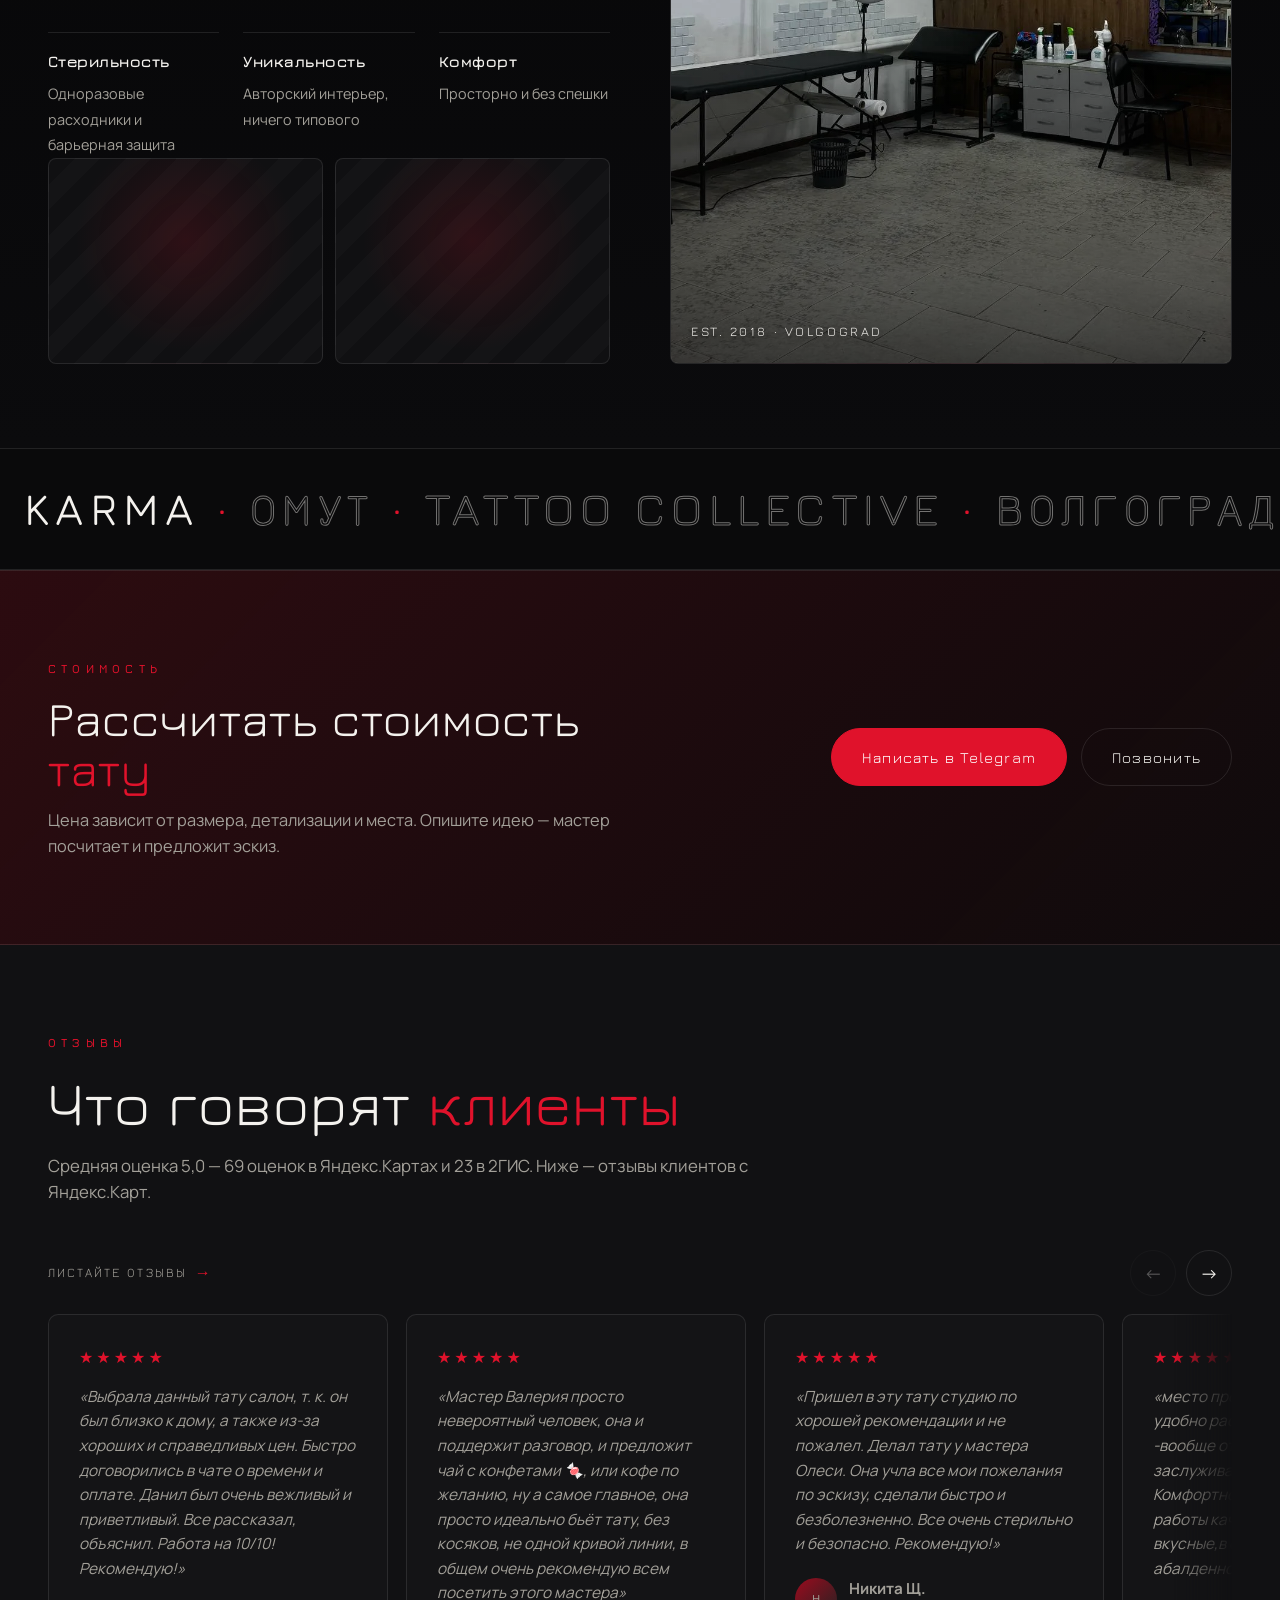
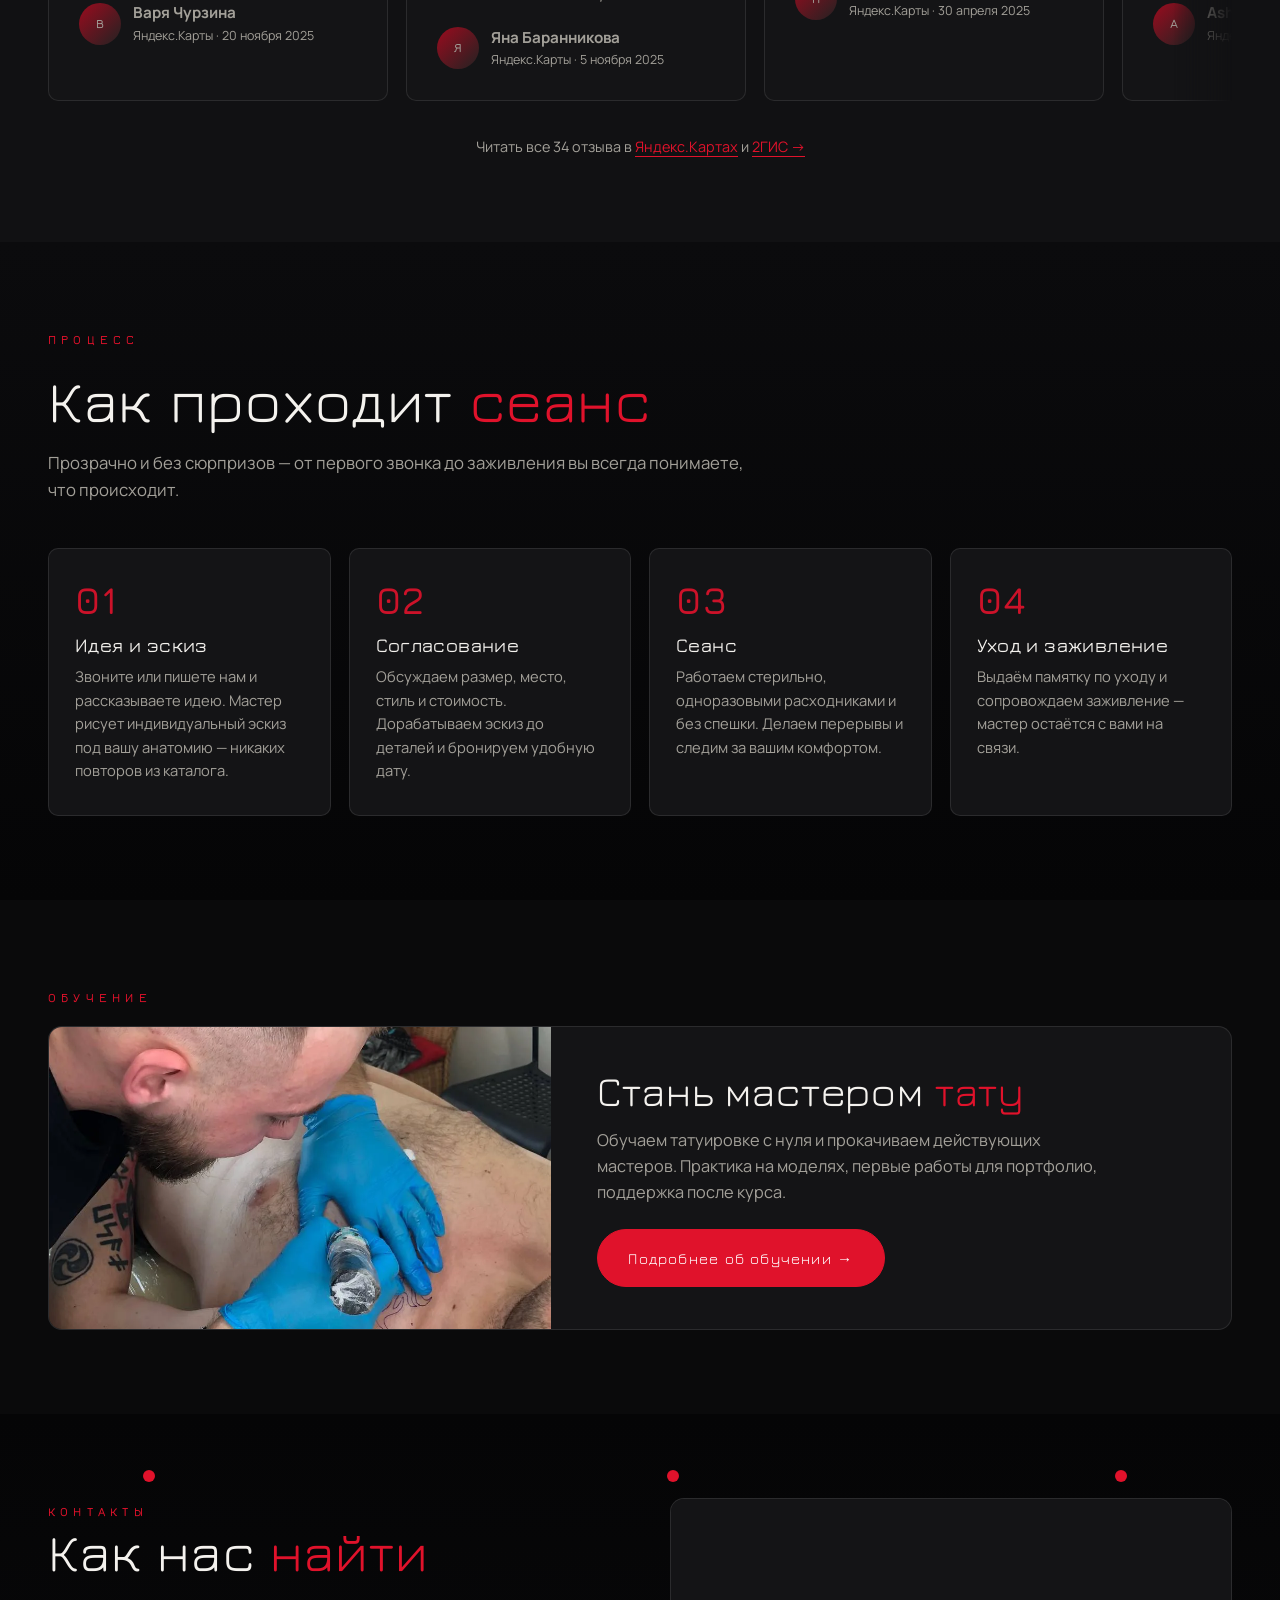
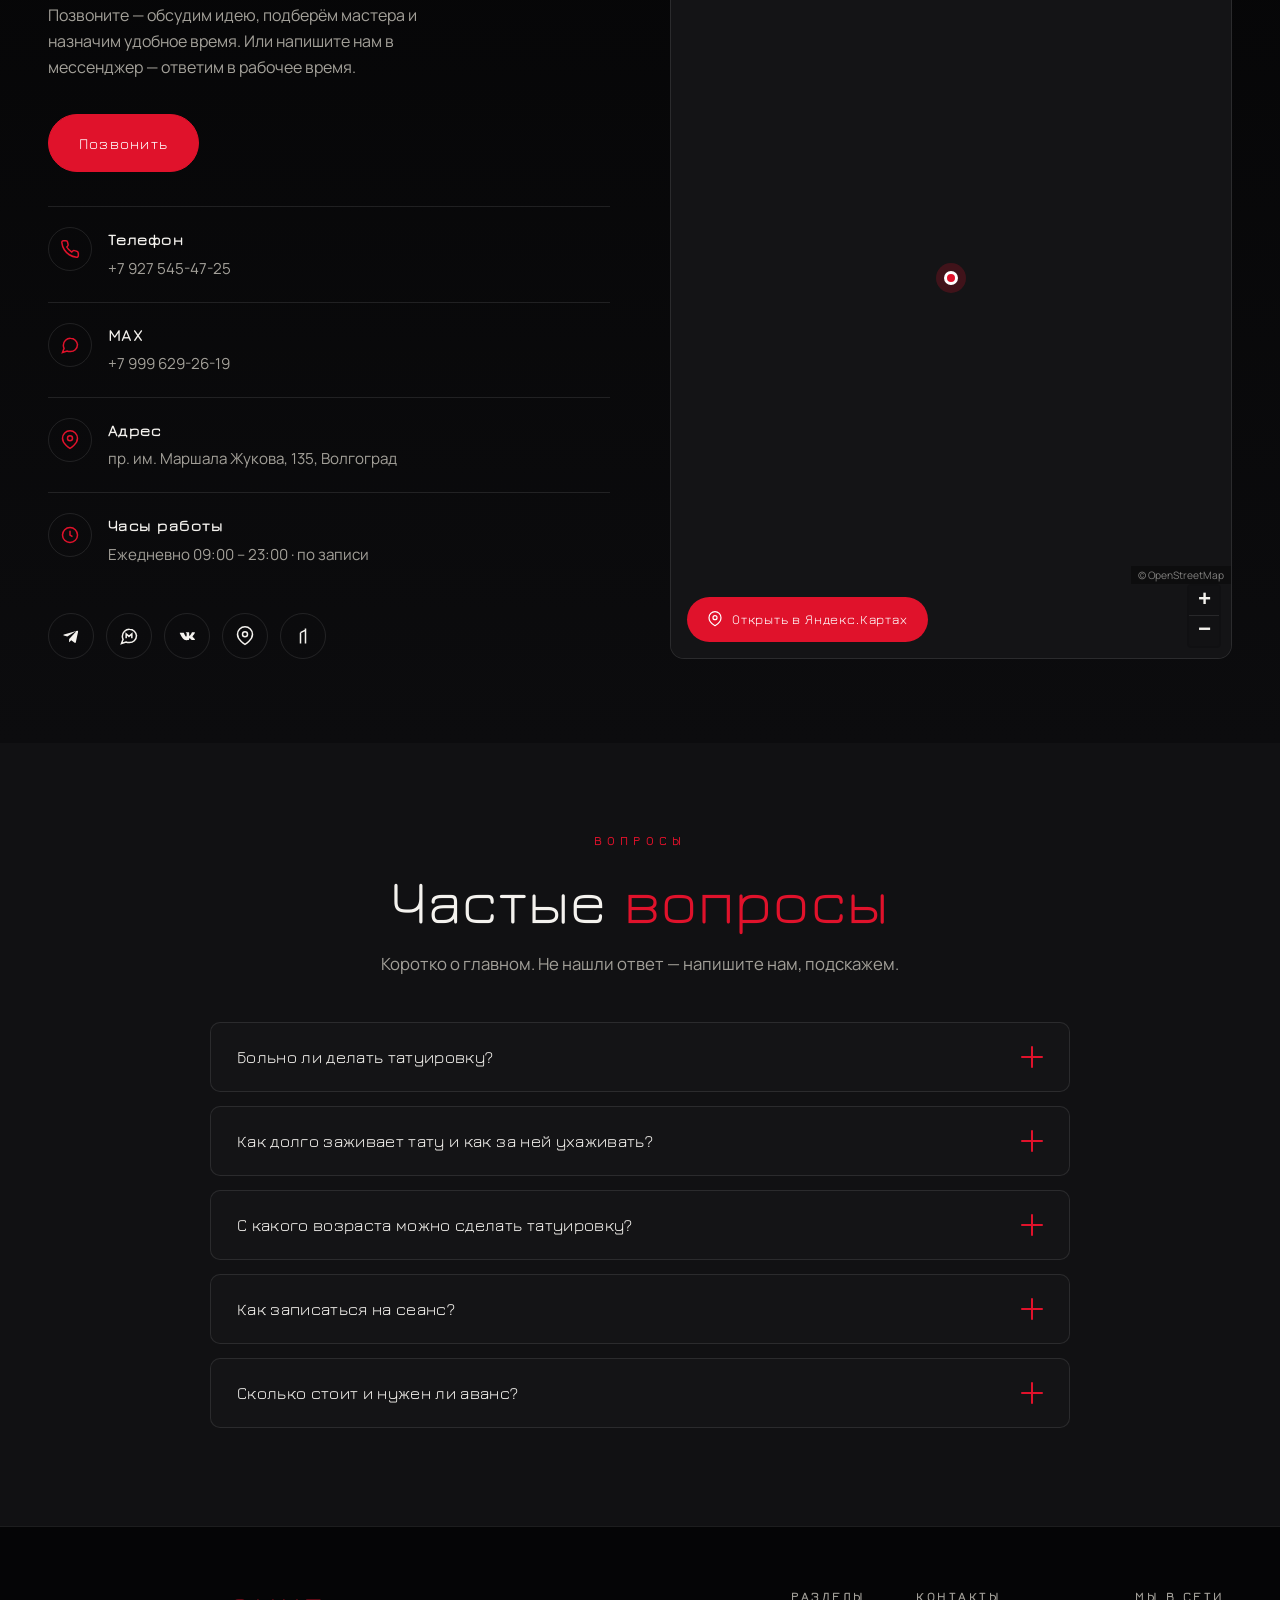
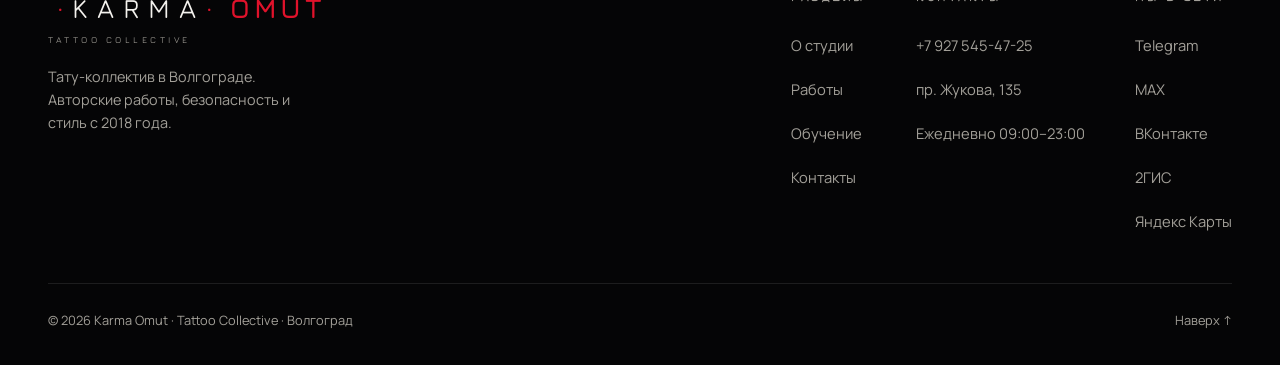
==== commit 2501d603: "Add files via upload" ====
--- a/index.html
+++ b/index.html
@@ -34,8 +34,7 @@
 <link rel="preload" as="style" href="https://fonts.googleapis.com/css2?family=Jura:wght@300;400;500;600;700&family=Manrope:wght@300;400;500;600;700&display=swap">
 <link rel="stylesheet" href="https://fonts.googleapis.com/css2?family=Jura:wght@300;400;500;600;700&family=Manrope:wght@300;400;500;600;700&display=swap" media="print" onload="this.media='all'">
 <noscript><link rel="stylesheet" href="https://fonts.googleapis.com/css2?family=Jura:wght@300;400;500;600;700&family=Manrope:wght@300;400;500;600;700&display=swap"></noscript>
-<link rel="stylesheet" href="assets/leaflet.css" media="print" onload="this.media='all'">
-<noscript><link rel="stylesheet" href="assets/leaflet.css"></noscript>
+<link rel="stylesheet" href="assets/leaflet.css">
 <link rel="stylesheet" href="assets/styles.css">
 <script type="application/ld+json">
 {
@@ -476,6 +475,11 @@
       <div class="map-card reveal d2">
         <div id="map" role="application"
              aria-label="Карта: тату-студия «Карма Омут», пр. им. Маршала Жукова, 135, Волгоград"></div>
+        <div class="map-fallback" aria-hidden="true">
+          <svg viewBox="0 0 24 24" fill="none" stroke="currentColor" stroke-width="1.5"><path d="M21 10c0 7-9 12-9 12s-9-5-9-12a9 9 0 0 1 18 0Z"/><circle cx="12" cy="10" r="3"/></svg>
+          <b>Карма Омут</b>
+          <span>пр. им. Маршала Жукова, 135<br>Волгоград</span>
+        </div>
         <a class="map-link" href="https://yandex.ru/maps/org/karma_omut/4359489726/"
            target="_blank" rel="noopener" data-hover>
           <svg aria-hidden="true" viewBox="0 0 24 24" fill="none" stroke="currentColor" stroke-width="1.8"><path d="M21 10c0 7-9 12-9 12s-9-5-9-12a9 9 0 0 1 18 0Z"/><circle cx="12" cy="10" r="3"/></svg>Открыть в Яндекс.Картах</a>
@@ -640,8 +644,9 @@
     var initMap=function(){
       var sc=document.createElement("script");
       sc.src="assets/leaflet.js";
+      sc.onerror=function(){mapBox.parentNode.classList.add("map-failed");};
       sc.onload=function(){
-        if(!window.L)return;
+        if(!window.L){mapBox.parentNode.classList.add("map-failed");return;}
         var LAT=48.745257,LON=44.486890;
         var map=L.map("map",{center:[LAT,LON],zoom:17,
           scrollWheelZoom:false,   /* колесо не перехватываем — иначе страница застревает */
@@ -659,6 +664,11 @@
         /* колесо включаем по клику — так удобнее и скролл страницы не ломается */
         map.on("click",function(){map.scrollWheelZoom.enable();});
         map.on("mouseout",function(){map.scrollWheelZoom.disable();});
+        /* страховка: если квадраты не пришли — показываем адрес вместо пустоты */
+        setTimeout(function(){
+          if(!document.querySelector(".leaflet-tile-loaded"))
+            mapBox.parentNode.classList.add("map-failed");
+        },6000);
       };
       document.head.appendChild(sc);
     };
--- a/assets/styles.css
+++ b/assets/styles.css
@@ -280,8 +280,20 @@
 .map-card{position:relative;border:1px solid var(--line);border-radius:14px;overflow:hidden;
   background:var(--panel);min-height:520px}
 #map{position:absolute;inset:0;background:var(--panel);z-index:0}
+/* запасной вид: показывается, только если карта не отрисовалась */
+.map-fallback{position:absolute;inset:0;z-index:1;display:none;
+  flex-direction:column;align-items:center;justify-content:center;gap:10px;
+  text-align:center;padding:30px;color:var(--muted)}
+.map-fallback svg{width:44px;height:44px;color:var(--red)}
+.map-fallback b{font-family:"Jura",sans-serif;font-size:1.3rem;color:var(--white);letter-spacing:.05em}
+.map-fallback span{font-size:.92rem;line-height:1.6}
+.map-card.map-failed .map-fallback{display:flex}
+.map-card.map-failed #map{display:none}
 /* тайлы затемняем под палитру сайта, интерфейс карты не трогаем */
-.leaflet-tile-pane{filter:invert(.92) hue-rotate(180deg) saturate(.7) contrast(.95) brightness(.95)}
+/* фильтр вешаем на сами картинки-квадраты, а не на их контейнер:
+   Safari не рисует отфильтрованный слой, внутри которого дети сдвинуты translate3d */
+.leaflet-tile{-webkit-filter:invert(.92) hue-rotate(180deg) saturate(.7) contrast(.95) brightness(.95);
+  filter:invert(.92) hue-rotate(180deg) saturate(.7) contrast(.95) brightness(.95)}
 .leaflet-container{background:var(--panel);font-family:"Manrope",sans-serif}
 .leaflet-control-attribution{background:rgba(10,10,11,.7)!important;color:rgba(244,242,238,.5)!important;
   font-size:.64rem!important;padding:2px 7px!important}
